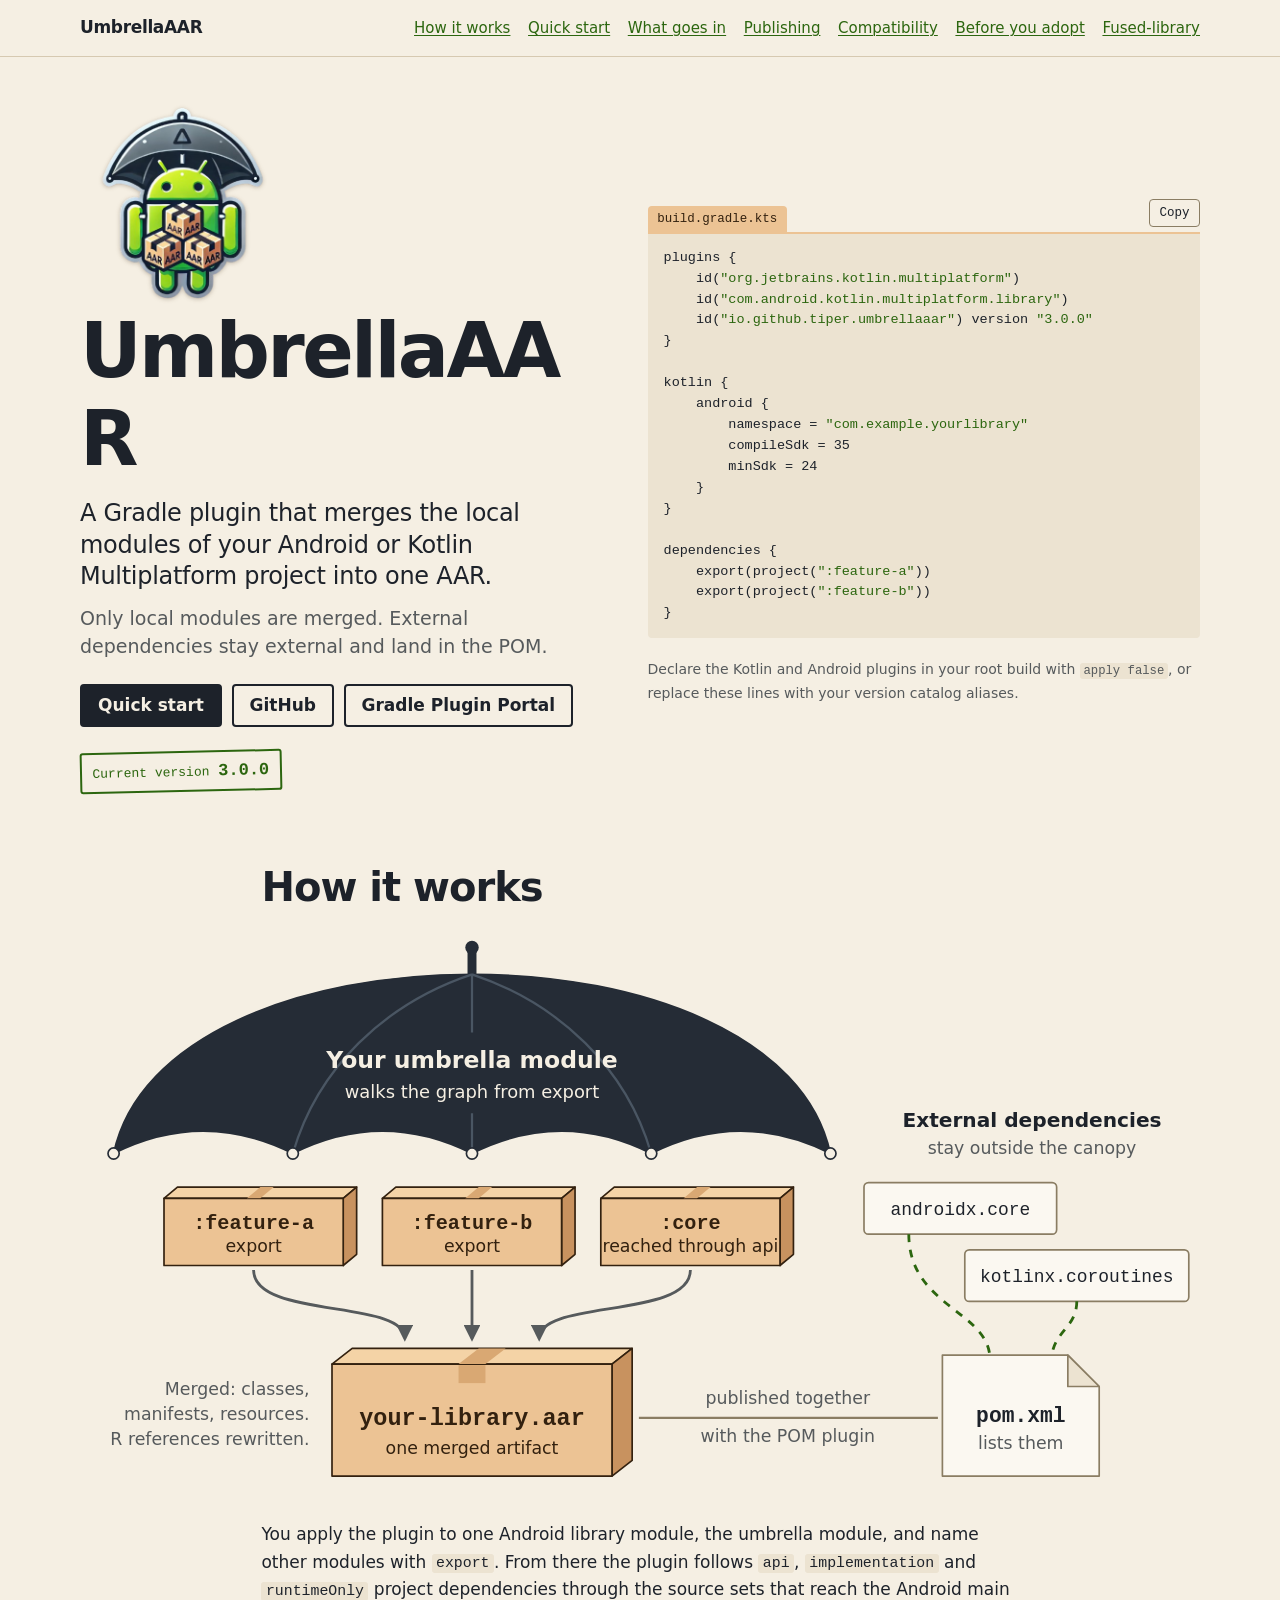
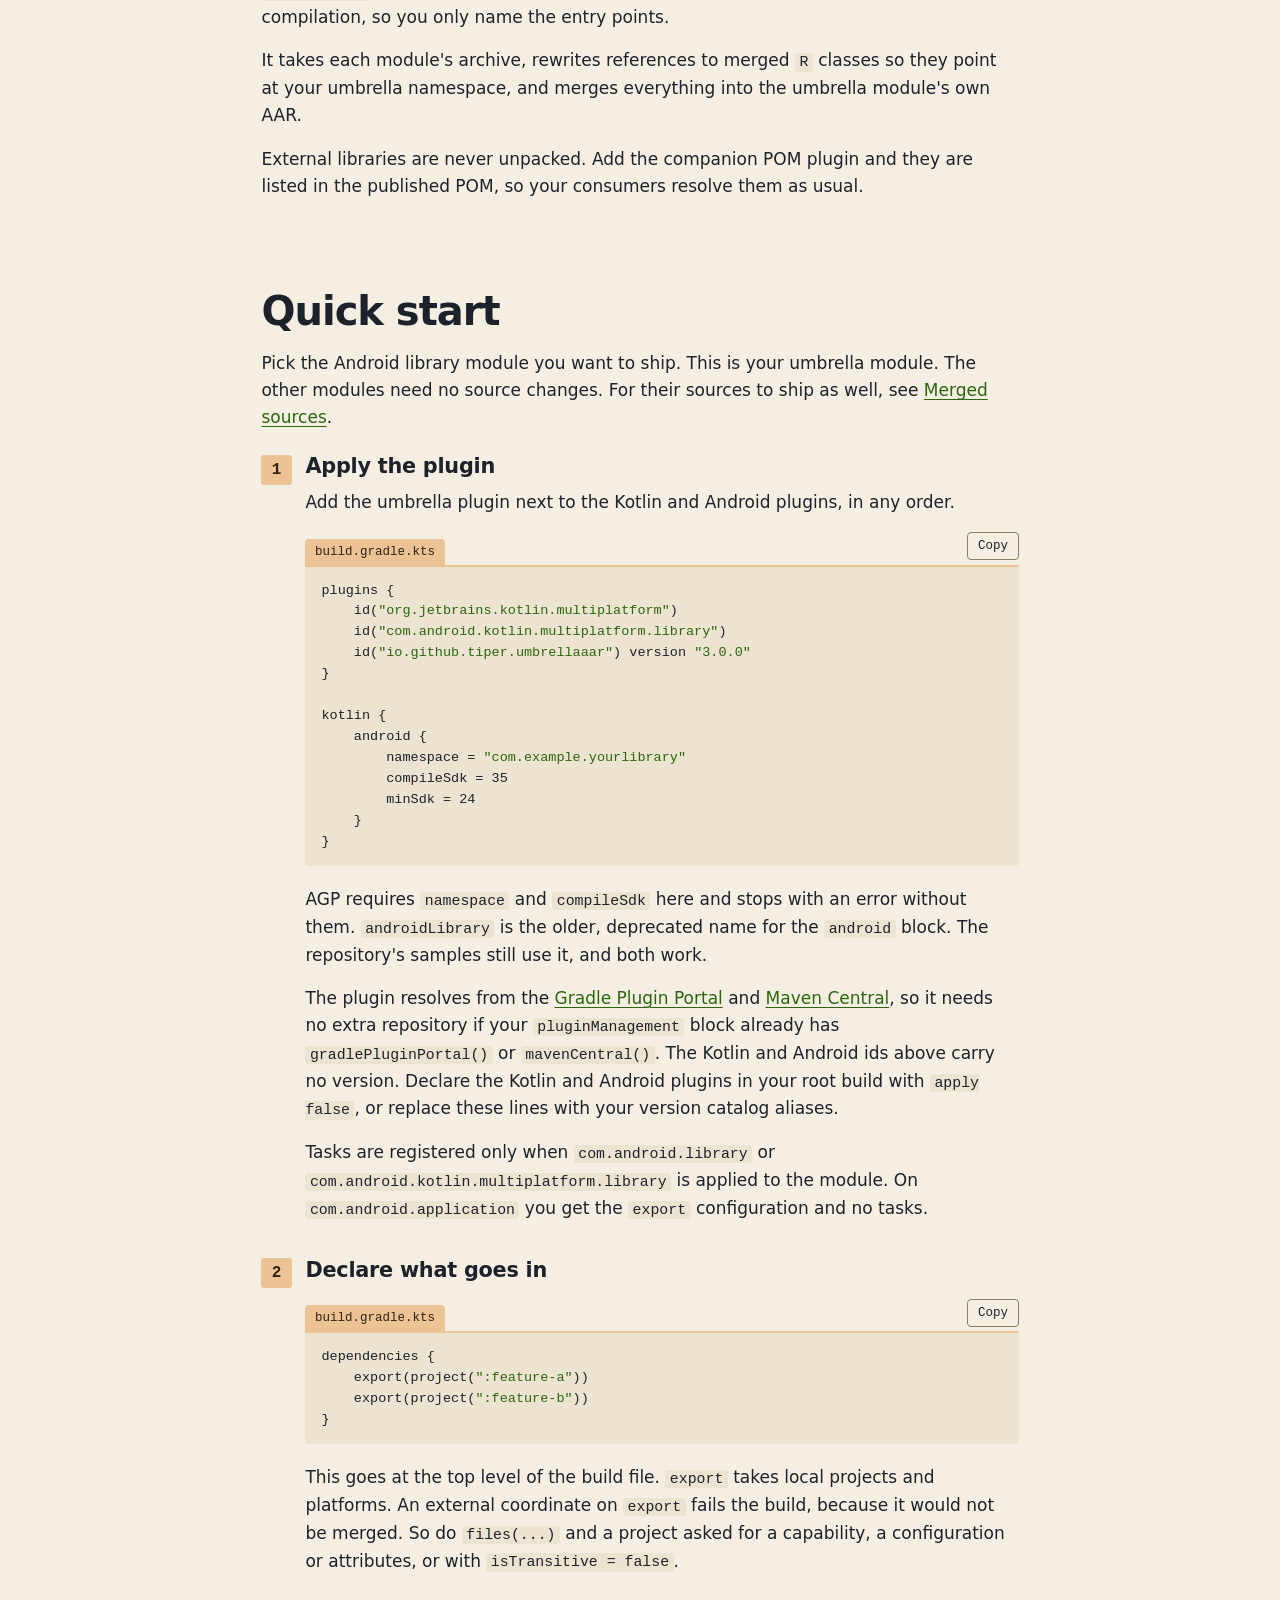
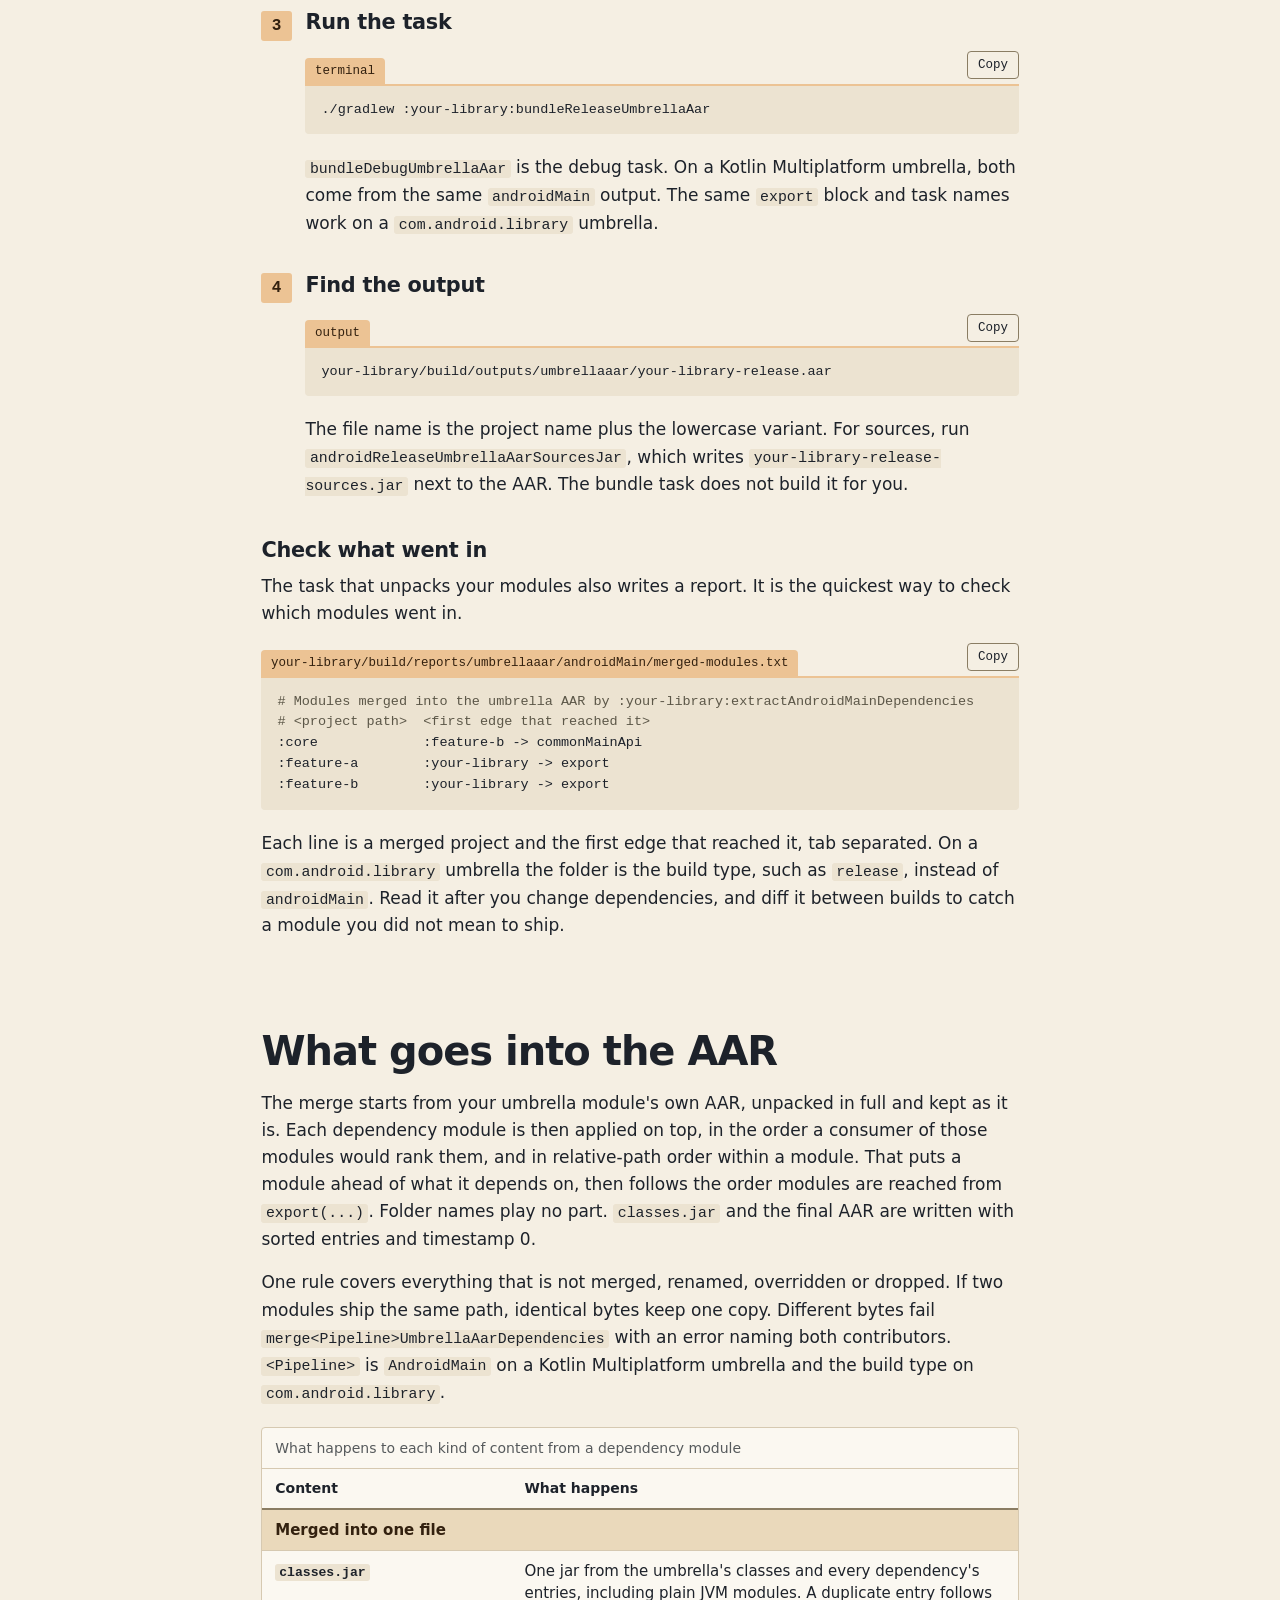
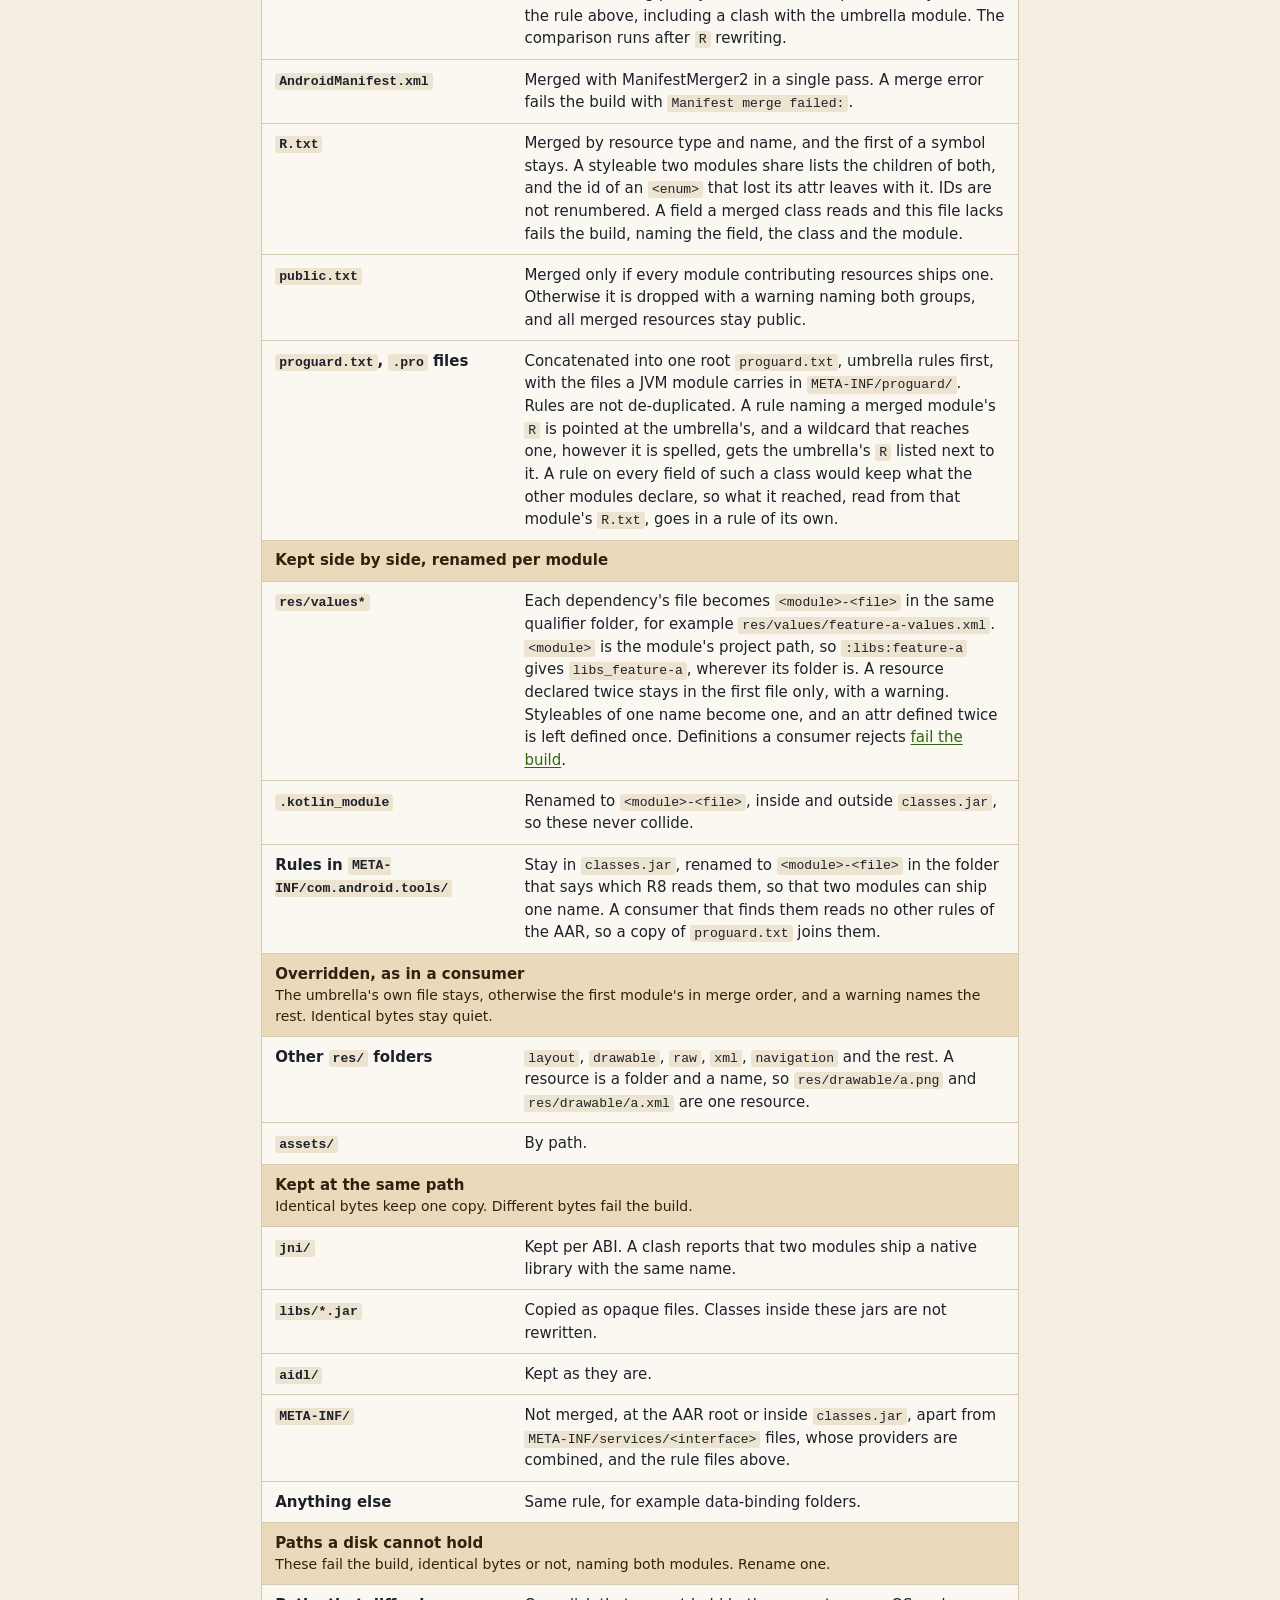
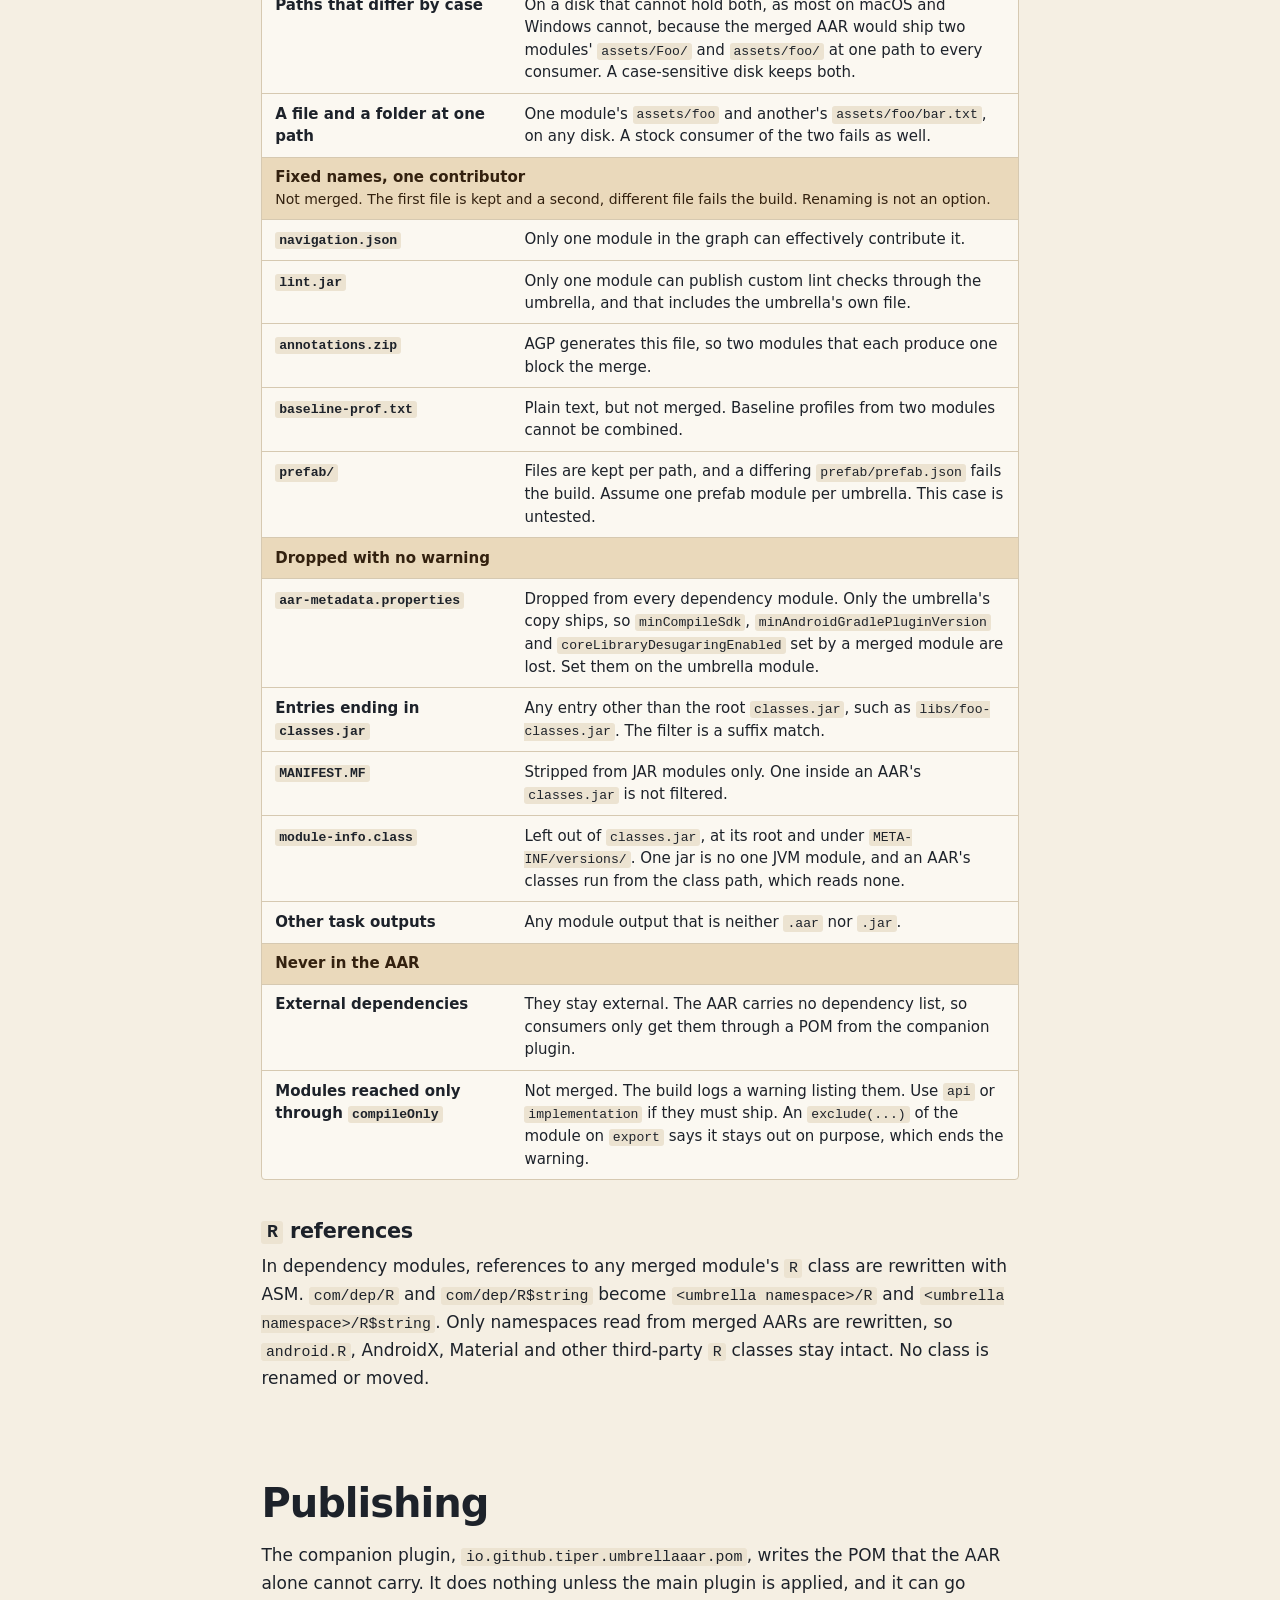
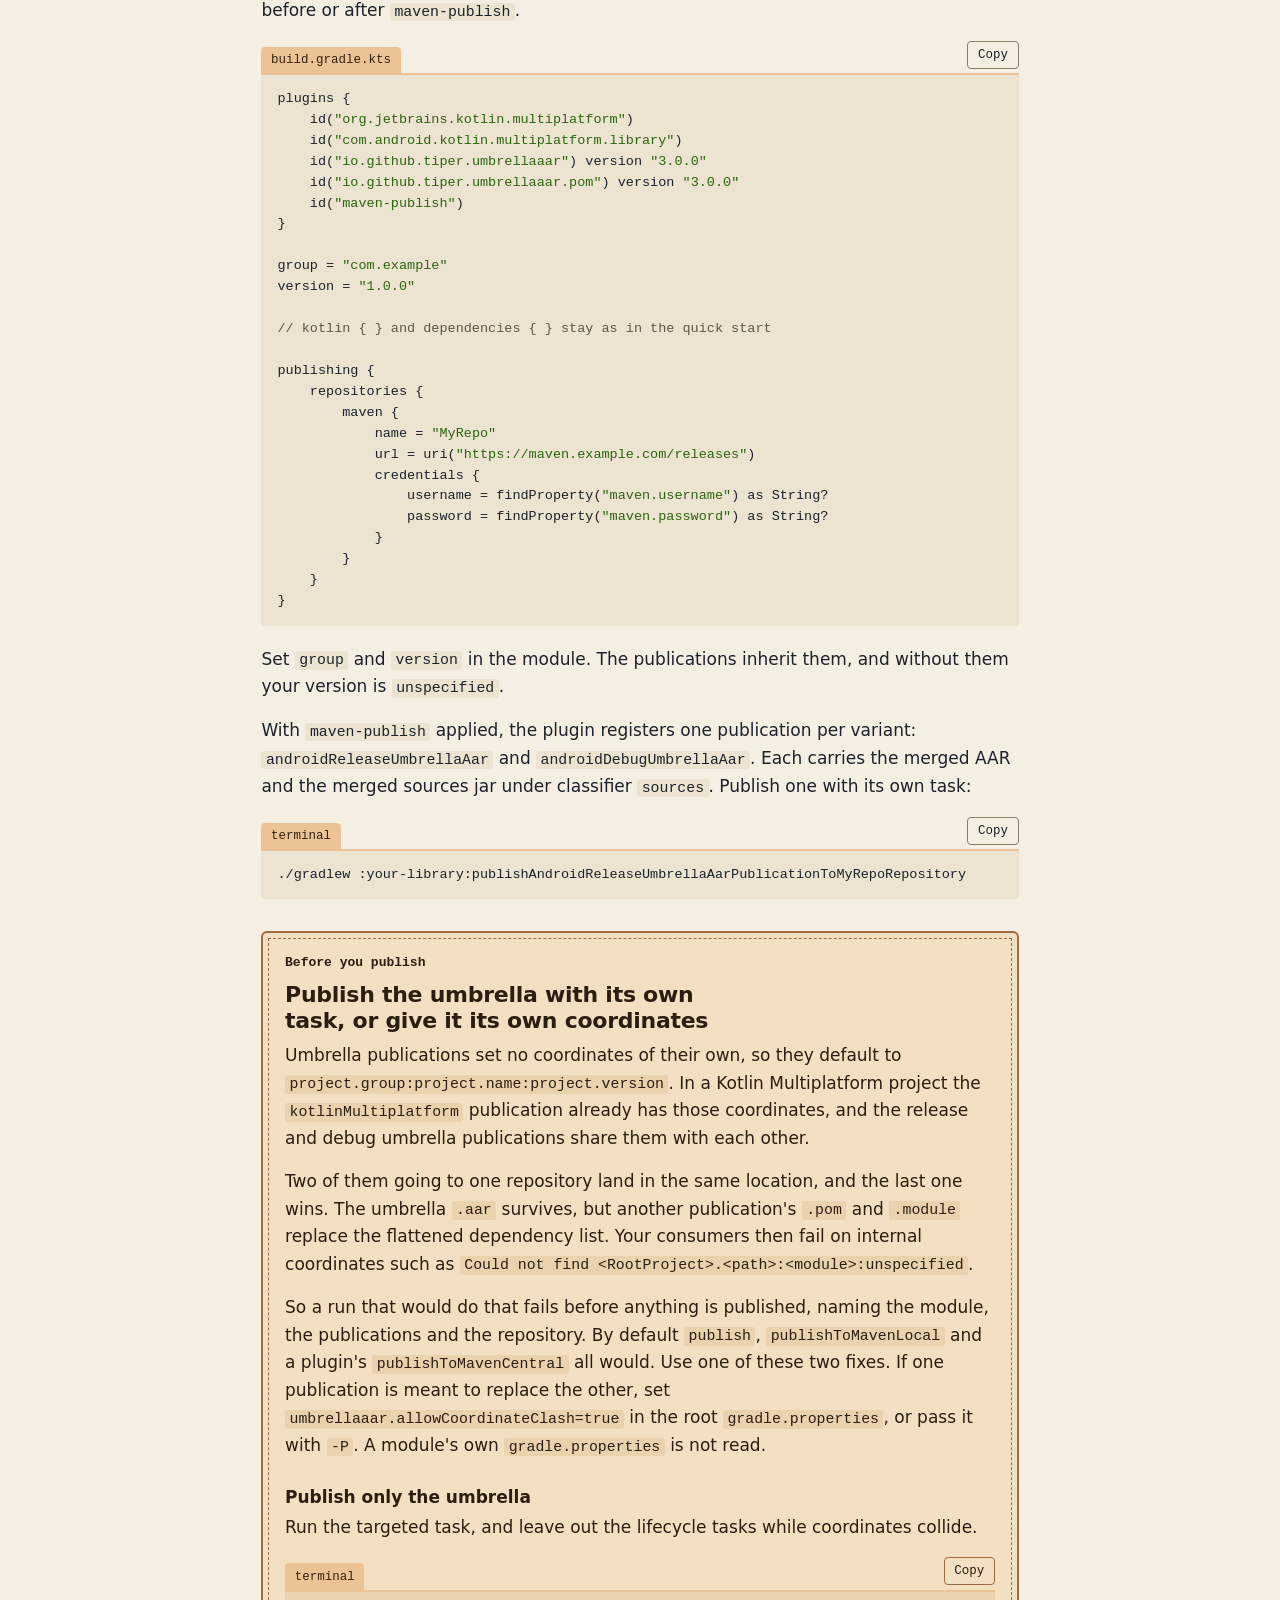
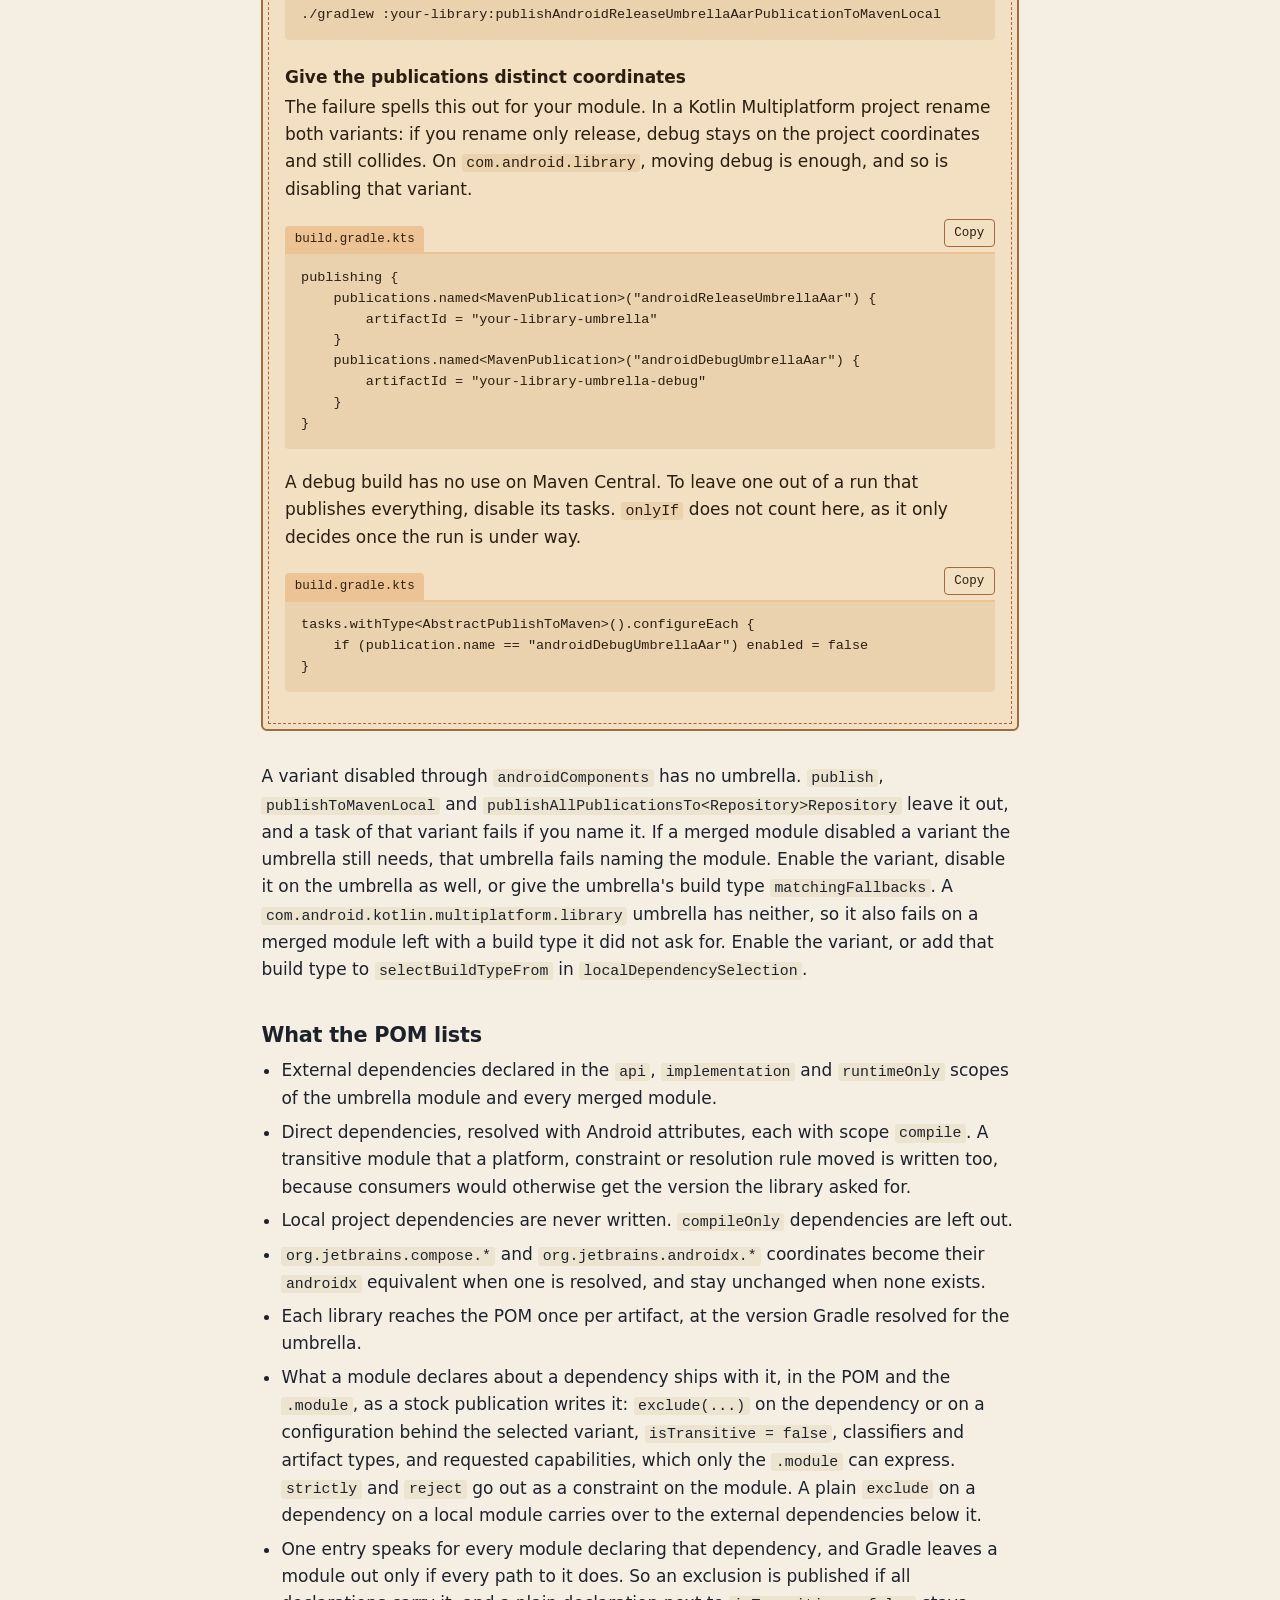
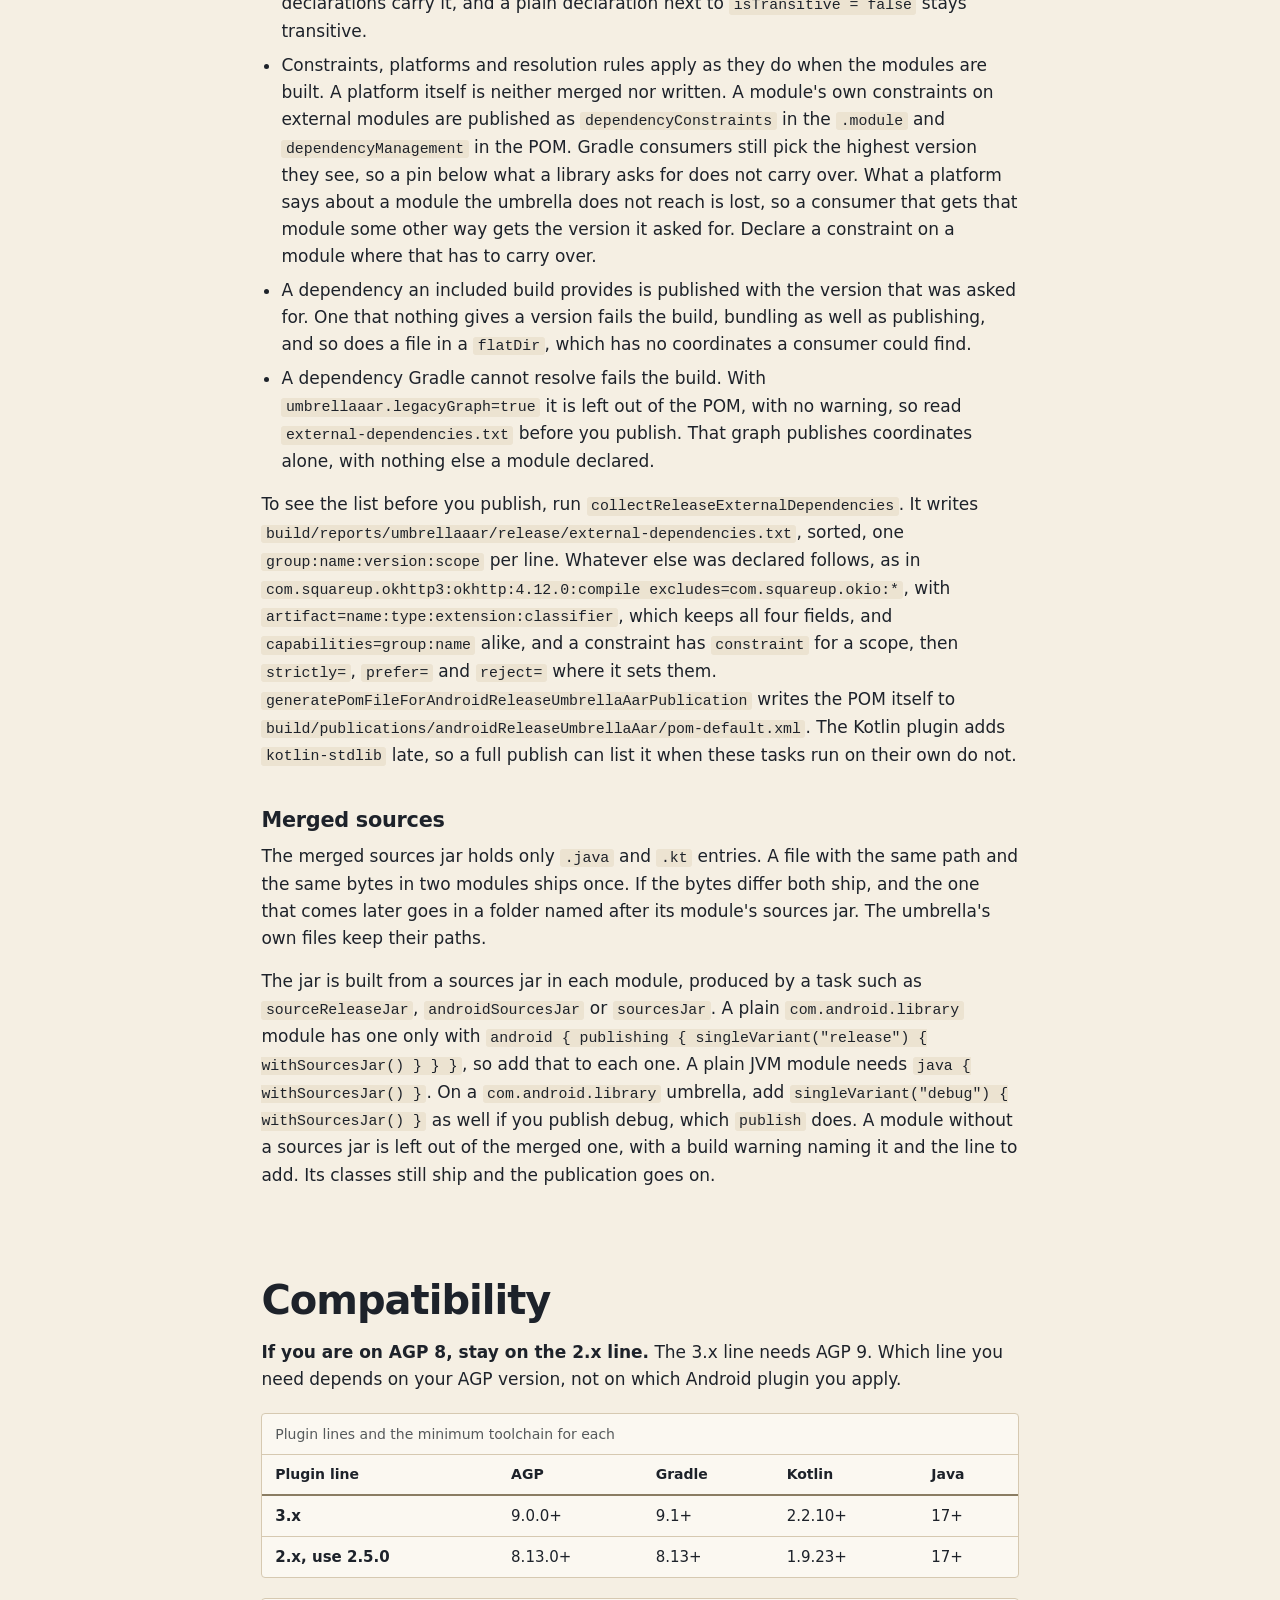
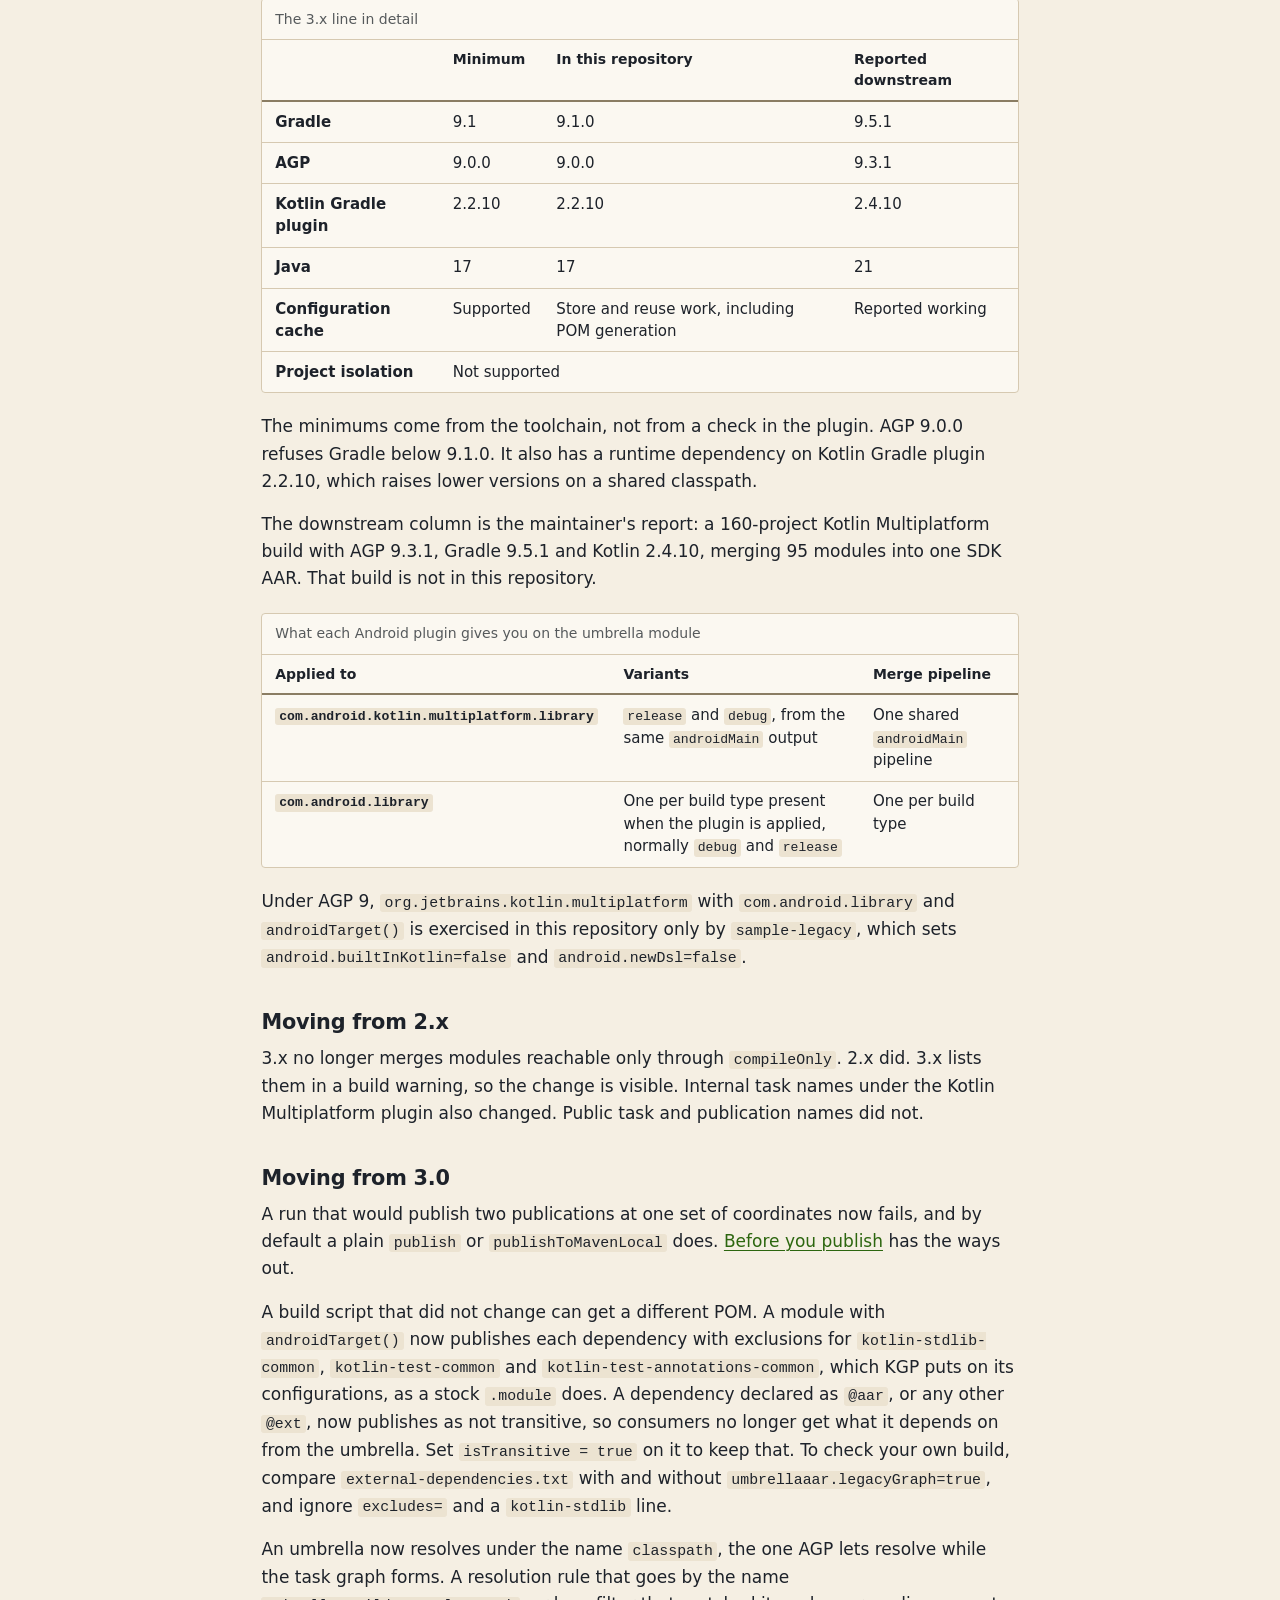
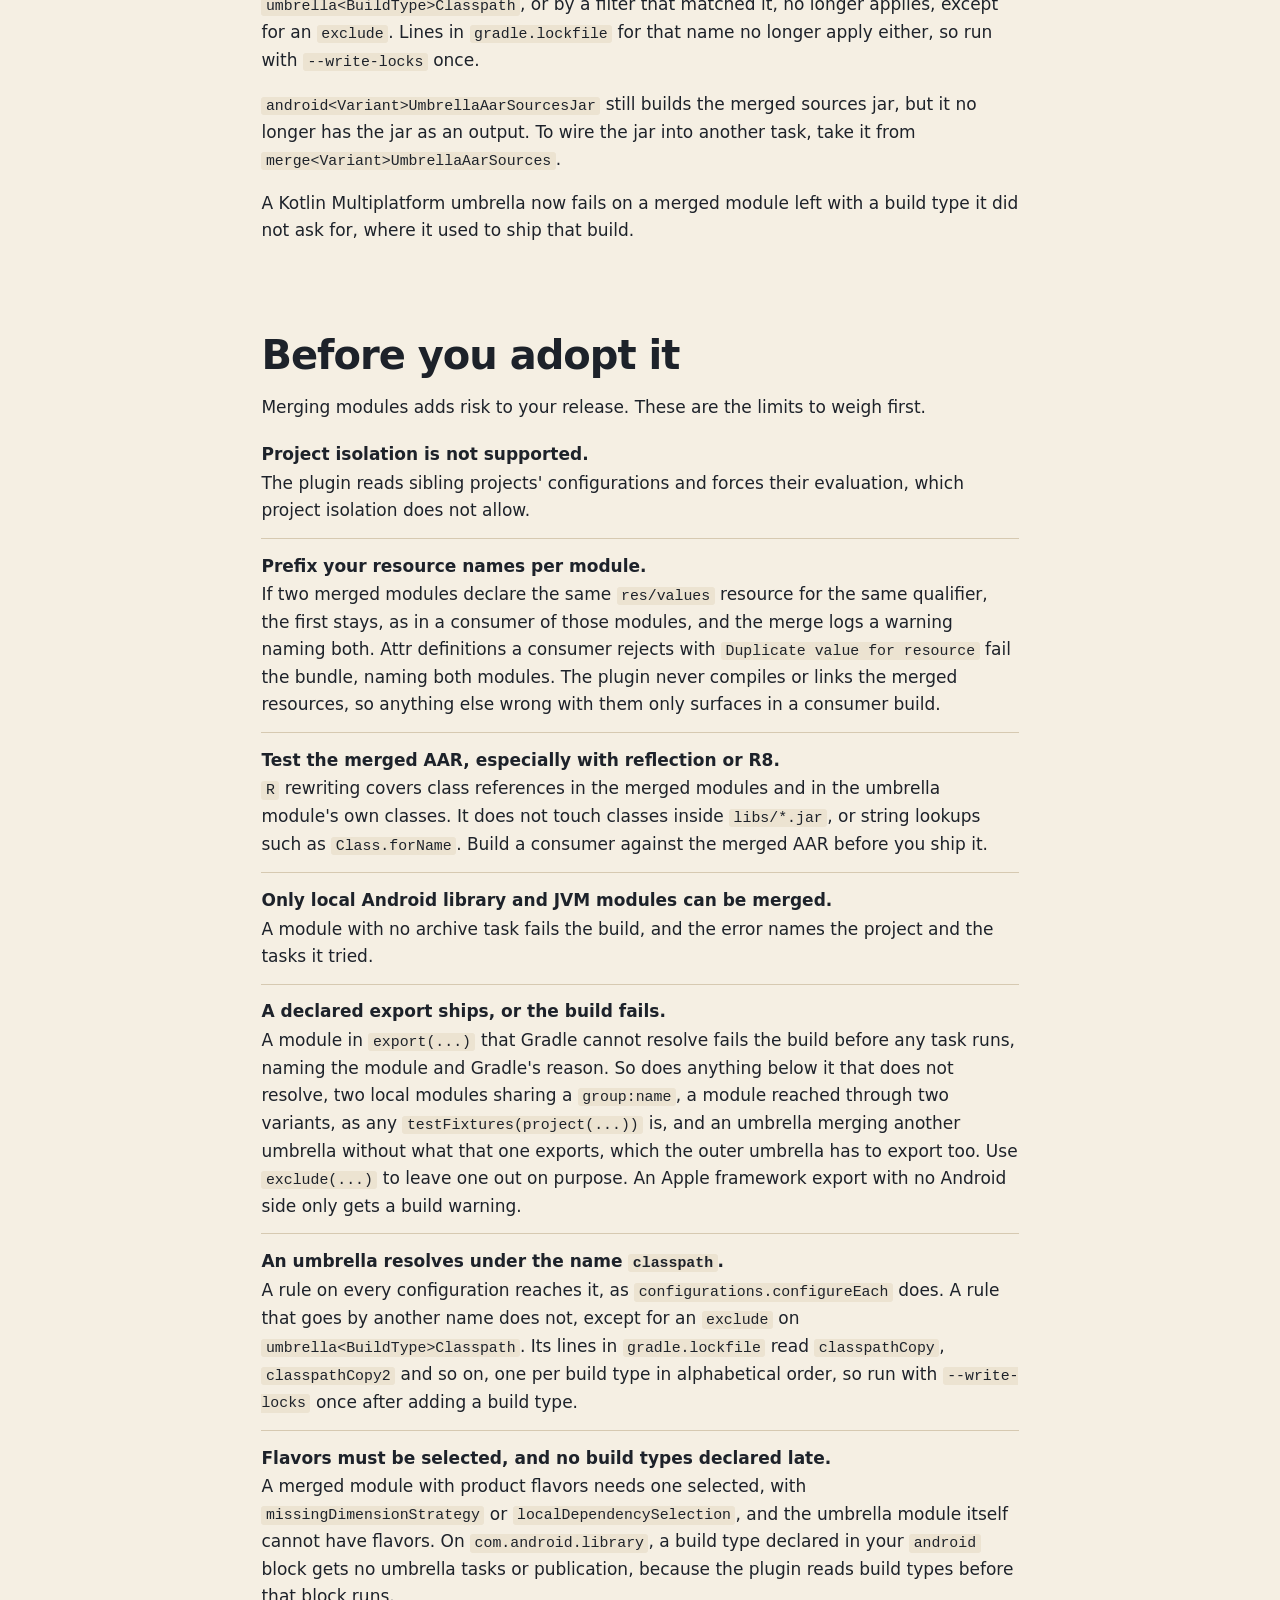
==== site/index.html @ c61326b8 "Keep an umbrella's resolution out of AGP's configuration time check An umbrella has to know its modu" ====
<!doctype html>
<html lang="en">
<head>
<meta charset="utf-8">
<meta name="viewport" content="width=device-width, initial-scale=1">
<title>UmbrellaAAR: merge local Gradle modules into one AAR</title>
<meta name="description" content="UmbrellaAAR is a Gradle plugin that merges the local modules of an Android or Kotlin Multiplatform project into one AAR. External dependencies stay external and land in the POM.">
<link rel="canonical" href="https://tiper.github.io/UmbrellaAAR/">
<meta name="color-scheme" content="light dark">
<meta name="theme-color" media="(prefers-color-scheme: light)" content="#f5efe3">
<meta name="theme-color" media="(prefers-color-scheme: dark)" content="#14181e">
<link rel="icon" type="image/png" sizes="64x64" href="favicon.png">
<link rel="apple-touch-icon" sizes="180x180" href="apple-touch-icon.png">
<meta property="og:type" content="website">
<meta property="og:site_name" content="UmbrellaAAR">
<meta property="og:title" content="UmbrellaAAR: merge local Gradle modules into one AAR">
<meta property="og:description" content="A Gradle plugin that merges the local modules of an Android or Kotlin Multiplatform project into one AAR. External dependencies stay external and land in the POM.">
<meta property="og:url" content="https://tiper.github.io/UmbrellaAAR/">
<meta property="og:image" content="https://tiper.github.io/UmbrellaAAR/logo.png">
<meta property="og:image:type" content="image/png">
<meta property="og:image:width" content="500">
<meta property="og:image:height" content="500">
<meta property="og:image:alt" content="UmbrellaAAR logo: the Android robot under a charcoal umbrella, holding three kraft boxes stamped AAR.">
<meta name="twitter:card" content="summary">
<meta name="twitter:title" content="UmbrellaAAR: merge local Gradle modules into one AAR">
<meta name="twitter:description" content="A Gradle plugin that merges the local modules of an Android or Kotlin Multiplatform project into one AAR. External dependencies stay external and land in the POM.">
<meta name="twitter:image" content="https://tiper.github.io/UmbrellaAAR/logo.png">
<meta name="twitter:image:alt" content="UmbrellaAAR logo: the Android robot under a charcoal umbrella, holding three kraft boxes stamped AAR.">
<link rel="stylesheet" href="styles.css">
<script src="site.js" defer></script>
</head>
<body>
<a class="skip" href="#main">Skip to content</a>

<header class="site-header">
  <div class="wide site-header-inner">
    <a class="wordmark" href="./">UmbrellaAAR</a>
    <nav class="site-nav" aria-label="On this page">
      <ul>
        <li><a href="#how-it-works">How it works</a></li>
        <li><a href="#quick-start">Quick start</a></li>
        <li><a href="#whats-in-the-aar">What goes in</a></li>
        <li><a href="#publishing">Publishing</a></li>
        <li><a href="#compatibility">Compatibility</a></li>
        <li><a href="#before-you-adopt">Before you adopt</a></li>
        <li><a href="#fused-library">Fused-library</a></li>
      </ul>
    </nav>
  </div>
</header>

<main id="main" tabindex="-1">

  <section class="wide hero" aria-labelledby="page-title">
    <div>
      <img class="hero-logo" src="logo.png" width="500" height="500" alt="UmbrellaAAR logo: the Android robot under a charcoal umbrella, holding three kraft boxes stamped AAR.">
      <h1 id="page-title">UmbrellaAAR</h1>
      <p class="lead">A Gradle plugin that merges the local modules of your Android or Kotlin Multiplatform project into one AAR.</p>
      <p class="distinction">Only local modules are merged. External dependencies stay external and land in the POM.</p>
      <ul class="hero-links">
        <li><a class="button button-primary" href="#quick-start">Quick start</a></li>
        <li><a class="button" href="https://github.com/tiper/UmbrellaAAR">GitHub</a></li>
        <li><a class="button" href="https://plugins.gradle.org/plugin/io.github.tiper.umbrellaaar">Gradle Plugin Portal</a></li>
      </ul>
      <p class="stamp"><span>Current version</span> <span class="plugin-version">3.0.0</span></p>
    </div>

    <div>
      <figure class="snippet">
        <figcaption><span class="file">build.gradle.kts</span></figcaption>
        <div class="scroll" tabindex="0" role="group" aria-label="Minimal build file for the umbrella module">
<pre><code>plugins {
    id(<span class="tok-string">"org.jetbrains.kotlin.multiplatform"</span>)
    id(<span class="tok-string">"com.android.kotlin.multiplatform.library"</span>)
    id(<span class="tok-string">"io.github.tiper.umbrellaaar"</span>) version <span class="tok-string">"<span class="plugin-version">3.0.0</span>"</span>
}

kotlin {
    android {
        namespace = <span class="tok-string">"com.example.yourlibrary"</span>
        compileSdk = 35
        minSdk = 24
    }
}

dependencies {
    export(project(<span class="tok-string">":feature-a"</span>))
    export(project(<span class="tok-string">":feature-b"</span>))
}
</code></pre>
        </div>
      </figure>
      <p class="hero-note">Declare the Kotlin and Android plugins in your root build with <code>apply false</code>, or replace these lines with your version catalog aliases.</p>
    </div>
  </section>

  <section id="how-it-works" aria-labelledby="how-it-works-title">
    <div class="col">
      <h2 id="how-it-works-title">How it works</h2>
    </div>

    <figure class="wide diagram">
      <svg class="diagram-wide" viewBox="0 0 1000 496" role="img" aria-labelledby="dw-title dw-desc" xmlns="http://www.w3.org/2000/svg">
        <title id="dw-title">Local modules merge into one AAR, external dependencies go to the POM</title>
        <desc id="dw-desc">An umbrella canopy labelled your umbrella module, which walks the graph from export, spans three local module boxes: :feature-a and :feature-b, declared with export, and :core, reached through api. All three flow into one kraft box labelled your-library.aar, one merged artifact. Classes, manifests and resources are merged, and R references are rewritten. Outside the canopy, androidx.core and kotlinx.coroutines stay separate, with dashed lines to a pom.xml document that lists them. The AAR and the POM are published together with the POM plugin.</desc>
        <defs>
          <marker id="dw-arrow" viewBox="0 0 10 10" refX="8" refY="5" markerWidth="6" markerHeight="6" orient="auto">
            <path class="dg-head" d="M0 0 10 5 0 10z"/>
          </marker>
        </defs>

        <!-- Canopy -->
        <path class="dg-ferrule" d="M346 14h8v24h-8z"/>
        <circle class="dg-ferrule" cx="350" cy="12" r="6"/>
        <path class="dg-canopy" d="M30 196C52 92 196 36 350 36s298 56 320 160q-80-40-160 0-80-40-160 0-80-40-160 0-80-40-160 0Z"/>
        <path class="dg-rib" d="M350 36C272 62 212 120 190 196M350 36C428 62 488 120 510 196M350 36V88M350 160V196"/>
        <circle class="dg-tip" cx="30" cy="196" r="5"/>
        <circle class="dg-tip" cx="190" cy="196" r="5"/>
        <circle class="dg-tip" cx="350" cy="196" r="5"/>
        <circle class="dg-tip" cx="510" cy="196" r="5"/>
        <circle class="dg-tip" cx="670" cy="196" r="5"/>
        <text class="dg-on-canopy dg-strong" x="350" y="120" text-anchor="middle" font-size="21">Your umbrella module</text>
        <text class="dg-on-canopy" x="350" y="146" text-anchor="middle" font-size="16">walks the graph from export</text>

        <!-- Local modules -->
        <g>
          <path class="dg-top" d="M75 236l12-10h160l-12 10z"/>
          <path class="dg-side" d="M235 236l12-10v60l-12 10z"/>
          <rect class="dg-front" x="75" y="236" width="160" height="60"/>
          <path class="dg-tape" d="M149 236l12-10h12l-12 10z"/>
          <text class="dg-on-kraft dg-mono dg-strong" x="155" y="263" text-anchor="middle" font-size="18">:feature-a</text>
          <text class="dg-on-kraft" x="155" y="284" text-anchor="middle" font-size="15.5">export</text>
        </g>
        <g>
          <path class="dg-top" d="M270 236l12-10h160l-12 10z"/>
          <path class="dg-side" d="M430 236l12-10v60l-12 10z"/>
          <rect class="dg-front" x="270" y="236" width="160" height="60"/>
          <path class="dg-tape" d="M344 236l12-10h12l-12 10z"/>
          <text class="dg-on-kraft dg-mono dg-strong" x="350" y="263" text-anchor="middle" font-size="18">:feature-b</text>
          <text class="dg-on-kraft" x="350" y="284" text-anchor="middle" font-size="15.5">export</text>
        </g>
        <g>
          <path class="dg-top" d="M465 236l12-10h160l-12 10z"/>
          <path class="dg-side" d="M625 236l12-10v60l-12 10z"/>
          <rect class="dg-front" x="465" y="236" width="160" height="60"/>
          <path class="dg-tape" d="M539 236l12-10h12l-12 10z"/>
          <text class="dg-on-kraft dg-mono dg-strong" x="545" y="263" text-anchor="middle" font-size="18">:core</text>
          <text class="dg-on-kraft" x="545" y="284" text-anchor="middle" font-size="15.5">reached through api</text>
        </g>

        <!-- Merge -->
        <path class="dg-flow" d="M155 300C155 344 290 326 290 361" marker-end="url(#dw-arrow)"/>
        <path class="dg-flow" d="M350 300V361" marker-end="url(#dw-arrow)"/>
        <path class="dg-flow" d="M545 300C545 344 410 326 410 361" marker-end="url(#dw-arrow)"/>
        <text class="dg-muted" x="205" y="412" text-anchor="end" font-size="15.5">Merged: classes,</text>
        <text class="dg-muted" x="205" y="434" text-anchor="end" font-size="15.5">manifests, resources.</text>
        <text class="dg-muted" x="205" y="456" text-anchor="end" font-size="15.5">R references rewritten.</text>

        <!-- The AAR -->
        <path class="dg-top" d="M225 384l18-14h250l-18 14z"/>
        <path class="dg-side" d="M475 384l18-14v100l-18 14z"/>
        <rect class="dg-front" x="225" y="384" width="250" height="100"/>
        <path class="dg-tape" d="M338 384l18-14h24l-18 14z"/>
        <rect class="dg-tape" x="338" y="385" width="24" height="16"/>
        <text class="dg-on-kraft dg-mono dg-strong" x="350" y="438" text-anchor="middle" font-size="21">your-library.aar</text>
        <text class="dg-on-kraft" x="350" y="464" text-anchor="middle" font-size="15.5">one merged artifact</text>

        <!-- External dependencies -->
        <text class="dg-strong" x="850" y="172" text-anchor="middle" font-size="18">External dependencies</text>
        <text class="dg-muted" x="850" y="196" text-anchor="middle" font-size="15.5">stay outside the canopy</text>
        <rect class="dg-chip" x="700" y="222" width="172" height="46" rx="4"/>
        <text class="dg-mono" x="786" y="251" text-anchor="middle" font-size="16">androidx.core</text>
        <rect class="dg-chip" x="790" y="282" width="200" height="46" rx="4"/>
        <text class="dg-mono" x="890" y="311" text-anchor="middle" font-size="16">kotlinx.coroutines</text>
        <path class="dg-dash" d="M740 268C740 330 806 336 812 374"/>
        <path class="dg-dash" d="M890 328C890 350 872 354 868 374"/>

        <!-- The POM -->
        <path class="dg-doc" d="M770 376h112l28 28v80H770z"/>
        <path class="dg-fold" d="M882 376v28h28z"/>
        <text class="dg-mono dg-strong" x="840" y="436" text-anchor="middle" font-size="19">pom.xml</text>
        <text class="dg-muted" x="840" y="460" text-anchor="middle" font-size="15.5">lists them</text>

        <path class="dg-link" d="M499 432H766"/>
        <text class="dg-muted" x="632" y="420" text-anchor="middle" font-size="15.5">published together</text>
        <text class="dg-muted" x="632" y="454" text-anchor="middle" font-size="15.5">with the POM plugin</text>
      </svg>

      <svg class="diagram-narrow" viewBox="0 0 300 572" role="img" aria-labelledby="dn-title dn-desc" xmlns="http://www.w3.org/2000/svg">
        <title id="dn-title">Local modules merge into one AAR, external dependencies go to the POM</title>
        <desc id="dn-desc">An umbrella canopy labelled umbrella module, which walks the graph from export, spans three local module boxes: :feature-a and :feature-b, declared with export, and :core, reached through api. All three flow down into one kraft box labelled your-library.aar, one merged artifact. Classes, manifests and resources are merged, and R references are rewritten. Below it, outside the canopy, androidx.core and kotlinx.coroutines stay separate, with dashed lines to a pom.xml document that lists them. The AAR and the POM are published together with the POM plugin.</desc>
        <defs>
          <marker id="dn-arrow" viewBox="0 0 10 10" refX="8" refY="5" markerWidth="5.5" markerHeight="5.5" orient="auto">
            <path class="dg-head" d="M0 0 10 5 0 10z"/>
          </marker>
        </defs>

        <path class="dg-ferrule" d="M148 12h4v20h-4z"/>
        <circle class="dg-ferrule" cx="150" cy="10" r="3.5"/>
        <path class="dg-canopy" d="M6 124C16 66 84 30 150 30s134 36 144 94q-36-20-72 0-36-20-72 0-36-20-72 0-36-20-72 0Z"/>
        <path class="dg-rib" d="M150 30C104 38 84 76 78 124M150 30C196 38 216 76 222 124M150 30V52M150 100V124"/>
        <circle class="dg-tip" cx="6" cy="124" r="3"/>
        <circle class="dg-tip" cx="78" cy="124" r="3"/>
        <circle class="dg-tip" cx="150" cy="124" r="3"/>
        <circle class="dg-tip" cx="222" cy="124" r="3"/>
        <circle class="dg-tip" cx="294" cy="124" r="3"/>
        <text class="dg-on-canopy dg-strong" x="150" y="72" text-anchor="middle" font-size="14.5">Umbrella module</text>
        <text class="dg-on-canopy" x="150" y="91" text-anchor="middle" font-size="12.5">walks from export</text>

        <g>
          <path class="dg-top" d="M6 146l6-5h88l-6 5z"/>
          <path class="dg-side" d="M94 146l6-5v50l-6 5z"/>
          <rect class="dg-front" x="6" y="146" width="88" height="50"/>
          <path class="dg-tape" d="M44 146l6-5h6l-6 5z"/>
          <text class="dg-on-kraft dg-mono dg-strong" x="50" y="167" text-anchor="middle" font-size="13">:feature-a</text>
          <text class="dg-on-kraft" x="50" y="185" text-anchor="middle" font-size="12.5">export</text>
        </g>
        <g>
          <path class="dg-top" d="M103 146l6-5h88l-6 5z"/>
          <path class="dg-side" d="M191 146l6-5v50l-6 5z"/>
          <rect class="dg-front" x="103" y="146" width="88" height="50"/>
          <path class="dg-tape" d="M141 146l6-5h6l-6 5z"/>
          <text class="dg-on-kraft dg-mono dg-strong" x="147" y="167" text-anchor="middle" font-size="13">:feature-b</text>
          <text class="dg-on-kraft" x="147" y="185" text-anchor="middle" font-size="12.5">export</text>
        </g>
        <g>
          <path class="dg-top" d="M200 146l6-5h88l-6 5z"/>
          <path class="dg-side" d="M288 146l6-5v50l-6 5z"/>
          <rect class="dg-front" x="200" y="146" width="88" height="50"/>
          <path class="dg-tape" d="M238 146l6-5h6l-6 5z"/>
          <text class="dg-on-kraft dg-mono dg-strong" x="244" y="167" text-anchor="middle" font-size="13">:core</text>
          <text class="dg-on-kraft" x="244" y="185" text-anchor="middle" font-size="12.5">through api</text>
        </g>

        <path class="dg-flow" d="M50 200C50 230 112 220 112 245" marker-end="url(#dn-arrow)"/>
        <path class="dg-flow" d="M147 200V245" marker-end="url(#dn-arrow)"/>
        <path class="dg-flow" d="M244 200C244 230 184 220 184 245" marker-end="url(#dn-arrow)"/>

        <path class="dg-top" d="M54 258l10-8h186l-10 8z"/>
        <path class="dg-side" d="M240 258l10-8v66l-10 8z"/>
        <rect class="dg-front" x="54" y="258" width="186" height="66"/>
        <path class="dg-tape" d="M138 258l10-8h14l-10 8z"/>
        <rect class="dg-tape" x="138" y="259" width="14" height="10"/>
        <text class="dg-on-kraft dg-mono dg-strong" x="147" y="291" text-anchor="middle" font-size="15">your-library.aar</text>
        <text class="dg-on-kraft" x="147" y="311" text-anchor="middle" font-size="12.5">one merged artifact</text>

        <text class="dg-strong" x="150" y="362" text-anchor="middle" font-size="14.5">External dependencies</text>
        <text class="dg-muted" x="150" y="380" text-anchor="middle" font-size="12.5">stay outside the canopy</text>
        <rect class="dg-chip" x="6" y="392" width="122" height="38" rx="3"/>
        <text class="dg-mono" x="67" y="416" text-anchor="middle" font-size="12.5">androidx.core</text>
        <rect class="dg-chip" x="136" y="392" width="158" height="38" rx="3"/>
        <text class="dg-mono" x="215" y="416" text-anchor="middle" font-size="12.5">kotlinx.coroutines</text>
        <path class="dg-dash" d="M67 430C67 456 126 448 130 470"/>
        <path class="dg-dash" d="M215 430C215 456 174 448 170 470"/>

        <path class="dg-doc" d="M95 472h88l22 18v52H95z"/>
        <path class="dg-fold" d="M183 472v18h22z"/>
        <text class="dg-mono dg-strong" x="150" y="510" text-anchor="middle" font-size="14.5">pom.xml</text>
        <text class="dg-muted" x="150" y="528" text-anchor="middle" font-size="12.5">lists them</text>
        <text class="dg-muted" x="150" y="562" text-anchor="middle" font-size="12.5">published together with the AAR</text>
      </svg>
    </figure>

    <div class="col">
      <p>You apply the plugin to one Android library module, the umbrella module, and name other modules with <code>export</code>. From there the plugin follows <code>api</code>, <code>implementation</code> and <code>runtimeOnly</code> project dependencies through the source sets that reach the Android main compilation, so you only name the entry points.</p>
      <p>It takes each module's archive, rewrites references to merged <code>R</code> classes so they point at your umbrella namespace, and merges everything into the umbrella module's own AAR.</p>
      <p>External libraries are never unpacked. Add the companion POM plugin and they are listed in the published POM, so your consumers resolve them as usual.</p>
    </div>
  </section>

  <section id="quick-start" class="col" aria-labelledby="quick-start-title">
    <h2 id="quick-start-title">Quick start</h2>
    <p>Pick the Android library module you want to ship. This is your umbrella module. The other modules need no source changes. For their sources to ship as well, see <a href="#merged-sources">Merged sources</a>.</p>

    <ol class="steps" role="list">
      <li>
        <h3>Apply the plugin</h3>
        <p>Add the umbrella plugin next to the Kotlin and Android plugins, in any order.</p>
        <figure class="snippet">
          <figcaption><span class="file">build.gradle.kts</span></figcaption>
          <div class="scroll" tabindex="0" role="group" aria-label="Plugins and Android target for the umbrella module">
<pre><code>plugins {
    id(<span class="tok-string">"org.jetbrains.kotlin.multiplatform"</span>)
    id(<span class="tok-string">"com.android.kotlin.multiplatform.library"</span>)
    id(<span class="tok-string">"io.github.tiper.umbrellaaar"</span>) version <span class="tok-string">"<span class="plugin-version">3.0.0</span>"</span>
}

kotlin {
    android {
        namespace = <span class="tok-string">"com.example.yourlibrary"</span>
        compileSdk = 35
        minSdk = 24
    }
}
</code></pre>
          </div>
        </figure>
        <p>AGP requires <code>namespace</code> and <code>compileSdk</code> here and stops with an error without them. <code>androidLibrary</code> is the older, deprecated name for the <code>android</code> block. The repository's samples still use it, and both work.</p>
        <p>The plugin resolves from the <a href="https://plugins.gradle.org/plugin/io.github.tiper.umbrellaaar">Gradle Plugin Portal</a> and <a href="https://central.sonatype.com/search?q=g%3Aio.github.tiper">Maven Central</a>, so it needs no extra repository if your <code>pluginManagement</code> block already has <code>gradlePluginPortal()</code> or <code>mavenCentral()</code>. The Kotlin and Android ids above carry no version. Declare the Kotlin and Android plugins in your root build with <code>apply false</code>, or replace these lines with your version catalog aliases.</p>
        <p>Tasks are registered only when <code>com.android.library</code> or <code>com.android.kotlin.multiplatform.library</code> is applied to the module. On <code>com.android.application</code> you get the <code>export</code> configuration and no tasks.</p>
      </li>
      <li>
        <h3>Declare what goes in</h3>
        <figure class="snippet">
          <figcaption><span class="file">build.gradle.kts</span></figcaption>
          <div class="scroll" tabindex="0" role="group" aria-label="Export declarations for the umbrella module">
<pre><code>dependencies {
    export(project(<span class="tok-string">":feature-a"</span>))
    export(project(<span class="tok-string">":feature-b"</span>))
}
</code></pre>
          </div>
        </figure>
        <p>This goes at the top level of the build file. <code>export</code> takes local projects and platforms. An external coordinate on <code>export</code> fails the build, because it would not be merged. So do <code>files(...)</code> and a project asked for a capability, a configuration or attributes, or with <code>isTransitive = false</code>.</p>
      </li>
      <li>
        <h3>Run the task</h3>
        <figure class="snippet">
          <figcaption><span class="file">terminal</span></figcaption>
          <div class="scroll" tabindex="0" role="group" aria-label="Command that builds the release AAR">
<pre><code>./gradlew :your-library:bundleReleaseUmbrellaAar
</code></pre>
          </div>
        </figure>
        <p><code>bundleDebugUmbrellaAar</code> is the debug task. On a Kotlin Multiplatform umbrella, both come from the same <code>androidMain</code> output. The same <code>export</code> block and task names work on a <code>com.android.library</code> umbrella.</p>
      </li>
      <li>
        <h3>Find the output</h3>
        <figure class="snippet">
          <figcaption><span class="file">output</span></figcaption>
          <div class="scroll" tabindex="0" role="group" aria-label="Path of the merged AAR">
<pre><code>your-library/build/outputs/umbrellaaar/your-library-release.aar
</code></pre>
          </div>
        </figure>
        <p>The file name is the project name plus the lowercase variant. For sources, run <code>androidReleaseUmbrellaAarSourcesJar</code>, which writes <code>your-library-release-sources.jar</code> next to the AAR. The bundle task does not build it for you.</p>
      </li>
    </ol>

    <h3>Check what went in</h3>
    <p>The task that unpacks your modules also writes a report. It is the quickest way to check which modules went in.</p>
    <figure class="snippet">
      <figcaption><span class="file">your-library/build/reports/umbrellaaar/androidMain/merged-modules.txt</span></figcaption>
      <div class="scroll" tabindex="0" role="group" aria-label="Example of the merged modules report">
<pre class="report"><code><span class="tok-comment"># Modules merged into the umbrella AAR by :your-library:extractAndroidMainDependencies</span>
<span class="tok-comment"># &lt;project path&gt;	&lt;first edge that reached it&gt;</span>
:core	:feature-b -&gt; commonMainApi
:feature-a	:your-library -&gt; export
:feature-b	:your-library -&gt; export
</code></pre>
      </div>
    </figure>
    <p>Each line is a merged project and the first edge that reached it, tab separated. On a <code>com.android.library</code> umbrella the folder is the build type, such as <code>release</code>, instead of <code>androidMain</code>. Read it after you change dependencies, and diff it between builds to catch a module you did not mean to ship.</p>
  </section>

  <section id="whats-in-the-aar" class="col" aria-labelledby="whats-in-the-aar-title">
    <h2 id="whats-in-the-aar-title">What goes into the AAR</h2>
    <p>The merge starts from your umbrella module's own AAR, unpacked in full and kept as it is. Each dependency module is then applied on top, in the order a consumer of those modules would rank them, and in relative-path order within a module. That puts a module ahead of what it depends on, then follows the order modules are reached from <code>export(...)</code>. Folder names play no part. <code>classes.jar</code> and the final AAR are written with sorted entries and timestamp 0.</p>
    <p>One rule covers everything that is not merged, renamed, overridden or dropped. If two modules ship the same path, identical bytes keep one copy. Different bytes fail <code>merge&lt;Pipeline&gt;UmbrellaAarDependencies</code> with an error naming both contributors. <code>&lt;Pipeline&gt;</code> is <code>AndroidMain</code> on a Kotlin Multiplatform umbrella and the build type on <code>com.android.library</code>.</p>

    <div class="scroll table-scroll" tabindex="0" role="group" aria-labelledby="content-caption">
      <table class="table-content">
        <caption id="content-caption">What happens to each kind of content from a dependency module</caption>
        <thead>
          <tr><th scope="col">Content</th><th scope="col">What happens</th></tr>
        </thead>
        <tbody>
          <tr class="group-row"><th colspan="2" scope="rowgroup">Merged into one file</th></tr>
          <tr><th scope="row"><code>classes.jar</code></th><td>One jar from the umbrella's classes and every dependency's entries, including plain JVM modules. A duplicate entry follows the rule above, including a clash with the umbrella module. The comparison runs after <code>R</code> rewriting.</td></tr>
          <tr><th scope="row"><code>AndroidManifest.xml</code></th><td>Merged with ManifestMerger2 in a single pass. A merge error fails the build with <code>Manifest merge failed:</code>.</td></tr>
          <tr><th scope="row"><code>R.txt</code></th><td>Merged by resource type and name, and the first of a symbol stays. A styleable two modules share lists the children of both, and the id of an <code>&lt;enum&gt;</code> that lost its attr leaves with it. IDs are not renumbered. A field a merged class reads and this file lacks fails the build, naming the field, the class and the module.</td></tr>
          <tr><th scope="row"><code>public.txt</code></th><td>Merged only if every module contributing resources ships one. Otherwise it is dropped with a warning naming both groups, and all merged resources stay public.</td></tr>
          <tr><th scope="row"><code>proguard.txt</code>, <code>.pro</code> files</th><td>Concatenated into one root <code>proguard.txt</code>, umbrella rules first, with the files a JVM module carries in <code>META-INF/proguard/</code>. Rules are not de-duplicated. A rule naming a merged module's <code>R</code> is pointed at the umbrella's, and a wildcard that reaches one, however it is spelled, gets the umbrella's <code>R</code> listed next to it. A rule on every field of such a class would keep what the other modules declare, so what it reached, read from that module's <code>R.txt</code>, goes in a rule of its own.</td></tr>
        </tbody>
        <tbody>
          <tr class="group-row"><th colspan="2" scope="rowgroup">Kept side by side, renamed per module</th></tr>
          <tr><th scope="row"><code>res/values*</code></th><td>Each dependency's file becomes <code>&lt;module&gt;-&lt;file&gt;</code> in the same qualifier folder, for example <code>res/values/feature-a-values.xml</code>. <code>&lt;module&gt;</code> is the module's project path, so <code>:libs:feature-a</code> gives <code>libs_feature-a</code>, wherever its folder is. A resource declared twice stays in the first file only, with a warning. Styleables of one name become one, and an attr defined twice is left defined once. Definitions a consumer rejects <a href="#before-you-adopt">fail the build</a>.</td></tr>
          <tr><th scope="row"><code>.kotlin_module</code></th><td>Renamed to <code>&lt;module&gt;-&lt;file&gt;</code>, inside and outside <code>classes.jar</code>, so these never collide.</td></tr>
          <tr><th scope="row">Rules in <code>META-INF/com.android.tools/</code></th><td>Stay in <code>classes.jar</code>, renamed to <code>&lt;module&gt;-&lt;file&gt;</code> in the folder that says which R8 reads them, so that two modules can ship one name. A consumer that finds them reads no other rules of the AAR, so a copy of <code>proguard.txt</code> joins them.</td></tr>
        </tbody>
        <tbody>
          <tr class="group-row"><th colspan="2" scope="rowgroup">Overridden, as in a consumer<span>The umbrella's own file stays, otherwise the first module's in merge order, and a warning names the rest. Identical bytes stay quiet.</span></th></tr>
          <tr><th scope="row">Other <code>res/</code> folders</th><td><code>layout</code>, <code>drawable</code>, <code>raw</code>, <code>xml</code>, <code>navigation</code> and the rest. A resource is a folder and a name, so <code>res/drawable/a.png</code> and <code>res/drawable/a.xml</code> are one resource.</td></tr>
          <tr><th scope="row"><code>assets/</code></th><td>By path.</td></tr>
        </tbody>
        <tbody>
          <tr class="group-row"><th colspan="2" scope="rowgroup">Kept at the same path<span>Identical bytes keep one copy. Different bytes fail the build.</span></th></tr>
          <tr><th scope="row"><code>jni/</code></th><td>Kept per ABI. A clash reports that two modules ship a native library with the same name.</td></tr>
          <tr><th scope="row"><code>libs/*.jar</code></th><td>Copied as opaque files. Classes inside these jars are not rewritten.</td></tr>
          <tr><th scope="row"><code>aidl/</code></th><td>Kept as they are.</td></tr>
          <tr><th scope="row"><code>META-INF/</code></th><td>Not merged, at the AAR root or inside <code>classes.jar</code>, apart from <code>META-INF/services/&lt;interface&gt;</code> files, whose providers are combined, and the rule files above.</td></tr>
          <tr><th scope="row">Anything else</th><td>Same rule, for example data-binding folders.</td></tr>
        </tbody>
        <tbody>
          <tr class="group-row"><th colspan="2" scope="rowgroup">Paths a disk cannot hold<span>These fail the build, identical bytes or not, naming both modules. Rename one.</span></th></tr>
          <tr><th scope="row">Paths that differ by case</th><td>On a disk that cannot hold both, as most on macOS and Windows cannot, because the merged AAR would ship two modules' <code>assets/Foo/</code> and <code>assets/foo/</code> at one path to every consumer. A case-sensitive disk keeps both.</td></tr>
          <tr><th scope="row">A file and a folder at one path</th><td>One module's <code>assets/foo</code> and another's <code>assets/foo/bar.txt</code>, on any disk. A stock consumer of the two fails as well.</td></tr>
        </tbody>
        <tbody>
          <tr class="group-row"><th colspan="2" scope="rowgroup">Fixed names, one contributor<span>Not merged. The first file is kept and a second, different file fails the build. Renaming is not an option.</span></th></tr>
          <tr><th scope="row"><code>navigation.json</code></th><td>Only one module in the graph can effectively contribute it.</td></tr>
          <tr><th scope="row"><code>lint.jar</code></th><td>Only one module can publish custom lint checks through the umbrella, and that includes the umbrella's own file.</td></tr>
          <tr><th scope="row"><code>annotations.zip</code></th><td>AGP generates this file, so two modules that each produce one block the merge.</td></tr>
          <tr><th scope="row"><code>baseline-prof.txt</code></th><td>Plain text, but not merged. Baseline profiles from two modules cannot be combined.</td></tr>
          <tr><th scope="row"><code>prefab/</code></th><td>Files are kept per path, and a differing <code>prefab/prefab.json</code> fails the build. Assume one prefab module per umbrella. This case is untested.</td></tr>
        </tbody>
        <tbody>
          <tr class="group-row"><th colspan="2" scope="rowgroup">Dropped with no warning</th></tr>
          <tr><th scope="row"><code>aar-metadata.properties</code></th><td>Dropped from every dependency module. Only the umbrella's copy ships, so <code>minCompileSdk</code>, <code>minAndroidGradlePluginVersion</code> and <code>coreLibraryDesugaringEnabled</code> set by a merged module are lost. Set them on the umbrella module.</td></tr>
          <tr><th scope="row">Entries ending in <code>classes.jar</code></th><td>Any entry other than the root <code>classes.jar</code>, such as <code>libs/foo-classes.jar</code>. The filter is a suffix match.</td></tr>
          <tr><th scope="row"><code>MANIFEST.MF</code></th><td>Stripped from JAR modules only. One inside an AAR's <code>classes.jar</code> is not filtered.</td></tr>
          <tr><th scope="row"><code>module-info.class</code></th><td>Left out of <code>classes.jar</code>, at its root and under <code>META-INF/versions/</code>. One jar is no one JVM module, and an AAR's classes run from the class path, which reads none.</td></tr>
          <tr><th scope="row">Other task outputs</th><td>Any module output that is neither <code>.aar</code> nor <code>.jar</code>.</td></tr>
        </tbody>
        <tbody>
          <tr class="group-row"><th colspan="2" scope="rowgroup">Never in the AAR</th></tr>
          <tr><th scope="row">External dependencies</th><td>They stay external. The AAR carries no dependency list, so consumers only get them through a POM from the companion plugin.</td></tr>
          <tr><th scope="row">Modules reached only through <code>compileOnly</code></th><td>Not merged. The build logs a warning listing them. Use <code>api</code> or <code>implementation</code> if they must ship. An <code>exclude(...)</code> of the module on <code>export</code> says it stays out on purpose, which ends the warning.</td></tr>
        </tbody>
      </table>
    </div>

    <h3><code>R</code> references</h3>
    <p>In dependency modules, references to any merged module's <code>R</code> class are rewritten with ASM. <code>com/dep/R</code> and <code>com/dep/R$string</code> become <code>&lt;umbrella namespace&gt;/R</code> and <code>&lt;umbrella namespace&gt;/R$string</code>. Only namespaces read from merged AARs are rewritten, so <code>android.R</code>, AndroidX, Material and other third-party <code>R</code> classes stay intact. No class is renamed or moved.</p>
  </section>

  <section id="publishing" class="col" aria-labelledby="publishing-title">
    <h2 id="publishing-title">Publishing</h2>
    <p>The companion plugin, <code>io.github.tiper.umbrellaaar.pom</code>, writes the POM that the AAR alone cannot carry. It does nothing unless the main plugin is applied, and it can go before or after <code>maven-publish</code>.</p>
    <figure class="snippet">
      <figcaption><span class="file">build.gradle.kts</span></figcaption>
      <div class="scroll" tabindex="0" role="group" aria-label="Build file with the POM plugin and a Maven repository">
<pre><code>plugins {
    id(<span class="tok-string">"org.jetbrains.kotlin.multiplatform"</span>)
    id(<span class="tok-string">"com.android.kotlin.multiplatform.library"</span>)
    id(<span class="tok-string">"io.github.tiper.umbrellaaar"</span>) version <span class="tok-string">"<span class="plugin-version">3.0.0</span>"</span>
    id(<span class="tok-string">"io.github.tiper.umbrellaaar.pom"</span>) version <span class="tok-string">"<span class="plugin-version">3.0.0</span>"</span>
    id(<span class="tok-string">"maven-publish"</span>)
}

group = <span class="tok-string">"com.example"</span>
version = <span class="tok-string">"1.0.0"</span>

<span class="tok-comment">// kotlin { } and dependencies { } stay as in the quick start</span>

publishing {
    repositories {
        maven {
            name = <span class="tok-string">"MyRepo"</span>
            url = uri(<span class="tok-string">"https://maven.example.com/releases"</span>)
            credentials {
                username = findProperty(<span class="tok-string">"maven.username"</span>) as String?
                password = findProperty(<span class="tok-string">"maven.password"</span>) as String?
            }
        }
    }
}
</code></pre>
      </div>
    </figure>
    <p>Set <code>group</code> and <code>version</code> in the module. The publications inherit them, and without them your version is <code>unspecified</code>.</p>
    <p>With <code>maven-publish</code> applied, the plugin registers one publication per variant: <code>androidReleaseUmbrellaAar</code> and <code>androidDebugUmbrellaAar</code>. Each carries the merged AAR and the merged sources jar under classifier <code>sources</code>. Publish one with its own task:</p>
    <figure class="snippet">
      <figcaption><span class="file">terminal</span></figcaption>
      <div class="scroll" tabindex="0" role="group" aria-label="Command that publishes the release umbrella to a repository">
<pre><code>./gradlew :your-library:publishAndroidReleaseUmbrellaAarPublicationToMyRepoRepository
</code></pre>
      </div>
    </figure>

    <div class="callout" role="note" aria-labelledby="collision-title">
      <p class="callout-tag">Before you publish</p>
      <h3 id="collision-title">Publish the umbrella with its own task, or give it its own coordinates</h3>
      <p>Umbrella publications set no coordinates of their own, so they default to <code>project.group:project.name:project.version</code>. In a Kotlin Multiplatform project the <code>kotlinMultiplatform</code> publication already has those coordinates, and the release and debug umbrella publications share them with each other.</p>
      <p>Two of them going to one repository land in the same location, and the last one wins. The umbrella <code>.aar</code> survives, but another publication's <code>.pom</code> and <code>.module</code> replace the flattened dependency list. Your consumers then fail on internal coordinates such as <code>Could not find &lt;RootProject&gt;.&lt;path&gt;:&lt;module&gt;:unspecified</code>.</p>
      <p>So a run that would do that fails before anything is published, naming the module, the publications and the repository. By default <code>publish</code>, <code>publishToMavenLocal</code> and a plugin's <code>publishToMavenCentral</code> all would. Use one of these two fixes. If one publication is meant to replace the other, set <code>umbrellaaar.allowCoordinateClash=true</code> in the root <code>gradle.properties</code>, or pass it with <code>-P</code>. A module's own <code>gradle.properties</code> is not read.</p>

      <h4>Publish only the umbrella</h4>
      <p>Run the targeted task, and leave out the lifecycle tasks while coordinates collide.</p>
      <figure class="snippet">
        <figcaption><span class="file">terminal</span></figcaption>
        <div class="scroll" tabindex="0" role="group" aria-label="Command that publishes only the release umbrella to Maven Local">
<pre><code>./gradlew :your-library:publishAndroidReleaseUmbrellaAarPublicationToMavenLocal
</code></pre>
        </div>
      </figure>

      <h4>Give the publications distinct coordinates</h4>
      <p>The failure spells this out for your module. In a Kotlin Multiplatform project rename both variants: if you rename only release, debug stays on the project coordinates and still collides. On <code>com.android.library</code>, moving debug is enough, and so is disabling that variant.</p>
      <figure class="snippet">
        <figcaption><span class="file">build.gradle.kts</span></figcaption>
        <div class="scroll" tabindex="0" role="group" aria-label="Distinct artifact ids for both umbrella publications">
<pre><code>publishing {
    publications.named&lt;MavenPublication&gt;(<span class="tok-string">"androidReleaseUmbrellaAar"</span>) {
        artifactId = <span class="tok-string">"your-library-umbrella"</span>
    }
    publications.named&lt;MavenPublication&gt;(<span class="tok-string">"androidDebugUmbrellaAar"</span>) {
        artifactId = <span class="tok-string">"your-library-umbrella-debug"</span>
    }
}
</code></pre>
        </div>
      </figure>
      <p>A debug build has no use on Maven Central. To leave one out of a run that publishes everything, disable its tasks. <code>onlyIf</code> does not count here, as it only decides once the run is under way.</p>
      <figure class="snippet">
        <figcaption><span class="file">build.gradle.kts</span></figcaption>
        <div class="scroll" tabindex="0" role="group" aria-label="Publish tasks disabled for the debug umbrella publication">
<pre><code>tasks.withType&lt;AbstractPublishToMaven&gt;().configureEach {
    if (publication.name == <span class="tok-string">"androidDebugUmbrellaAar"</span>) enabled = false
}
</code></pre>
        </div>
      </figure>
    </div>

    <p>A variant disabled through <code>androidComponents</code> has no umbrella. <code>publish</code>, <code>publishToMavenLocal</code> and <code>publishAllPublicationsTo&lt;Repository&gt;Repository</code> leave it out, and a task of that variant fails if you name it. If a merged module disabled a variant the umbrella still needs, that umbrella fails naming the module. Enable the variant, disable it on the umbrella as well, or give the umbrella's build type <code>matchingFallbacks</code>. A <code>com.android.kotlin.multiplatform.library</code> umbrella has neither, so it also fails on a merged module left with a build type it did not ask for. Enable the variant, or add that build type to <code>selectBuildTypeFrom</code> in <code>localDependencySelection</code>.</p>

    <h3>What the POM lists</h3>
    <ul>
      <li>External dependencies declared in the <code>api</code>, <code>implementation</code> and <code>runtimeOnly</code> scopes of the umbrella module and every merged module.</li>
      <li>Direct dependencies, resolved with Android attributes, each with scope <code>compile</code>. A transitive module that a platform, constraint or resolution rule moved is written too, because consumers would otherwise get the version the library asked for.</li>
      <li>Local project dependencies are never written. <code>compileOnly</code> dependencies are left out.</li>
      <li><code>org.jetbrains.compose.*</code> and <code>org.jetbrains.androidx.*</code> coordinates become their <code>androidx</code> equivalent when one is resolved, and stay unchanged when none exists.</li>
      <li>Each library reaches the POM once per artifact, at the version Gradle resolved for the umbrella.</li>
      <li>What a module declares about a dependency ships with it, in the POM and the <code>.module</code>, as a stock publication writes it: <code>exclude(...)</code> on the dependency or on a configuration behind the selected variant, <code>isTransitive = false</code>, classifiers and artifact types, and requested capabilities, which only the <code>.module</code> can express. <code>strictly</code> and <code>reject</code> go out as a constraint on the module. A plain <code>exclude</code> on a dependency on a local module carries over to the external dependencies below it.</li>
      <li>One entry speaks for every module declaring that dependency, and Gradle leaves a module out only if every path to it does. So an exclusion is published if all declarations carry it, and a plain declaration next to <code>isTransitive = false</code> stays transitive.</li>
      <li>Constraints, platforms and resolution rules apply as they do when the modules are built. A platform itself is neither merged nor written. A module's own constraints on external modules are published as <code>dependencyConstraints</code> in the <code>.module</code> and <code>dependencyManagement</code> in the POM. Gradle consumers still pick the highest version they see, so a pin below what a library asks for does not carry over. What a platform says about a module the umbrella does not reach is lost, so a consumer that gets that module some other way gets the version it asked for. Declare a constraint on a module where that has to carry over.</li>
      <li>A dependency an included build provides is published with the version that was asked for. One that nothing gives a version fails the build, bundling as well as publishing, and so does a file in a <code>flatDir</code>, which has no coordinates a consumer could find.</li>
      <li>A dependency Gradle cannot resolve fails the build. With <code>umbrellaaar.legacyGraph=true</code> it is left out of the POM, with no warning, so read <code>external-dependencies.txt</code> before you publish. That graph publishes coordinates alone, with nothing else a module declared.</li>
    </ul>
    <p>To see the list before you publish, run <code>collectReleaseExternalDependencies</code>. It writes <code>build/reports/umbrellaaar/release/external-dependencies.txt</code>, sorted, one <code>group:name:version:scope</code> per line. Whatever else was declared follows, as in <code>com.squareup.okhttp3:okhttp:4.12.0:compile excludes=com.squareup.okio:*</code>, with <code>artifact=name:type:extension:classifier</code>, which keeps all four fields, and <code>capabilities=group:name</code> alike, and a constraint has <code>constraint</code> for a scope, then <code>strictly=</code>, <code>prefer=</code> and <code>reject=</code> where it sets them. <code>generatePomFileForAndroidReleaseUmbrellaAarPublication</code> writes the POM itself to <code>build/publications/androidReleaseUmbrellaAar/pom-default.xml</code>. The Kotlin plugin adds <code>kotlin-stdlib</code> late, so a full publish can list it when these tasks run on their own do not.</p>

    <h3 id="merged-sources">Merged sources</h3>
    <p>The merged sources jar holds only <code>.java</code> and <code>.kt</code> entries. A file with the same path and the same bytes in two modules ships once. If the bytes differ both ship, and the one that comes later goes in a folder named after its module's sources jar. The umbrella's own files keep their paths.</p>
    <p>The jar is built from a sources jar in each module, produced by a task such as <code>sourceReleaseJar</code>, <code>androidSourcesJar</code> or <code>sourcesJar</code>. A plain <code>com.android.library</code> module has one only with <code>android { publishing { singleVariant("release") { withSourcesJar() } } }</code>, so add that to each one. A plain JVM module needs <code>java { withSourcesJar() }</code>. On a <code>com.android.library</code> umbrella, add <code>singleVariant("debug") { withSourcesJar() }</code> as well if you publish debug, which <code>publish</code> does. A module without a sources jar is left out of the merged one, with a build warning naming it and the line to add. Its classes still ship and the publication goes on.</p>
  </section>

  <section id="compatibility" class="col" aria-labelledby="compatibility-title">
    <h2 id="compatibility-title">Compatibility</h2>
    <p><strong>If you are on AGP 8, stay on the 2.x line.</strong> The 3.x line needs AGP 9. Which line you need depends on your AGP version, not on which Android plugin you apply.</p>

    <div class="scroll table-scroll" tabindex="0" role="group" aria-labelledby="lines-caption">
      <table class="table-wide">
        <caption id="lines-caption">Plugin lines and the minimum toolchain for each</caption>
        <thead>
          <tr>
            <th scope="col">Plugin line</th>
            <th scope="col">AGP</th>
            <th scope="col">Gradle</th>
            <th scope="col">Kotlin</th>
            <th scope="col">Java</th>
          </tr>
        </thead>
        <tbody>
          <tr><th scope="row">3.x</th><td>9.0.0+</td><td>9.1+</td><td>2.2.10+</td><td>17+</td></tr>
          <tr><th scope="row">2.x, use 2.5.0</th><td>8.13.0+</td><td>8.13+</td><td>1.9.23+</td><td>17+</td></tr>
        </tbody>
      </table>
    </div>

    <div class="scroll table-scroll" tabindex="0" role="group" aria-labelledby="matrix-caption">
      <table class="table-wide">
        <caption id="matrix-caption">The 3.x line in detail</caption>
        <thead>
          <tr>
            <th scope="col"><span class="visually-hidden">Tool or feature</span></th>
            <th scope="col">Minimum</th>
            <th scope="col">In this repository</th>
            <th scope="col">Reported downstream</th>
          </tr>
        </thead>
        <tbody>
          <tr><th scope="row">Gradle</th><td>9.1</td><td>9.1.0</td><td>9.5.1</td></tr>
          <tr><th scope="row">AGP</th><td>9.0.0</td><td>9.0.0</td><td>9.3.1</td></tr>
          <tr><th scope="row">Kotlin Gradle plugin</th><td>2.2.10</td><td>2.2.10</td><td>2.4.10</td></tr>
          <tr><th scope="row">Java</th><td>17</td><td>17</td><td>21</td></tr>
          <tr><th scope="row">Configuration cache</th><td>Supported</td><td>Store and reuse work, including POM generation</td><td>Reported working</td></tr>
          <tr><th scope="row">Project isolation</th><td colspan="3">Not supported</td></tr>
        </tbody>
      </table>
    </div>

    <p>The minimums come from the toolchain, not from a check in the plugin. AGP 9.0.0 refuses Gradle below 9.1.0. It also has a runtime dependency on Kotlin Gradle plugin 2.2.10, which raises lower versions on a shared classpath.</p>
    <p>The downstream column is the maintainer's report: a 160-project Kotlin Multiplatform build with AGP 9.3.1, Gradle 9.5.1 and Kotlin 2.4.10, merging 95 modules into one SDK AAR. That build is not in this repository.</p>

    <div class="scroll table-scroll" tabindex="0" role="group" aria-labelledby="umbrella-caption">
      <table class="table-wide">
        <caption id="umbrella-caption">What each Android plugin gives you on the umbrella module</caption>
        <thead>
          <tr>
            <th scope="col">Applied to</th>
            <th scope="col">Variants</th>
            <th scope="col">Merge pipeline</th>
          </tr>
        </thead>
        <tbody>
          <tr><th scope="row"><code>com.android.kotlin.multiplatform.library</code></th><td><code>release</code> and <code>debug</code>, from the same <code>androidMain</code> output</td><td>One shared <code>androidMain</code> pipeline</td></tr>
          <tr><th scope="row"><code>com.android.library</code></th><td>One per build type present when the plugin is applied, normally <code>debug</code> and <code>release</code></td><td>One per build type</td></tr>
        </tbody>
      </table>
    </div>

    <p>Under AGP 9, <code>org.jetbrains.kotlin.multiplatform</code> with <code>com.android.library</code> and <code>androidTarget()</code> is exercised in this repository only by <code>sample-legacy</code>, which sets <code>android.builtInKotlin=false</code> and <code>android.newDsl=false</code>.</p>

    <h3>Moving from 2.x</h3>
    <p>3.x no longer merges modules reachable only through <code>compileOnly</code>. 2.x did. 3.x lists them in a build warning, so the change is visible. Internal task names under the Kotlin Multiplatform plugin also changed. Public task and publication names did not.</p>

    <h3>Moving from 3.0</h3>
    <p>A run that would publish two publications at one set of coordinates now fails, and by default a plain <code>publish</code> or <code>publishToMavenLocal</code> does. <a href="#collision-title">Before you publish</a> has the ways out.</p>
    <p>A build script that did not change can get a different POM. A module with <code>androidTarget()</code> now publishes each dependency with exclusions for <code>kotlin-stdlib-common</code>, <code>kotlin-test-common</code> and <code>kotlin-test-annotations-common</code>, which KGP puts on its configurations, as a stock <code>.module</code> does. A dependency declared as <code>@aar</code>, or any other <code>@ext</code>, now publishes as not transitive, so consumers no longer get what it depends on from the umbrella. Set <code>isTransitive = true</code> on it to keep that. To check your own build, compare <code>external-dependencies.txt</code> with and without <code>umbrellaaar.legacyGraph=true</code>, and ignore <code> excludes=</code> and a <code>kotlin-stdlib</code> line.</p>
    <p>An umbrella now resolves under the name <code>classpath</code>, the one AGP lets resolve while the task graph forms. A resolution rule that goes by the name <code>umbrella&lt;BuildType&gt;Classpath</code>, or by a filter that matched it, no longer applies, except for an <code>exclude</code>. Lines in <code>gradle.lockfile</code> for that name no longer apply either, so run with <code>--write-locks</code> once.</p>
    <p><code>android&lt;Variant&gt;UmbrellaAarSourcesJar</code> still builds the merged sources jar, but it no longer has the jar as an output. To wire the jar into another task, take it from <code>merge&lt;Variant&gt;UmbrellaAarSources</code>.</p>
    <p>A Kotlin Multiplatform umbrella now fails on a merged module left with a build type it did not ask for, where it used to ship that build.</p>
  </section>

  <section id="before-you-adopt" class="col" aria-labelledby="before-you-adopt-title">
    <h2 id="before-you-adopt-title">Before you adopt it</h2>
    <p>Merging modules adds risk to your release. These are the limits to weigh first.</p>
    <ul class="limits" role="list">
      <li><strong>Project isolation is not supported.</strong> The plugin reads sibling projects' configurations and forces their evaluation, which project isolation does not allow.</li>
      <li><strong>Prefix your resource names per module.</strong> If two merged modules declare the same <code>res/values</code> resource for the same qualifier, the first stays, as in a consumer of those modules, and the merge logs a warning naming both. Attr definitions a consumer rejects with <code>Duplicate value for resource</code> fail the bundle, naming both modules. The plugin never compiles or links the merged resources, so anything else wrong with them only surfaces in a consumer build.</li>
      <li><strong>Test the merged AAR, especially with reflection or R8.</strong> <code>R</code> rewriting covers class references in the merged modules and in the umbrella module's own classes. It does not touch classes inside <code>libs/*.jar</code>, or string lookups such as <code>Class.forName</code>. Build a consumer against the merged AAR before you ship it.</li>
      <li><strong>Only local Android library and JVM modules can be merged.</strong> A module with no archive task fails the build, and the error names the project and the tasks it tried.</li>
      <li><strong>A declared export ships, or the build fails.</strong> A module in <code>export(...)</code> that Gradle cannot resolve fails the build before any task runs, naming the module and Gradle's reason. So does anything below it that does not resolve, two local modules sharing a <code>group:name</code>, a module reached through two variants, as any <code>testFixtures(project(...))</code> is, and an umbrella merging another umbrella without what that one exports, which the outer umbrella has to export too. Use <code>exclude(...)</code> to leave one out on purpose. An Apple framework export with no Android side only gets a build warning.</li>
      <li><strong>An umbrella resolves under the name <code>classpath</code>.</strong> A rule on every configuration reaches it, as <code>configurations.configureEach</code> does. A rule that goes by another name does not, except for an <code>exclude</code> on <code>umbrella&lt;BuildType&gt;Classpath</code>. Its lines in <code>gradle.lockfile</code> read <code>classpathCopy</code>, <code>classpathCopy2</code> and so on, one per build type in alphabetical order, so run with <code>--write-locks</code> once after adding a build type.</li>
      <li><strong>Flavors must be selected, and no build types declared late.</strong> A merged module with product flavors needs one selected, with <code>missingDimensionStrategy</code> or <code>localDependencySelection</code>, and the umbrella module itself cannot have flavors. On <code>com.android.library</code>, a build type declared in your <code>android</code> block gets no umbrella tasks or publication, because the plugin reads build types before that block runs.</li>
      <li><strong>Debug on a Kotlin Multiplatform umbrella is not a separate build.</strong> Release and debug share one <code>androidMain</code> pipeline, and exported <code>com.android.library</code> modules contribute one AAR to both, release unless <code>localDependencySelection</code> selects another build type.</li>
      <li><strong><code>exclude</code> on <code>export</code> is global.</strong> <code>exclude(group = ..., module = ...)</code> on any <code>export</code> line applies to the whole umbrella. It removes matching local modules from the merge and matching external dependencies from the POM. A module reached only through an excluded module is still merged. A rule that leaves nothing out gets a build warning, showing the real group of a local module with that name.</li>
    </ul>
  </section>

  <section id="fused-library" class="col" aria-labelledby="fused-library-title">
    <h2 id="fused-library-title">Compared with fused-library</h2>
    <p>AGP also has a <a href="https://developer.android.com/build/publish-library/fused-library">fused library plugin</a> for publishing several libraries as one.</p>
    <div class="scroll table-scroll" tabindex="0" role="group" aria-labelledby="fused-caption">
      <table class="table-compact">
        <caption id="fused-caption">Design differences between fused-library and UmbrellaAAR</caption>
        <thead>
          <tr>
            <th scope="col"><span class="visually-hidden">Design choice</span></th>
            <th scope="col">Fused library</th>
            <th scope="col">UmbrellaAAR</th>
          </tr>
        </thead>
        <tbody>
          <tr><th scope="row">Choosing what goes in</th><td>You list each library with <code>include</code>.</td><td>You declare exports, and the plugin walks the graph from them.</td></tr>
          <tr><th scope="row">Code in the module</th><td>A fused library has no sources of its own.</td><td>An umbrella module can have its own code. Its AAR is the base of the merge.</td></tr>
        </tbody>
      </table>
    </div>
  </section>

</main>

<footer class="site-footer">
  <div class="col">
    <nav aria-label="Project links">
      <ul>
        <li><a href="https://github.com/tiper/UmbrellaAAR">GitHub</a></li>
        <li><a href="https://github.com/tiper/UmbrellaAAR/releases">Releases</a></li>
        <li><a href="https://github.com/tiper/UmbrellaAAR/issues">Issues</a></li>
      </ul>
    </nav>
    <p>Licensed under <a href="https://github.com/tiper/UmbrellaAAR/blob/main/LICENSE">Apache-2.0</a>. Copyright 2024 Tiago Pereira.</p>
    <p>Android is a trademark of Google LLC.</p>
  </div>
</footer>
</body>
</html>
---- site/styles.css ----
/* Colours come from the logo: Android green, charcoal umbrella, kraft boxes. */
:root {
  color-scheme: light dark;

  --sans: system-ui, -apple-system, BlinkMacSystemFont, "Segoe UI", Roboto, "Helvetica Neue", Arial, sans-serif;
  --mono: ui-monospace, SFMono-Regular, "SF Mono", Menlo, Consolas, "Liberation Mono", monospace;

  /* Warm paper */
  --bg: #f5efe3;
  --bg-sunk: #ece3d1;
  --bg-raised: #fbf8f1;
  --ink: #1d222a;
  --ink-muted: #565a5c;
  --rule: #d6c9b1;
  --rule-strong: #8a7d63;
  --link: #2c660f;
  --link-hover: #1e4a08;
  --focus: #2c660f;
  --button-bg: #1d222a;
  --button-ink: #f5efe3;
  --button-hover: #36404c;
  --stamp: #2c660f;
  --code-string: #2c660f;
  --code-comment: #5c5748;

  --kraft: #ecc394;
  --kraft-top: #f4d3a6;
  --kraft-side: #c8925f;
  --kraft-tape: #d9a873;
  --kraft-ink: #33210f;
  --label-bg: #f3e0c2;
  --label-rule: #a06a3e;
  --label-ink: #2b1e10;
  --label-sunk: #e9d2ad;
  --group-bg: #ead9bb;
  --group-ink: #33210f;

  --canopy: #252c36;
  --canopy-rib: #4a5663;
  --canopy-ink: #f5efe3;
  --canopy-edge: #252c36;
  --flow: #565a5c;
  --dash: #2c660f;
  --logo-lift: drop-shadow(0 1px 2px rgb(60 40 15 / .28));
}

@media (prefers-color-scheme: dark) {
  :root {
    /* Deep charcoal, cut from the umbrella rather than from the paper */
    --bg: #14181e;
    --bg-sunk: #0d1014;
    --bg-raised: #1c2229;
    --ink: #efe9dd;
    --ink-muted: #b5b2a8;
    --rule: #333c47;
    --rule-strong: #7b8794;
    --link: #b6e84e;
    --link-hover: #d4f58a;
    --focus: #b6e84e;
    --button-bg: #b6e84e;
    --button-ink: #14181e;
    --button-hover: #d4f58a;
    --stamp: #e8c596;
    --code-string: #e8c596;
    --code-comment: #a3a39a;

    --kraft: #d9ae7a;
    --kraft-top: #e8c596;
    --kraft-side: #a8774b;
    --kraft-tape: #bd8d5c;
    --kraft-ink: #2a1a0b;
    --label-bg: #2b241a;
    --label-rule: #a67c4e;
    --label-ink: #f2e6d2;
    --label-sunk: #1c1711;
    --group-bg: #2b241a;
    --group-ink: #e8c596;

    --canopy: #36404c;
    --canopy-rib: #5b6977;
    --canopy-ink: #efe9dd;
    --canopy-edge: #8c9aa8;
    --flow: #b5b2a8;
    --dash: #b6e84e;
    --logo-lift: none;
  }
}

*, *::before, *::after { box-sizing: border-box; }

html {
  -webkit-text-size-adjust: 100%;
  text-size-adjust: 100%;
}

@media (prefers-reduced-motion: no-preference) {
  html { scroll-behavior: smooth; }
}

body {
  margin: 0;
  background: var(--bg);
  color: var(--ink);
  font-family: var(--sans);
  font-size: clamp(1rem, .96rem + .2vw, 1.0625rem);
  line-height: 1.6;
}

/* Layout: one reading column, with the hero and the diagram allowed to run wider. */
.col { width: min(100% - 2rem, 70ch); margin-inline: auto; }
.wide { width: min(100% - 2rem, 70rem); margin-inline: auto; }

main > section { padding-block: clamp(2.75rem, 6vw, 4.5rem) 0; scroll-margin-top: .5rem; }
main > section:last-of-type { padding-bottom: clamp(3rem, 7vw, 5rem); }

/* Type */
h1, h2, h3, h4 { line-height: 1.15; text-wrap: balance; }

h1 {
  margin: 0;
  /* One long word: the lower bound follows the viewport so a larger default font cannot overflow. */
  font-size: clamp(min(2.875rem, 13vw), 7vw + .5rem, 4.75rem);
  font-weight: 800;
  letter-spacing: -.035em;
  overflow-wrap: anywhere;
}

h2 {
  margin: 0 0 1rem;
  font-size: clamp(1.75rem, 2.5vw + 1rem, 2.5rem);
  font-weight: 750;
  letter-spacing: -.025em;
}

h3 {
  margin: 2.5rem 0 .6rem;
  font-size: 1.3rem;
  font-weight: 700;
  letter-spacing: -.012em;
}

h4 {
  margin: 1.75rem 0 .4rem;
  font-size: 1.0625rem;
  font-weight: 700;
}

p { margin: 0 0 1rem; }
ul, ol { margin: 0 0 1rem; padding-left: 1.25rem; }
li { margin-bottom: .4rem; }
strong { font-weight: 700; }

a {
  color: var(--link);
  text-decoration-thickness: .08em;
  text-underline-offset: .16em;
}
a:hover { color: var(--link-hover); text-decoration-thickness: .14em; }

/* The skip link moves focus here; a ring around the whole page would only confuse. */
main:focus { outline: none; }

:focus-visible {
  outline: 3px solid var(--focus);
  outline-offset: 2px;
  border-radius: 2px;
}

code {
  font-family: var(--mono);
  font-size: .875em;
  padding: .08em .3em;
  border-radius: 3px;
  background: var(--bg-sunk);
  overflow-wrap: anywhere;
}

.visually-hidden {
  position: absolute;
  width: 1px;
  height: 1px;
  padding: 0;
  overflow: hidden;
  clip-path: inset(50%);
  white-space: nowrap;
  border: 0;
}

.skip {
  position: absolute;
  left: 1rem;
  top: -4rem;
  z-index: 10;
  padding: .5rem .85rem;
  background: var(--button-bg);
  color: var(--button-ink);
  border-radius: 4px;
}
.skip:focus { top: .5rem; color: var(--button-ink); }

/* Header */
.site-header { border-bottom: 1px solid var(--rule); }

.site-header-inner {
  display: flex;
  flex-wrap: wrap;
  align-items: baseline;
  justify-content: space-between;
  gap: .15rem 2rem;
  padding-block: .8rem;
}

.wordmark {
  color: var(--ink);
  font-weight: 800;
  letter-spacing: -.02em;
  text-decoration: none;
}
.wordmark:hover { color: var(--ink); }

.site-nav ul {
  display: flex;
  flex-wrap: wrap;
  gap: 0 1.1rem;
  margin: 0;
  padding: 0;
  list-style: none;
  font-size: .9375rem;
}
.site-nav li { margin: 0; }
.site-nav a { display: inline-block; padding-block: .2rem; }

/* Hero */
.hero {
  display: grid;
  /* minmax(0, ...) stops a long code line from setting the width of the whole page. */
  grid-template-columns: minmax(0, 1fr);
  gap: 2rem 3.5rem;
  padding-top: clamp(1.25rem, 3vw, 2.5rem);
}

.hero-logo {
  --logo-size: clamp(11rem, 26vw, 15rem);
  display: block;
  width: var(--logo-size);
  height: auto;
  /* The file has about 15% transparent padding, so pull it back into line with the text. */
  margin: -.75rem 0 -1rem max(calc(var(--logo-size) * -.13), -1rem);
  filter: var(--logo-lift);
}

.lead {
  margin: 1rem 0 .75rem;
  font-size: clamp(1.25rem, 1.05rem + .6vw, 1.5rem);
  font-weight: 500;
  line-height: 1.32;
  letter-spacing: -.012em;
}

.distinction {
  margin-bottom: 1.5rem;
  color: var(--ink-muted);
  font-size: clamp(1.0625rem, 1rem + .25vw, 1.1875rem);
  line-height: 1.45;
}

.hero-links {
  display: flex;
  flex-wrap: wrap;
  gap: .6rem;
  margin: 0 0 1.5rem;
  padding: 0;
  list-style: none;
}
.hero-links li { margin: 0; }

.button {
  display: inline-block;
  padding: .55rem 1rem;
  border: 2px solid var(--ink);
  border-radius: 4px;
  color: var(--ink);
  font-weight: 650;
  line-height: 1.25;
  text-decoration: none;
}
.button:hover { color: var(--ink); background: var(--bg-sunk); }

.button-primary {
  border-color: var(--button-bg);
  background: var(--button-bg);
  color: var(--button-ink);
}
.button-primary:hover {
  border-color: var(--button-hover);
  background: var(--button-hover);
  color: var(--button-ink);
}

/* The current version, set like the stamp on the logo's boxes. */
.stamp {
  display: inline-flex;
  flex-wrap: wrap;
  align-items: baseline;
  gap: 0 .55rem;
  margin: 0;
  padding: .3rem .65rem;
  border: 2px solid var(--stamp);
  border-radius: 3px;
  color: var(--stamp);
  font-family: var(--mono);
  font-size: .8125rem;
  transform: rotate(-1.25deg);
}
.stamp .plugin-version { font-size: 1.0625rem; font-weight: 700; }

.hero-note {
  margin: .6rem 0 0;
  color: var(--ink-muted);
  font-size: .875rem;
}

@media (min-width: 62rem) {
  .hero {
    grid-template-columns: minmax(0, 1fr) minmax(0, 1.08fr);
    align-items: center;
  }
}

/* Code blocks */
.snippet { margin: 1rem 0 1.25rem; min-width: 0; }

.snippet figcaption {
  display: flex;
  align-items: flex-end;
  justify-content: space-between;
  gap: .75rem;
}

.file {
  display: inline-block;
  max-width: 100%;
  padding: .2rem .6rem;
  border-radius: 4px 4px 0 0;
  background: var(--kraft);
  color: var(--kraft-ink);
  font-family: var(--mono);
  font-size: .78125rem;
  overflow-wrap: anywhere;
}

.copy {
  flex: none;
  min-height: 1.75rem;
  margin-bottom: .3rem;
  padding: .1rem .6rem;
  border: 1px solid var(--rule-strong);
  border-radius: 4px;
  background: transparent;
  color: var(--ink);
  font-family: var(--mono);
  font-size: .78125rem;
  cursor: pointer;
}
.copy:hover { background: var(--bg-sunk); }

.scroll {
  overflow-x: auto;
  -webkit-overflow-scrolling: touch;
}

.snippet .scroll {
  border-top: 2px solid var(--kraft);
  border-radius: 0 0 4px 4px;
  background: var(--bg-sunk);
}

pre {
  margin: 0;
  padding: .85rem 1rem;
  font-family: var(--mono);
  font-size: .84375rem;
  line-height: 1.55;
  tab-size: 4;
}

pre code {
  padding: 0;
  background: none;
  font-size: inherit;
  overflow-wrap: normal;
}

.tok-string { color: var(--code-string); }
.tok-comment { color: var(--code-comment); }

pre.report { tab-size: 18; }

/* Diagram */
.diagram { margin: 1.5rem auto 2rem; }

.diagram svg { width: 100%; height: auto; }

/* Two drawings rather than one scaled down: labels stay readable at 320px. */
.diagram .diagram-wide { display: block; }
.diagram .diagram-narrow { display: none; margin-inline: auto; max-width: 23rem; }

@media (max-width: 55.99rem) {
  .diagram .diagram-wide { display: none; }
  .diagram .diagram-narrow { display: block; }
}

.dg-canopy { fill: var(--canopy); stroke: var(--canopy-edge); stroke-width: 1.5; }
.dg-rib { fill: none; stroke: var(--canopy-rib); stroke-width: 2; }
.dg-tip { fill: var(--canopy-ink); stroke: var(--canopy-edge); stroke-width: 1.5; }
.dg-ferrule { fill: var(--canopy-edge); }

.dg-front { fill: var(--kraft); stroke: var(--kraft-ink); stroke-width: 1.5; stroke-linejoin: round; }
.dg-top { fill: var(--kraft-top); stroke: var(--kraft-ink); stroke-width: 1.5; stroke-linejoin: round; }
.dg-side { fill: var(--kraft-side); stroke: var(--kraft-ink); stroke-width: 1.5; stroke-linejoin: round; }
.dg-tape { fill: var(--kraft-tape); }

.dg-chip, .dg-doc { fill: var(--bg-raised); stroke: var(--rule-strong); stroke-width: 1.5; stroke-linejoin: round; }
.dg-fold { fill: var(--bg-sunk); stroke: var(--rule-strong); stroke-width: 1.5; stroke-linejoin: round; }

.dg-flow { fill: none; stroke: var(--flow); stroke-width: 2.5; }
.dg-head { fill: var(--flow); }
.dg-dash { fill: none; stroke: var(--dash); stroke-width: 2.5; stroke-dasharray: 7 7; }
.dg-link { fill: none; stroke: var(--rule-strong); stroke-width: 2; }

.diagram text { font-family: var(--sans); fill: var(--ink); }
.diagram .dg-mono { font-family: var(--mono); }
.diagram .dg-strong { font-weight: 700; }
.diagram .dg-muted { fill: var(--ink-muted); }
.diagram .dg-on-canopy { fill: var(--canopy-ink); }
.diagram .dg-on-kraft { fill: var(--kraft-ink); }

/* Quick start steps */
.steps {
  counter-reset: step;
  margin: 1.5rem 0 0;
  padding: 0;
  list-style: none;
}

.steps > li {
  counter-increment: step;
  position: relative;
  margin: 0 0 2.25rem;
  padding-left: 2.75rem;
}

.steps > li::before {
  content: counter(step);
  position: absolute;
  left: 0;
  top: -.05rem;
  width: 1.9rem;
  height: 1.9rem;
  border-radius: 3px;
  background: var(--kraft);
  color: var(--kraft-ink);
  font-family: var(--mono);
  font-size: 1rem;
  font-weight: 700;
  line-height: 1.9rem;
  text-align: center;
}

.steps h3 { margin-top: 0; }

@media (max-width: 30rem) {
  .steps > li { padding-left: 0; }
  .steps > li::before { position: static; display: block; margin-bottom: .4rem; }
}

/* Tables */
.table-scroll {
  margin: 1.25rem 0;
  border: 1px solid var(--rule);
  border-radius: 4px;
  background: var(--bg-raised);
}

table {
  width: 100%;
  border-collapse: collapse;
  font-size: .9375rem;
  line-height: 1.5;
}

caption {
  padding: .6rem .8rem;
  border-bottom: 1px solid var(--rule);
  caption-side: top;
  color: var(--ink-muted);
  font-size: .875rem;
  text-align: left;
}

th, td {
  padding: .55rem .8rem;
  border-bottom: 1px solid var(--rule);
  text-align: left;
  vertical-align: top;
}

thead th {
  border-bottom-width: 2px;
  border-bottom-color: var(--rule-strong);
  font-size: .875rem;
  font-weight: 700;
}

tbody th { font-weight: 600; }
tbody tr:last-child > * { border-bottom: 0; }
tbody:not(:last-child) tr:last-child > * { border-bottom: 1px solid var(--rule); }

.group-row th {
  background: var(--group-bg);
  color: var(--group-ink);
  font-weight: 700;
}
.group-row span {
  display: block;
  font-size: .875rem;
  font-weight: 500;
}

.table-wide { min-width: 36rem; }
.table-compact { min-width: 30rem; }
.table-content { min-width: 32rem; }
.table-content th[scope="row"] { width: 33%; }

/* Tables scroll in their own container, so code in them never needs to break mid-word. */
table code { overflow-wrap: normal; }

/* At phone width the two prose tables fit the screen instead, because a row of prose that needs
   sideways panning cannot be read. Cells stay in table layout, which keeps table semantics. */
@media (max-width: 35rem) {
  .table-content, .table-compact { min-width: 0; }
  .table-content th, .table-content td,
  .table-compact th, .table-compact td { padding-inline: .5rem; }
  .table-content th[scope="row"] { width: 36%; }
  .table-content th[scope="row"], .table-compact th, .table-compact td {
    -webkit-hyphens: auto;
    hyphens: auto;
  }
  /* File names get read and searched for, so they must never gain a hyphen. */
  .table-content code, .table-compact code {
    -webkit-hyphens: none;
    hyphens: none;
  }
  .table-content code { overflow-wrap: anywhere; }
}

/* Callout, set like a packing label: calm, but impossible to miss. */
.callout {
  margin: 2rem 0;
  padding: 1.25rem 1.35rem 1.1rem;
  border: 2px solid var(--label-rule);
  border-radius: 6px;
  outline: 1px dashed var(--label-rule);
  outline-offset: -8px;
  background: var(--label-bg);
  color: var(--label-ink);
}

.callout-tag {
  margin: 0 0 .5rem;
  font-family: var(--mono);
  font-size: .8125rem;
  font-weight: 700;
}

.callout h3 { margin-top: 0; font-size: 1.375rem; }
.callout code { background: var(--label-sunk); }
.callout pre code { background: none; }
.callout .snippet .scroll { background: var(--label-sunk); }
.callout .copy { color: var(--label-ink); border-color: var(--label-rule); }
.callout .copy:hover { background: var(--label-sunk); }
.callout .tok-string { color: inherit; }
.callout p:last-child { margin-bottom: 0; }

/* Limits */
.limits { margin: 1.25rem 0 0; padding: 0; list-style: none; }
.limits li {
  margin: 0;
  padding: .85rem 0;
  border-top: 1px solid var(--rule);
}
.limits li:first-child { border-top: 0; padding-top: 0; }
.limits strong { display: block; margin-bottom: .1rem; }

/* Footer */
.site-footer {
  border-top: 1px solid var(--rule);
  padding-block: 1.75rem 2.5rem;
  color: var(--ink-muted);
}

/* Set the size here, not on .col, so that 70ch stays the same measure as the main column. */
.site-footer .col > * { font-size: .9375rem; }

.site-footer p { margin-bottom: .35rem; }

.site-footer ul {
  display: flex;
  flex-wrap: wrap;
  gap: 0 1.25rem;
  margin: 0 0 .85rem;
  padding: 0;
  list-style: none;
}
.site-footer li { margin: 0; }
.site-footer nav a { display: inline-block; padding-block: .15rem; }
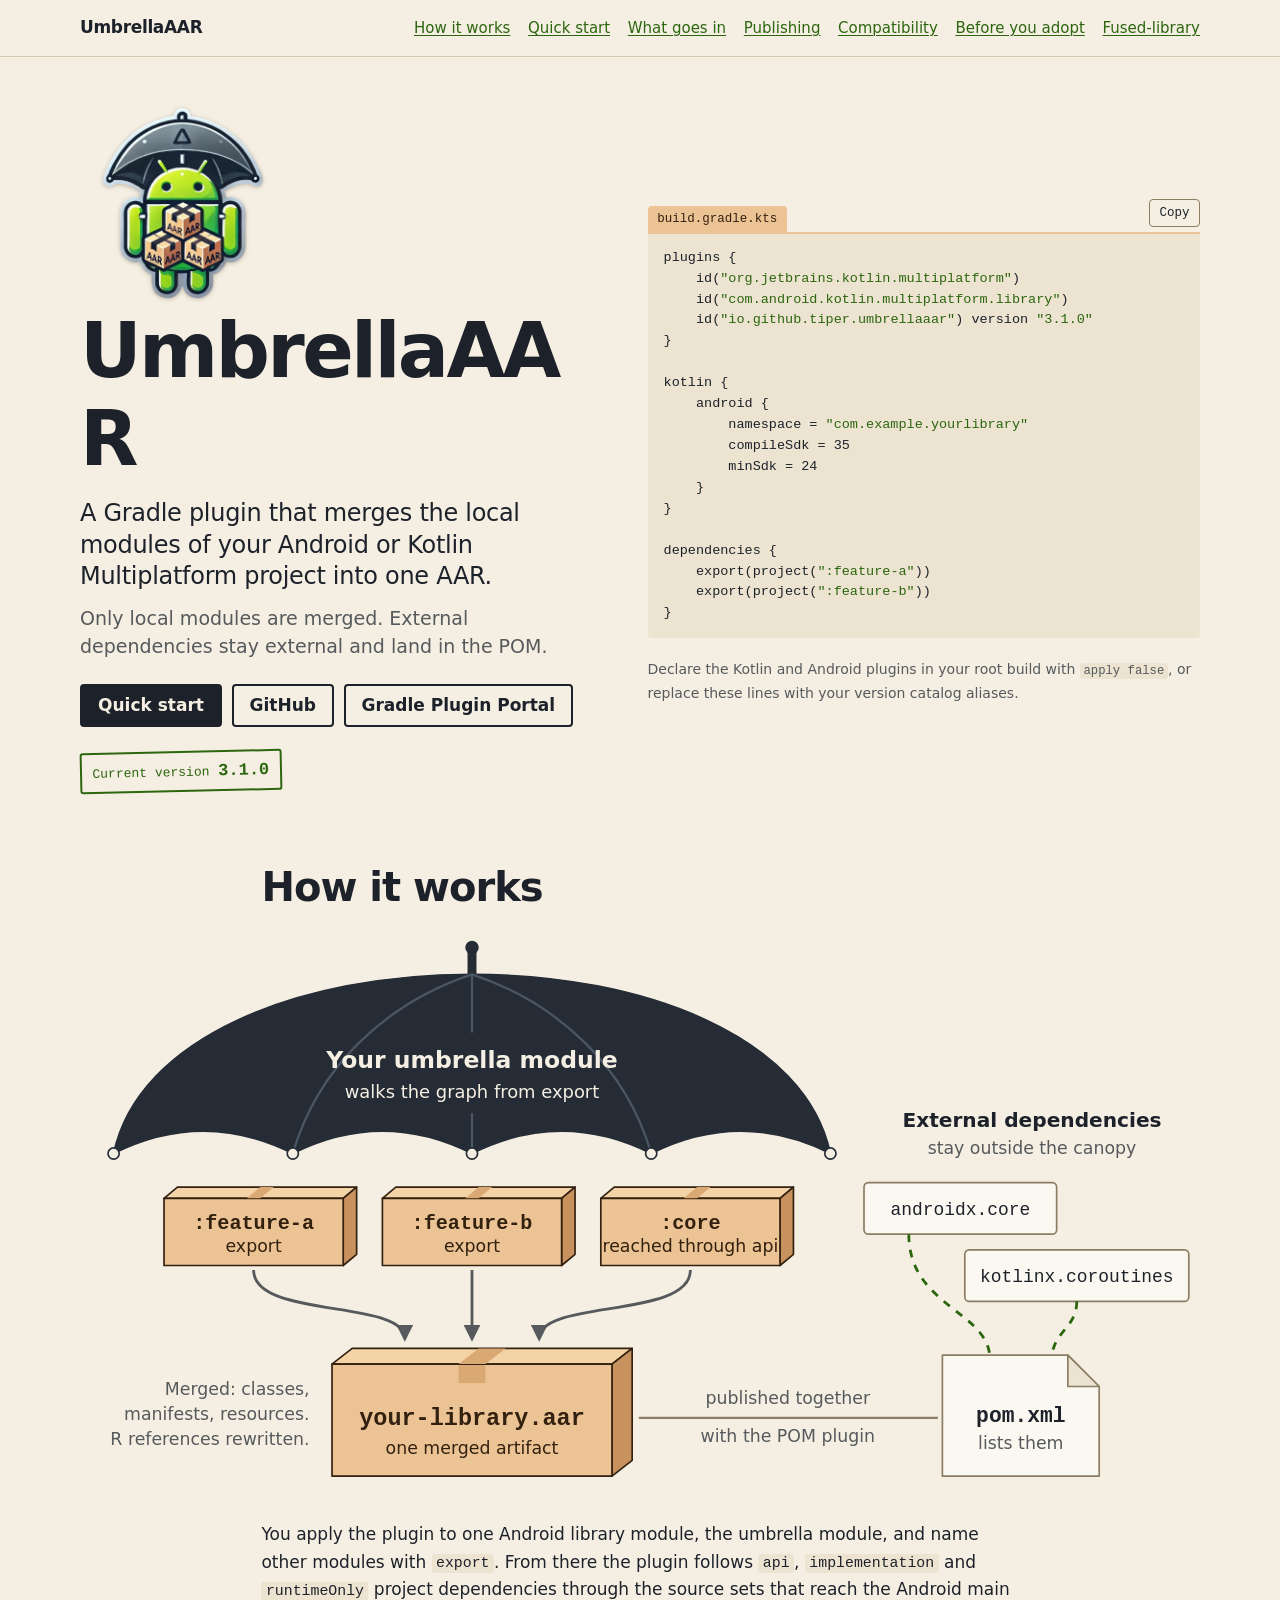
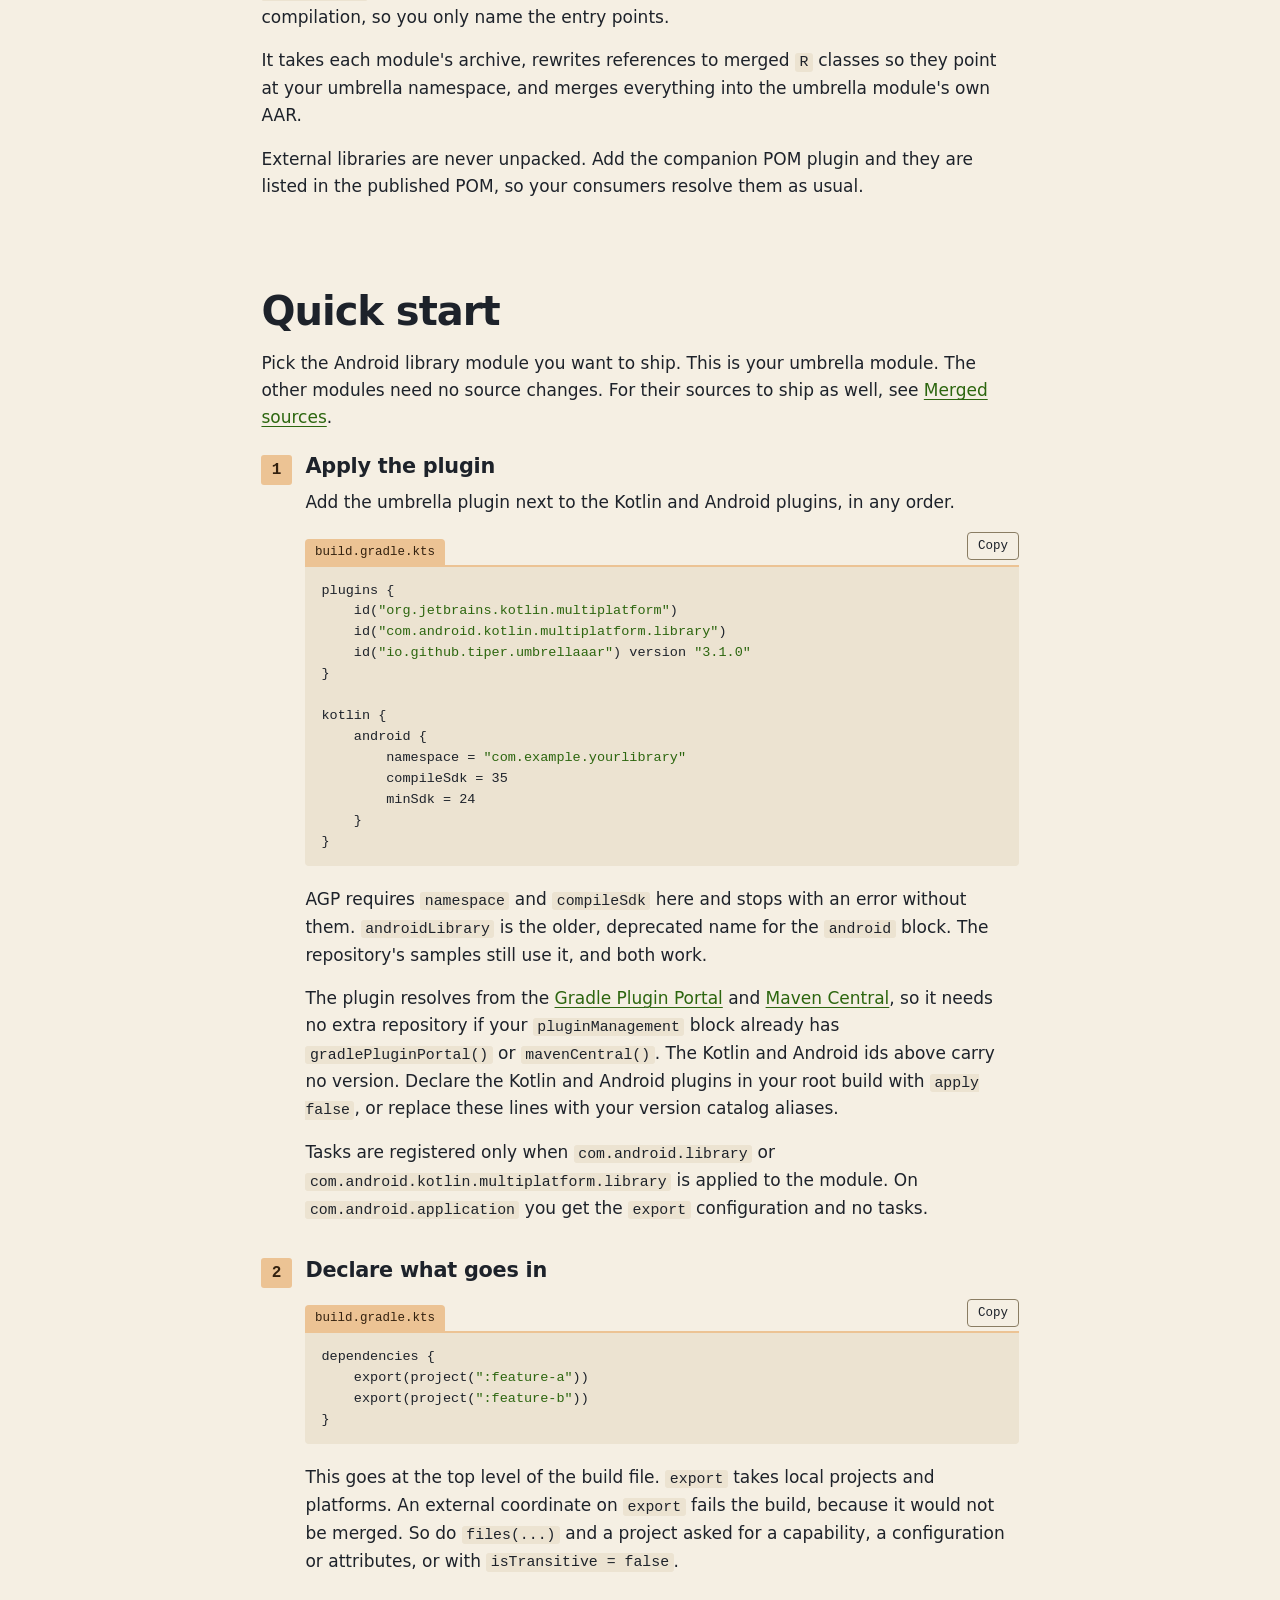
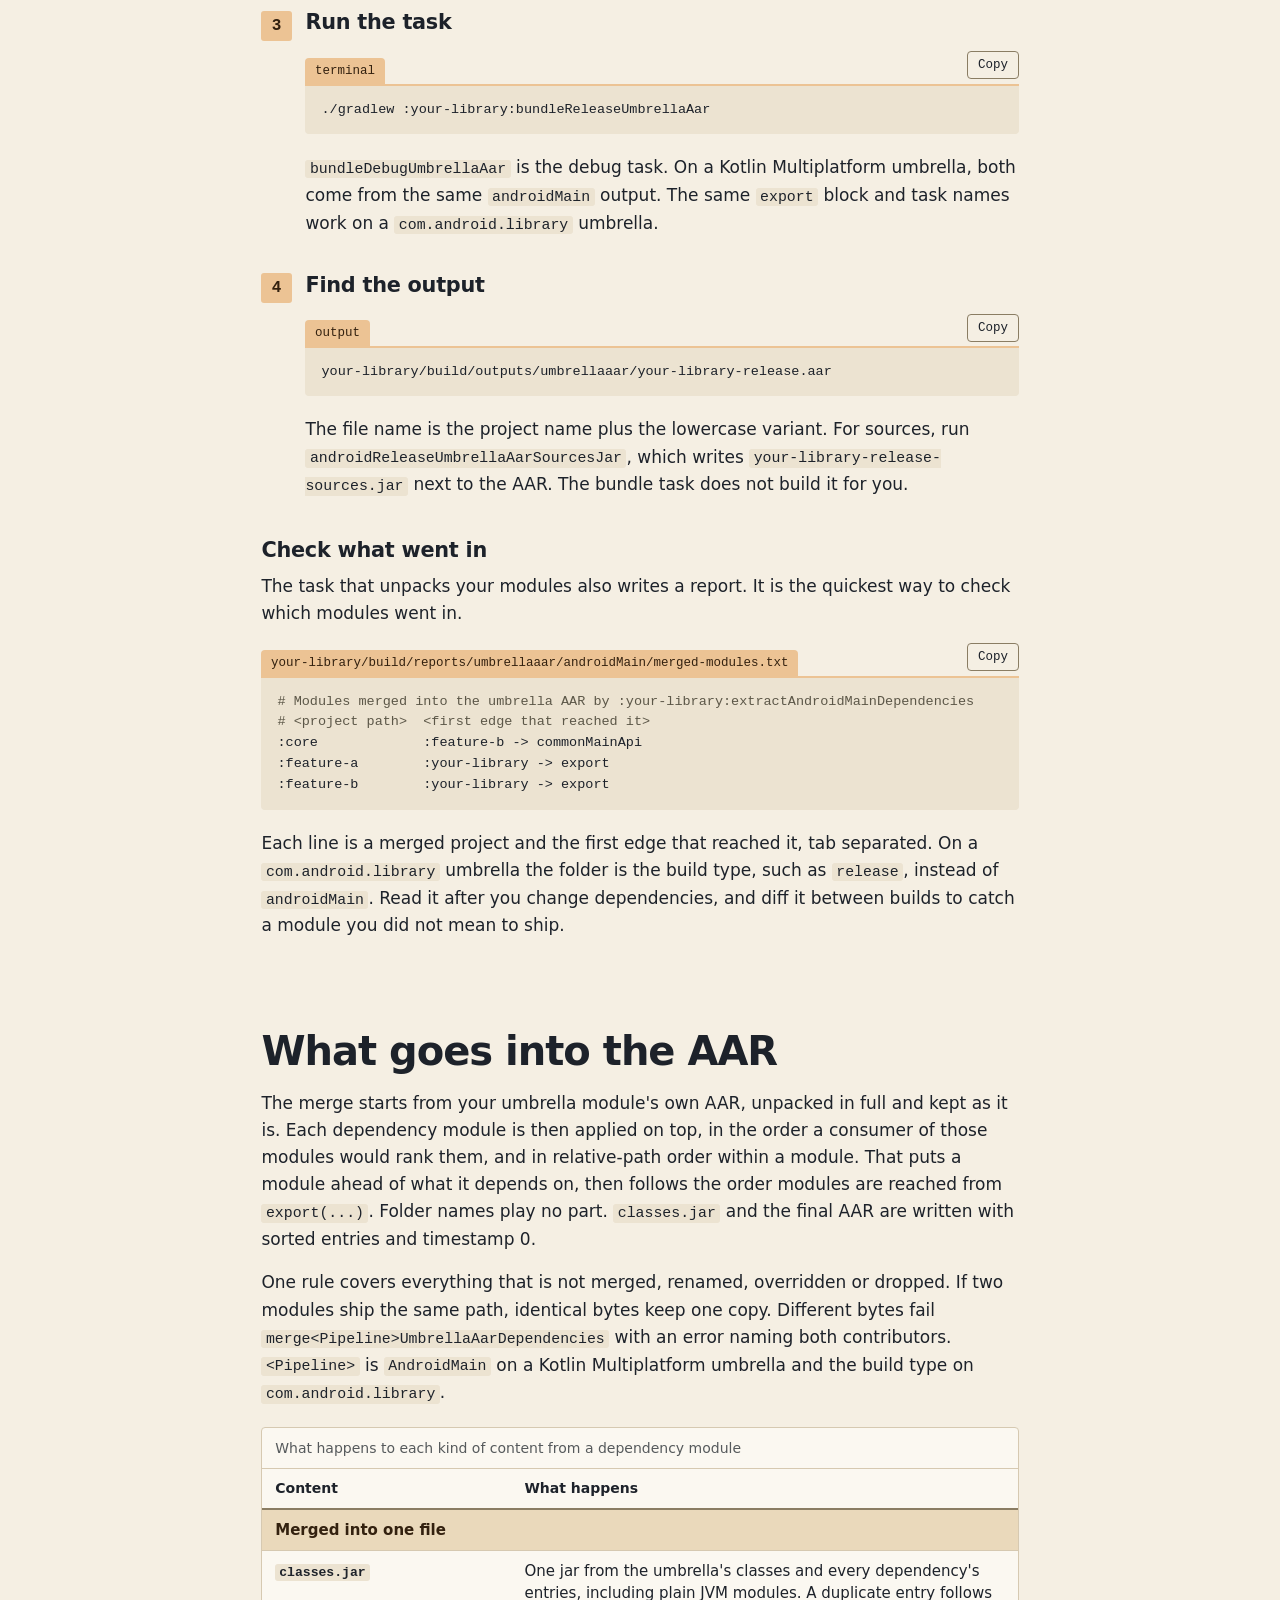
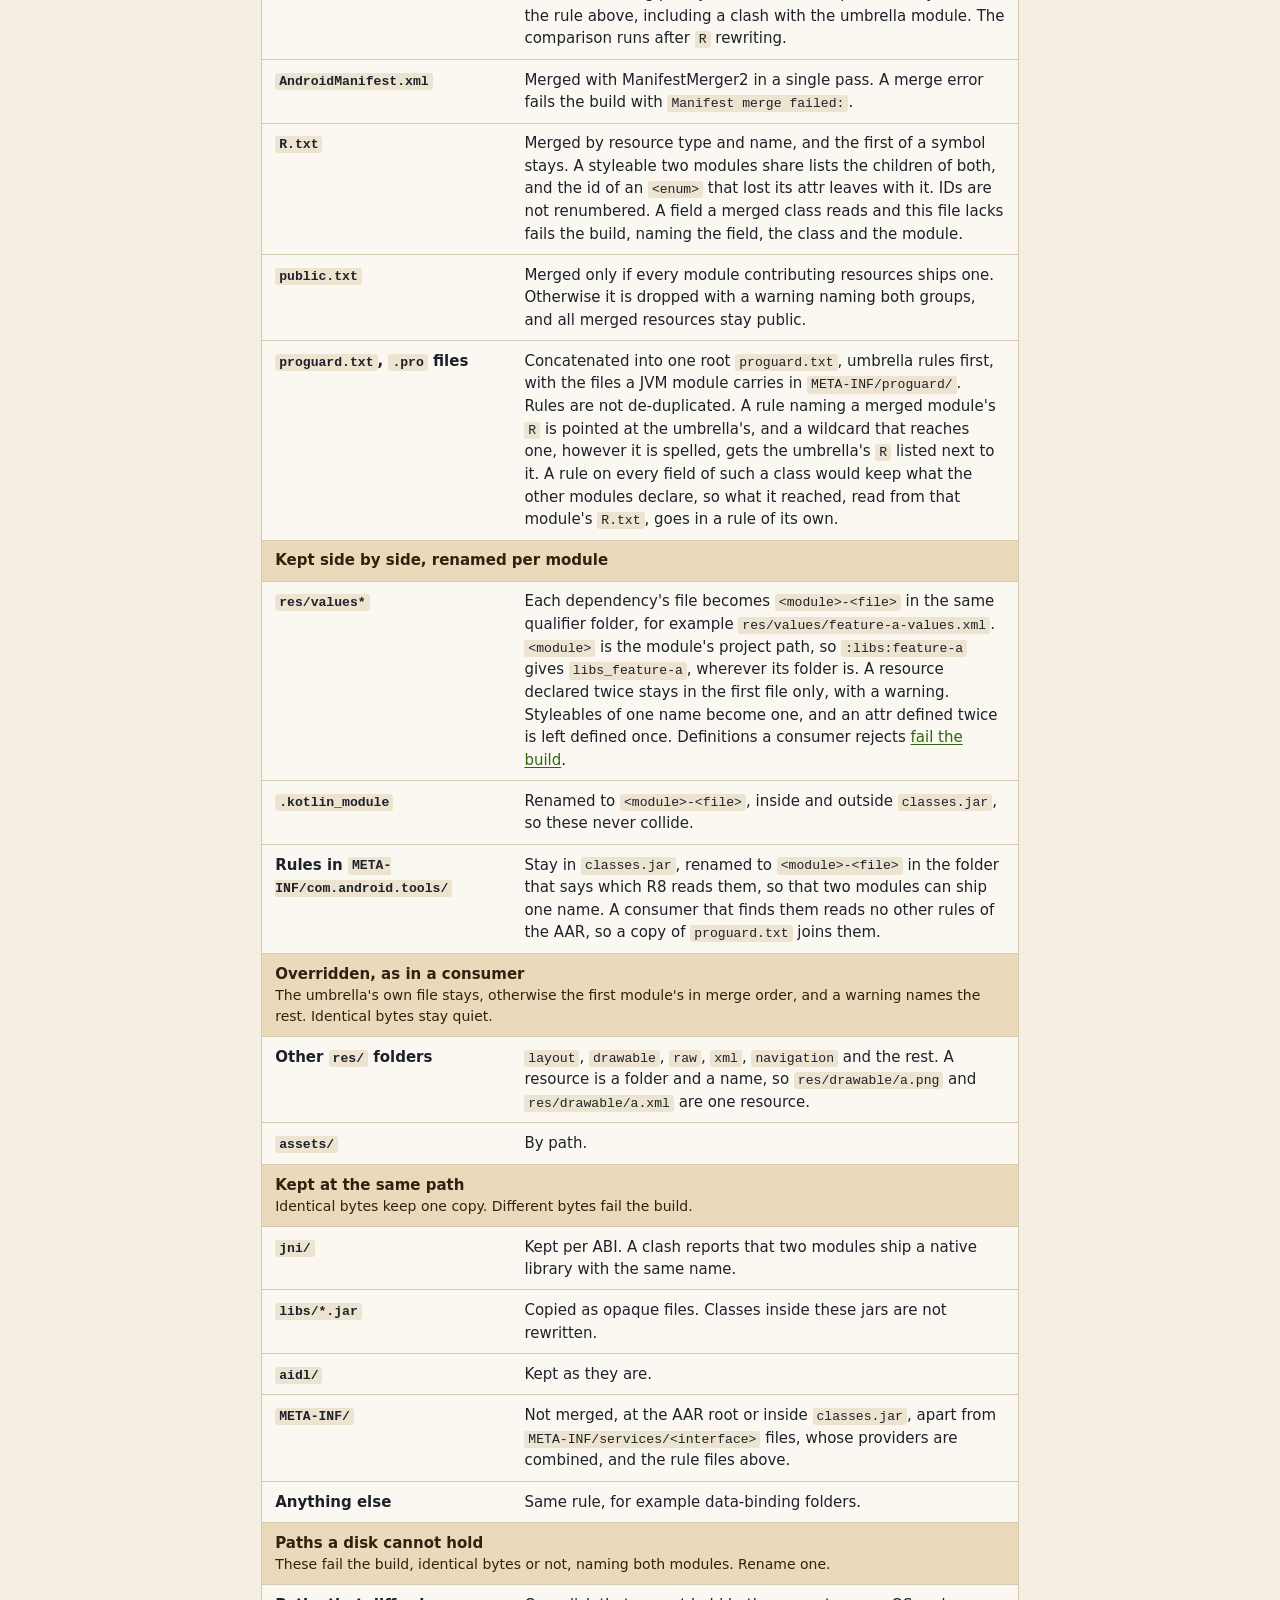
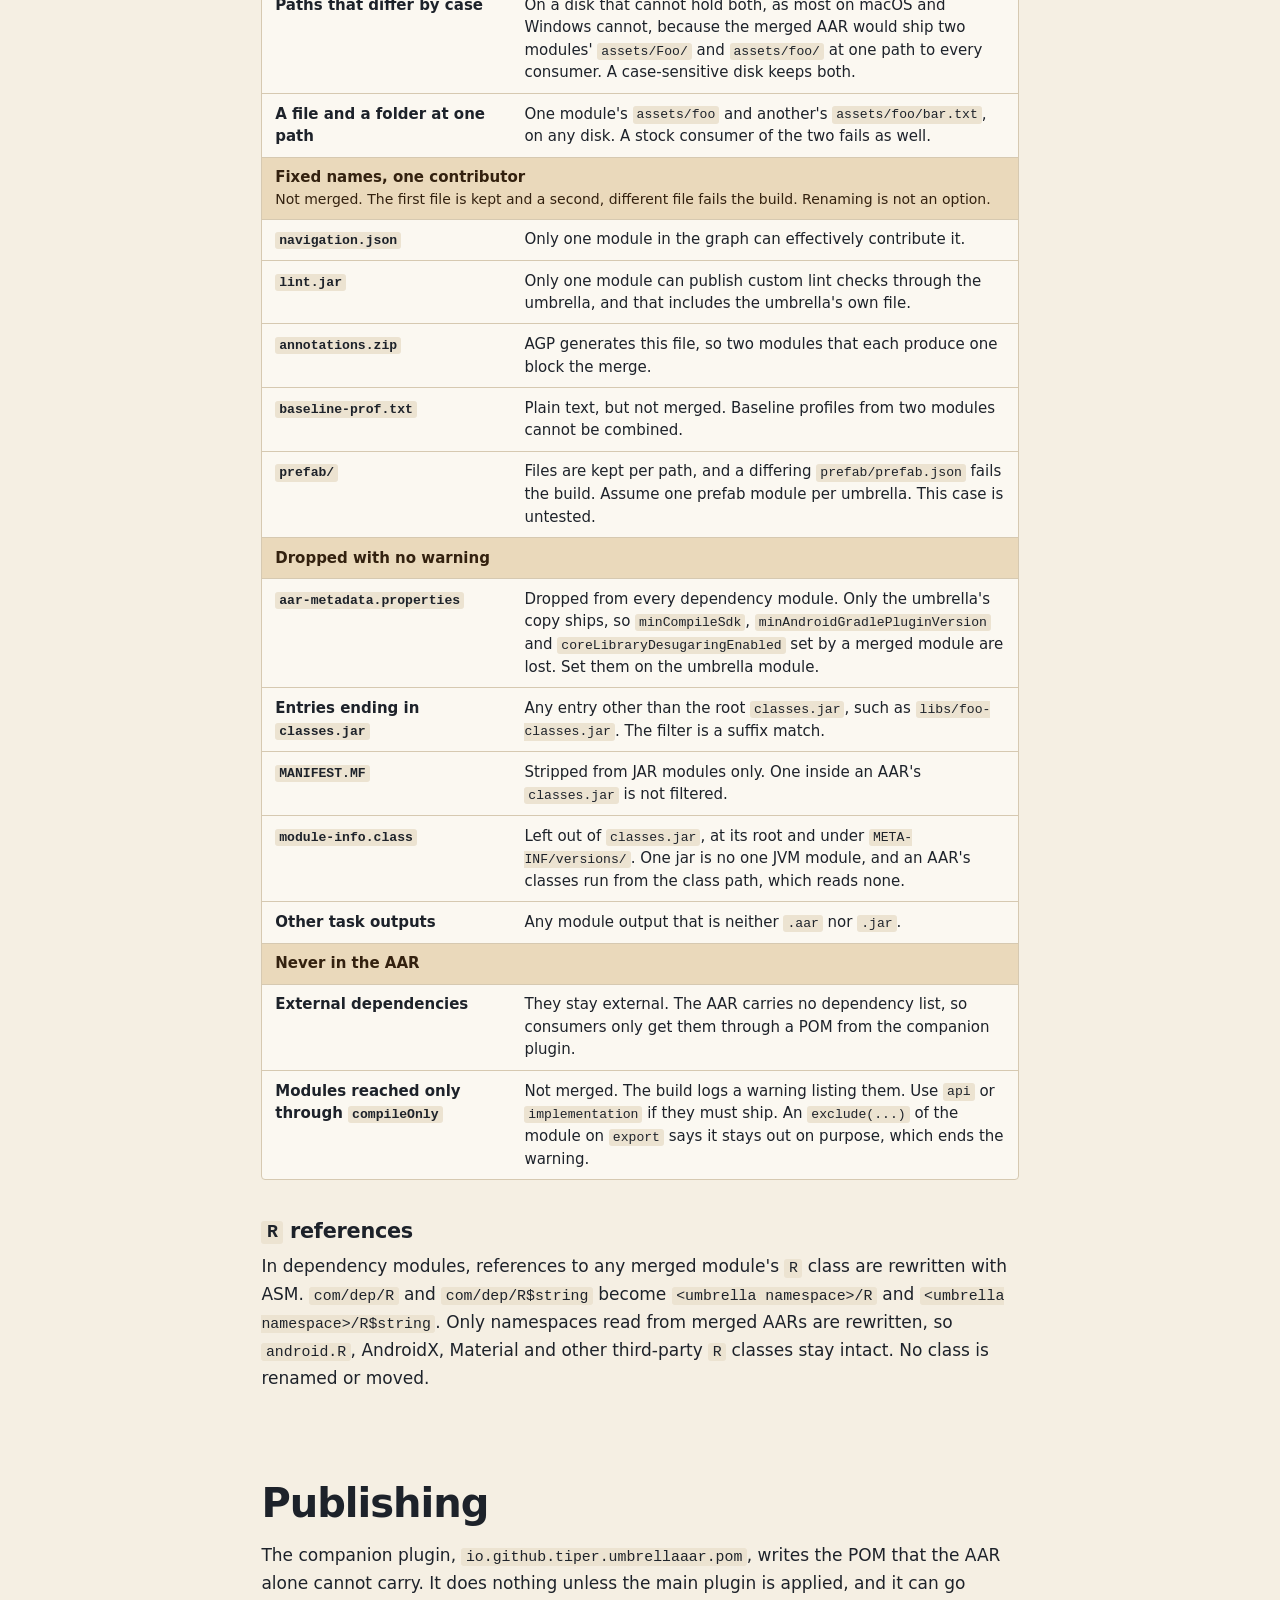
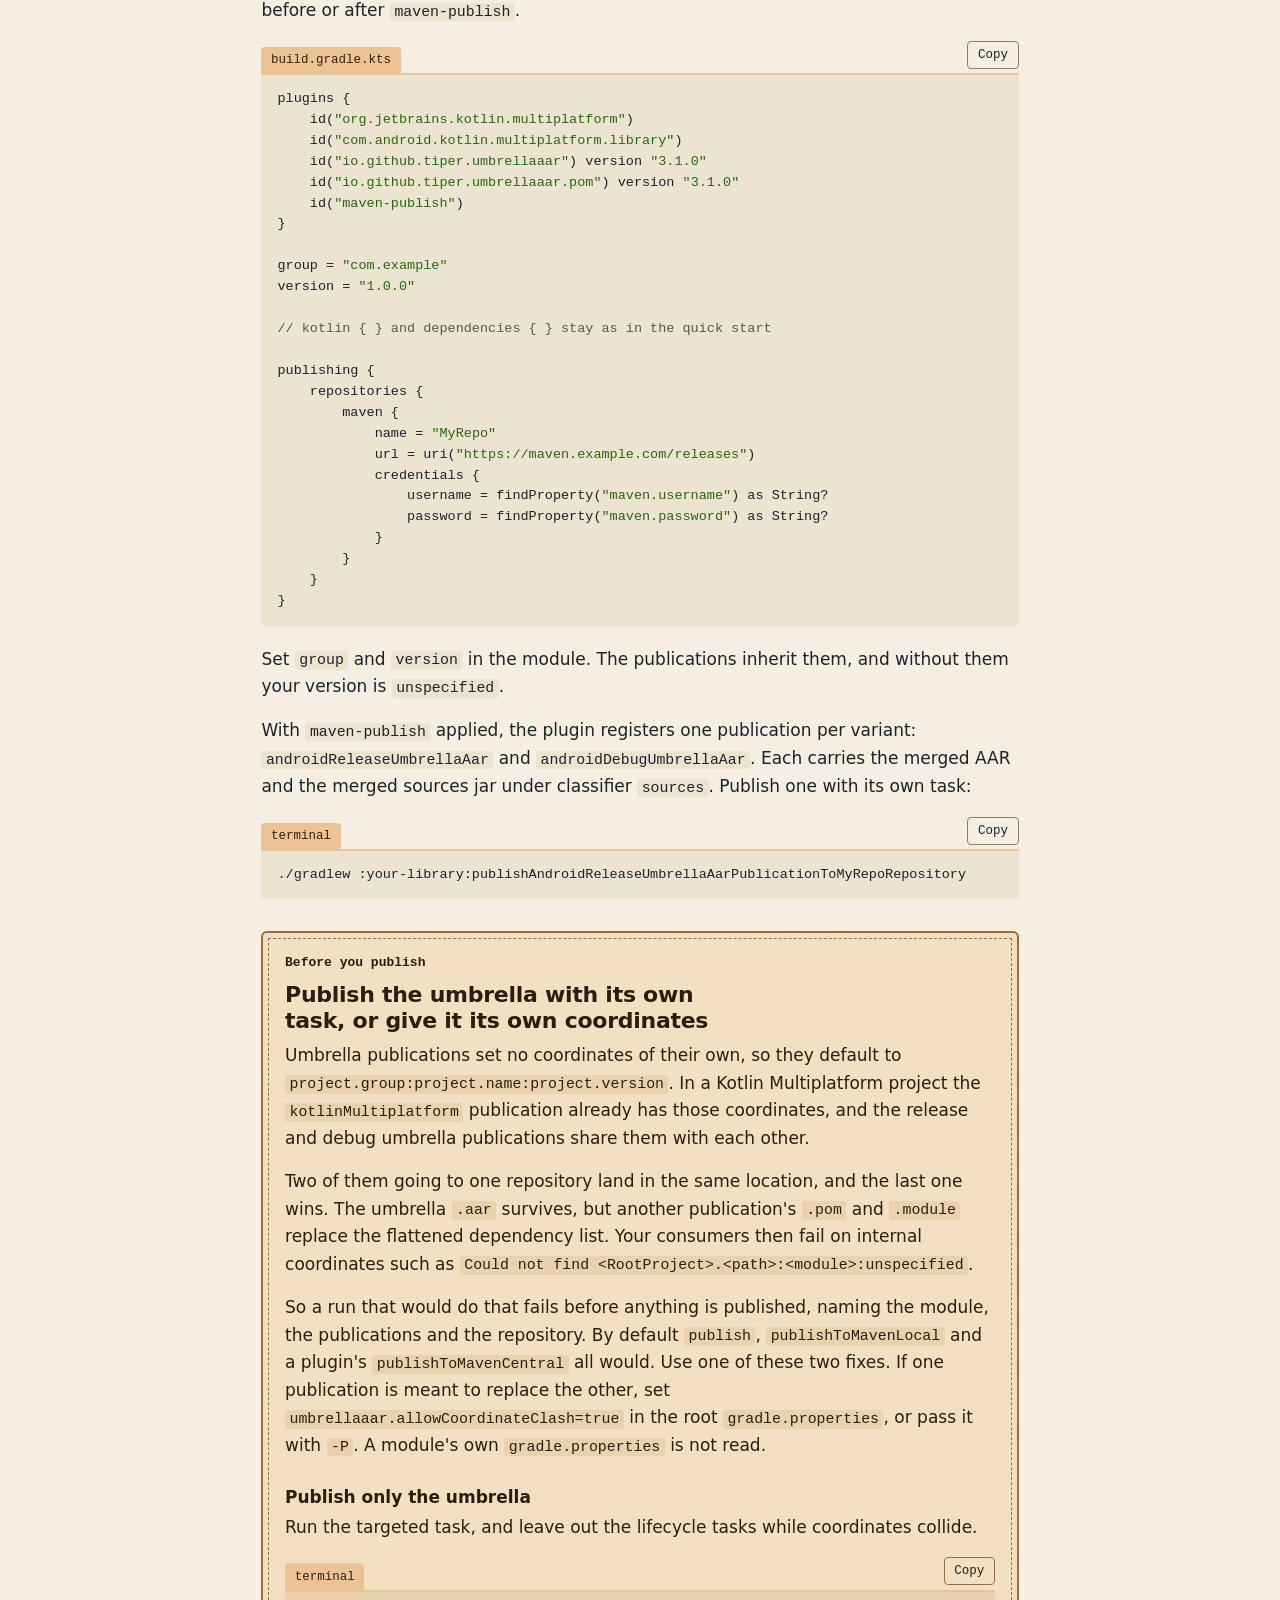
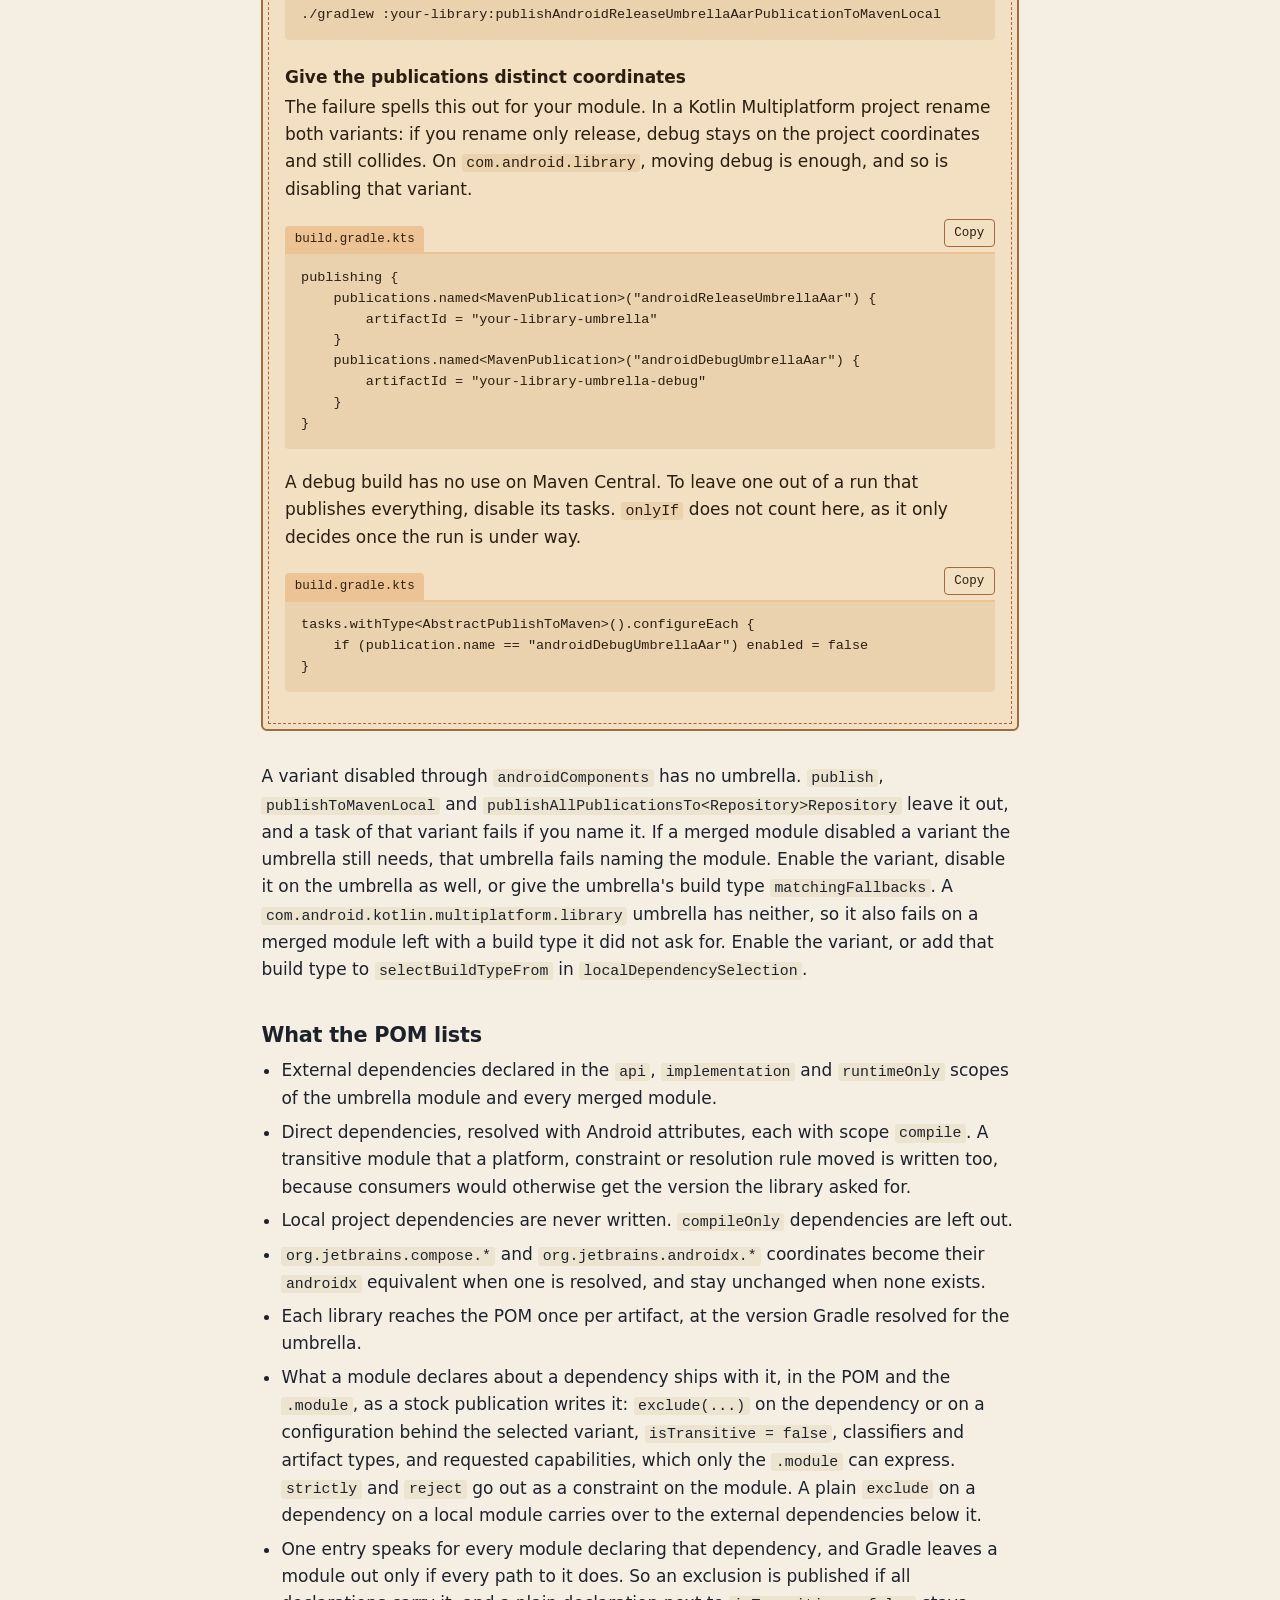
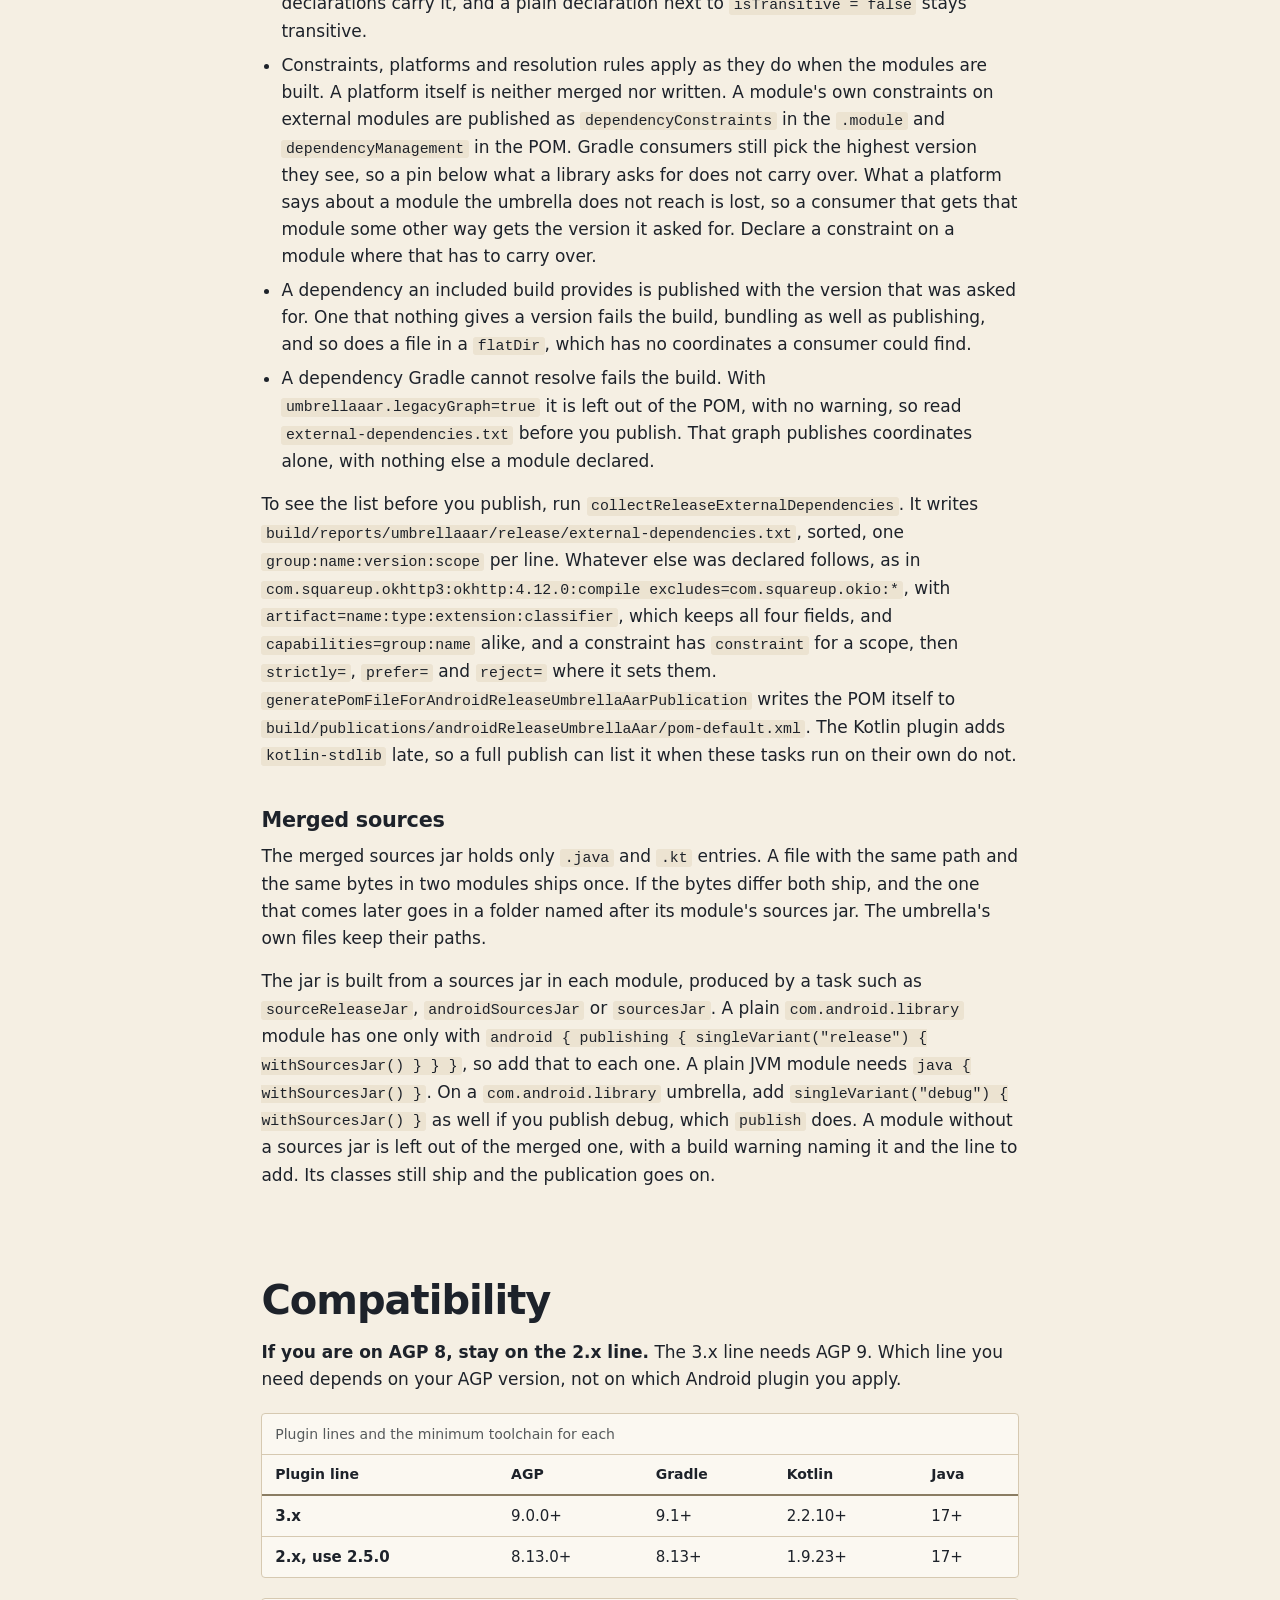
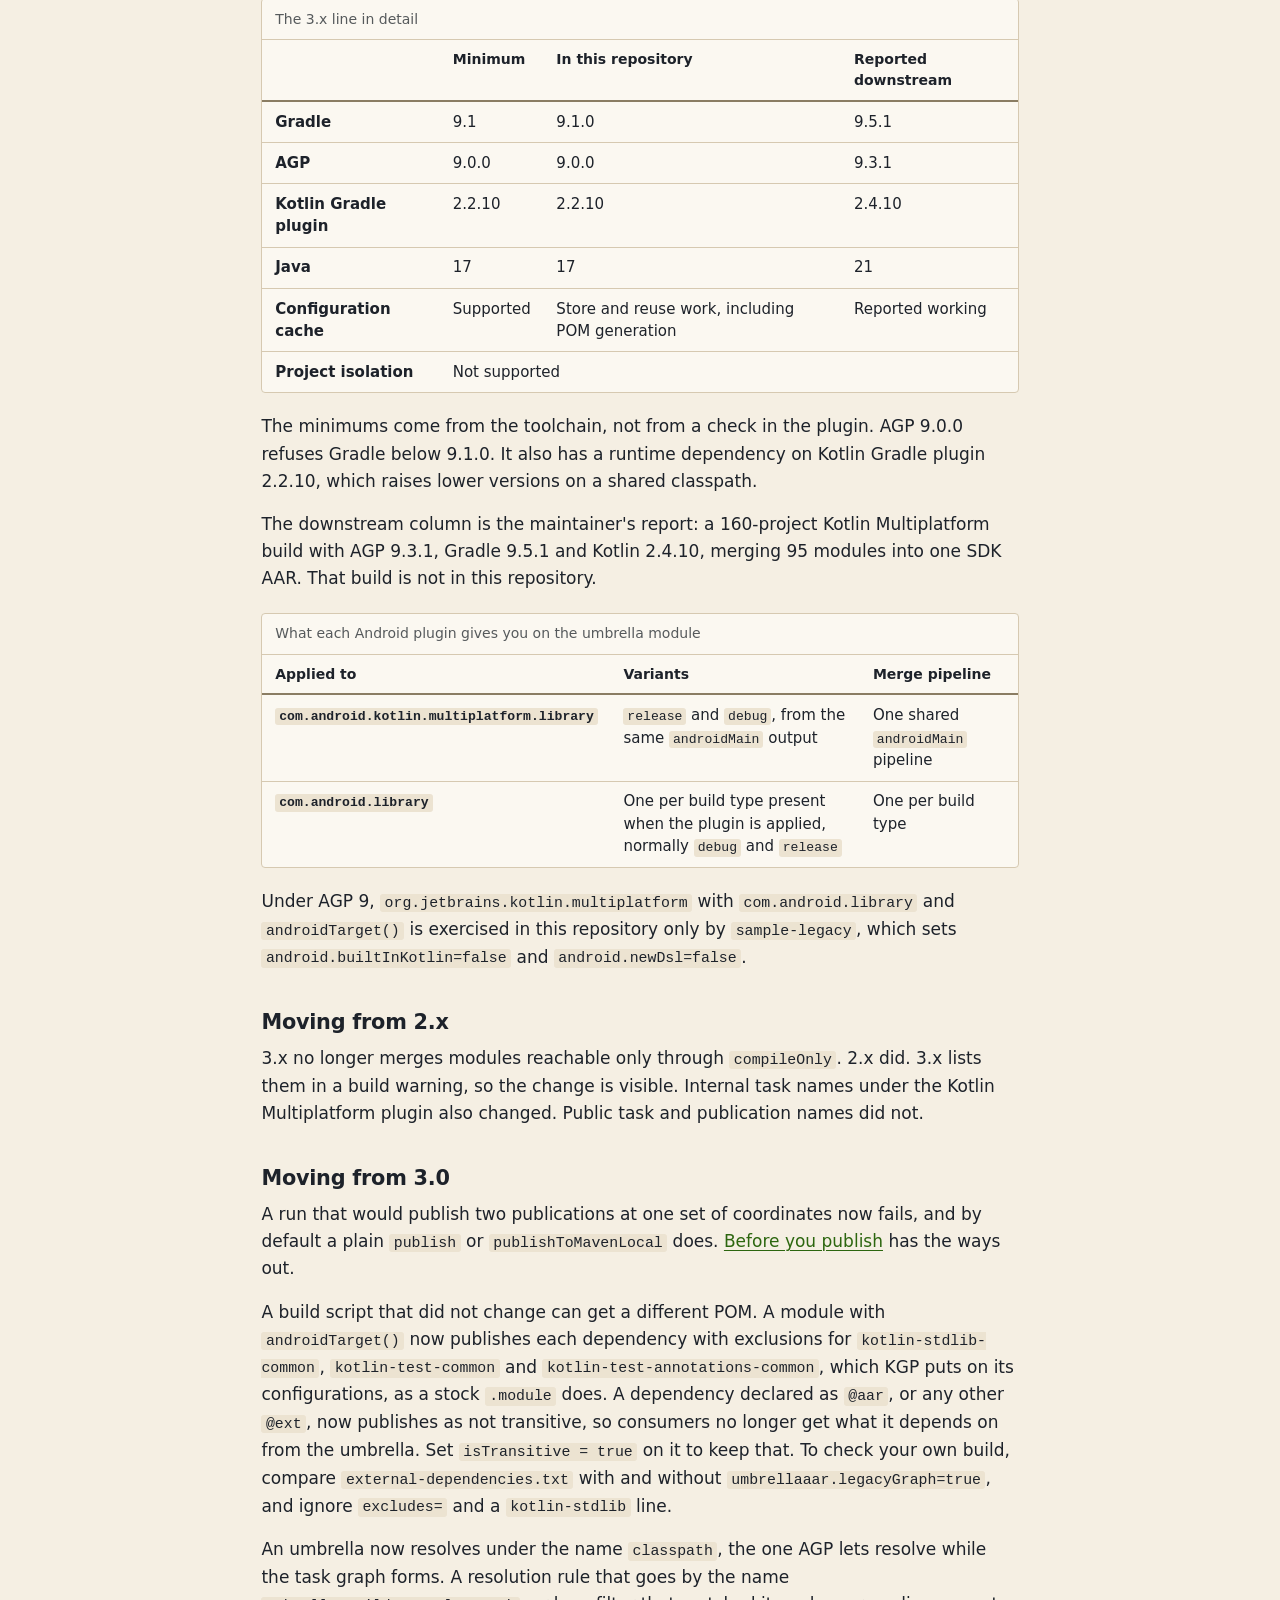
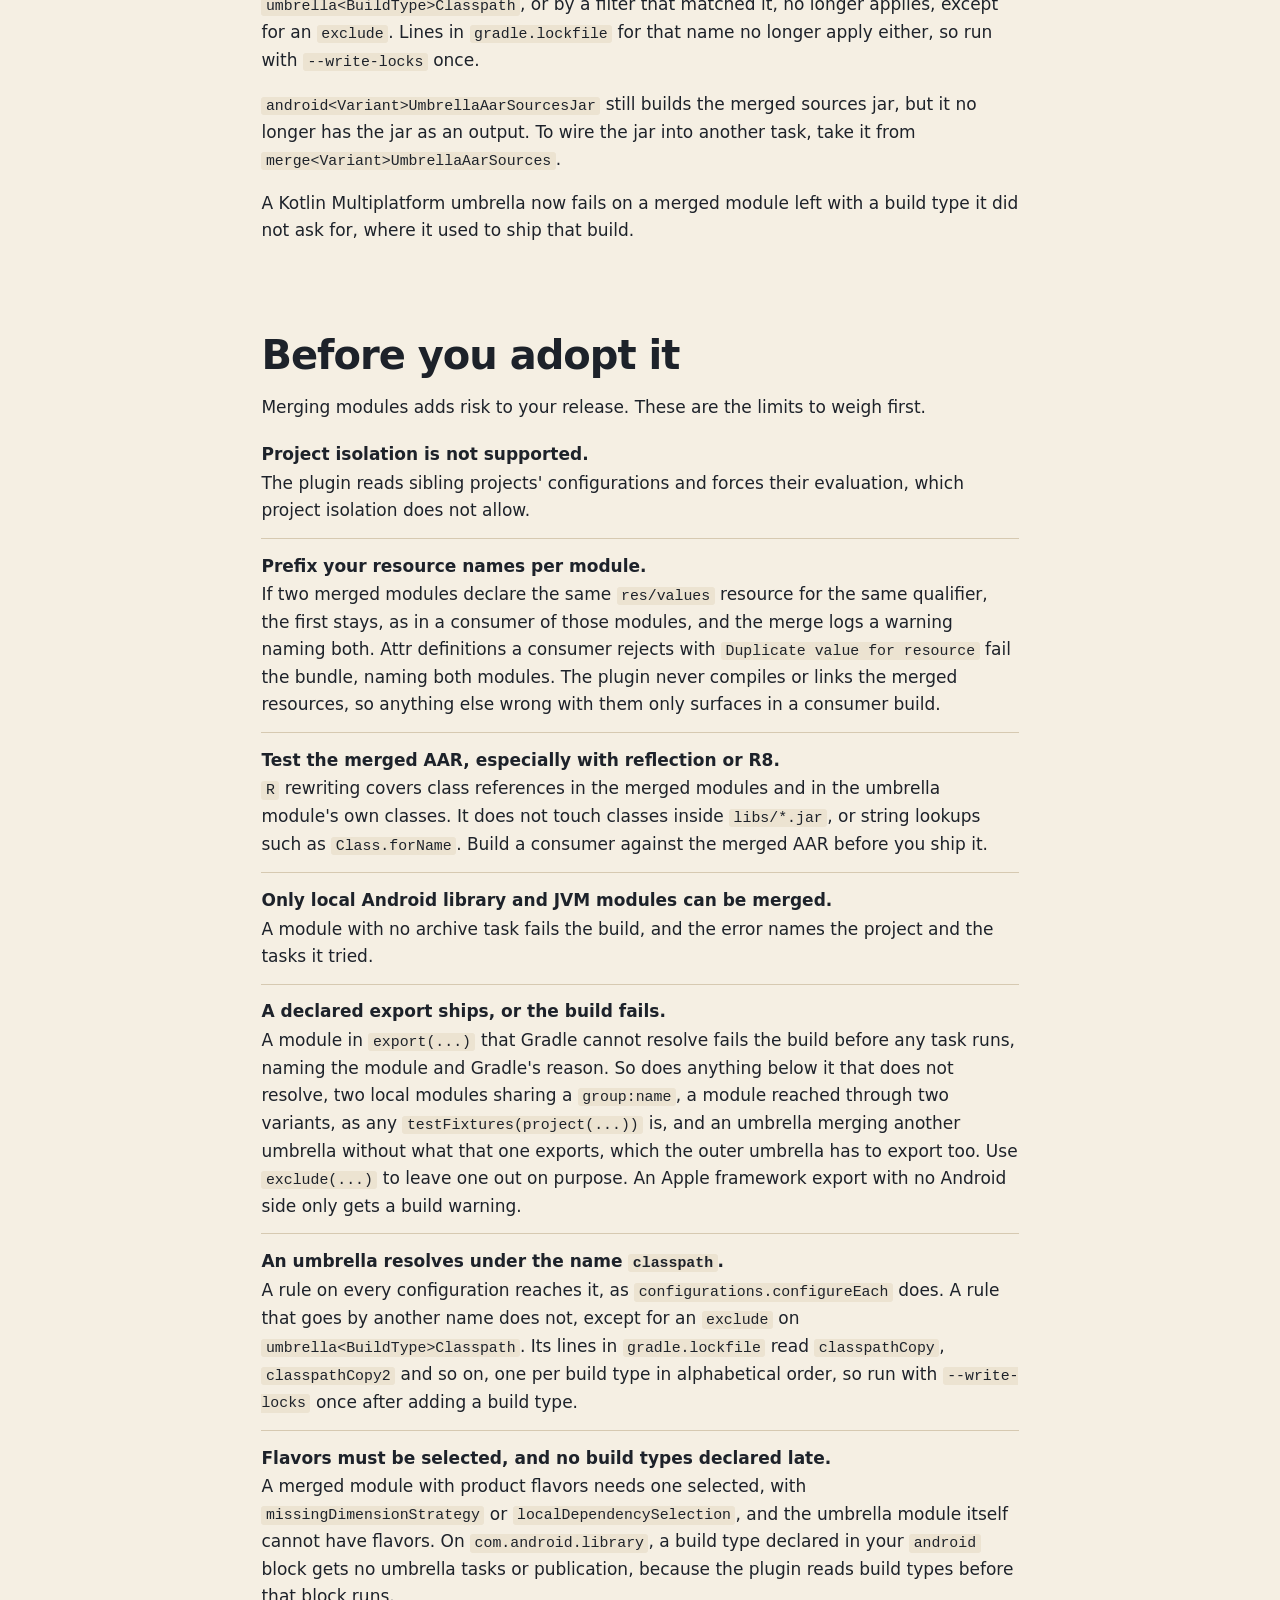
==== commit 0278aa2a: "Bump the plugin to 3.1.0 The site's version markers move with it. Deploying stamps them with the lat" ====
--- a/site/index.html
+++ b/site/index.html
@@ -62,7 +62,7 @@
         <li><a class="button" href="https://github.com/tiper/UmbrellaAAR">GitHub</a></li>
         <li><a class="button" href="https://plugins.gradle.org/plugin/io.github.tiper.umbrellaaar">Gradle Plugin Portal</a></li>
       </ul>
-      <p class="stamp"><span>Current version</span> <span class="plugin-version">3.0.0</span></p>
+      <p class="stamp"><span>Current version</span> <span class="plugin-version">3.1.0</span></p>
     </div>
 
     <div>
@@ -72,7 +72,7 @@
 <pre><code>plugins {
     id(<span class="tok-string">"org.jetbrains.kotlin.multiplatform"</span>)
     id(<span class="tok-string">"com.android.kotlin.multiplatform.library"</span>)
-    id(<span class="tok-string">"io.github.tiper.umbrellaaar"</span>) version <span class="tok-string">"<span class="plugin-version">3.0.0</span>"</span>
+    id(<span class="tok-string">"io.github.tiper.umbrellaaar"</span>) version <span class="tok-string">"<span class="plugin-version">3.1.0</span>"</span>
 }
 
 kotlin {
@@ -282,7 +282,7 @@
 <pre><code>plugins {
     id(<span class="tok-string">"org.jetbrains.kotlin.multiplatform"</span>)
     id(<span class="tok-string">"com.android.kotlin.multiplatform.library"</span>)
-    id(<span class="tok-string">"io.github.tiper.umbrellaaar"</span>) version <span class="tok-string">"<span class="plugin-version">3.0.0</span>"</span>
+    id(<span class="tok-string">"io.github.tiper.umbrellaaar"</span>) version <span class="tok-string">"<span class="plugin-version">3.1.0</span>"</span>
 }
 
 kotlin {
@@ -433,8 +433,8 @@
 <pre><code>plugins {
     id(<span class="tok-string">"org.jetbrains.kotlin.multiplatform"</span>)
     id(<span class="tok-string">"com.android.kotlin.multiplatform.library"</span>)
-    id(<span class="tok-string">"io.github.tiper.umbrellaaar"</span>) version <span class="tok-string">"<span class="plugin-version">3.0.0</span>"</span>
-    id(<span class="tok-string">"io.github.tiper.umbrellaaar.pom"</span>) version <span class="tok-string">"<span class="plugin-version">3.0.0</span>"</span>
+    id(<span class="tok-string">"io.github.tiper.umbrellaaar"</span>) version <span class="tok-string">"<span class="plugin-version">3.1.0</span>"</span>
+    id(<span class="tok-string">"io.github.tiper.umbrellaaar.pom"</span>) version <span class="tok-string">"<span class="plugin-version">3.1.0</span>"</span>
     id(<span class="tok-string">"maven-publish"</span>)
 }
 
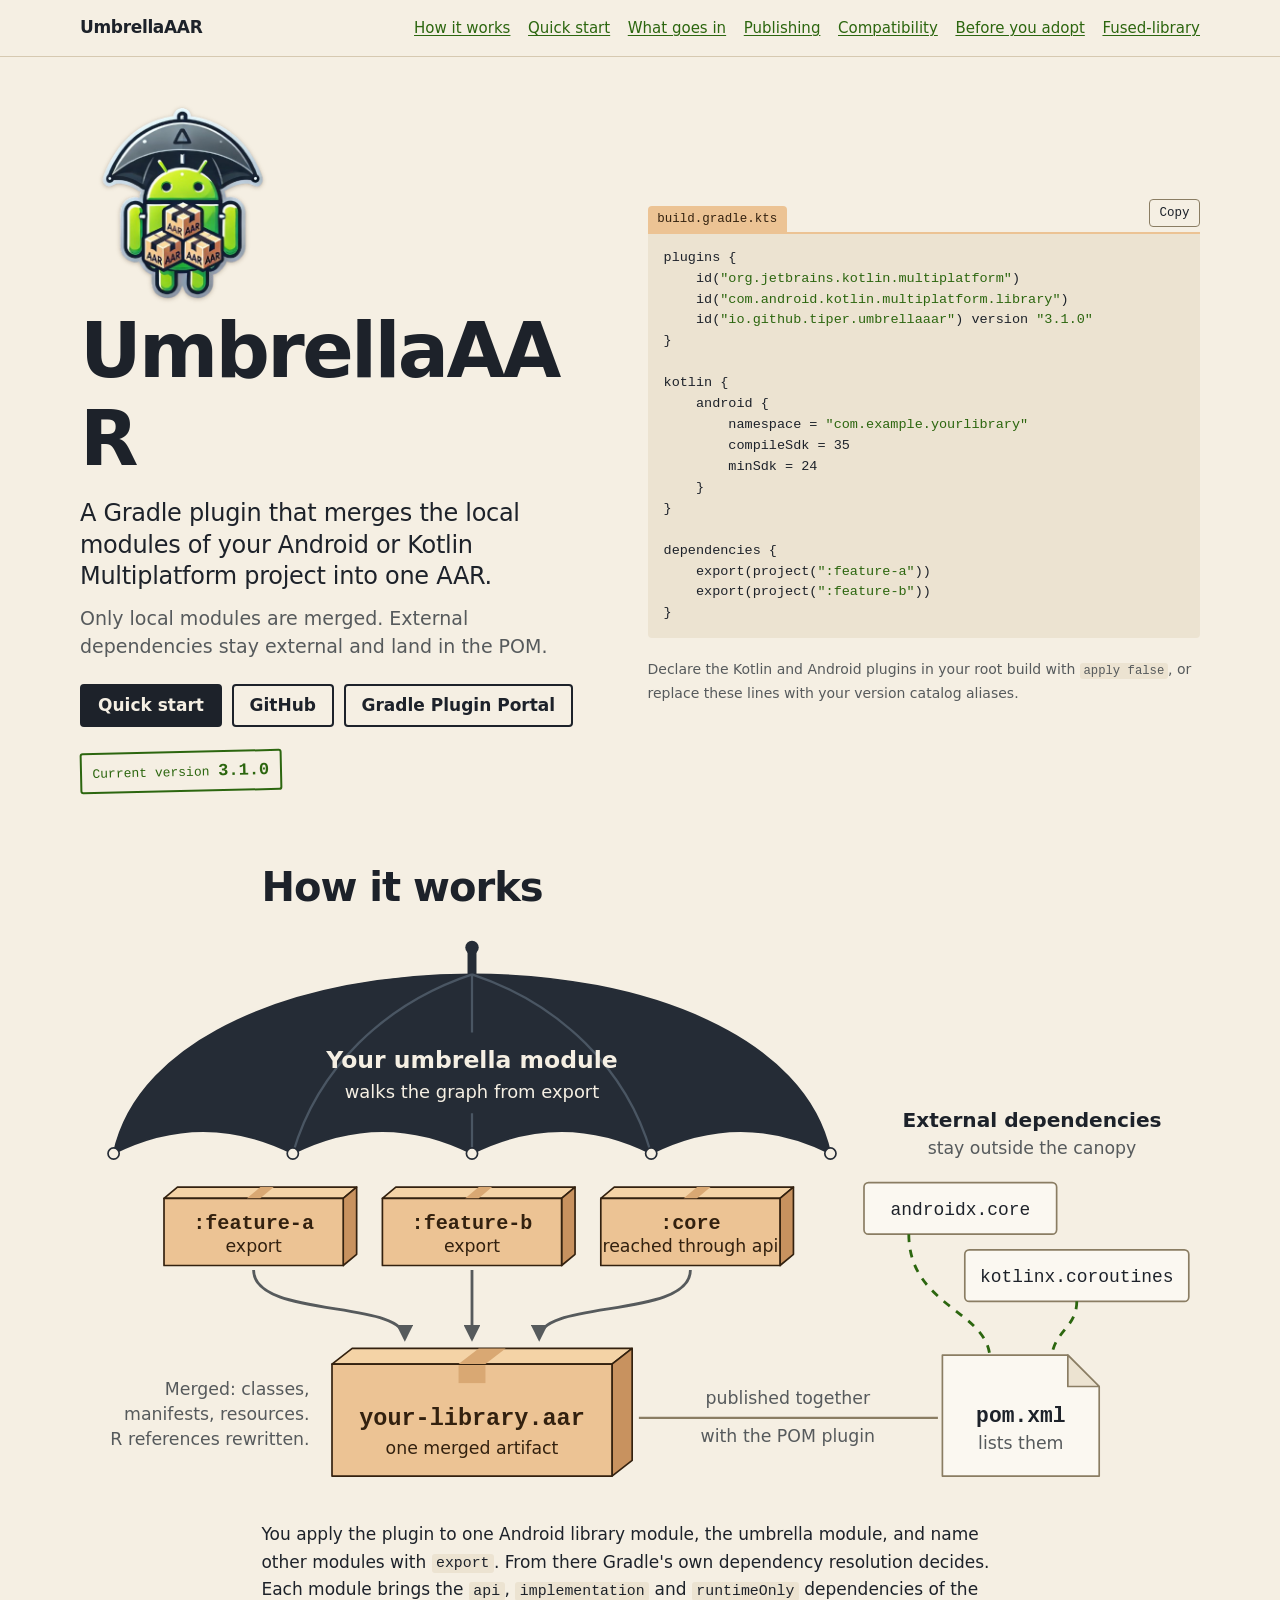
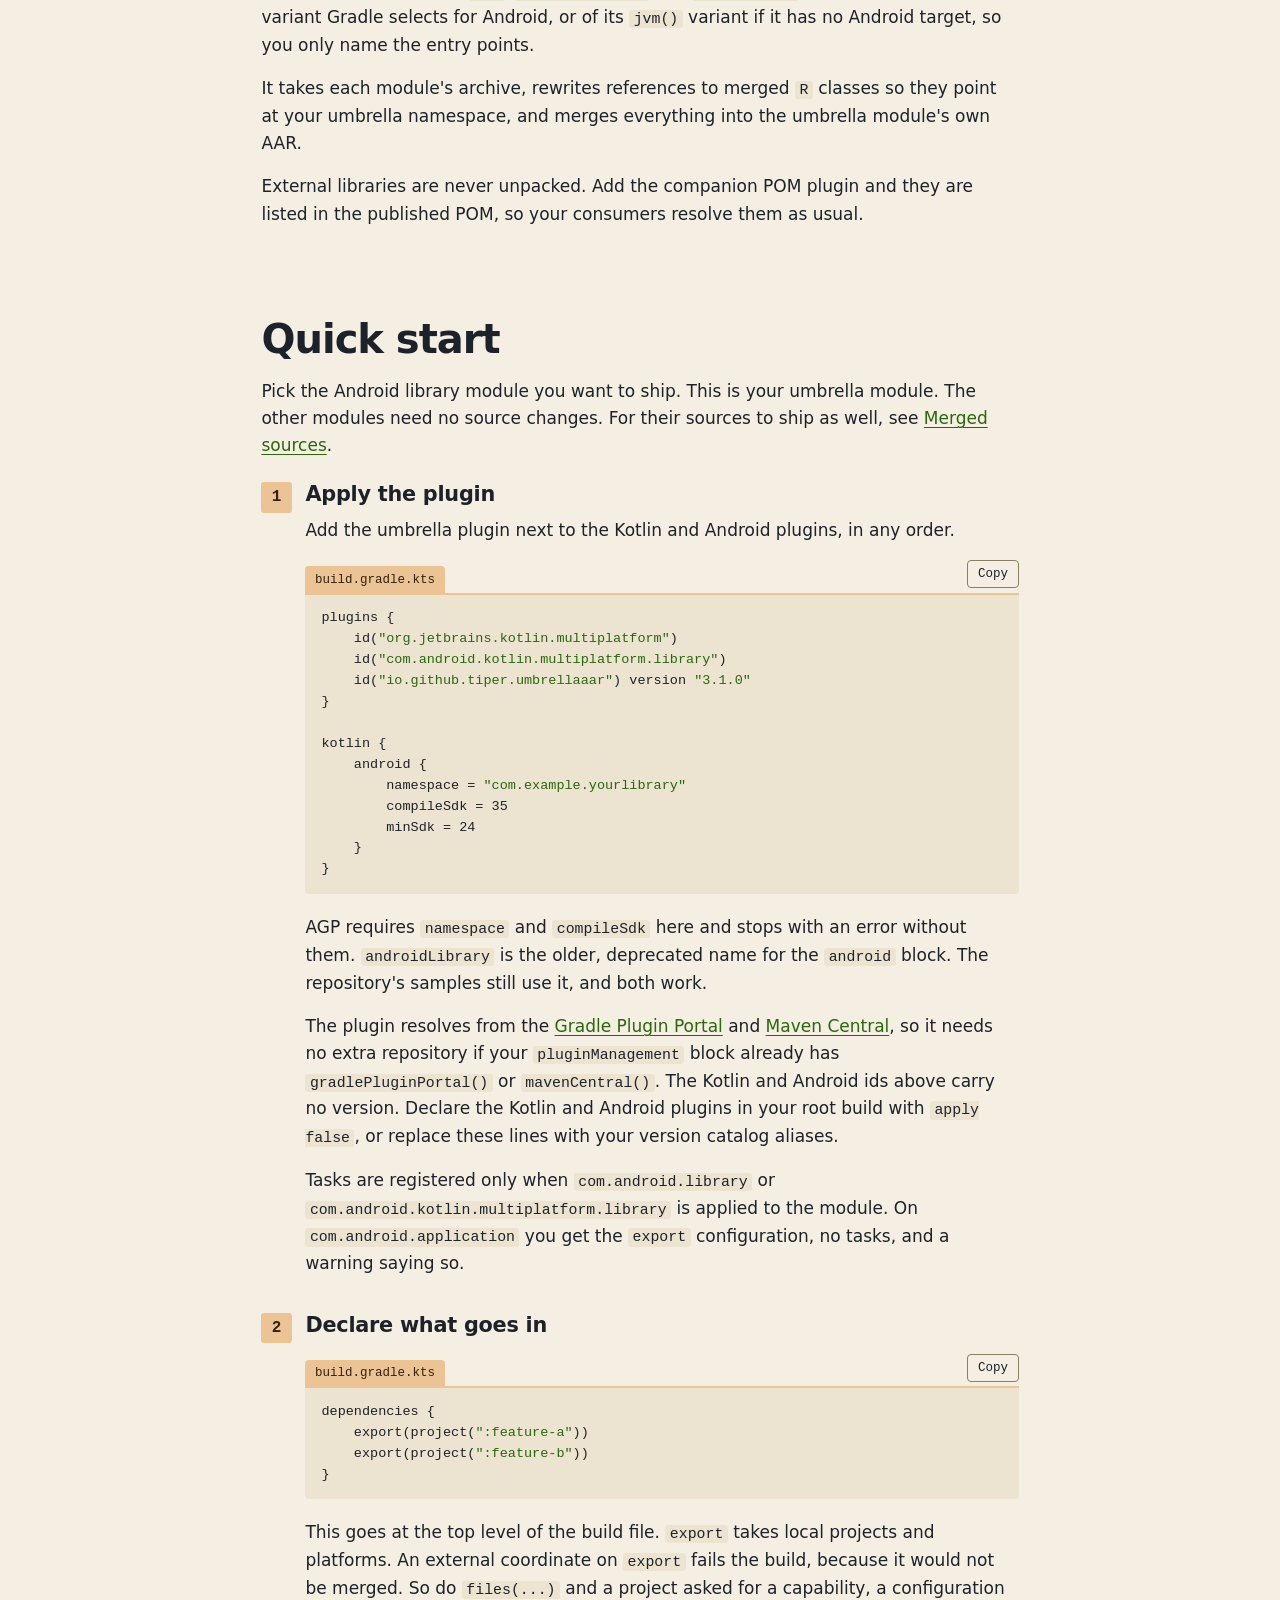
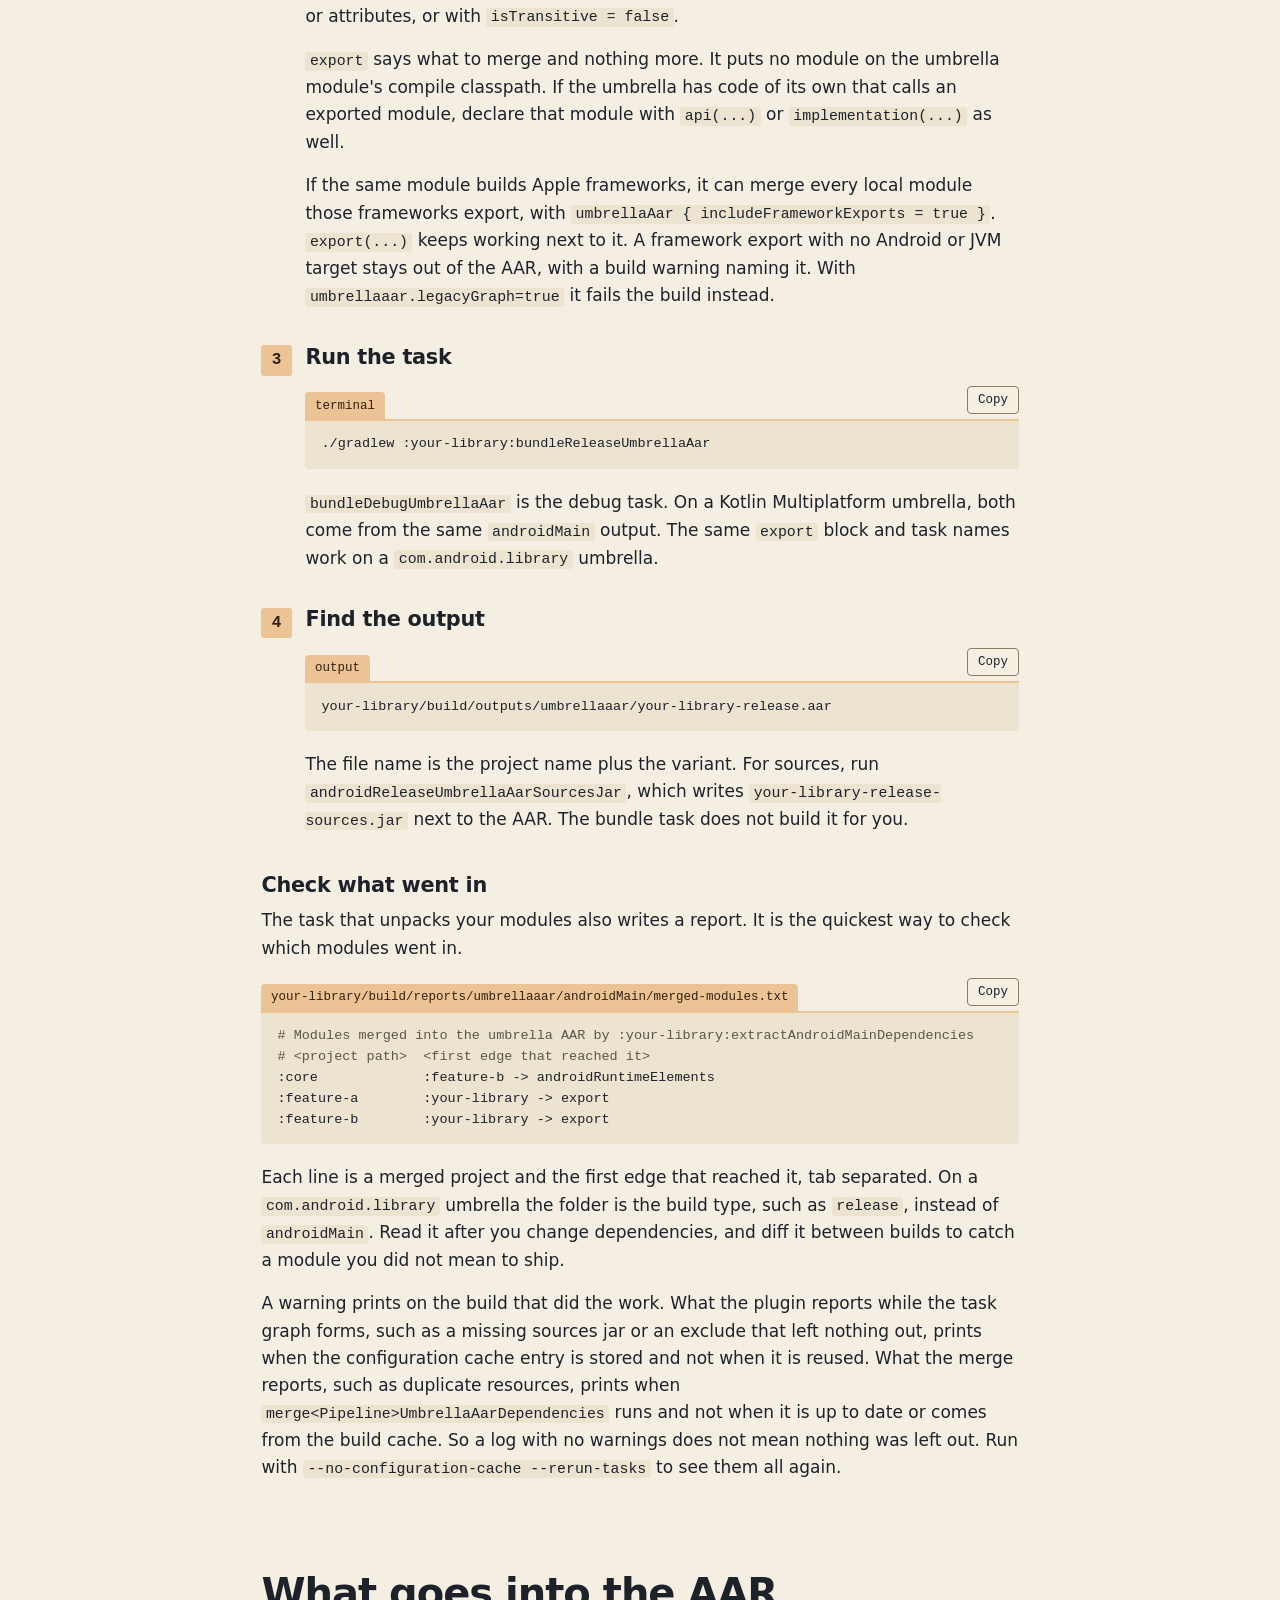
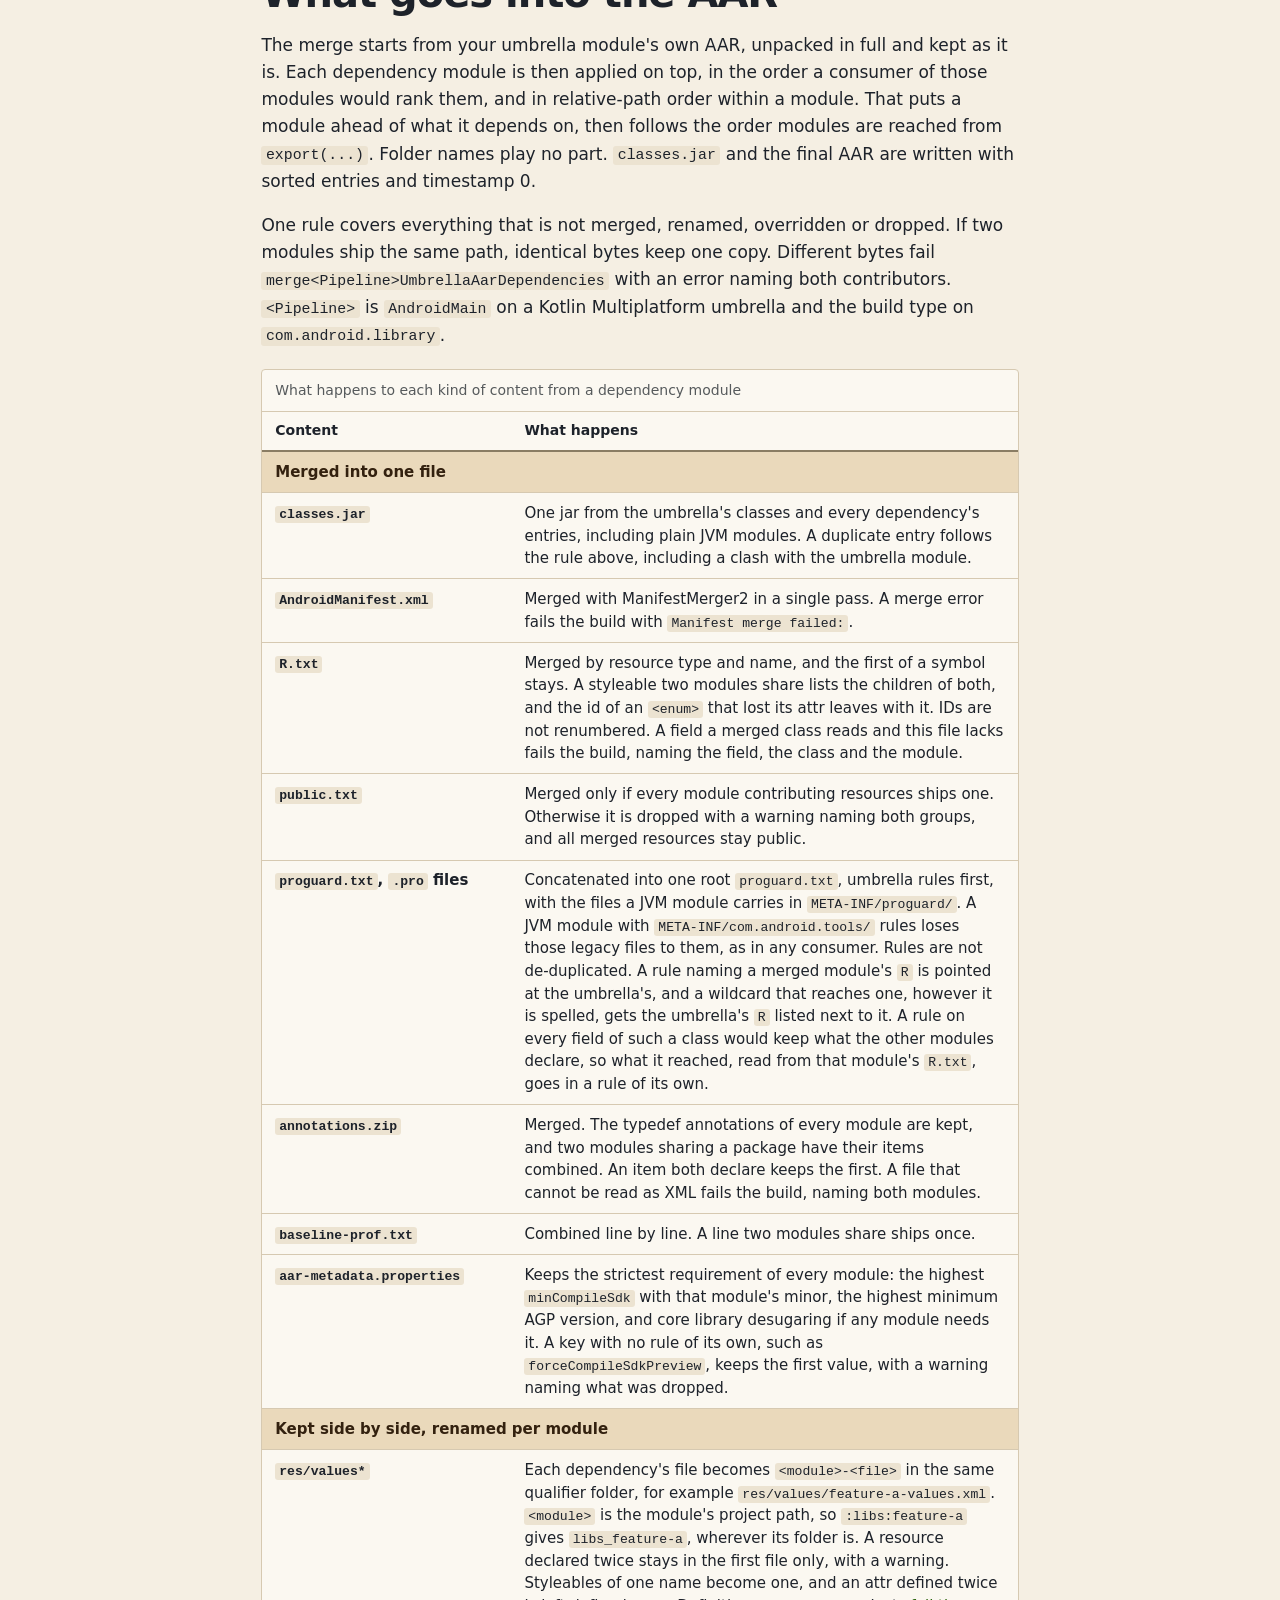
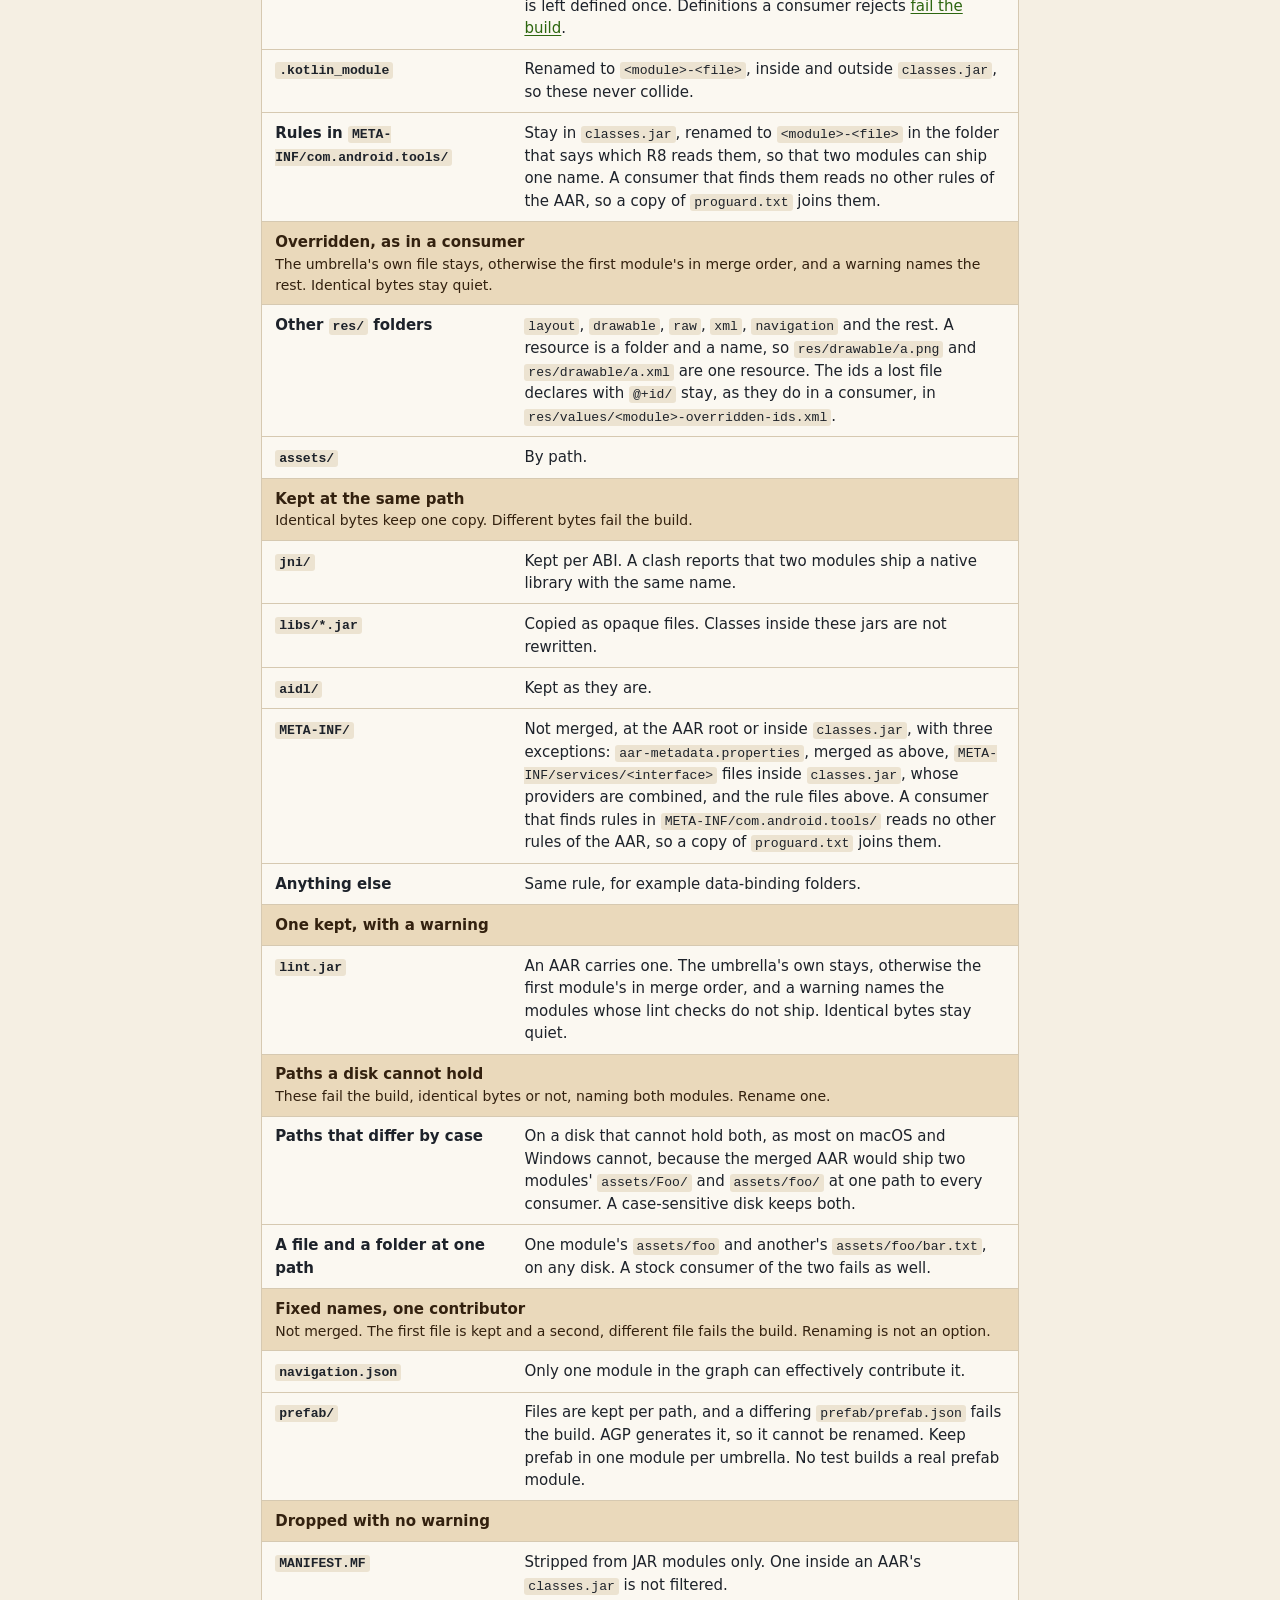
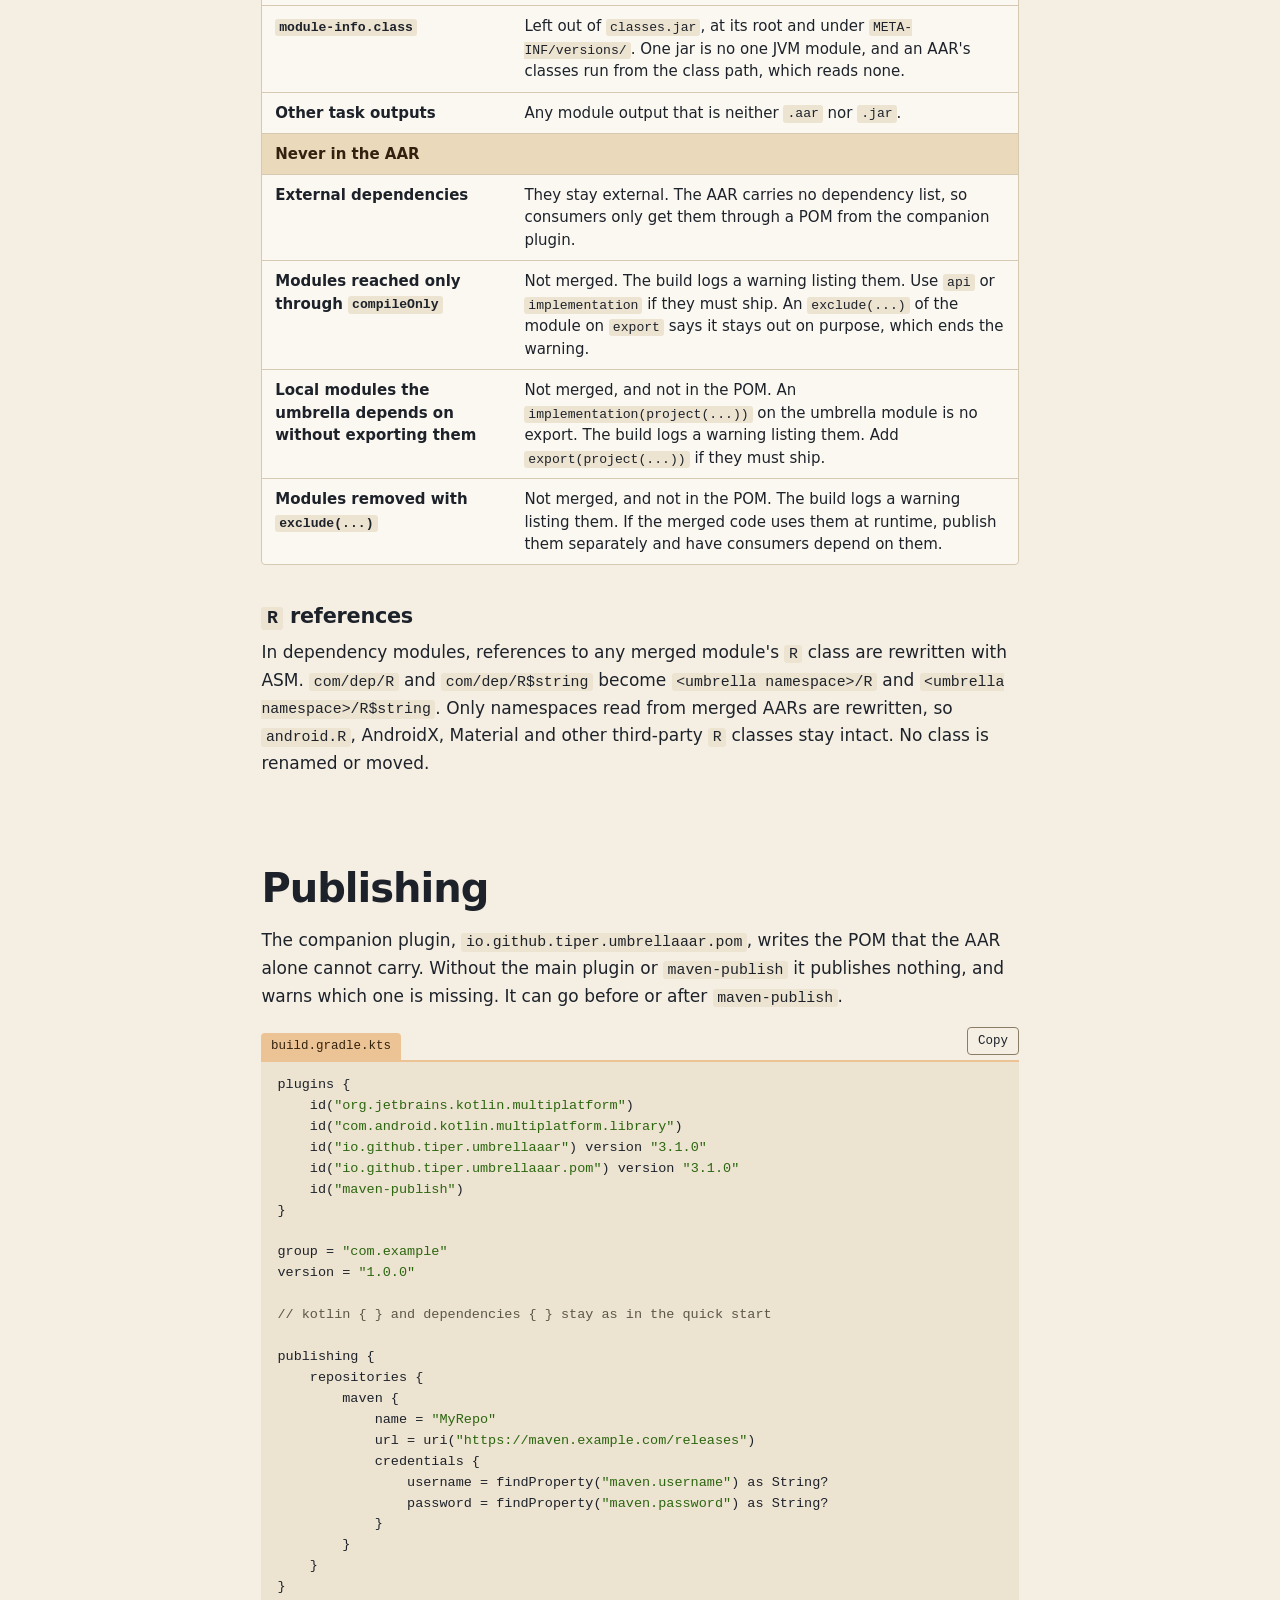
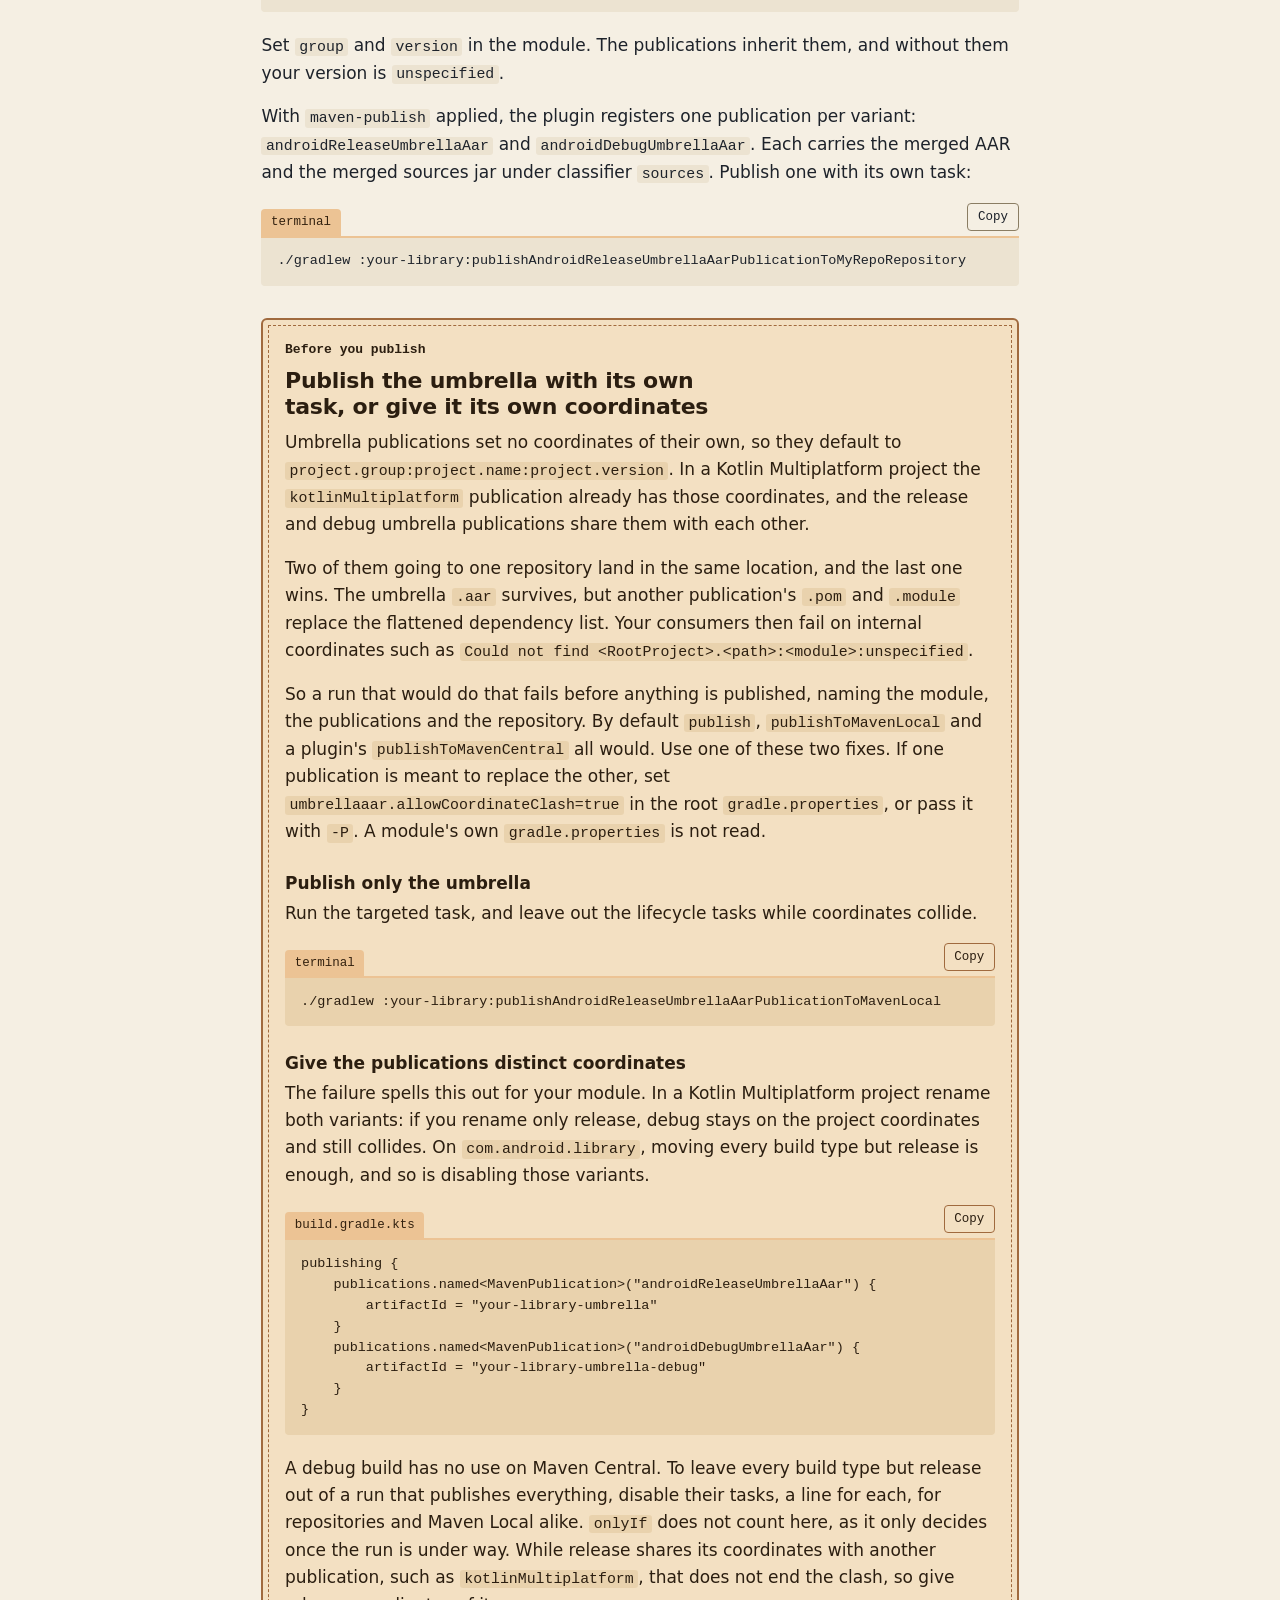
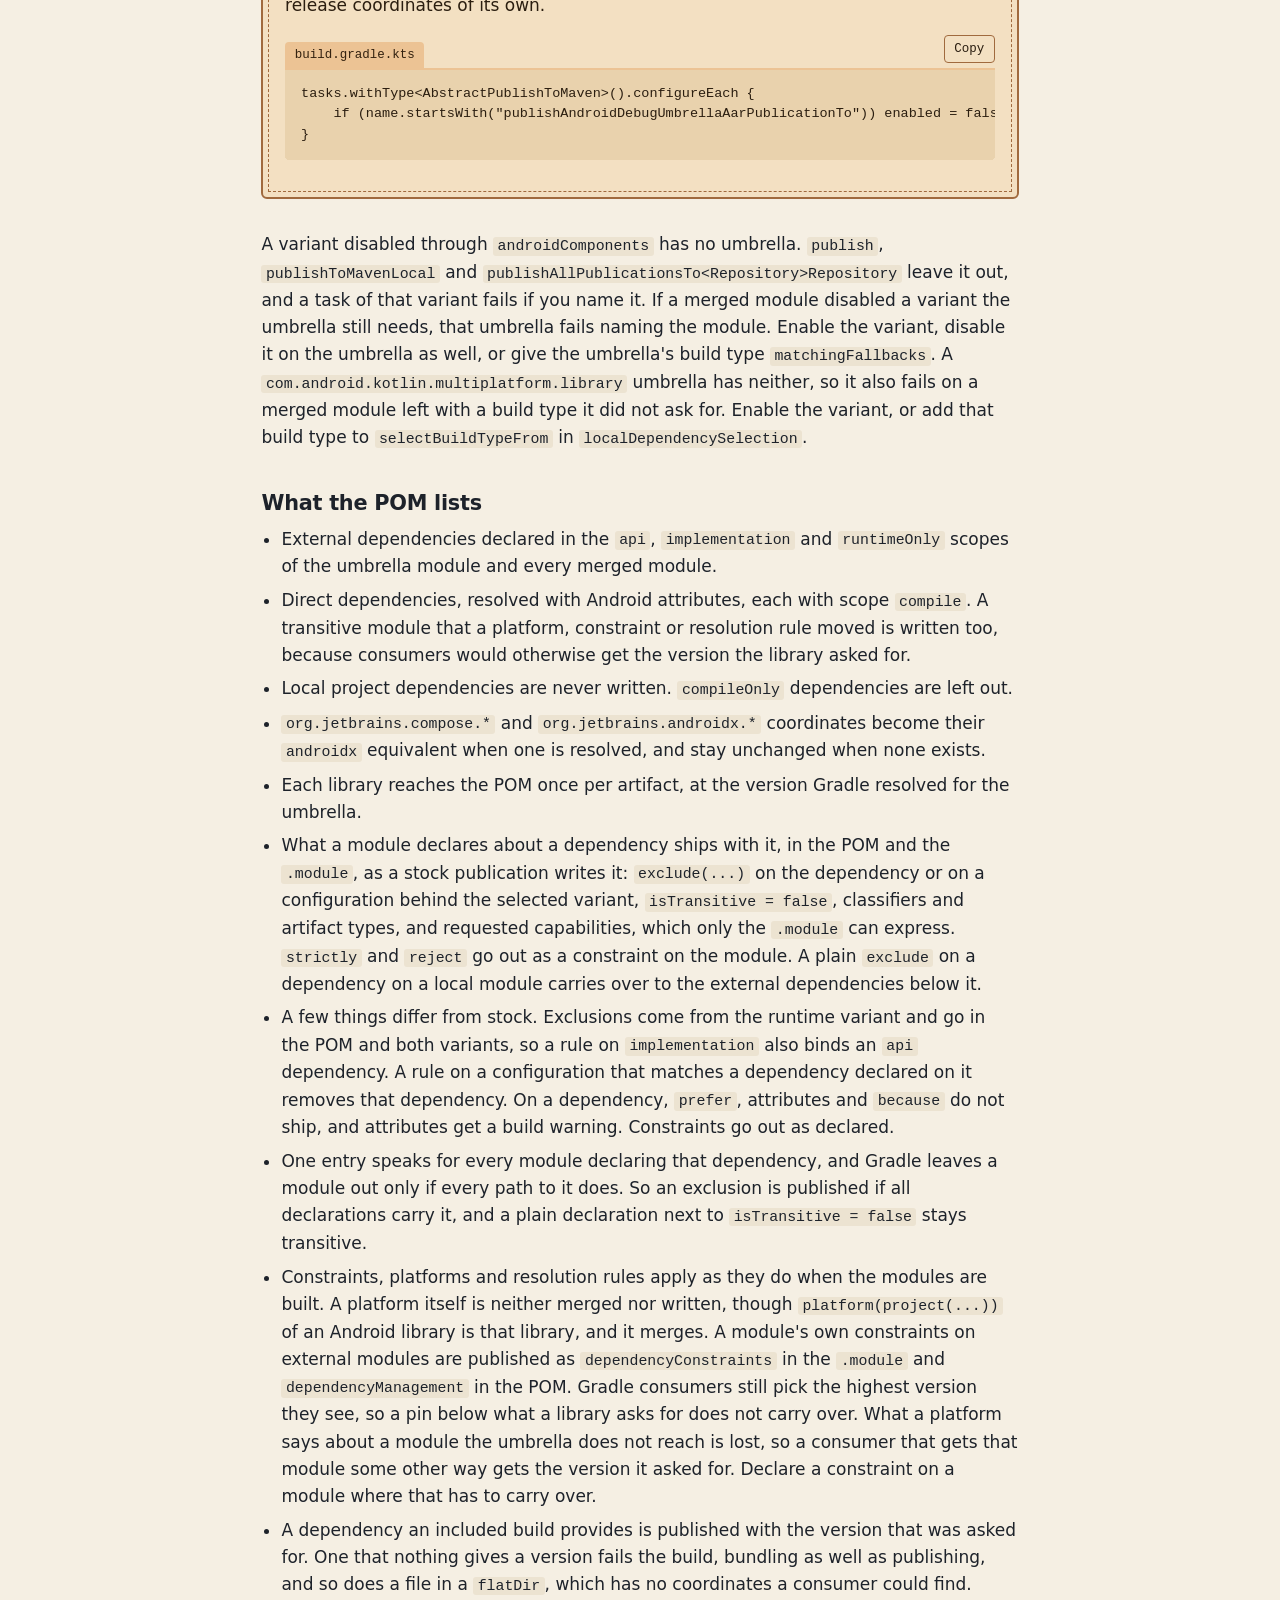
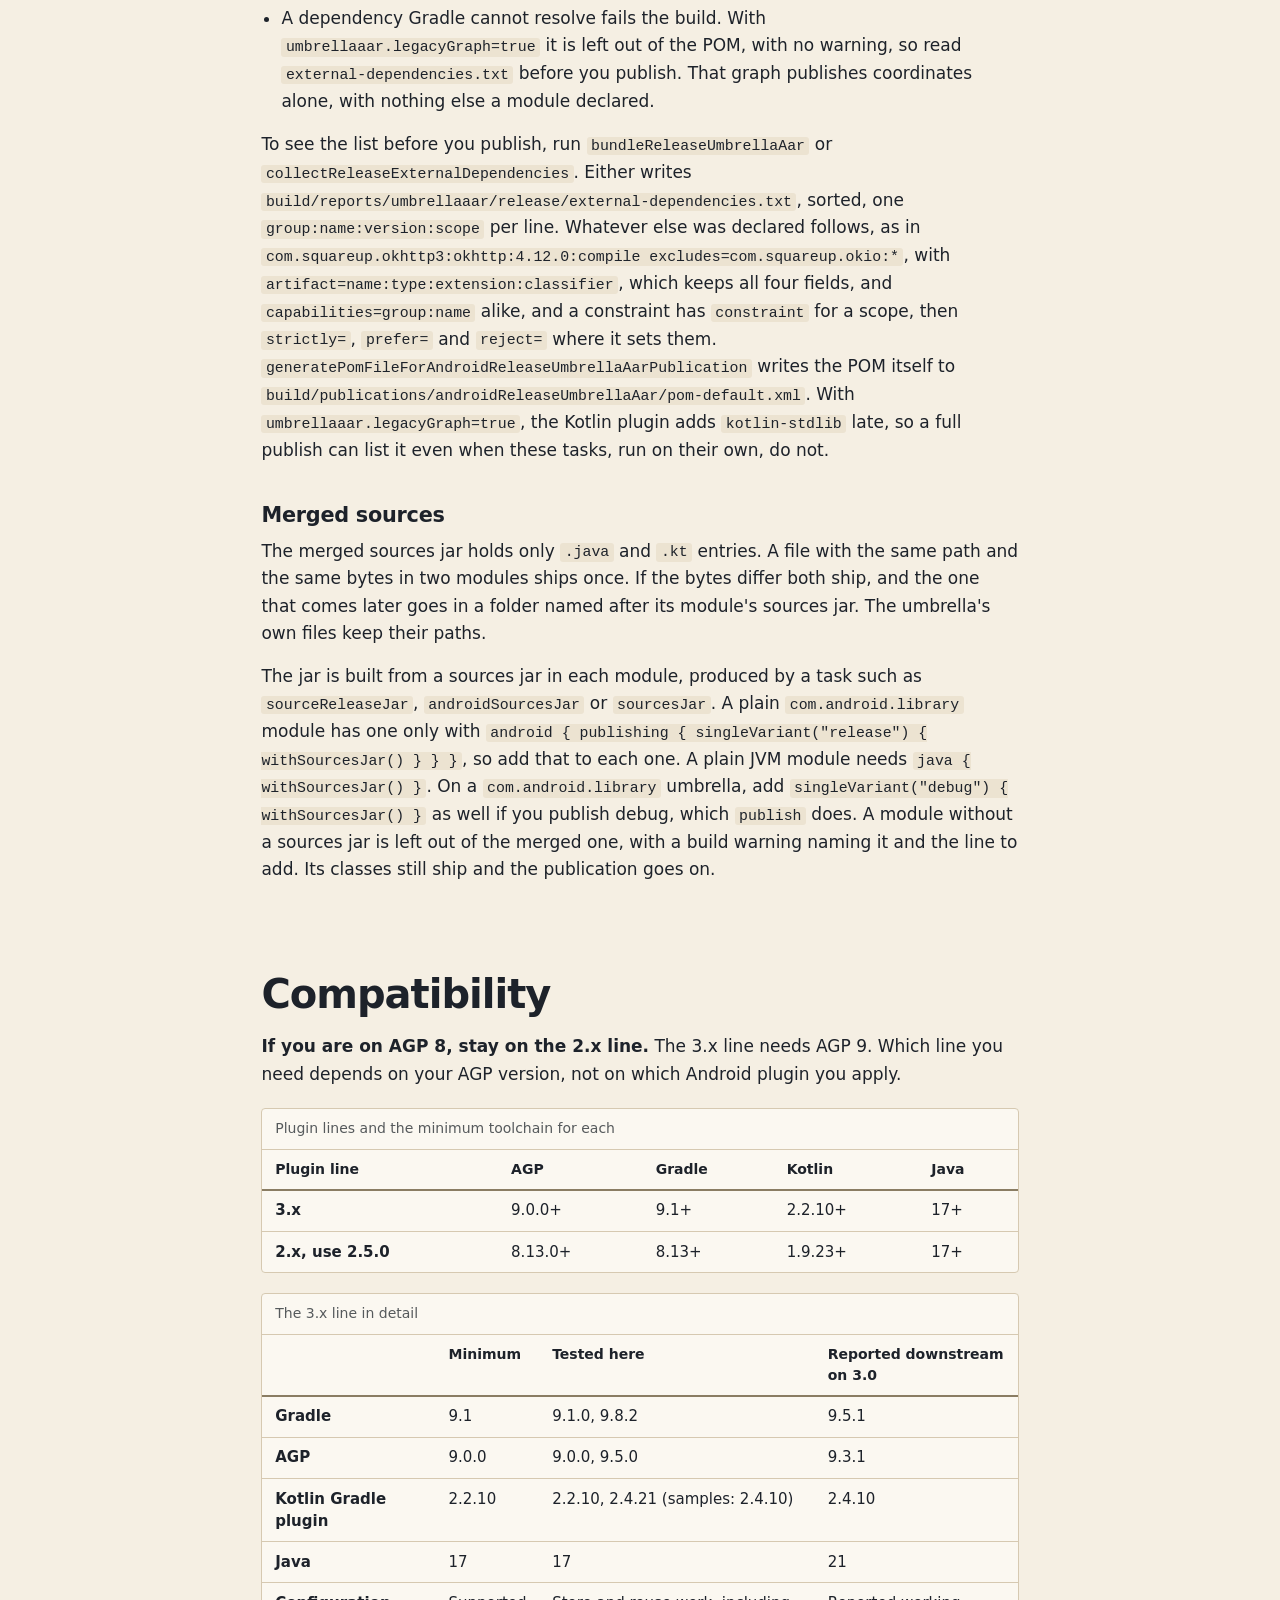
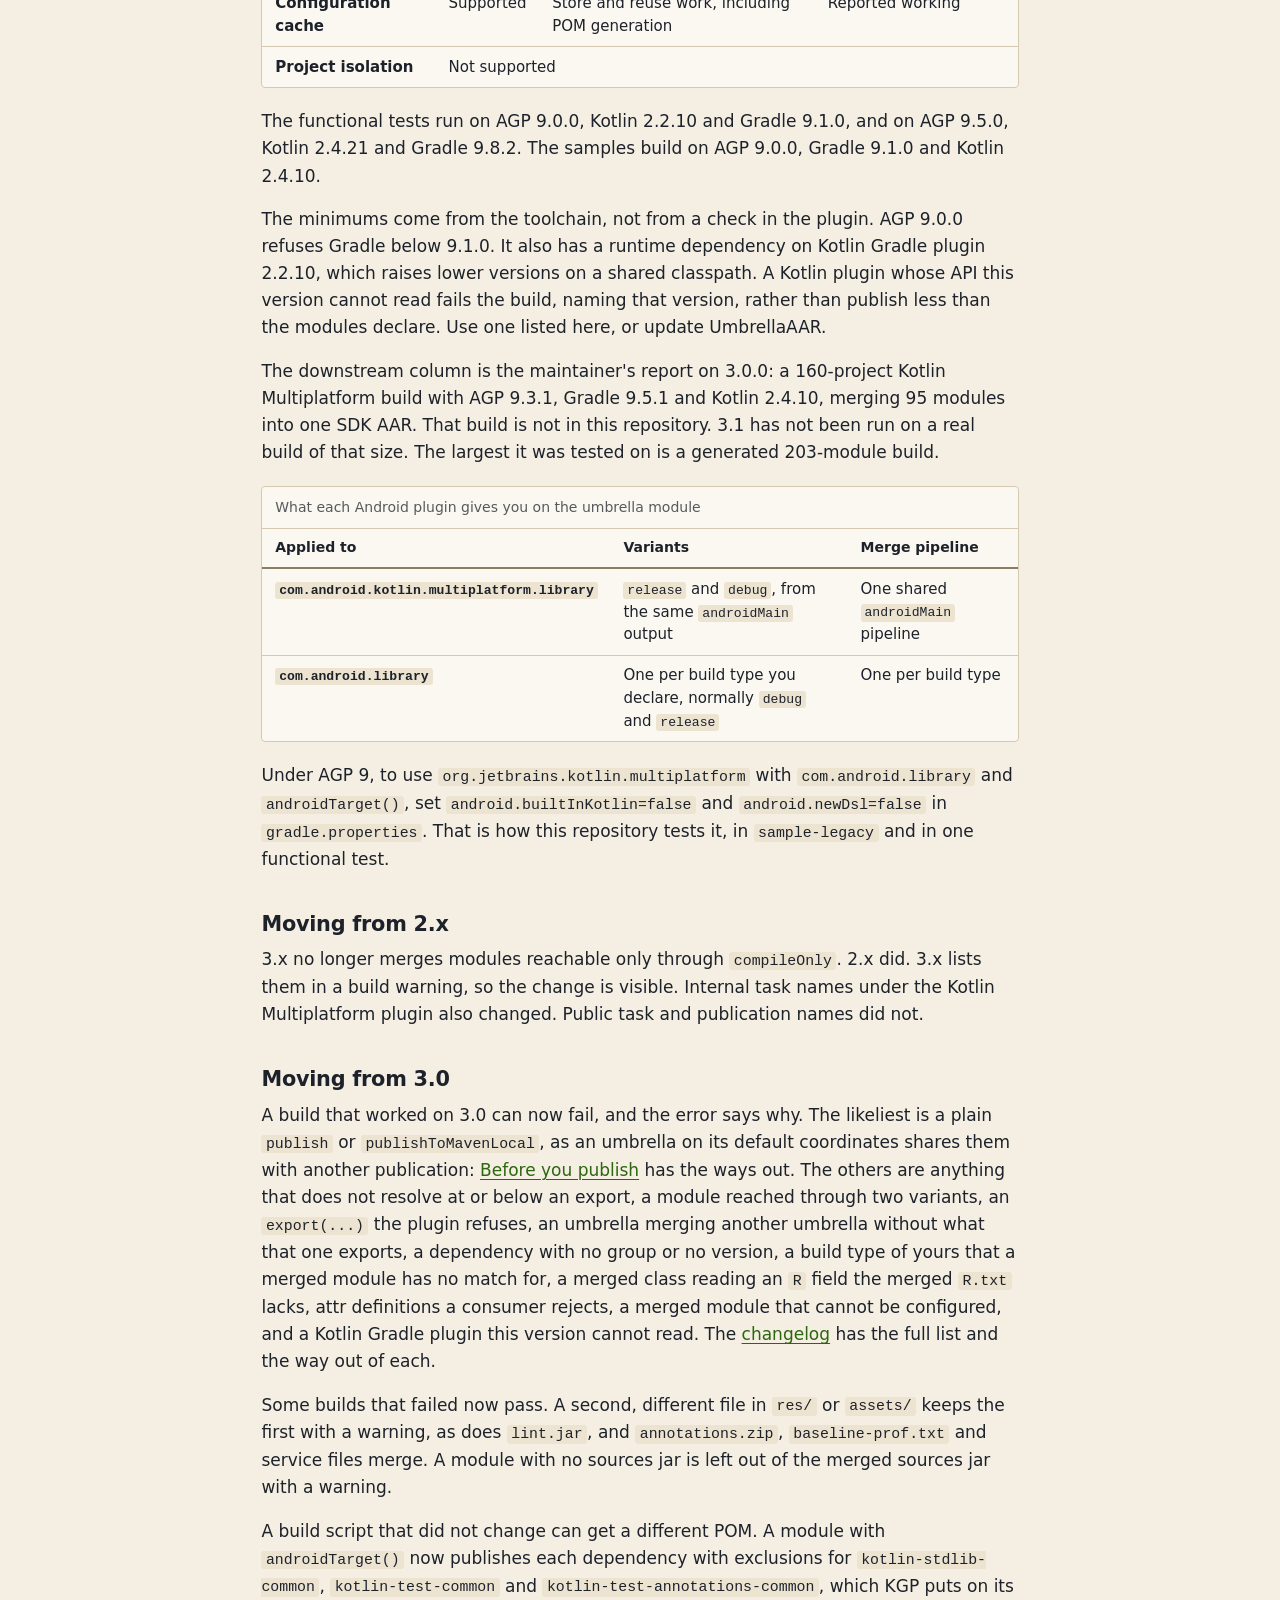
==== commit 2629b762: "Bring the site up to 3.1.0" ====
--- a/site/index.html
+++ b/site/index.html
@@ -262,7 +262,7 @@
     </figure>
 
     <div class="col">
-      <p>You apply the plugin to one Android library module, the umbrella module, and name other modules with <code>export</code>. From there the plugin follows <code>api</code>, <code>implementation</code> and <code>runtimeOnly</code> project dependencies through the source sets that reach the Android main compilation, so you only name the entry points.</p>
+      <p>You apply the plugin to one Android library module, the umbrella module, and name other modules with <code>export</code>. From there Gradle's own dependency resolution decides. Each module brings the <code>api</code>, <code>implementation</code> and <code>runtimeOnly</code> dependencies of the variant Gradle selects for Android, or of its <code>jvm()</code> variant if it has no Android target, so you only name the entry points.</p>
       <p>It takes each module's archive, rewrites references to merged <code>R</code> classes so they point at your umbrella namespace, and merges everything into the umbrella module's own AAR.</p>
       <p>External libraries are never unpacked. Add the companion POM plugin and they are listed in the published POM, so your consumers resolve them as usual.</p>
     </div>
@@ -297,7 +297,7 @@
         </figure>
         <p>AGP requires <code>namespace</code> and <code>compileSdk</code> here and stops with an error without them. <code>androidLibrary</code> is the older, deprecated name for the <code>android</code> block. The repository's samples still use it, and both work.</p>
         <p>The plugin resolves from the <a href="https://plugins.gradle.org/plugin/io.github.tiper.umbrellaaar">Gradle Plugin Portal</a> and <a href="https://central.sonatype.com/search?q=g%3Aio.github.tiper">Maven Central</a>, so it needs no extra repository if your <code>pluginManagement</code> block already has <code>gradlePluginPortal()</code> or <code>mavenCentral()</code>. The Kotlin and Android ids above carry no version. Declare the Kotlin and Android plugins in your root build with <code>apply false</code>, or replace these lines with your version catalog aliases.</p>
-        <p>Tasks are registered only when <code>com.android.library</code> or <code>com.android.kotlin.multiplatform.library</code> is applied to the module. On <code>com.android.application</code> you get the <code>export</code> configuration and no tasks.</p>
+        <p>Tasks are registered only when <code>com.android.library</code> or <code>com.android.kotlin.multiplatform.library</code> is applied to the module. On <code>com.android.application</code> you get the <code>export</code> configuration, no tasks, and a warning saying so.</p>
       </li>
       <li>
         <h3>Declare what goes in</h3>
@@ -312,6 +312,8 @@
           </div>
         </figure>
         <p>This goes at the top level of the build file. <code>export</code> takes local projects and platforms. An external coordinate on <code>export</code> fails the build, because it would not be merged. So do <code>files(...)</code> and a project asked for a capability, a configuration or attributes, or with <code>isTransitive = false</code>.</p>
+        <p><code>export</code> says what to merge and nothing more. It puts no module on the umbrella module's compile classpath. If the umbrella has code of its own that calls an exported module, declare that module with <code>api(...)</code> or <code>implementation(...)</code> as well.</p>
+        <p>If the same module builds Apple frameworks, it can merge every local module those frameworks export, with <code>umbrellaAar { includeFrameworkExports = true }</code>. <code>export(...)</code> keeps working next to it. A framework export with no Android or JVM target stays out of the AAR, with a build warning naming it. With <code>umbrellaaar.legacyGraph=true</code> it fails the build instead.</p>
       </li>
       <li>
         <h3>Run the task</h3>
@@ -333,7 +335,7 @@
 </code></pre>
           </div>
         </figure>
-        <p>The file name is the project name plus the lowercase variant. For sources, run <code>androidReleaseUmbrellaAarSourcesJar</code>, which writes <code>your-library-release-sources.jar</code> next to the AAR. The bundle task does not build it for you.</p>
+        <p>The file name is the project name plus the variant. For sources, run <code>androidReleaseUmbrellaAarSourcesJar</code>, which writes <code>your-library-release-sources.jar</code> next to the AAR. The bundle task does not build it for you.</p>
       </li>
     </ol>
 
@@ -344,13 +346,14 @@
       <div class="scroll" tabindex="0" role="group" aria-label="Example of the merged modules report">
 <pre class="report"><code><span class="tok-comment"># Modules merged into the umbrella AAR by :your-library:extractAndroidMainDependencies</span>
 <span class="tok-comment"># &lt;project path&gt;	&lt;first edge that reached it&gt;</span>
-:core	:feature-b -&gt; commonMainApi
+:core	:feature-b -&gt; androidRuntimeElements
 :feature-a	:your-library -&gt; export
 :feature-b	:your-library -&gt; export
 </code></pre>
       </div>
     </figure>
     <p>Each line is a merged project and the first edge that reached it, tab separated. On a <code>com.android.library</code> umbrella the folder is the build type, such as <code>release</code>, instead of <code>androidMain</code>. Read it after you change dependencies, and diff it between builds to catch a module you did not mean to ship.</p>
+    <p>A warning prints on the build that did the work. What the plugin reports while the task graph forms, such as a missing sources jar or an exclude that left nothing out, prints when the configuration cache entry is stored and not when it is reused. What the merge reports, such as duplicate resources, prints when <code>merge&lt;Pipeline&gt;UmbrellaAarDependencies</code> runs and not when it is up to date or comes from the build cache. So a log with no warnings does not mean nothing was left out. Run with <code>--no-configuration-cache --rerun-tasks</code> to see them all again.</p>
   </section>
 
   <section id="whats-in-the-aar" class="col" aria-labelledby="whats-in-the-aar-title">
@@ -366,11 +369,14 @@
         </thead>
         <tbody>
           <tr class="group-row"><th colspan="2" scope="rowgroup">Merged into one file</th></tr>
-          <tr><th scope="row"><code>classes.jar</code></th><td>One jar from the umbrella's classes and every dependency's entries, including plain JVM modules. A duplicate entry follows the rule above, including a clash with the umbrella module. The comparison runs after <code>R</code> rewriting.</td></tr>
+          <tr><th scope="row"><code>classes.jar</code></th><td>One jar from the umbrella's classes and every dependency's entries, including plain JVM modules. A duplicate entry follows the rule above, including a clash with the umbrella module.</td></tr>
           <tr><th scope="row"><code>AndroidManifest.xml</code></th><td>Merged with ManifestMerger2 in a single pass. A merge error fails the build with <code>Manifest merge failed:</code>.</td></tr>
           <tr><th scope="row"><code>R.txt</code></th><td>Merged by resource type and name, and the first of a symbol stays. A styleable two modules share lists the children of both, and the id of an <code>&lt;enum&gt;</code> that lost its attr leaves with it. IDs are not renumbered. A field a merged class reads and this file lacks fails the build, naming the field, the class and the module.</td></tr>
           <tr><th scope="row"><code>public.txt</code></th><td>Merged only if every module contributing resources ships one. Otherwise it is dropped with a warning naming both groups, and all merged resources stay public.</td></tr>
-          <tr><th scope="row"><code>proguard.txt</code>, <code>.pro</code> files</th><td>Concatenated into one root <code>proguard.txt</code>, umbrella rules first, with the files a JVM module carries in <code>META-INF/proguard/</code>. Rules are not de-duplicated. A rule naming a merged module's <code>R</code> is pointed at the umbrella's, and a wildcard that reaches one, however it is spelled, gets the umbrella's <code>R</code> listed next to it. A rule on every field of such a class would keep what the other modules declare, so what it reached, read from that module's <code>R.txt</code>, goes in a rule of its own.</td></tr>
+          <tr><th scope="row"><code>proguard.txt</code>, <code>.pro</code> files</th><td>Concatenated into one root <code>proguard.txt</code>, umbrella rules first, with the files a JVM module carries in <code>META-INF/proguard/</code>. A JVM module with <code>META-INF/com.android.tools/</code> rules loses those legacy files to them, as in any consumer. Rules are not de-duplicated. A rule naming a merged module's <code>R</code> is pointed at the umbrella's, and a wildcard that reaches one, however it is spelled, gets the umbrella's <code>R</code> listed next to it. A rule on every field of such a class would keep what the other modules declare, so what it reached, read from that module's <code>R.txt</code>, goes in a rule of its own.</td></tr>
+          <tr><th scope="row"><code>annotations.zip</code></th><td>Merged. The typedef annotations of every module are kept, and two modules sharing a package have their items combined. An item both declare keeps the first. A file that cannot be read as XML fails the build, naming both modules.</td></tr>
+          <tr><th scope="row"><code>baseline-prof.txt</code></th><td>Combined line by line. A line two modules share ships once.</td></tr>
+          <tr><th scope="row"><code>aar-metadata.properties</code></th><td>Keeps the strictest requirement of every module: the highest <code>minCompileSdk</code> with that module's minor, the highest minimum AGP version, and core library desugaring if any module needs it. A key with no rule of its own, such as <code>forceCompileSdkPreview</code>, keeps the first value, with a warning naming what was dropped.</td></tr>
         </tbody>
         <tbody>
           <tr class="group-row"><th colspan="2" scope="rowgroup">Kept side by side, renamed per module</th></tr>
@@ -380,7 +386,7 @@
         </tbody>
         <tbody>
           <tr class="group-row"><th colspan="2" scope="rowgroup">Overridden, as in a consumer<span>The umbrella's own file stays, otherwise the first module's in merge order, and a warning names the rest. Identical bytes stay quiet.</span></th></tr>
-          <tr><th scope="row">Other <code>res/</code> folders</th><td><code>layout</code>, <code>drawable</code>, <code>raw</code>, <code>xml</code>, <code>navigation</code> and the rest. A resource is a folder and a name, so <code>res/drawable/a.png</code> and <code>res/drawable/a.xml</code> are one resource.</td></tr>
+          <tr><th scope="row">Other <code>res/</code> folders</th><td><code>layout</code>, <code>drawable</code>, <code>raw</code>, <code>xml</code>, <code>navigation</code> and the rest. A resource is a folder and a name, so <code>res/drawable/a.png</code> and <code>res/drawable/a.xml</code> are one resource. The ids a lost file declares with <code>@+id/</code> stay, as they do in a consumer, in <code>res/values/&lt;module&gt;-overridden-ids.xml</code>.</td></tr>
           <tr><th scope="row"><code>assets/</code></th><td>By path.</td></tr>
         </tbody>
         <tbody>
@@ -388,8 +394,12 @@
           <tr><th scope="row"><code>jni/</code></th><td>Kept per ABI. A clash reports that two modules ship a native library with the same name.</td></tr>
           <tr><th scope="row"><code>libs/*.jar</code></th><td>Copied as opaque files. Classes inside these jars are not rewritten.</td></tr>
           <tr><th scope="row"><code>aidl/</code></th><td>Kept as they are.</td></tr>
-          <tr><th scope="row"><code>META-INF/</code></th><td>Not merged, at the AAR root or inside <code>classes.jar</code>, apart from <code>META-INF/services/&lt;interface&gt;</code> files, whose providers are combined, and the rule files above.</td></tr>
+          <tr><th scope="row"><code>META-INF/</code></th><td>Not merged, at the AAR root or inside <code>classes.jar</code>, with three exceptions: <code>aar-metadata.properties</code>, merged as above, <code>META-INF/services/&lt;interface&gt;</code> files inside <code>classes.jar</code>, whose providers are combined, and the rule files above. A consumer that finds rules in <code>META-INF/com.android.tools/</code> reads no other rules of the AAR, so a copy of <code>proguard.txt</code> joins them.</td></tr>
           <tr><th scope="row">Anything else</th><td>Same rule, for example data-binding folders.</td></tr>
+        </tbody>
+        <tbody>
+          <tr class="group-row"><th colspan="2" scope="rowgroup">One kept, with a warning</th></tr>
+          <tr><th scope="row"><code>lint.jar</code></th><td>An AAR carries one. The umbrella's own stays, otherwise the first module's in merge order, and a warning names the modules whose lint checks do not ship. Identical bytes stay quiet.</td></tr>
         </tbody>
         <tbody>
           <tr class="group-row"><th colspan="2" scope="rowgroup">Paths a disk cannot hold<span>These fail the build, identical bytes or not, naming both modules. Rename one.</span></th></tr>
@@ -399,15 +409,10 @@
         <tbody>
           <tr class="group-row"><th colspan="2" scope="rowgroup">Fixed names, one contributor<span>Not merged. The first file is kept and a second, different file fails the build. Renaming is not an option.</span></th></tr>
           <tr><th scope="row"><code>navigation.json</code></th><td>Only one module in the graph can effectively contribute it.</td></tr>
-          <tr><th scope="row"><code>lint.jar</code></th><td>Only one module can publish custom lint checks through the umbrella, and that includes the umbrella's own file.</td></tr>
-          <tr><th scope="row"><code>annotations.zip</code></th><td>AGP generates this file, so two modules that each produce one block the merge.</td></tr>
-          <tr><th scope="row"><code>baseline-prof.txt</code></th><td>Plain text, but not merged. Baseline profiles from two modules cannot be combined.</td></tr>
-          <tr><th scope="row"><code>prefab/</code></th><td>Files are kept per path, and a differing <code>prefab/prefab.json</code> fails the build. Assume one prefab module per umbrella. This case is untested.</td></tr>
+          <tr><th scope="row"><code>prefab/</code></th><td>Files are kept per path, and a differing <code>prefab/prefab.json</code> fails the build. AGP generates it, so it cannot be renamed. Keep prefab in one module per umbrella. No test builds a real prefab module.</td></tr>
         </tbody>
         <tbody>
           <tr class="group-row"><th colspan="2" scope="rowgroup">Dropped with no warning</th></tr>
-          <tr><th scope="row"><code>aar-metadata.properties</code></th><td>Dropped from every dependency module. Only the umbrella's copy ships, so <code>minCompileSdk</code>, <code>minAndroidGradlePluginVersion</code> and <code>coreLibraryDesugaringEnabled</code> set by a merged module are lost. Set them on the umbrella module.</td></tr>
-          <tr><th scope="row">Entries ending in <code>classes.jar</code></th><td>Any entry other than the root <code>classes.jar</code>, such as <code>libs/foo-classes.jar</code>. The filter is a suffix match.</td></tr>
           <tr><th scope="row"><code>MANIFEST.MF</code></th><td>Stripped from JAR modules only. One inside an AAR's <code>classes.jar</code> is not filtered.</td></tr>
           <tr><th scope="row"><code>module-info.class</code></th><td>Left out of <code>classes.jar</code>, at its root and under <code>META-INF/versions/</code>. One jar is no one JVM module, and an AAR's classes run from the class path, which reads none.</td></tr>
           <tr><th scope="row">Other task outputs</th><td>Any module output that is neither <code>.aar</code> nor <code>.jar</code>.</td></tr>
@@ -416,6 +421,8 @@
           <tr class="group-row"><th colspan="2" scope="rowgroup">Never in the AAR</th></tr>
           <tr><th scope="row">External dependencies</th><td>They stay external. The AAR carries no dependency list, so consumers only get them through a POM from the companion plugin.</td></tr>
           <tr><th scope="row">Modules reached only through <code>compileOnly</code></th><td>Not merged. The build logs a warning listing them. Use <code>api</code> or <code>implementation</code> if they must ship. An <code>exclude(...)</code> of the module on <code>export</code> says it stays out on purpose, which ends the warning.</td></tr>
+          <tr><th scope="row">Local modules the umbrella depends on without exporting them</th><td>Not merged, and not in the POM. An <code>implementation(project(...))</code> on the umbrella module is no export. The build logs a warning listing them. Add <code>export(project(...))</code> if they must ship.</td></tr>
+          <tr><th scope="row">Modules removed with <code>exclude(...)</code></th><td>Not merged, and not in the POM. The build logs a warning listing them. If the merged code uses them at runtime, publish them separately and have consumers depend on them.</td></tr>
         </tbody>
       </table>
     </div>
@@ -426,7 +433,7 @@
 
   <section id="publishing" class="col" aria-labelledby="publishing-title">
     <h2 id="publishing-title">Publishing</h2>
-    <p>The companion plugin, <code>io.github.tiper.umbrellaaar.pom</code>, writes the POM that the AAR alone cannot carry. It does nothing unless the main plugin is applied, and it can go before or after <code>maven-publish</code>.</p>
+    <p>The companion plugin, <code>io.github.tiper.umbrellaaar.pom</code>, writes the POM that the AAR alone cannot carry. Without the main plugin or <code>maven-publish</code> it publishes nothing, and warns which one is missing. It can go before or after <code>maven-publish</code>.</p>
     <figure class="snippet">
       <figcaption><span class="file">build.gradle.kts</span></figcaption>
       <div class="scroll" tabindex="0" role="group" aria-label="Build file with the POM plugin and a Maven repository">
@@ -486,7 +493,7 @@
       </figure>
 
       <h4>Give the publications distinct coordinates</h4>
-      <p>The failure spells this out for your module. In a Kotlin Multiplatform project rename both variants: if you rename only release, debug stays on the project coordinates and still collides. On <code>com.android.library</code>, moving debug is enough, and so is disabling that variant.</p>
+      <p>The failure spells this out for your module. In a Kotlin Multiplatform project rename both variants: if you rename only release, debug stays on the project coordinates and still collides. On <code>com.android.library</code>, moving every build type but release is enough, and so is disabling those variants.</p>
       <figure class="snippet">
         <figcaption><span class="file">build.gradle.kts</span></figcaption>
         <div class="scroll" tabindex="0" role="group" aria-label="Distinct artifact ids for both umbrella publications">
@@ -501,12 +508,12 @@
 </code></pre>
         </div>
       </figure>
-      <p>A debug build has no use on Maven Central. To leave one out of a run that publishes everything, disable its tasks. <code>onlyIf</code> does not count here, as it only decides once the run is under way.</p>
+      <p>A debug build has no use on Maven Central. To leave every build type but release out of a run that publishes everything, disable their tasks, a line for each, for repositories and Maven Local alike. <code>onlyIf</code> does not count here, as it only decides once the run is under way. While release shares its coordinates with another publication, such as <code>kotlinMultiplatform</code>, that does not end the clash, so give release coordinates of its own.</p>
       <figure class="snippet">
         <figcaption><span class="file">build.gradle.kts</span></figcaption>
         <div class="scroll" tabindex="0" role="group" aria-label="Publish tasks disabled for the debug umbrella publication">
 <pre><code>tasks.withType&lt;AbstractPublishToMaven&gt;().configureEach {
-    if (publication.name == <span class="tok-string">"androidDebugUmbrellaAar"</span>) enabled = false
+    if (name.startsWith(<span class="tok-string">"publishAndroidDebugUmbrellaAarPublicationTo"</span>)) enabled = false
 }
 </code></pre>
         </div>
@@ -523,12 +530,13 @@
       <li><code>org.jetbrains.compose.*</code> and <code>org.jetbrains.androidx.*</code> coordinates become their <code>androidx</code> equivalent when one is resolved, and stay unchanged when none exists.</li>
       <li>Each library reaches the POM once per artifact, at the version Gradle resolved for the umbrella.</li>
       <li>What a module declares about a dependency ships with it, in the POM and the <code>.module</code>, as a stock publication writes it: <code>exclude(...)</code> on the dependency or on a configuration behind the selected variant, <code>isTransitive = false</code>, classifiers and artifact types, and requested capabilities, which only the <code>.module</code> can express. <code>strictly</code> and <code>reject</code> go out as a constraint on the module. A plain <code>exclude</code> on a dependency on a local module carries over to the external dependencies below it.</li>
+      <li>A few things differ from stock. Exclusions come from the runtime variant and go in the POM and both variants, so a rule on <code>implementation</code> also binds an <code>api</code> dependency. A rule on a configuration that matches a dependency declared on it removes that dependency. On a dependency, <code>prefer</code>, attributes and <code>because</code> do not ship, and attributes get a build warning. Constraints go out as declared.</li>
       <li>One entry speaks for every module declaring that dependency, and Gradle leaves a module out only if every path to it does. So an exclusion is published if all declarations carry it, and a plain declaration next to <code>isTransitive = false</code> stays transitive.</li>
-      <li>Constraints, platforms and resolution rules apply as they do when the modules are built. A platform itself is neither merged nor written. A module's own constraints on external modules are published as <code>dependencyConstraints</code> in the <code>.module</code> and <code>dependencyManagement</code> in the POM. Gradle consumers still pick the highest version they see, so a pin below what a library asks for does not carry over. What a platform says about a module the umbrella does not reach is lost, so a consumer that gets that module some other way gets the version it asked for. Declare a constraint on a module where that has to carry over.</li>
+      <li>Constraints, platforms and resolution rules apply as they do when the modules are built. A platform itself is neither merged nor written, though <code>platform(project(...))</code> of an Android library is that library, and it merges. A module's own constraints on external modules are published as <code>dependencyConstraints</code> in the <code>.module</code> and <code>dependencyManagement</code> in the POM. Gradle consumers still pick the highest version they see, so a pin below what a library asks for does not carry over. What a platform says about a module the umbrella does not reach is lost, so a consumer that gets that module some other way gets the version it asked for. Declare a constraint on a module where that has to carry over.</li>
       <li>A dependency an included build provides is published with the version that was asked for. One that nothing gives a version fails the build, bundling as well as publishing, and so does a file in a <code>flatDir</code>, which has no coordinates a consumer could find.</li>
       <li>A dependency Gradle cannot resolve fails the build. With <code>umbrellaaar.legacyGraph=true</code> it is left out of the POM, with no warning, so read <code>external-dependencies.txt</code> before you publish. That graph publishes coordinates alone, with nothing else a module declared.</li>
     </ul>
-    <p>To see the list before you publish, run <code>collectReleaseExternalDependencies</code>. It writes <code>build/reports/umbrellaaar/release/external-dependencies.txt</code>, sorted, one <code>group:name:version:scope</code> per line. Whatever else was declared follows, as in <code>com.squareup.okhttp3:okhttp:4.12.0:compile excludes=com.squareup.okio:*</code>, with <code>artifact=name:type:extension:classifier</code>, which keeps all four fields, and <code>capabilities=group:name</code> alike, and a constraint has <code>constraint</code> for a scope, then <code>strictly=</code>, <code>prefer=</code> and <code>reject=</code> where it sets them. <code>generatePomFileForAndroidReleaseUmbrellaAarPublication</code> writes the POM itself to <code>build/publications/androidReleaseUmbrellaAar/pom-default.xml</code>. The Kotlin plugin adds <code>kotlin-stdlib</code> late, so a full publish can list it when these tasks run on their own do not.</p>
+    <p>To see the list before you publish, run <code>bundleReleaseUmbrellaAar</code> or <code>collectReleaseExternalDependencies</code>. Either writes <code>build/reports/umbrellaaar/release/external-dependencies.txt</code>, sorted, one <code>group:name:version:scope</code> per line. Whatever else was declared follows, as in <code>com.squareup.okhttp3:okhttp:4.12.0:compile excludes=com.squareup.okio:*</code>, with <code>artifact=name:type:extension:classifier</code>, which keeps all four fields, and <code>capabilities=group:name</code> alike, and a constraint has <code>constraint</code> for a scope, then <code>strictly=</code>, <code>prefer=</code> and <code>reject=</code> where it sets them. <code>generatePomFileForAndroidReleaseUmbrellaAarPublication</code> writes the POM itself to <code>build/publications/androidReleaseUmbrellaAar/pom-default.xml</code>. With <code>umbrellaaar.legacyGraph=true</code>, the Kotlin plugin adds <code>kotlin-stdlib</code> late, so a full publish can list it even when these tasks, run on their own, do not.</p>
 
     <h3 id="merged-sources">Merged sources</h3>
     <p>The merged sources jar holds only <code>.java</code> and <code>.kt</code> entries. A file with the same path and the same bytes in two modules ships once. If the bytes differ both ship, and the one that comes later goes in a folder named after its module's sources jar. The umbrella's own files keep their paths.</p>
@@ -565,14 +573,14 @@
           <tr>
             <th scope="col"><span class="visually-hidden">Tool or feature</span></th>
             <th scope="col">Minimum</th>
-            <th scope="col">In this repository</th>
-            <th scope="col">Reported downstream</th>
+            <th scope="col">Tested here</th>
+            <th scope="col">Reported downstream on 3.0</th>
           </tr>
         </thead>
         <tbody>
-          <tr><th scope="row">Gradle</th><td>9.1</td><td>9.1.0</td><td>9.5.1</td></tr>
-          <tr><th scope="row">AGP</th><td>9.0.0</td><td>9.0.0</td><td>9.3.1</td></tr>
-          <tr><th scope="row">Kotlin Gradle plugin</th><td>2.2.10</td><td>2.2.10</td><td>2.4.10</td></tr>
+          <tr><th scope="row">Gradle</th><td>9.1</td><td>9.1.0, 9.8.2</td><td>9.5.1</td></tr>
+          <tr><th scope="row">AGP</th><td>9.0.0</td><td>9.0.0, 9.5.0</td><td>9.3.1</td></tr>
+          <tr><th scope="row">Kotlin Gradle plugin</th><td>2.2.10</td><td>2.2.10, 2.4.21 (samples: 2.4.10)</td><td>2.4.10</td></tr>
           <tr><th scope="row">Java</th><td>17</td><td>17</td><td>21</td></tr>
           <tr><th scope="row">Configuration cache</th><td>Supported</td><td>Store and reuse work, including POM generation</td><td>Reported working</td></tr>
           <tr><th scope="row">Project isolation</th><td colspan="3">Not supported</td></tr>
@@ -580,8 +588,9 @@
       </table>
     </div>
 
-    <p>The minimums come from the toolchain, not from a check in the plugin. AGP 9.0.0 refuses Gradle below 9.1.0. It also has a runtime dependency on Kotlin Gradle plugin 2.2.10, which raises lower versions on a shared classpath.</p>
-    <p>The downstream column is the maintainer's report: a 160-project Kotlin Multiplatform build with AGP 9.3.1, Gradle 9.5.1 and Kotlin 2.4.10, merging 95 modules into one SDK AAR. That build is not in this repository.</p>
+    <p>The functional tests run on AGP 9.0.0, Kotlin 2.2.10 and Gradle 9.1.0, and on AGP 9.5.0, Kotlin 2.4.21 and Gradle 9.8.2. The samples build on AGP 9.0.0, Gradle 9.1.0 and Kotlin 2.4.10.</p>
+    <p>The minimums come from the toolchain, not from a check in the plugin. AGP 9.0.0 refuses Gradle below 9.1.0. It also has a runtime dependency on Kotlin Gradle plugin 2.2.10, which raises lower versions on a shared classpath. A Kotlin plugin whose API this version cannot read fails the build, naming that version, rather than publish less than the modules declare. Use one listed here, or update UmbrellaAAR.</p>
+    <p>The downstream column is the maintainer's report on 3.0.0: a 160-project Kotlin Multiplatform build with AGP 9.3.1, Gradle 9.5.1 and Kotlin 2.4.10, merging 95 modules into one SDK AAR. That build is not in this repository. 3.1 has not been run on a real build of that size. The largest it was tested on is a generated 203-module build.</p>
 
     <div class="scroll table-scroll" tabindex="0" role="group" aria-labelledby="umbrella-caption">
       <table class="table-wide">
@@ -595,20 +604,23 @@
         </thead>
         <tbody>
           <tr><th scope="row"><code>com.android.kotlin.multiplatform.library</code></th><td><code>release</code> and <code>debug</code>, from the same <code>androidMain</code> output</td><td>One shared <code>androidMain</code> pipeline</td></tr>
-          <tr><th scope="row"><code>com.android.library</code></th><td>One per build type present when the plugin is applied, normally <code>debug</code> and <code>release</code></td><td>One per build type</td></tr>
+          <tr><th scope="row"><code>com.android.library</code></th><td>One per build type you declare, normally <code>debug</code> and <code>release</code></td><td>One per build type</td></tr>
         </tbody>
       </table>
     </div>
 
-    <p>Under AGP 9, <code>org.jetbrains.kotlin.multiplatform</code> with <code>com.android.library</code> and <code>androidTarget()</code> is exercised in this repository only by <code>sample-legacy</code>, which sets <code>android.builtInKotlin=false</code> and <code>android.newDsl=false</code>.</p>
+    <p>Under AGP 9, to use <code>org.jetbrains.kotlin.multiplatform</code> with <code>com.android.library</code> and <code>androidTarget()</code>, set <code>android.builtInKotlin=false</code> and <code>android.newDsl=false</code> in <code>gradle.properties</code>. That is how this repository tests it, in <code>sample-legacy</code> and in one functional test.</p>
 
     <h3>Moving from 2.x</h3>
     <p>3.x no longer merges modules reachable only through <code>compileOnly</code>. 2.x did. 3.x lists them in a build warning, so the change is visible. Internal task names under the Kotlin Multiplatform plugin also changed. Public task and publication names did not.</p>
 
     <h3>Moving from 3.0</h3>
-    <p>A run that would publish two publications at one set of coordinates now fails, and by default a plain <code>publish</code> or <code>publishToMavenLocal</code> does. <a href="#collision-title">Before you publish</a> has the ways out.</p>
-    <p>A build script that did not change can get a different POM. A module with <code>androidTarget()</code> now publishes each dependency with exclusions for <code>kotlin-stdlib-common</code>, <code>kotlin-test-common</code> and <code>kotlin-test-annotations-common</code>, which KGP puts on its configurations, as a stock <code>.module</code> does. A dependency declared as <code>@aar</code>, or any other <code>@ext</code>, now publishes as not transitive, so consumers no longer get what it depends on from the umbrella. Set <code>isTransitive = true</code> on it to keep that. To check your own build, compare <code>external-dependencies.txt</code> with and without <code>umbrellaaar.legacyGraph=true</code>, and ignore <code> excludes=</code> and a <code>kotlin-stdlib</code> line.</p>
-    <p>An umbrella now resolves under the name <code>classpath</code>, the one AGP lets resolve while the task graph forms. A resolution rule that goes by the name <code>umbrella&lt;BuildType&gt;Classpath</code>, or by a filter that matched it, no longer applies, except for an <code>exclude</code>. Lines in <code>gradle.lockfile</code> for that name no longer apply either, so run with <code>--write-locks</code> once.</p>
+    <p>A build that worked on 3.0 can now fail, and the error says why. The likeliest is a plain <code>publish</code> or <code>publishToMavenLocal</code>, as an umbrella on its default coordinates shares them with another publication: <a href="#collision-title">Before you publish</a> has the ways out. The others are anything that does not resolve at or below an export, a module reached through two variants, an <code>export(...)</code> the plugin refuses, an umbrella merging another umbrella without what that one exports, a dependency with no group or no version, a build type of yours that a merged module has no match for, a merged class reading an <code>R</code> field the merged <code>R.txt</code> lacks, attr definitions a consumer rejects, a merged module that cannot be configured, and a Kotlin Gradle plugin this version cannot read. The <a href="https://github.com/tiper/UmbrellaAAR/blob/main/CHANGELOG.md">changelog</a> has the full list and the way out of each.</p>
+    <p>Some builds that failed now pass. A second, different file in <code>res/</code> or <code>assets/</code> keeps the first with a warning, as does <code>lint.jar</code>, and <code>annotations.zip</code>, <code>baseline-prof.txt</code> and service files merge. A module with no sources jar is left out of the merged sources jar with a warning.</p>
+    <p>A build script that did not change can get a different POM. A module with <code>androidTarget()</code> now publishes each dependency with exclusions for <code>kotlin-stdlib-common</code>, <code>kotlin-test-common</code> and <code>kotlin-test-annotations-common</code>, which KGP puts on its configurations, as a stock <code>.module</code> does. A dependency declared as <code>@aar</code>, or any other <code>@ext</code>, now publishes as not transitive, so consumers no longer get what it depends on from the umbrella. Set <code>isTransitive = true</code> on it to keep that. A rule on a merged module's configuration that matches a dependency declared on it now takes that dependency out of the POM, where 3.0 listed it. To check your own build, compare <code>external-dependencies.txt</code> with and without <code>umbrellaaar.legacyGraph=true</code>. Ignore <code> excludes=</code>, <code>artifact=</code> and <code>capabilities=</code> and constraint lines, which only the default graph writes, and a <code>kotlin-stdlib</code> line, which KGP adds too late for the legacy graph to always see.</p>
+    <p>What a consumer gets can change too. A merged module's <code>minCompileSdk</code>, minimum AGP version and desugaring requirement now ship in the merged AAR, so a consumer has to meet them. A resource two modules declare in <code>res/values</code> now ships once, the first in merge order, where 3.0 shipped both. Modules merge in the order a consumer ranks them, not by folder name. Read the duplicates warning after you upgrade. <code>module-info.class</code> is left out of <code>classes.jar</code>.</p>
+    <p>An umbrella now resolves under the name <code>classpath</code>, the one AGP lets resolve while the task graph forms, so a rule on every configuration now reaches it, and a build script or a plugin creating a configuration of that name after this plugin fails. It is locked like any other configuration, so with dependency locking run with <code>--write-locks</code> once.</p>
+    <p>With <code>maven-publish</code>, the <code>dependencies</code> report now stops on an umbrella that cannot be built, with the message a bundle would stop with. 3.0 marked that node <code>FAILED</code> and went on.</p>
     <p><code>android&lt;Variant&gt;UmbrellaAarSourcesJar</code> still builds the merged sources jar, but it no longer has the jar as an output. To wire the jar into another task, take it from <code>merge&lt;Variant&gt;UmbrellaAarSources</code>.</p>
     <p>A Kotlin Multiplatform umbrella now fails on a merged module left with a build type it did not ask for, where it used to ship that build.</p>
   </section>
@@ -619,14 +631,16 @@
     <ul class="limits" role="list">
       <li><strong>Project isolation is not supported.</strong> The plugin reads sibling projects' configurations and forces their evaluation, which project isolation does not allow.</li>
       <li><strong>Prefix your resource names per module.</strong> If two merged modules declare the same <code>res/values</code> resource for the same qualifier, the first stays, as in a consumer of those modules, and the merge logs a warning naming both. Attr definitions a consumer rejects with <code>Duplicate value for resource</code> fail the bundle, naming both modules. The plugin never compiles or links the merged resources, so anything else wrong with them only surfaces in a consumer build.</li>
-      <li><strong>Test the merged AAR, especially with reflection or R8.</strong> <code>R</code> rewriting covers class references in the merged modules and in the umbrella module's own classes. It does not touch classes inside <code>libs/*.jar</code>, or string lookups such as <code>Class.forName</code>. Build a consumer against the merged AAR before you ship it.</li>
+      <li><strong>Test the merged AAR, especially with reflection or R8.</strong> <code>R</code> rewriting covers class references in the merged modules and in the umbrella module's own classes. It does not touch classes inside <code>libs/*.jar</code>, or string lookups such as <code>Class.forName</code>. Keep rules follow the umbrella's <code>R</code>, with a limit. A <code>-keepclassmembers</code> rule on every field of a module's <code>R</code> only applies while a class reads that <code>R</code>, and goes if none does. If another rule keeps that <code>R</code> alive, give that rule the members as well. Build a consumer against the merged AAR before you ship it.</li>
+      <li><strong>A project dependency does not get the merged AAR.</strong> A <code>project(":your-library")</code> dependency gets the umbrella module as an ordinary library: its own code, not the merged AAR. To try the merged AAR from an app, publish it and depend on its coordinates, as the repository's <code>sample/app</code> does.</li>
       <li><strong>Only local Android library and JVM modules can be merged.</strong> A module with no archive task fails the build, and the error names the project and the tasks it tried.</li>
-      <li><strong>A declared export ships, or the build fails.</strong> A module in <code>export(...)</code> that Gradle cannot resolve fails the build before any task runs, naming the module and Gradle's reason. So does anything below it that does not resolve, two local modules sharing a <code>group:name</code>, a module reached through two variants, as any <code>testFixtures(project(...))</code> is, and an umbrella merging another umbrella without what that one exports, which the outer umbrella has to export too. Use <code>exclude(...)</code> to leave one out on purpose. An Apple framework export with no Android side only gets a build warning.</li>
-      <li><strong>An umbrella resolves under the name <code>classpath</code>.</strong> A rule on every configuration reaches it, as <code>configurations.configureEach</code> does. A rule that goes by another name does not, except for an <code>exclude</code> on <code>umbrella&lt;BuildType&gt;Classpath</code>. Its lines in <code>gradle.lockfile</code> read <code>classpathCopy</code>, <code>classpathCopy2</code> and so on, one per build type in alphabetical order, so run with <code>--write-locks</code> once after adding a build type.</li>
-      <li><strong>Flavors must be selected, and no build types declared late.</strong> A merged module with product flavors needs one selected, with <code>missingDimensionStrategy</code> or <code>localDependencySelection</code>, and the umbrella module itself cannot have flavors. On <code>com.android.library</code>, a build type declared in your <code>android</code> block gets no umbrella tasks or publication, because the plugin reads build types before that block runs.</li>
+      <li><strong>A declared export ships, or the build fails.</strong> A module in <code>export(...)</code> that Gradle cannot resolve fails the build before any task runs, naming the module and Gradle's reason. So does anything below it that does not resolve, two local modules sharing a <code>group:name</code>, a module reached through two variants, as any <code>testFixtures(project(...))</code> is, and an umbrella merging another umbrella without what that one exports, which the outer umbrella has to export too. Use <code>exclude(...)</code> to leave one out on purpose. A module that only <code>includeFrameworkExports</code> brought in and that has no Android or JVM target gets a build warning instead.</li>
+      <li><strong>An umbrella resolves under the name <code>classpath</code>.</strong> A rule on every configuration reaches it, as <code>configurations.configureEach</code> does. A rule that goes by another name does not, except for an <code>exclude</code> on <code>umbrella&lt;BuildType&gt;Classpath</code>. Its lines in <code>gradle.lockfile</code> read <code>classpathCopy</code>, <code>classpathCopy2</code> and so on, one per build type in alphabetical order, so run with <code>--write-locks</code> once after upgrading, and again after adding a build type. The name is taken in an umbrella module, so a build script or a plugin creating a configuration of that name after this plugin fails.</li>
+      <li><strong>Flavors must be selected.</strong> A merged module with product flavors needs one selected, with <code>missingDimensionStrategy</code> or <code>localDependencySelection</code>, and the umbrella module itself cannot have flavors. On <code>com.android.library</code>, a build type of your own gets umbrella tasks and a publication. Give it <code>matchingFallbacks</code> if a merged module does not have it.</li>
       <li><strong>Debug on a Kotlin Multiplatform umbrella is not a separate build.</strong> Release and debug share one <code>androidMain</code> pipeline, and exported <code>com.android.library</code> modules contribute one AAR to both, release unless <code>localDependencySelection</code> selects another build type.</li>
       <li><strong><code>exclude</code> on <code>export</code> is global.</strong> <code>exclude(group = ..., module = ...)</code> on any <code>export</code> line applies to the whole umbrella. It removes matching local modules from the merge and matching external dependencies from the POM. A module reached only through an excluded module is still merged. A rule that leaves nothing out gets a build warning, showing the real group of a local module with that name.</li>
     </ul>
+    <p>The README lists the other <a href="https://github.com/tiper/UmbrellaAAR#build-messages">build messages</a> and what to do about each.</p>
   </section>
 
   <section id="fused-library" class="col" aria-labelledby="fused-library-title">
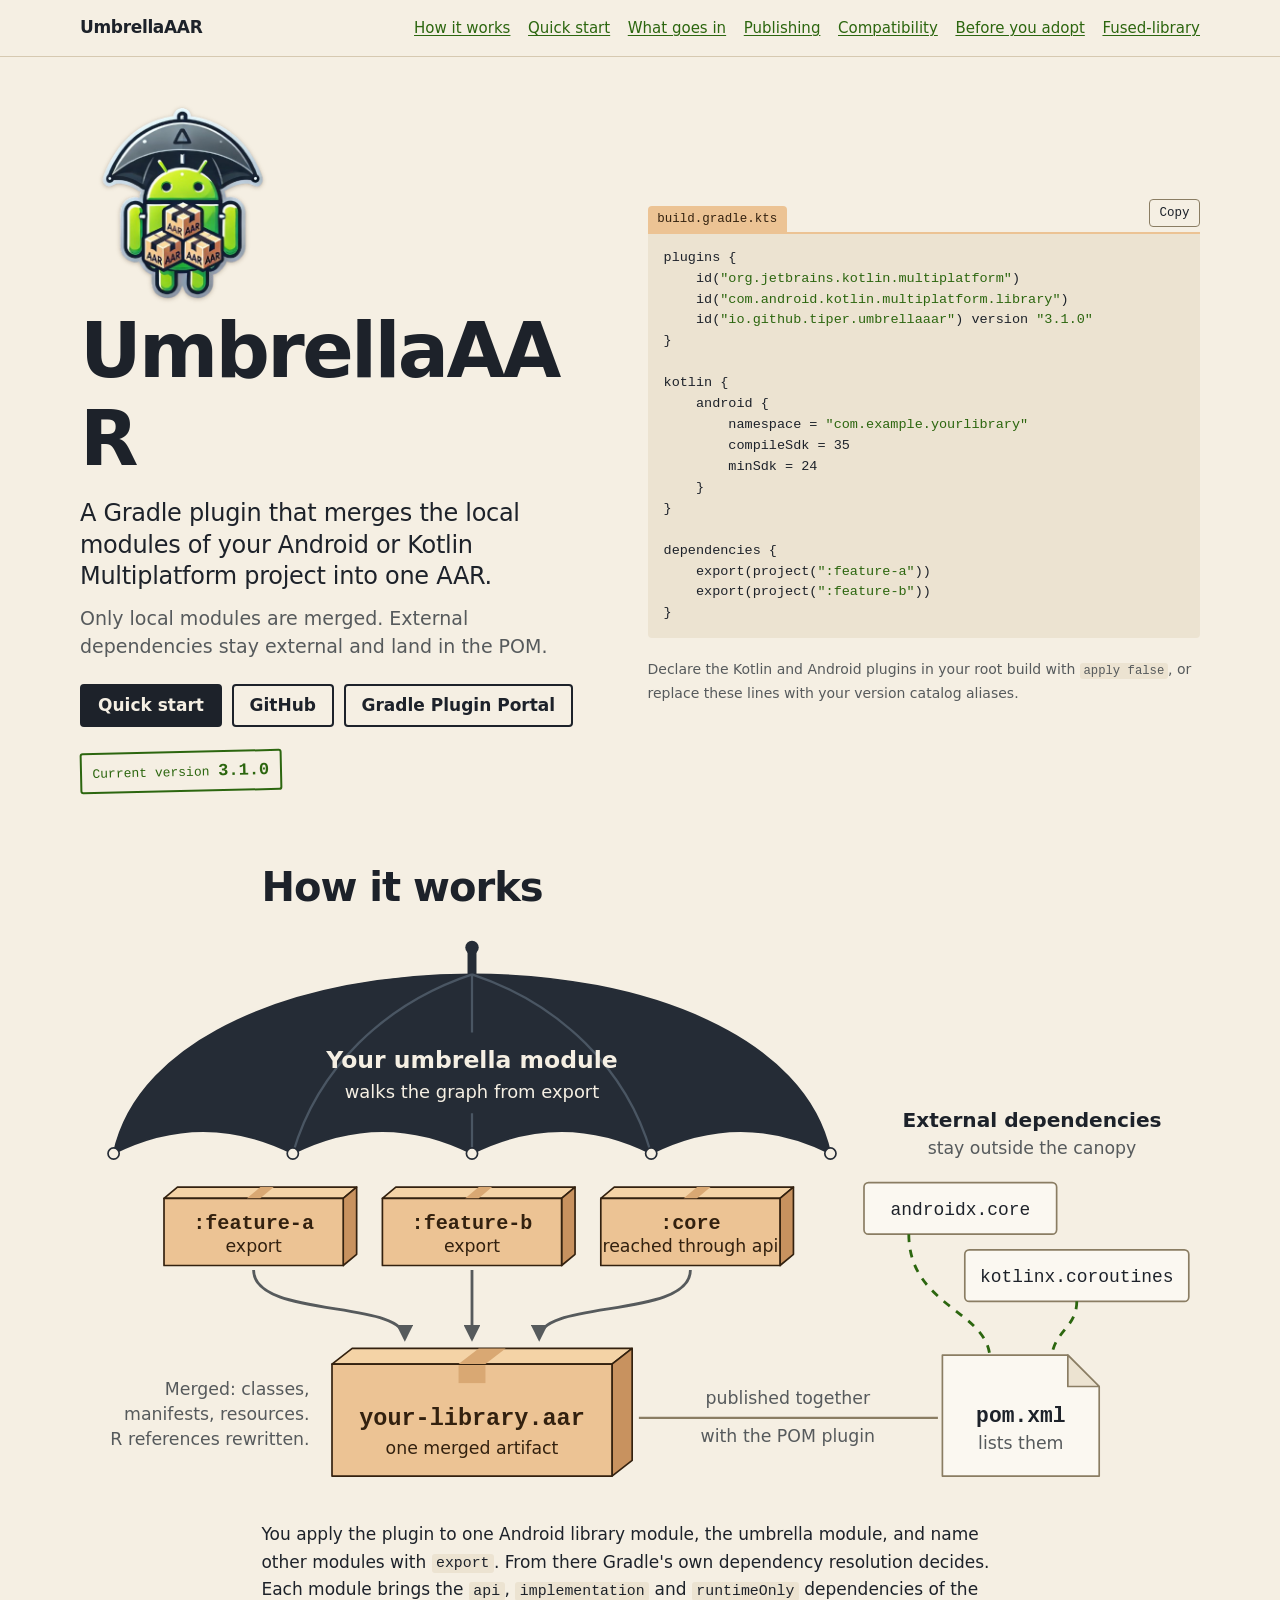
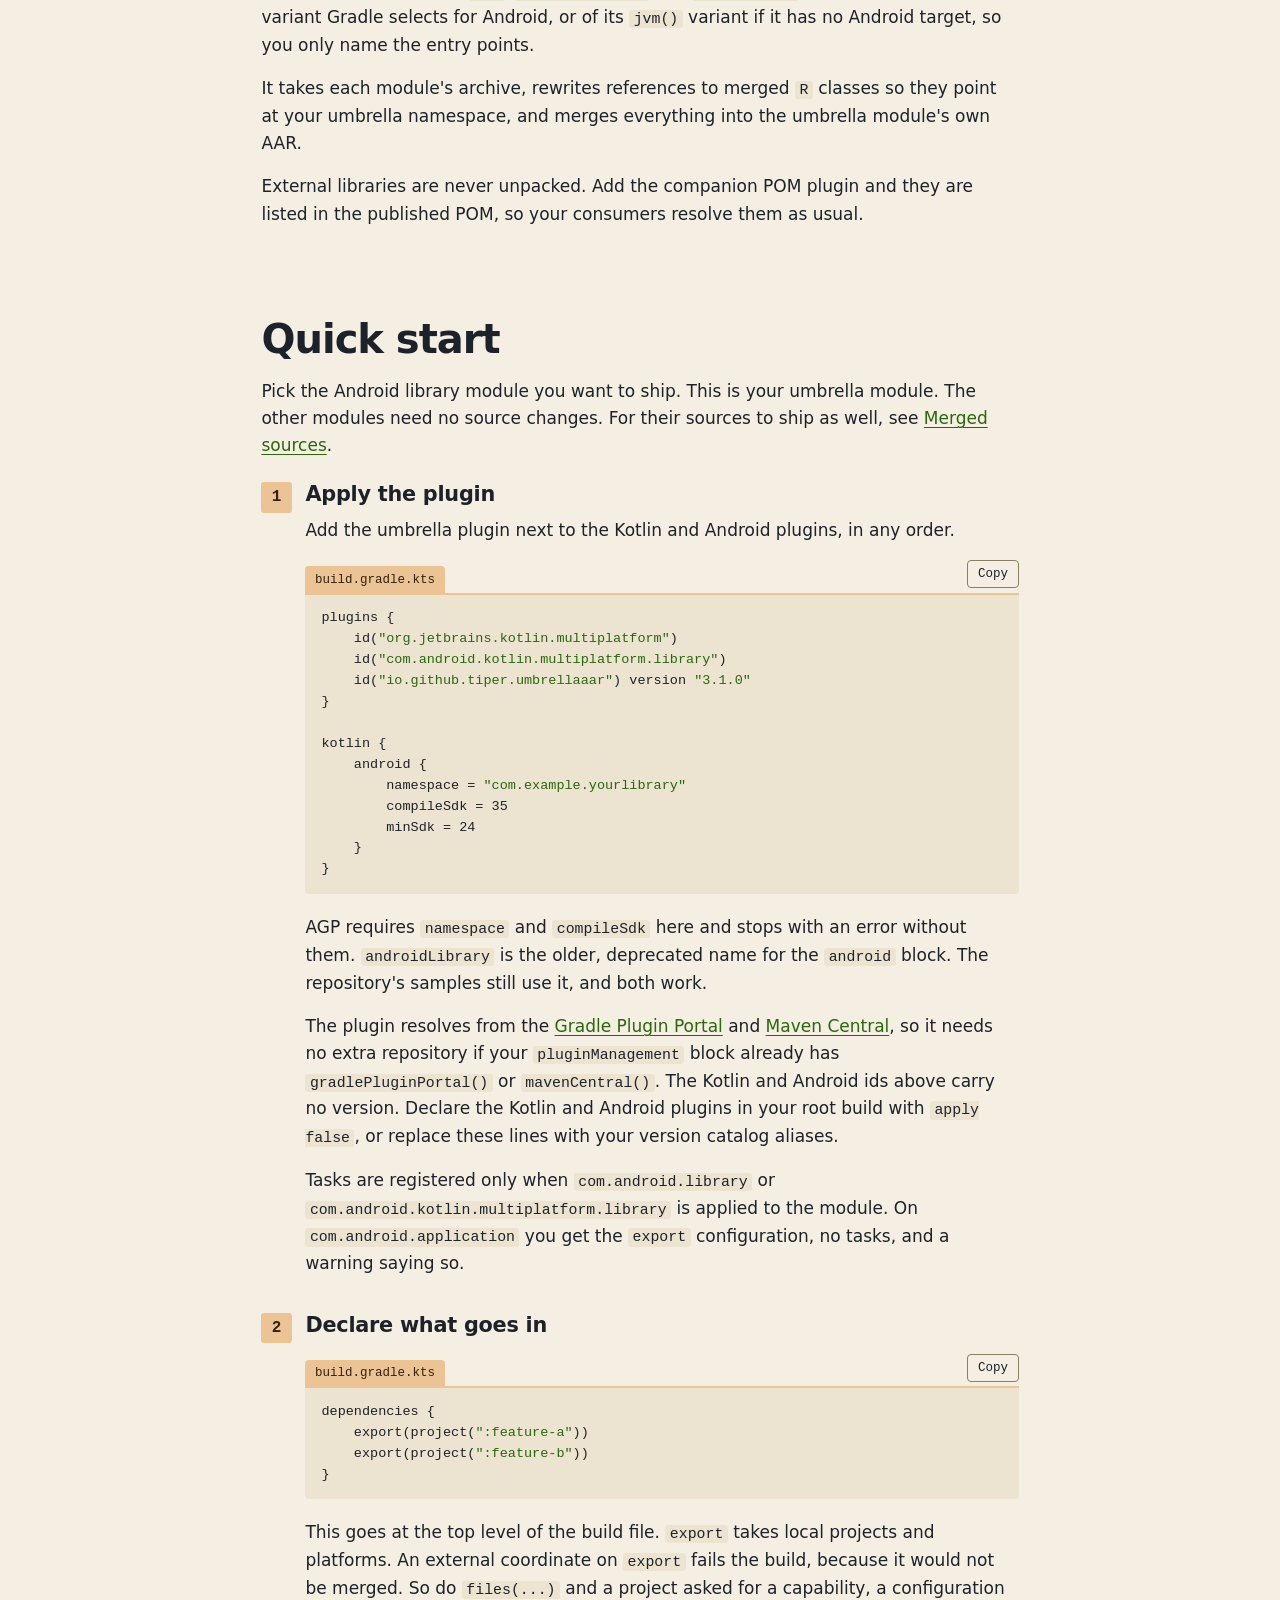
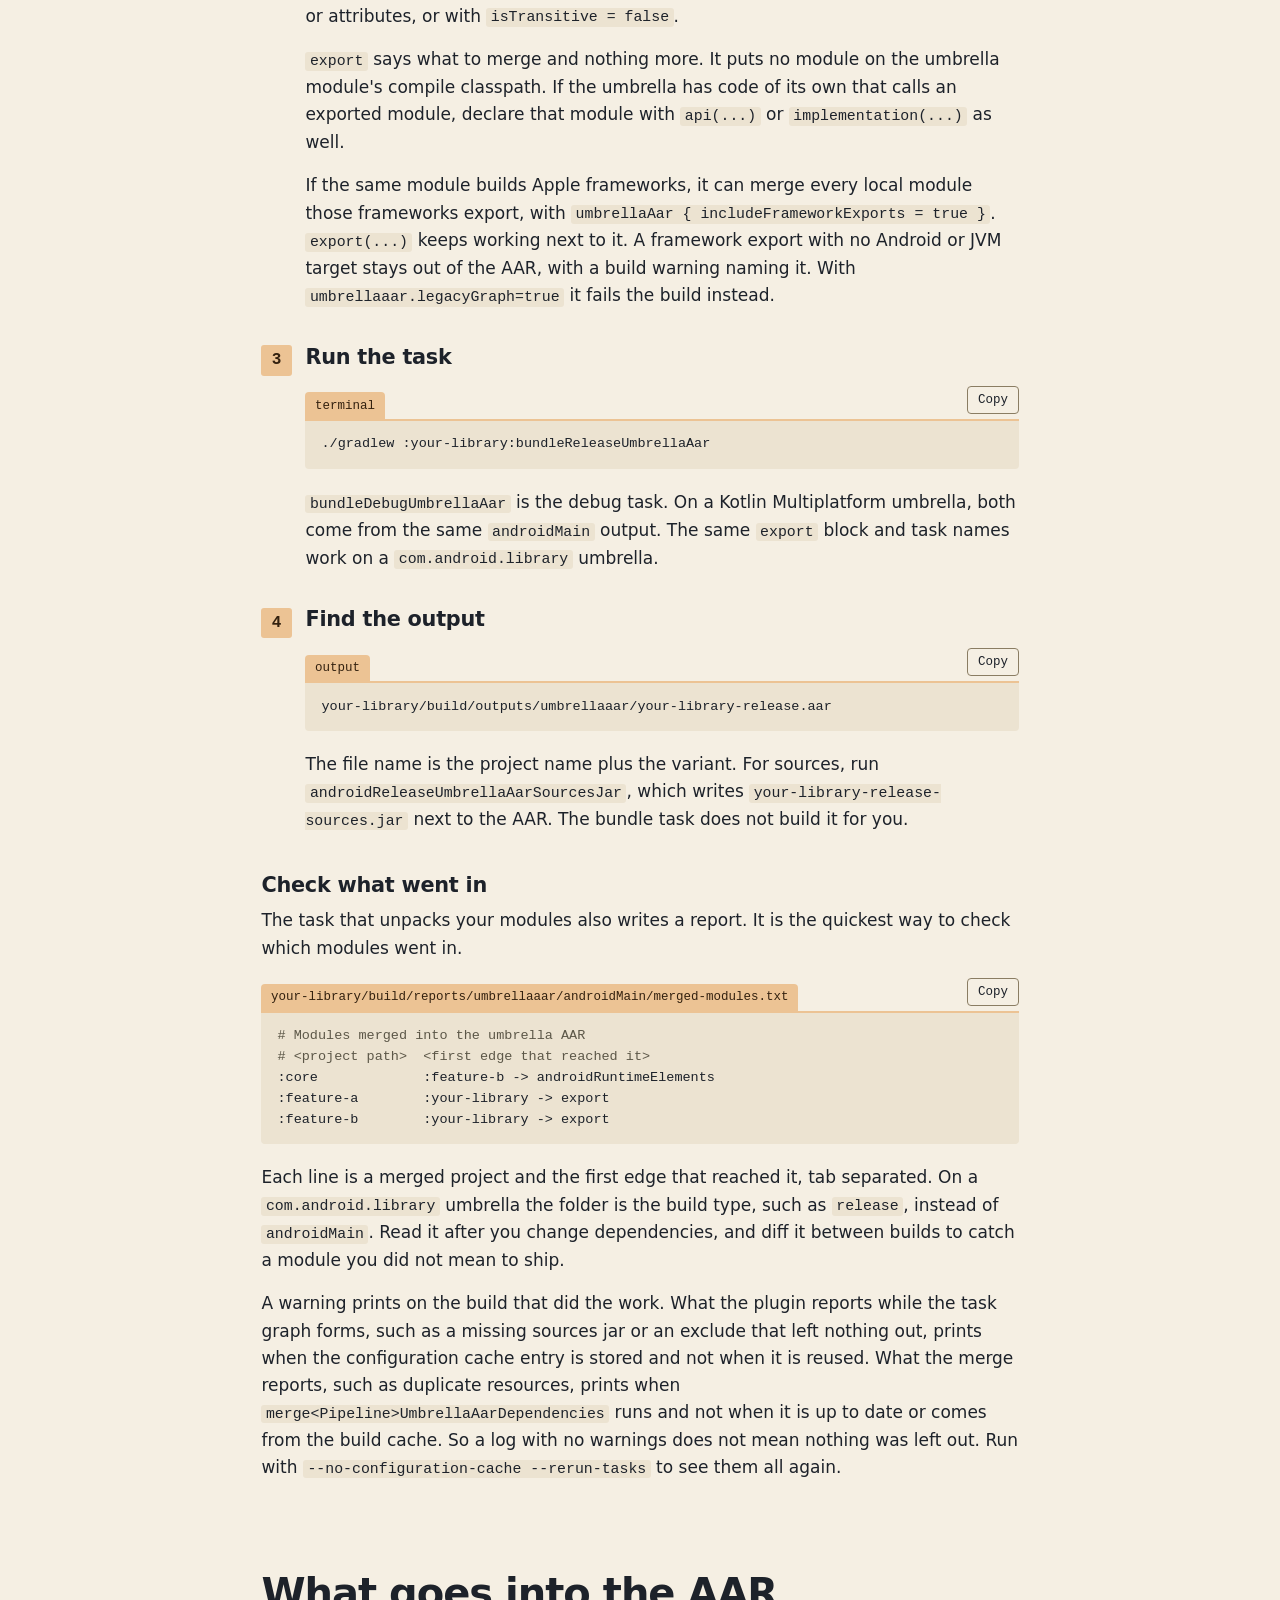
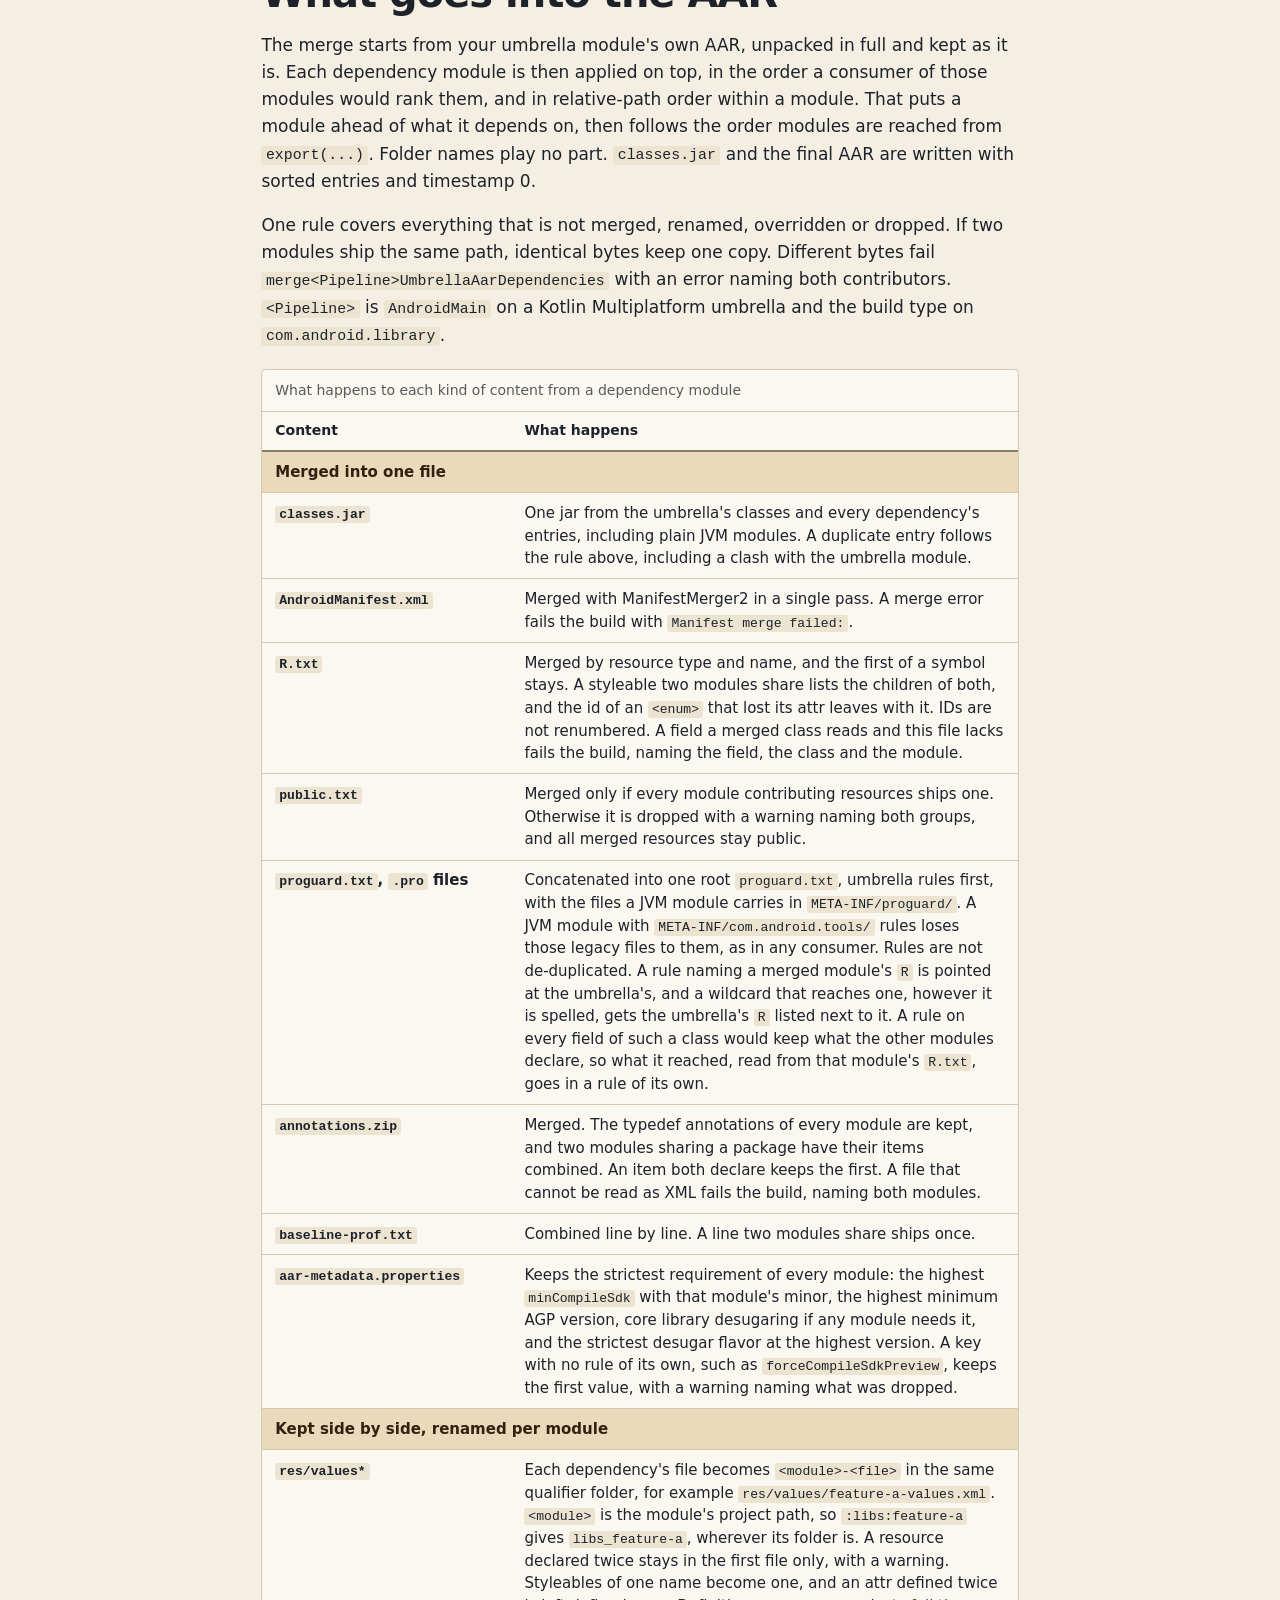
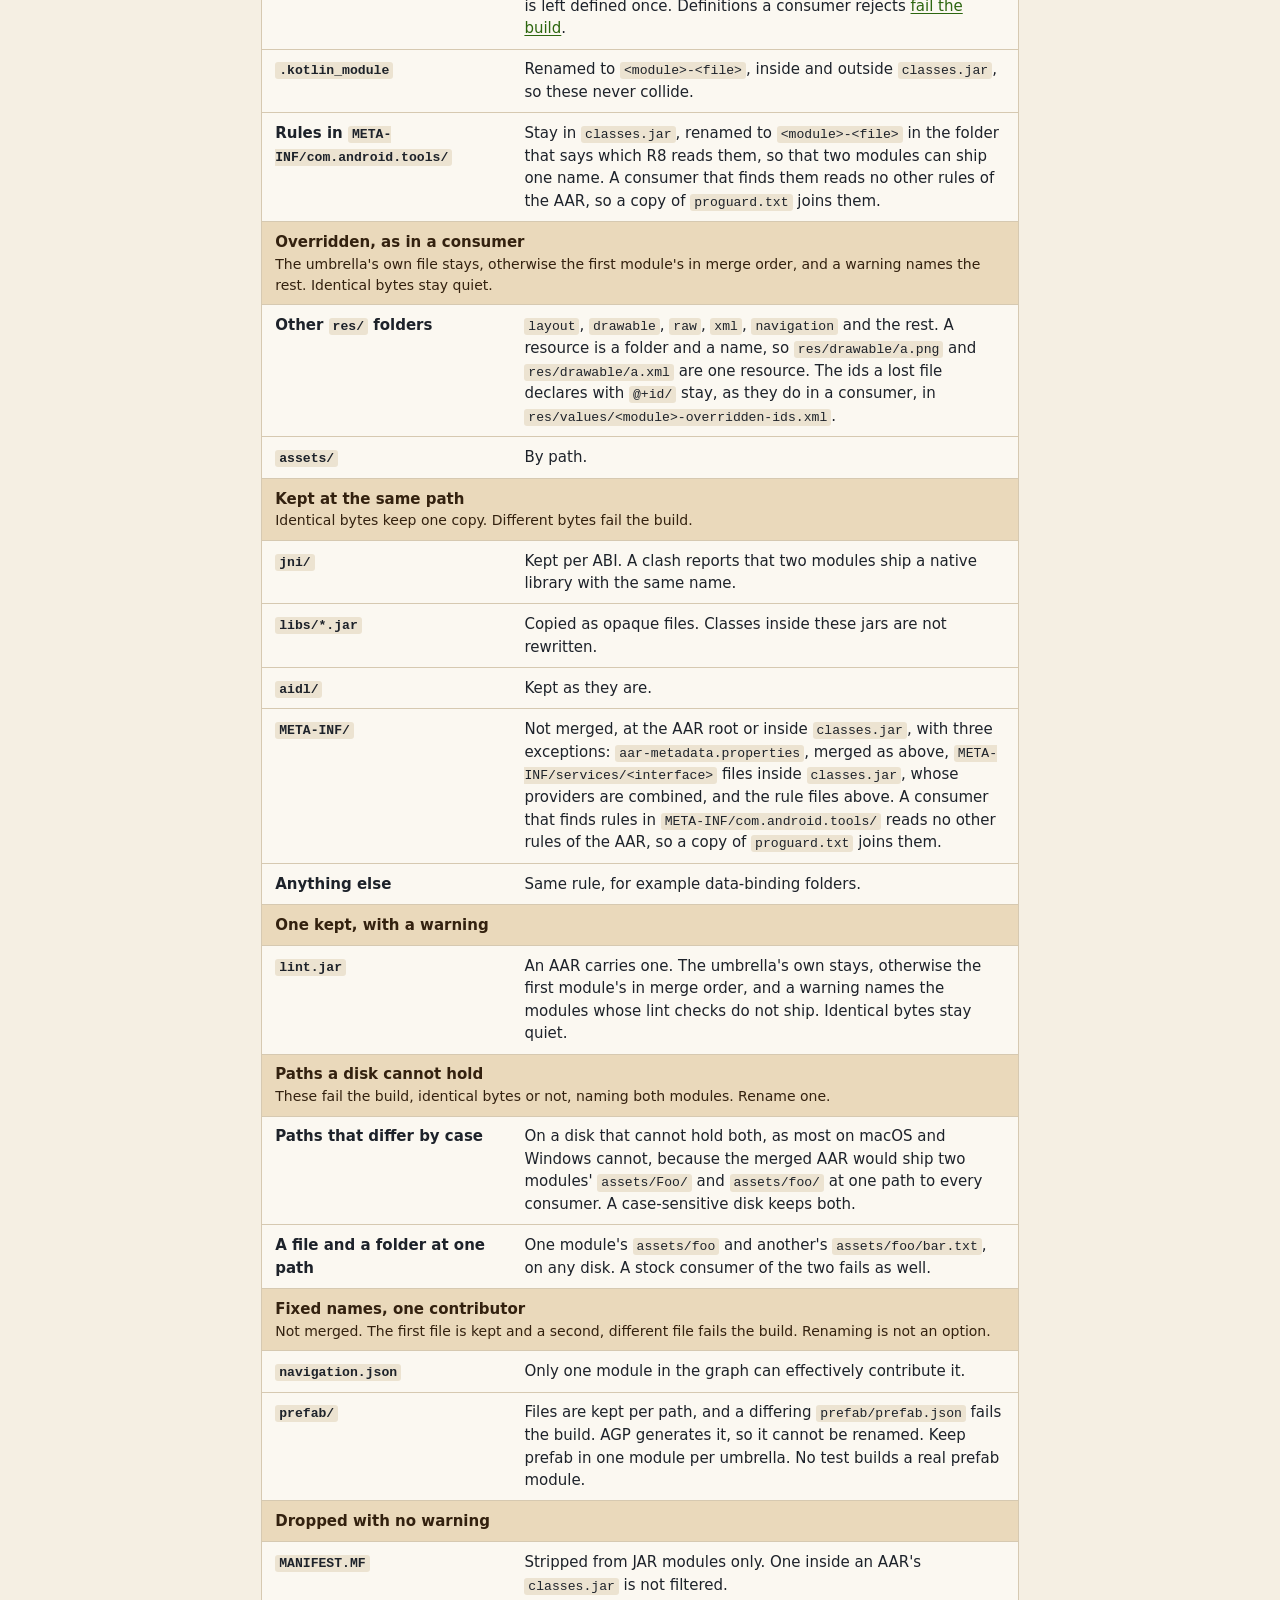
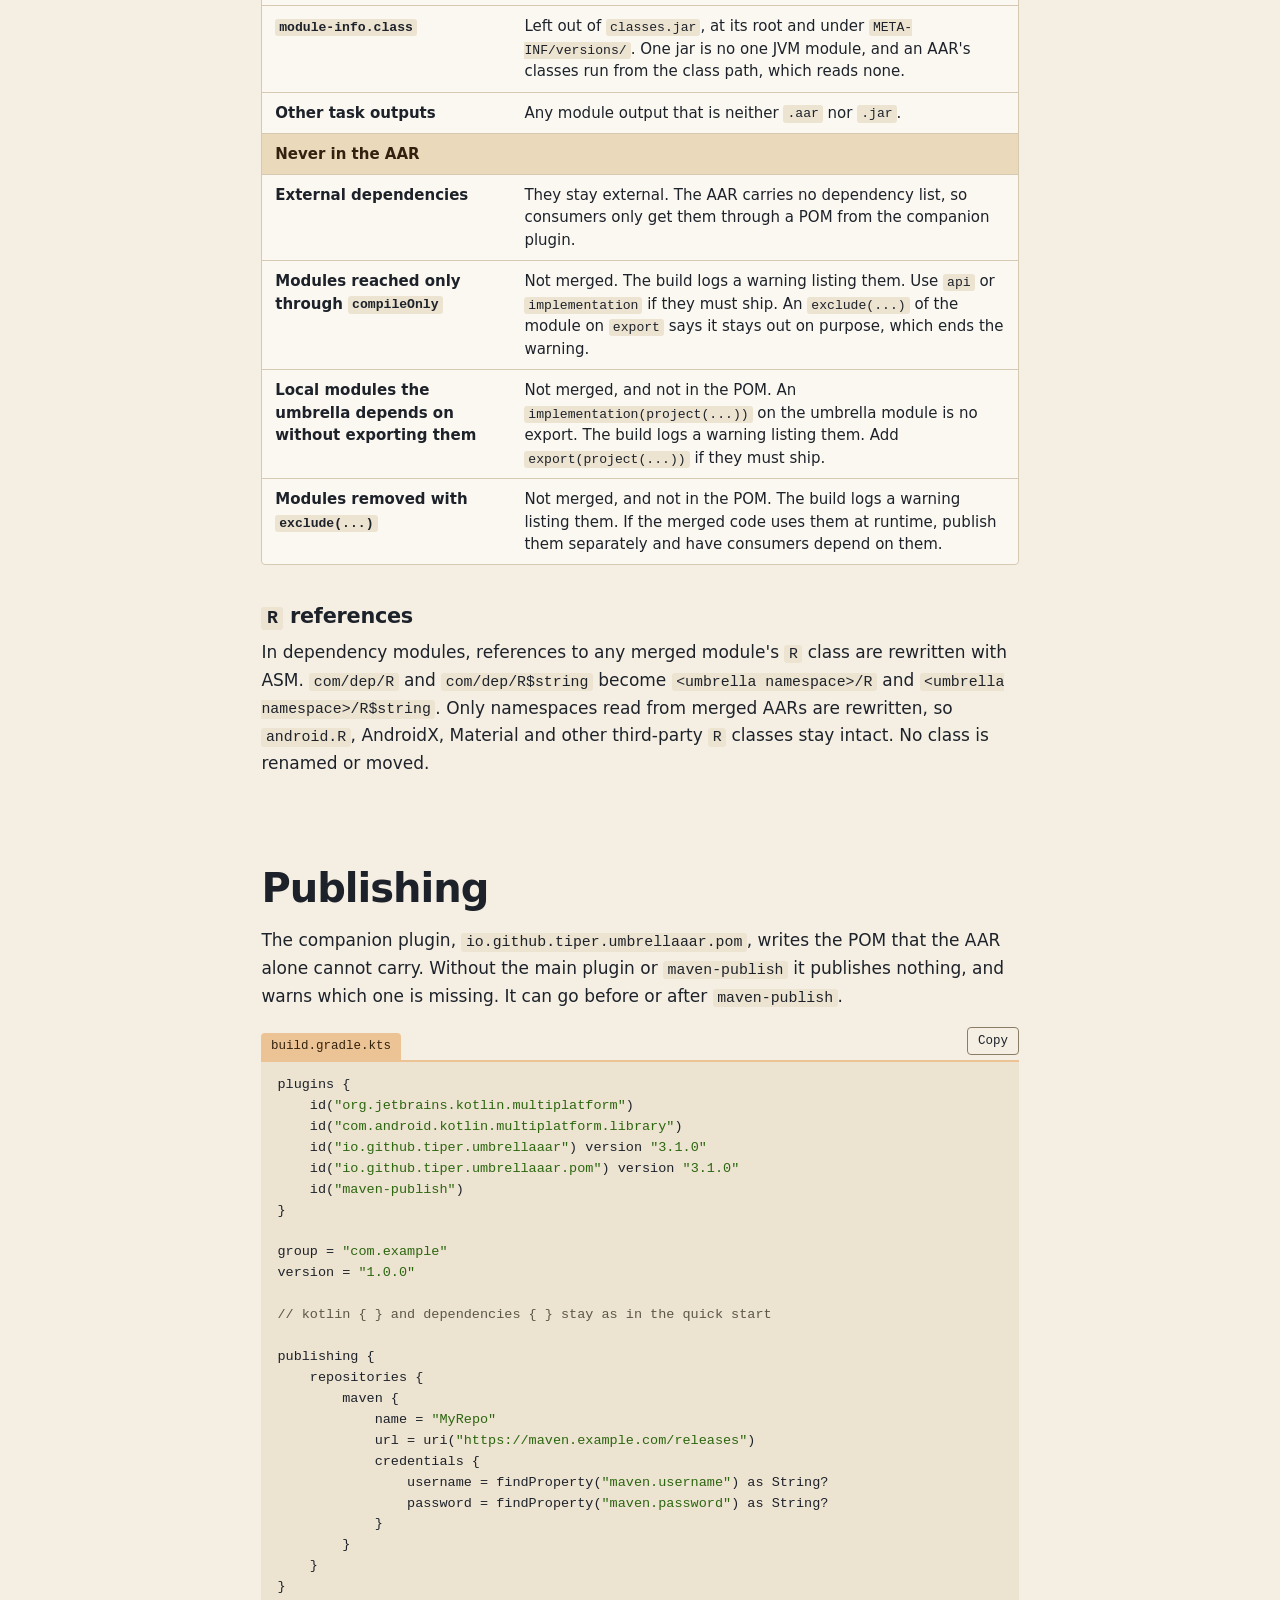
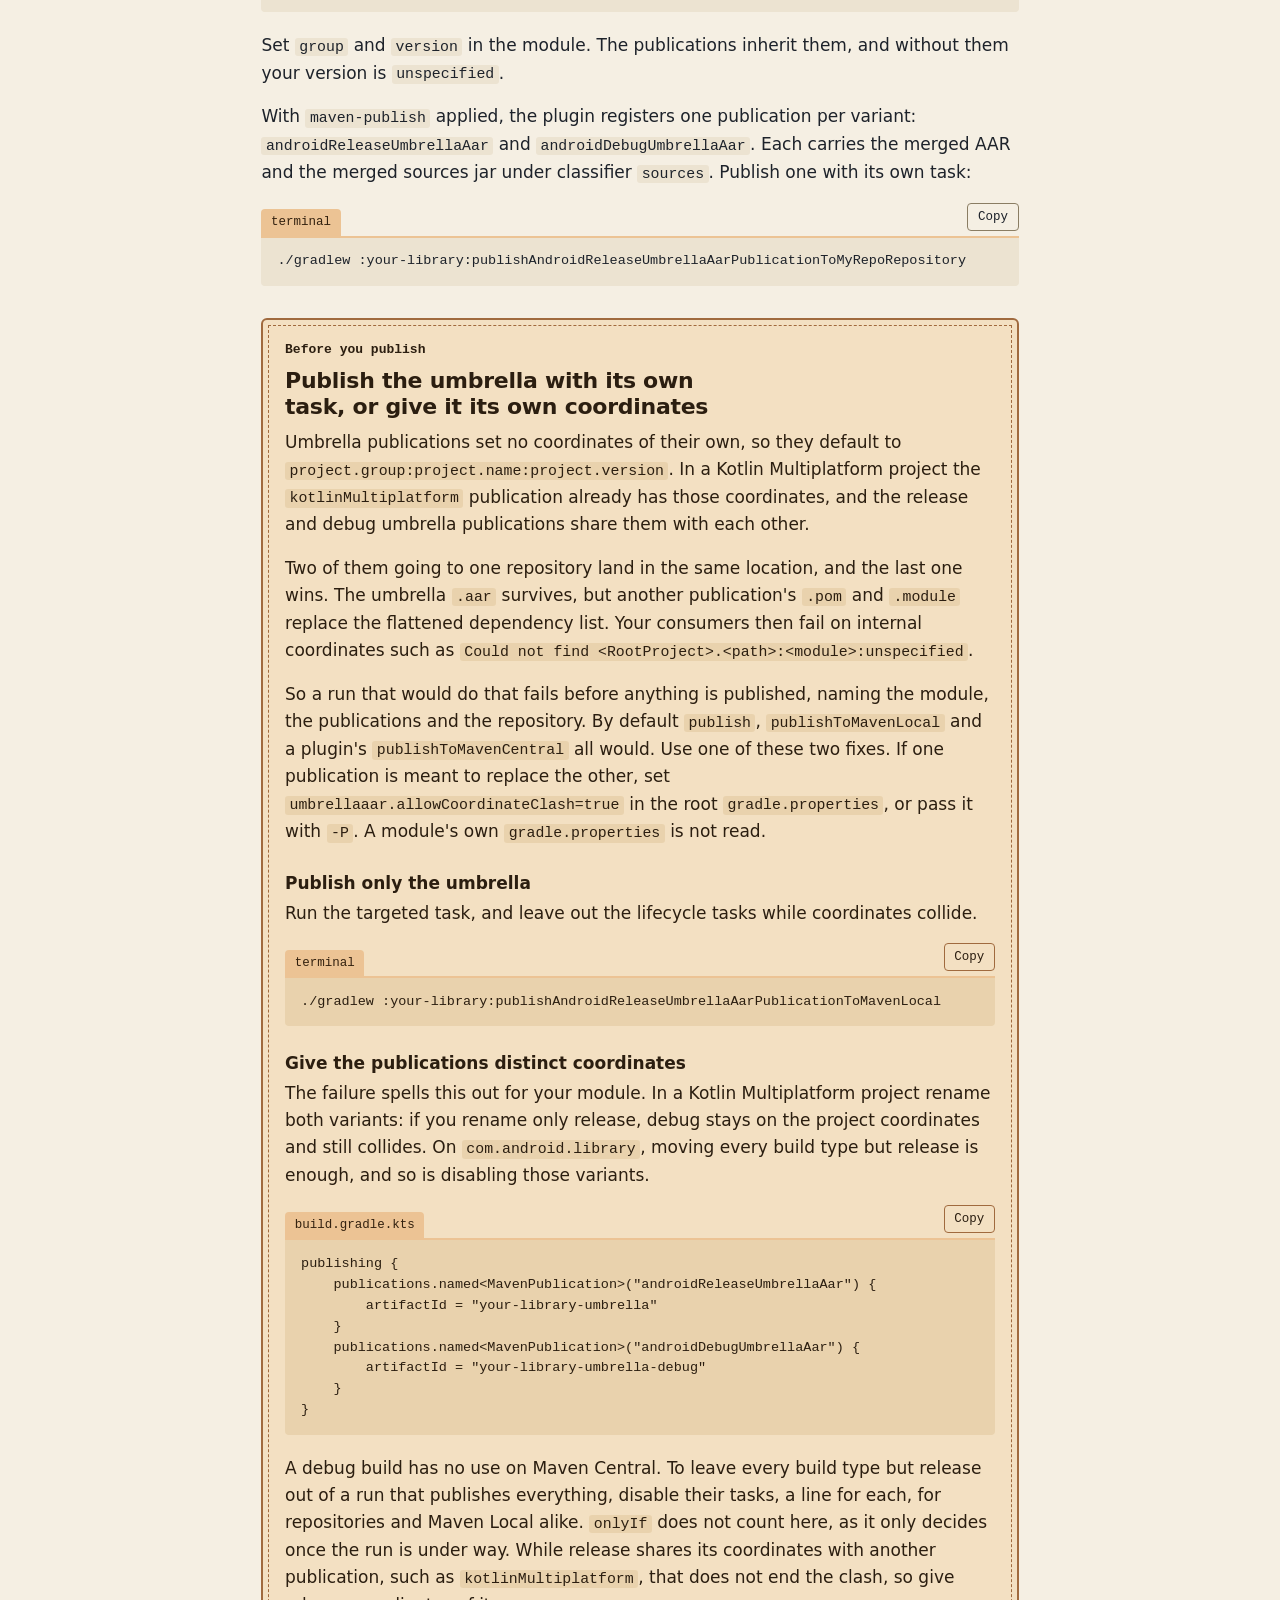
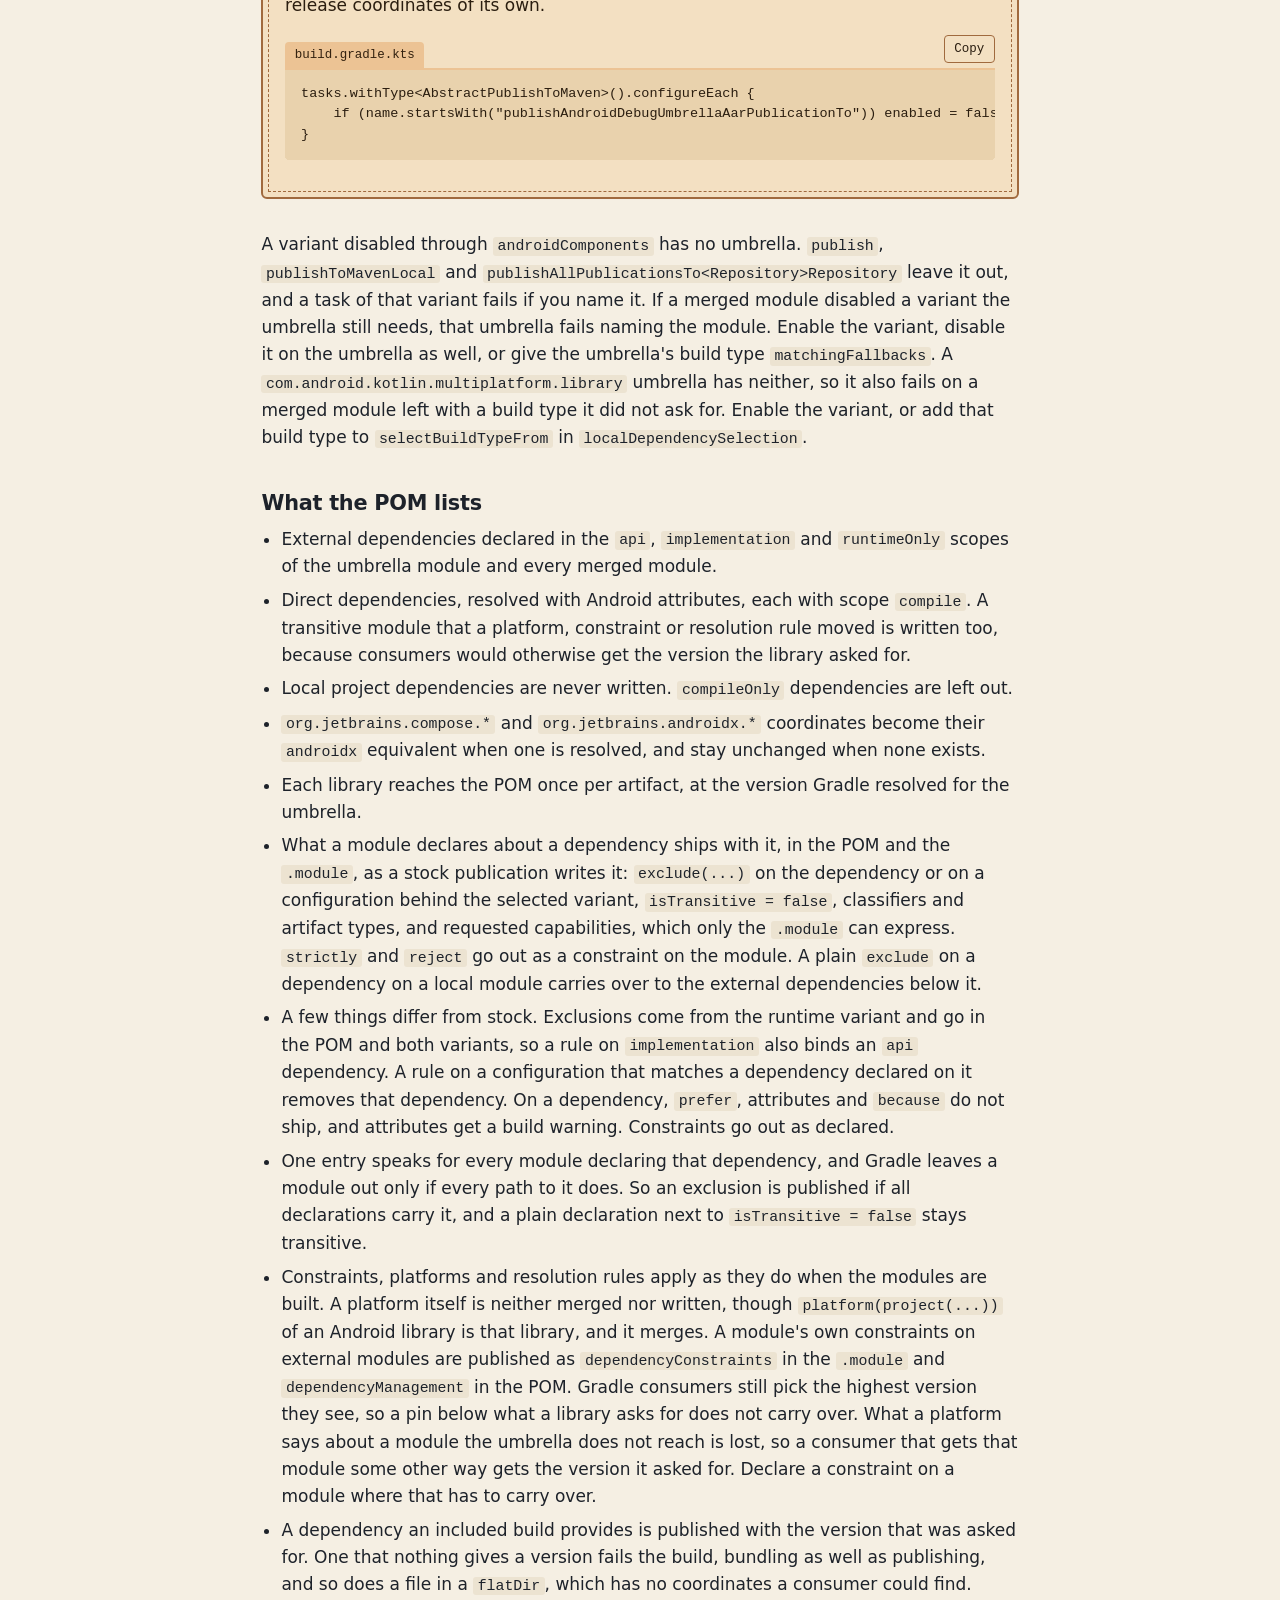
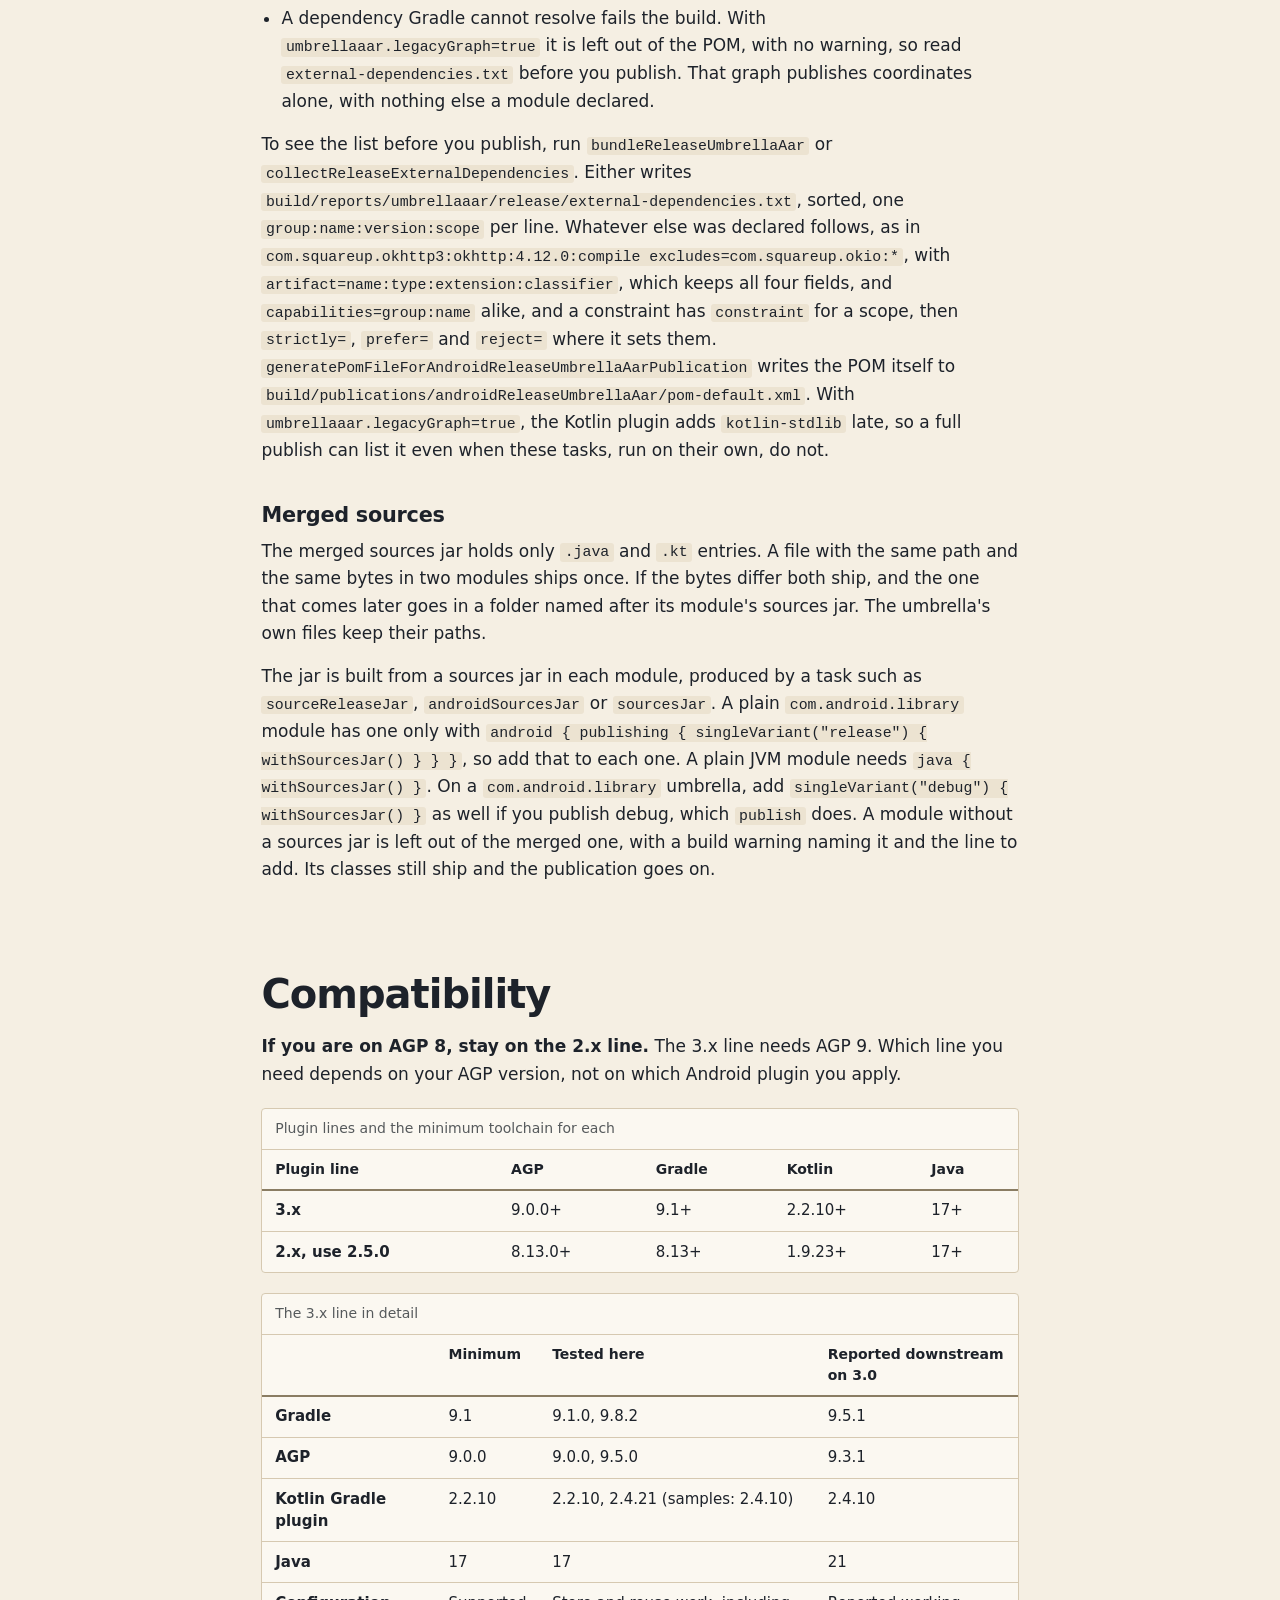
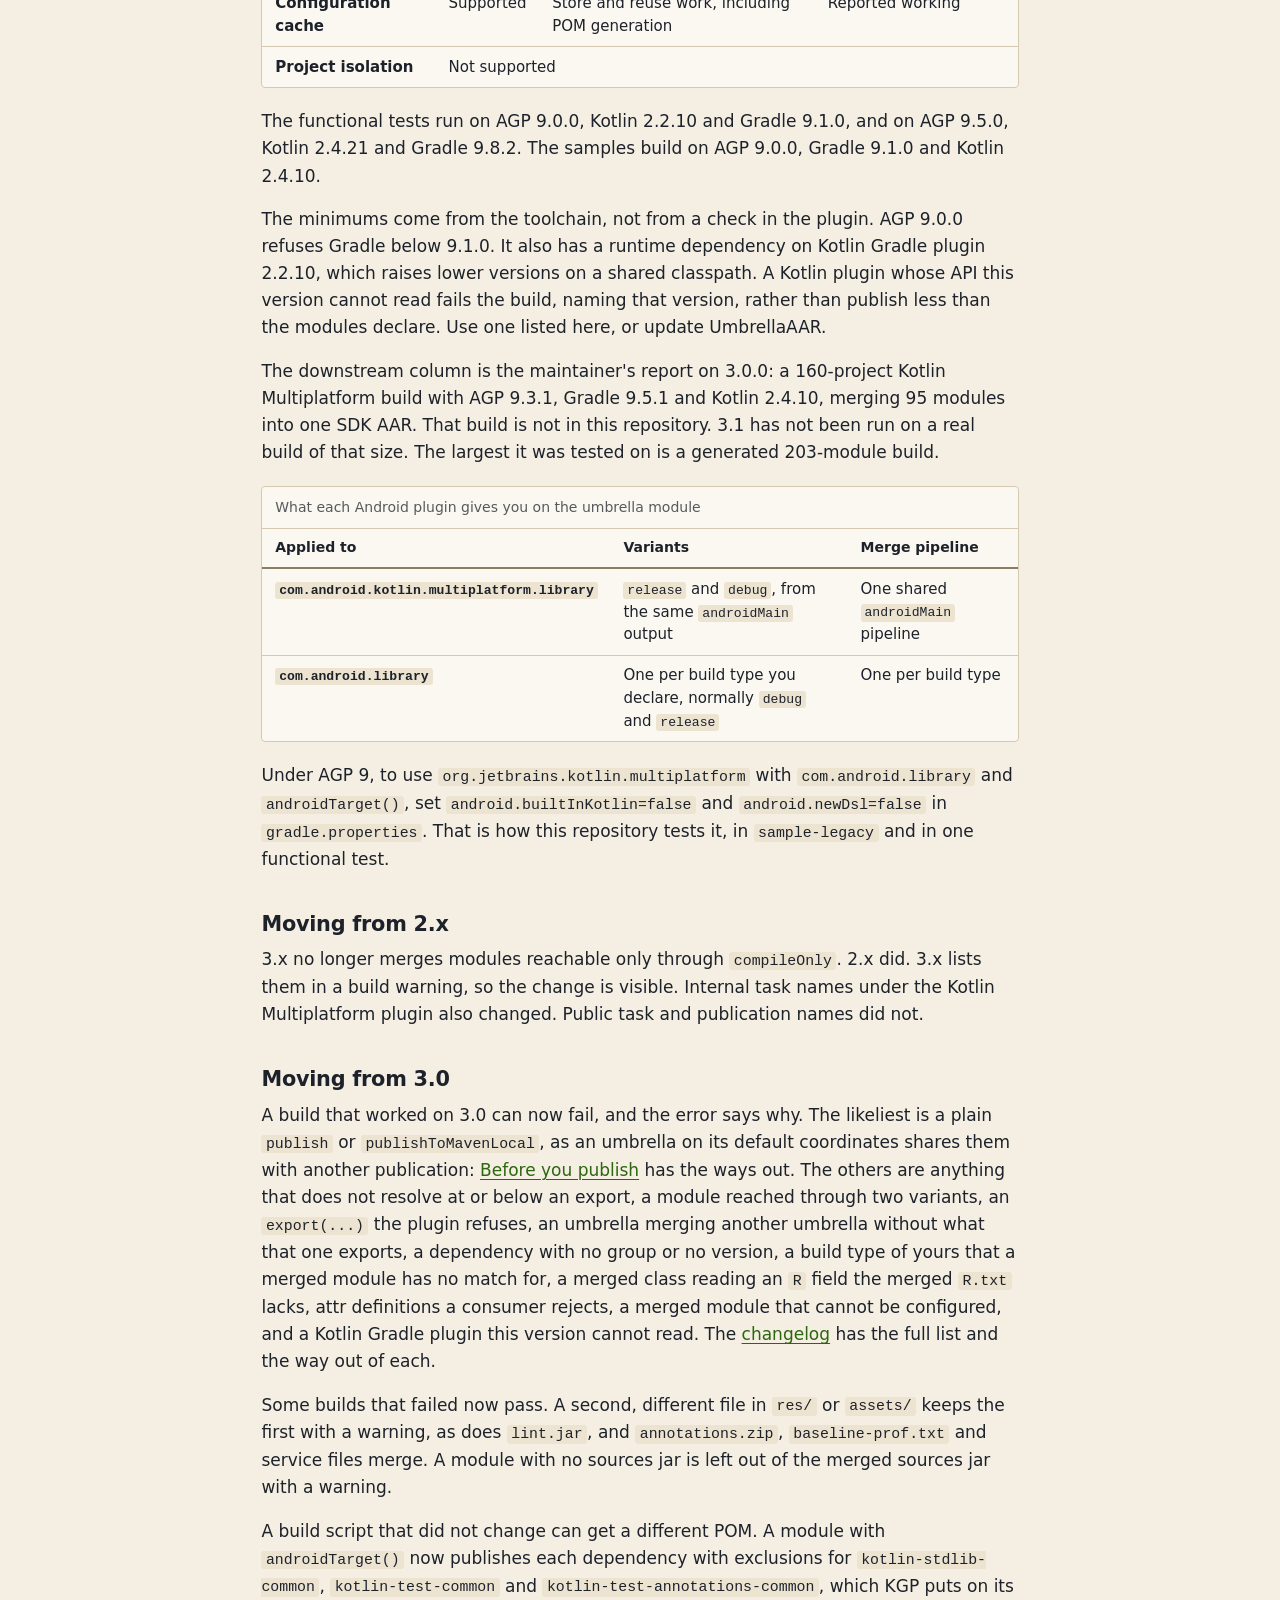
==== commit 8f5ce67d: "Keep the task path out of the merged modules report The report is cached and the path is no input, s" ====
--- a/site/index.html
+++ b/site/index.html
@@ -344,7 +344,7 @@
     <figure class="snippet">
       <figcaption><span class="file">your-library/build/reports/umbrellaaar/androidMain/merged-modules.txt</span></figcaption>
       <div class="scroll" tabindex="0" role="group" aria-label="Example of the merged modules report">
-<pre class="report"><code><span class="tok-comment"># Modules merged into the umbrella AAR by :your-library:extractAndroidMainDependencies</span>
+<pre class="report"><code><span class="tok-comment"># Modules merged into the umbrella AAR</span>
 <span class="tok-comment"># &lt;project path&gt;	&lt;first edge that reached it&gt;</span>
 :core	:feature-b -&gt; androidRuntimeElements
 :feature-a	:your-library -&gt; export
@@ -376,7 +376,7 @@
           <tr><th scope="row"><code>proguard.txt</code>, <code>.pro</code> files</th><td>Concatenated into one root <code>proguard.txt</code>, umbrella rules first, with the files a JVM module carries in <code>META-INF/proguard/</code>. A JVM module with <code>META-INF/com.android.tools/</code> rules loses those legacy files to them, as in any consumer. Rules are not de-duplicated. A rule naming a merged module's <code>R</code> is pointed at the umbrella's, and a wildcard that reaches one, however it is spelled, gets the umbrella's <code>R</code> listed next to it. A rule on every field of such a class would keep what the other modules declare, so what it reached, read from that module's <code>R.txt</code>, goes in a rule of its own.</td></tr>
           <tr><th scope="row"><code>annotations.zip</code></th><td>Merged. The typedef annotations of every module are kept, and two modules sharing a package have their items combined. An item both declare keeps the first. A file that cannot be read as XML fails the build, naming both modules.</td></tr>
           <tr><th scope="row"><code>baseline-prof.txt</code></th><td>Combined line by line. A line two modules share ships once.</td></tr>
-          <tr><th scope="row"><code>aar-metadata.properties</code></th><td>Keeps the strictest requirement of every module: the highest <code>minCompileSdk</code> with that module's minor, the highest minimum AGP version, and core library desugaring if any module needs it. A key with no rule of its own, such as <code>forceCompileSdkPreview</code>, keeps the first value, with a warning naming what was dropped.</td></tr>
+          <tr><th scope="row"><code>aar-metadata.properties</code></th><td>Keeps the strictest requirement of every module: the highest <code>minCompileSdk</code> with that module's minor, the highest minimum AGP version, core library desugaring if any module needs it, and the strictest desugar flavor at the highest version. A key with no rule of its own, such as <code>forceCompileSdkPreview</code>, keeps the first value, with a warning naming what was dropped.</td></tr>
         </tbody>
         <tbody>
           <tr class="group-row"><th colspan="2" scope="rowgroup">Kept side by side, renamed per module</th></tr>
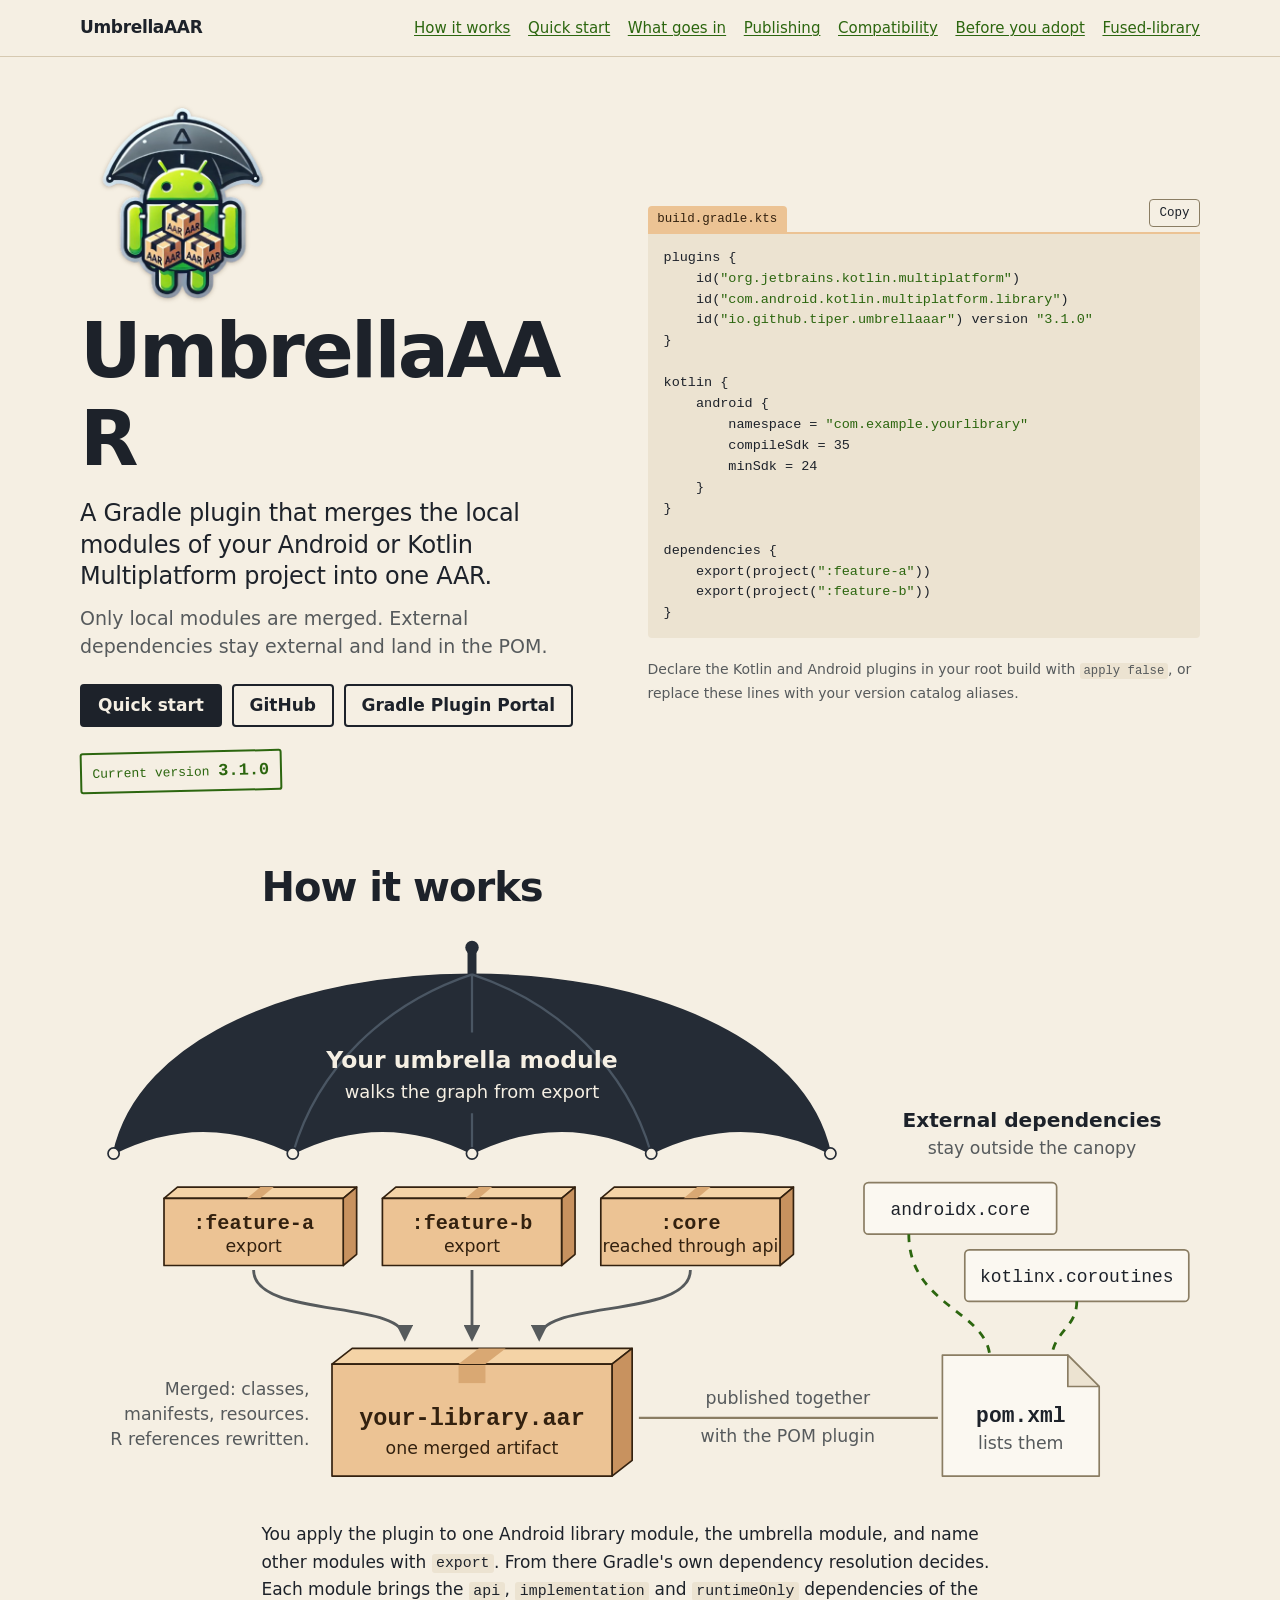
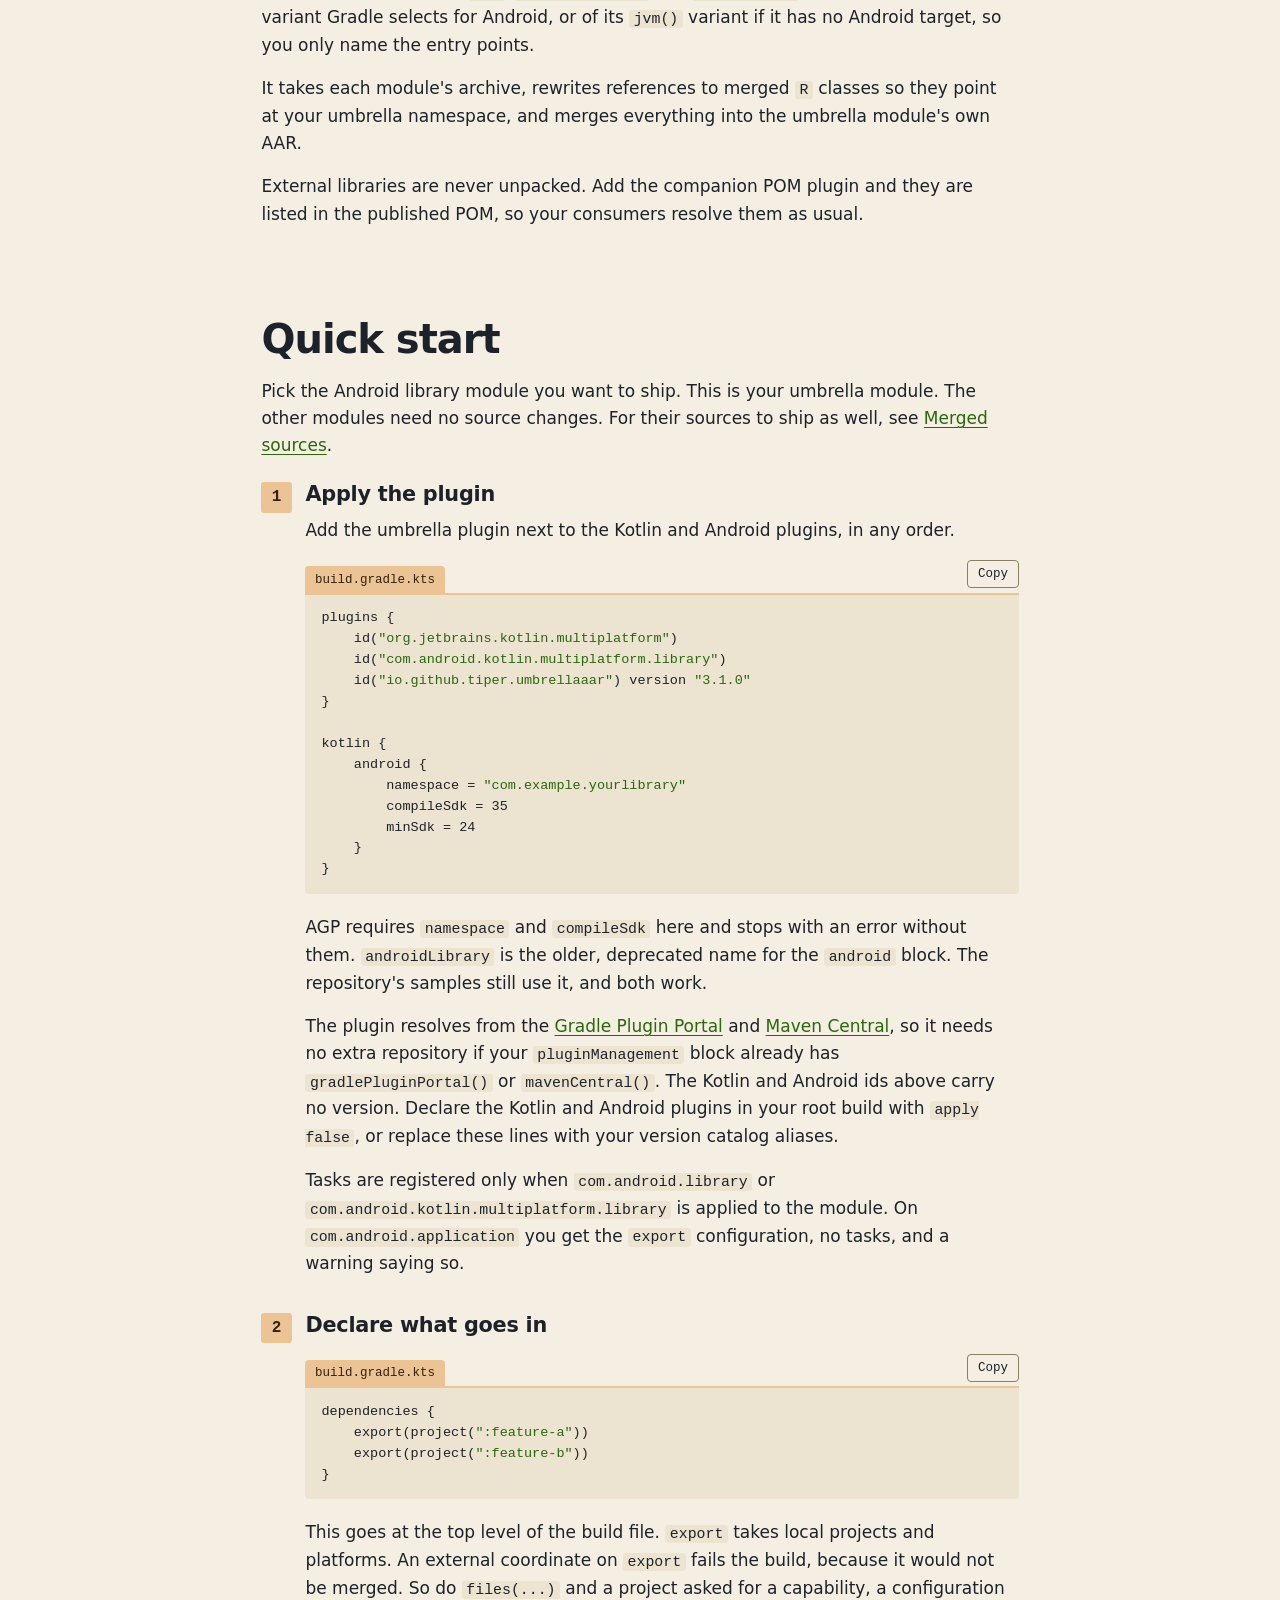
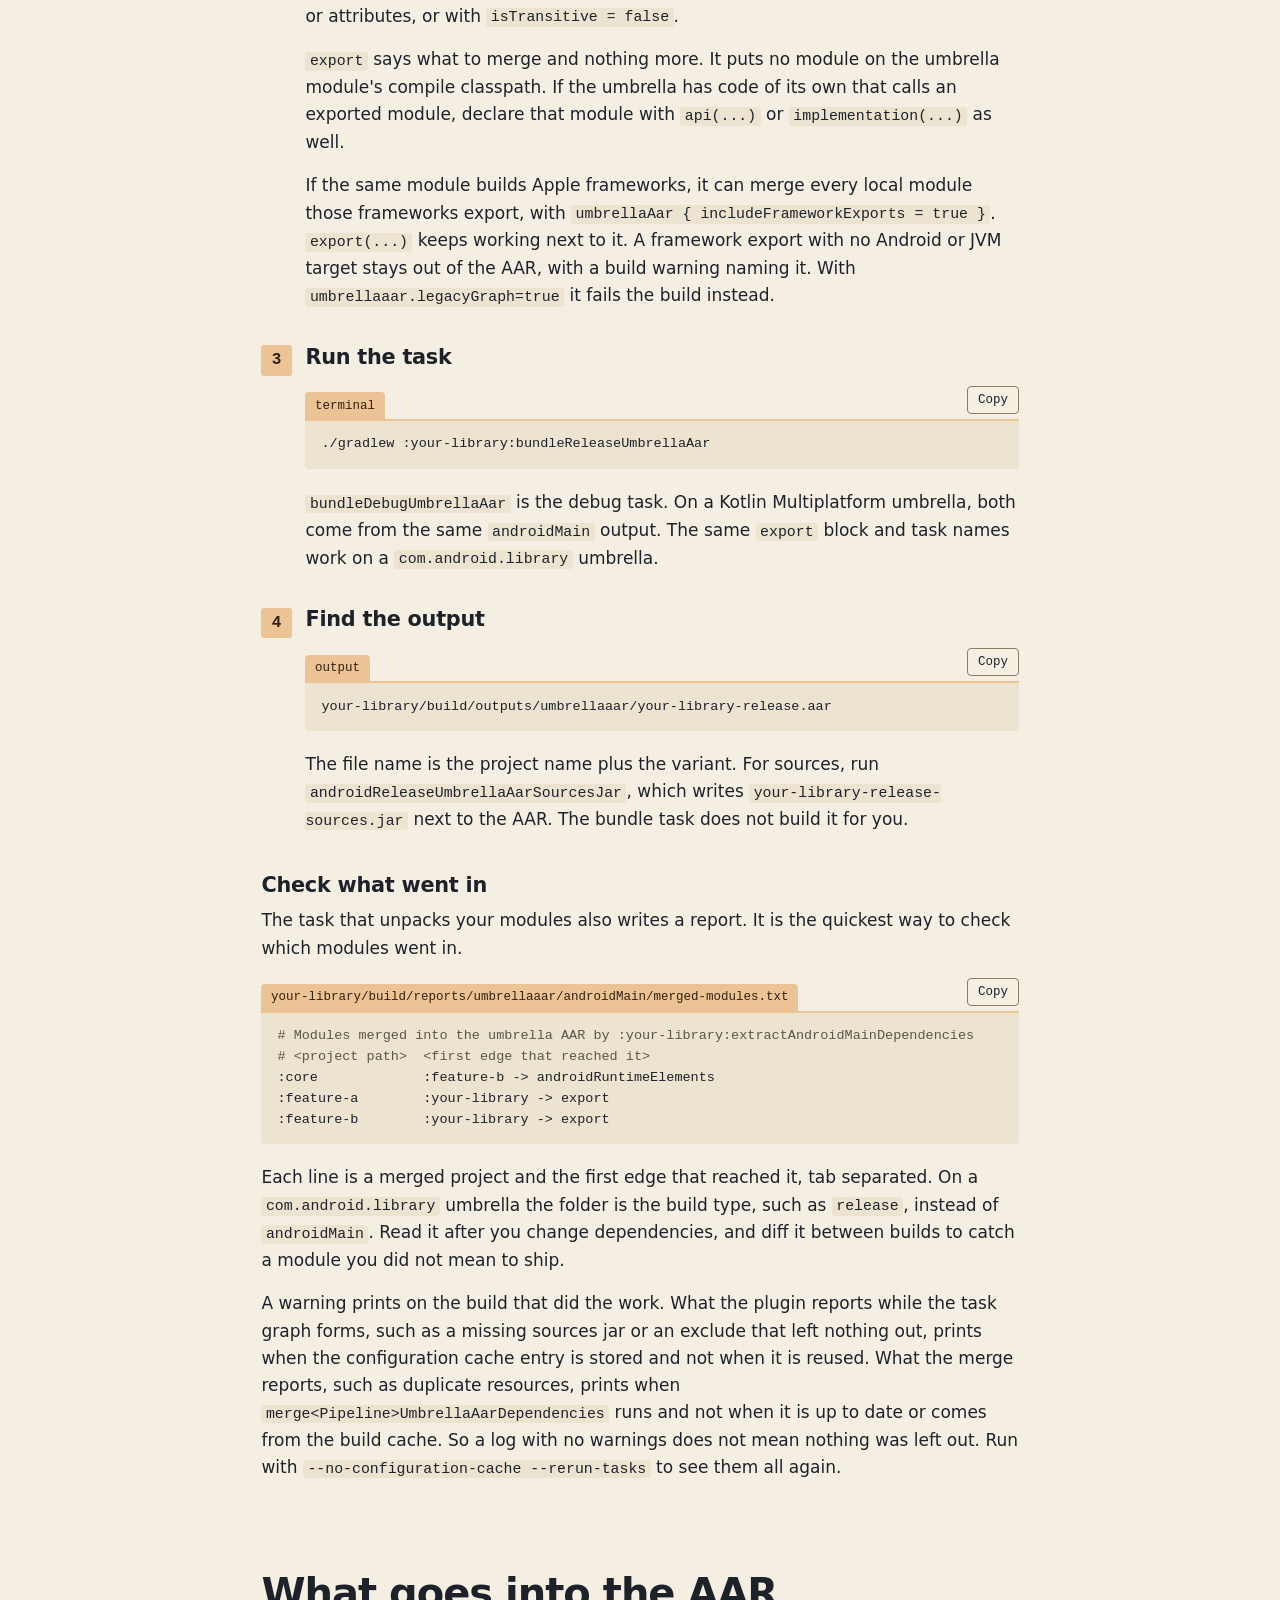
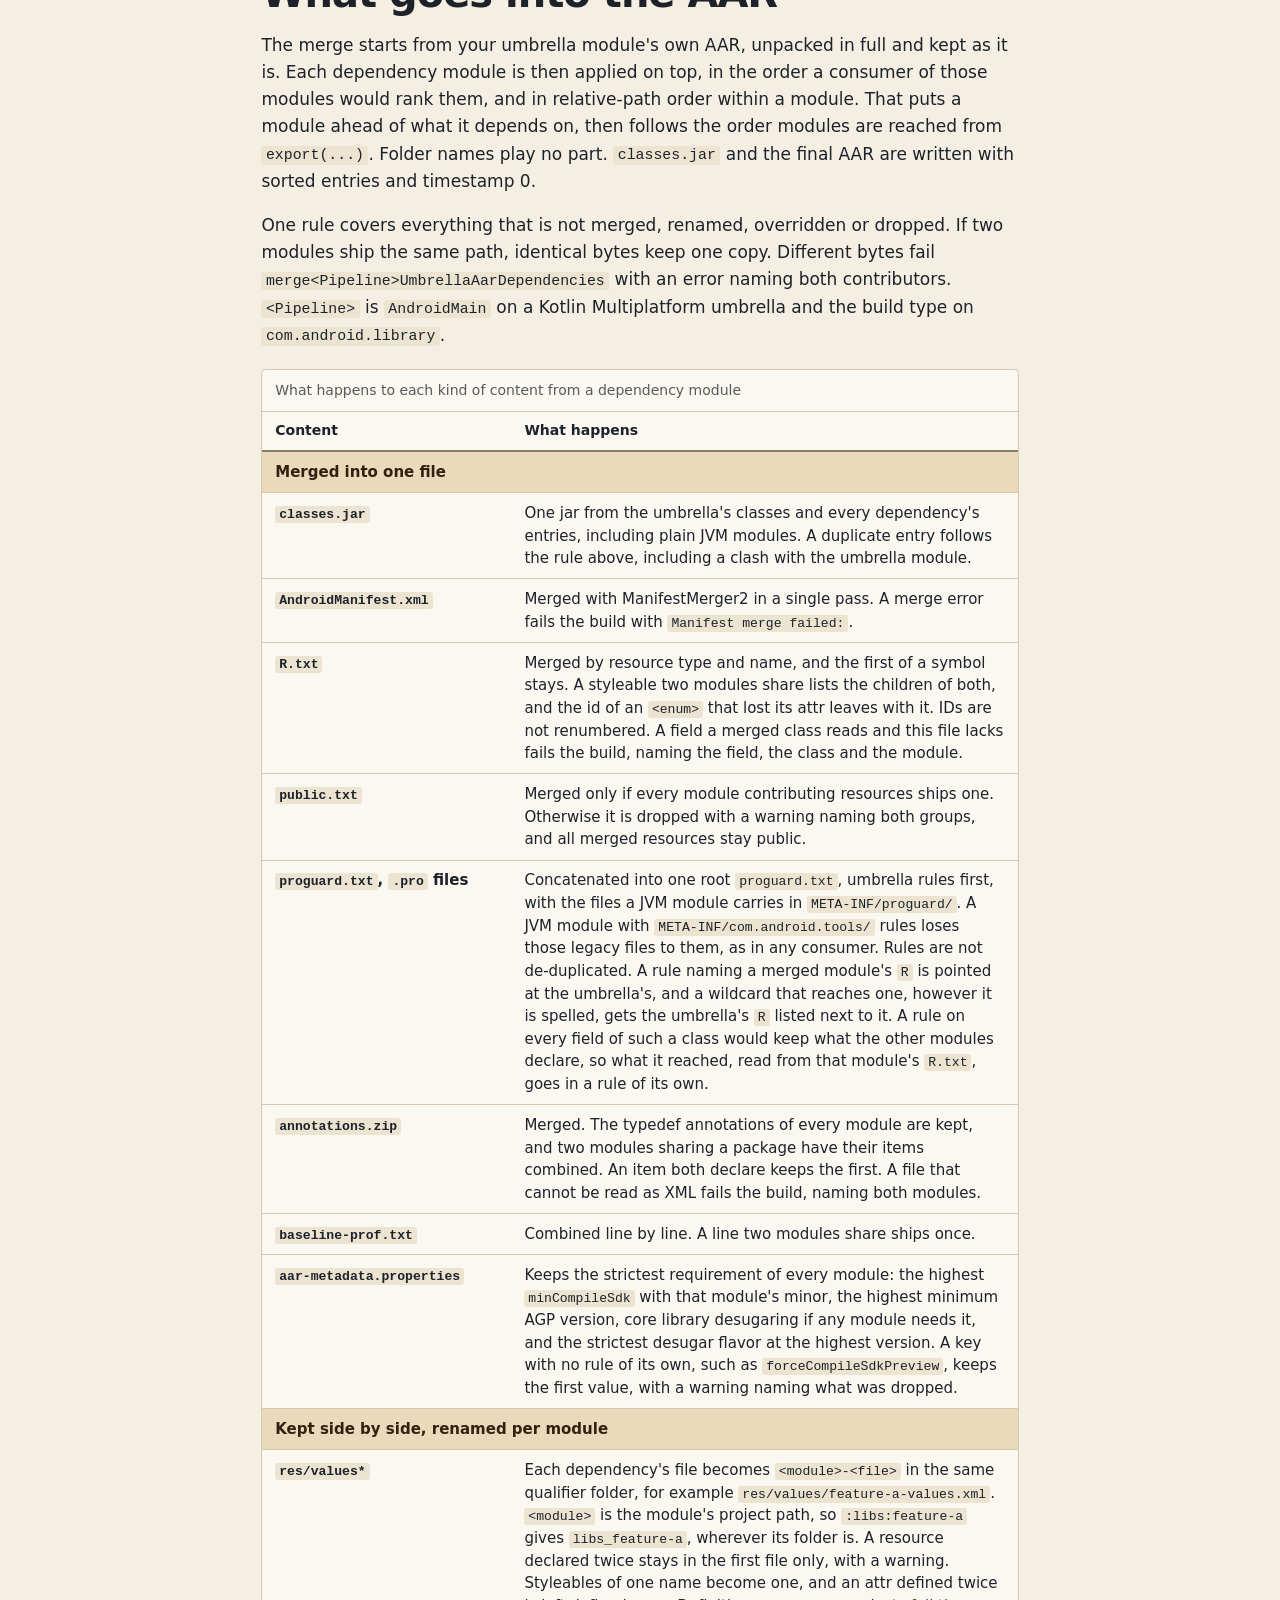
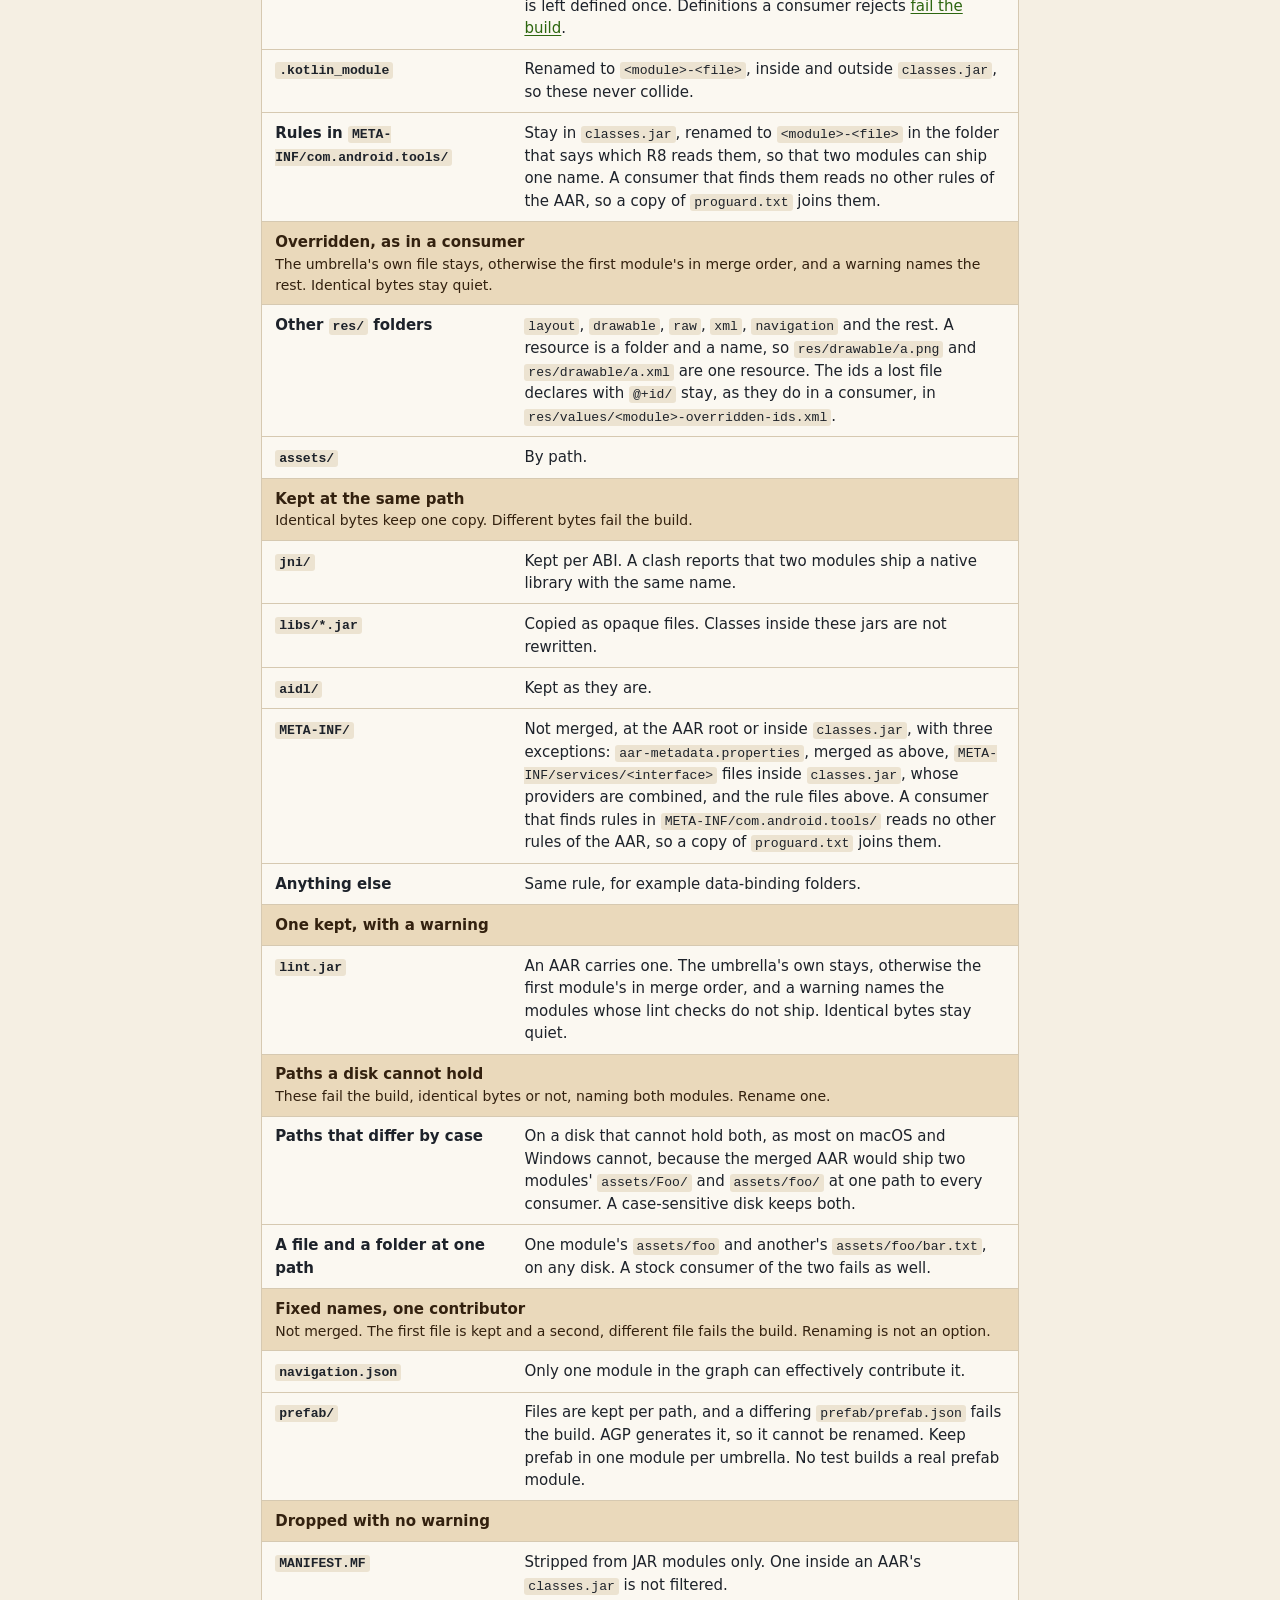
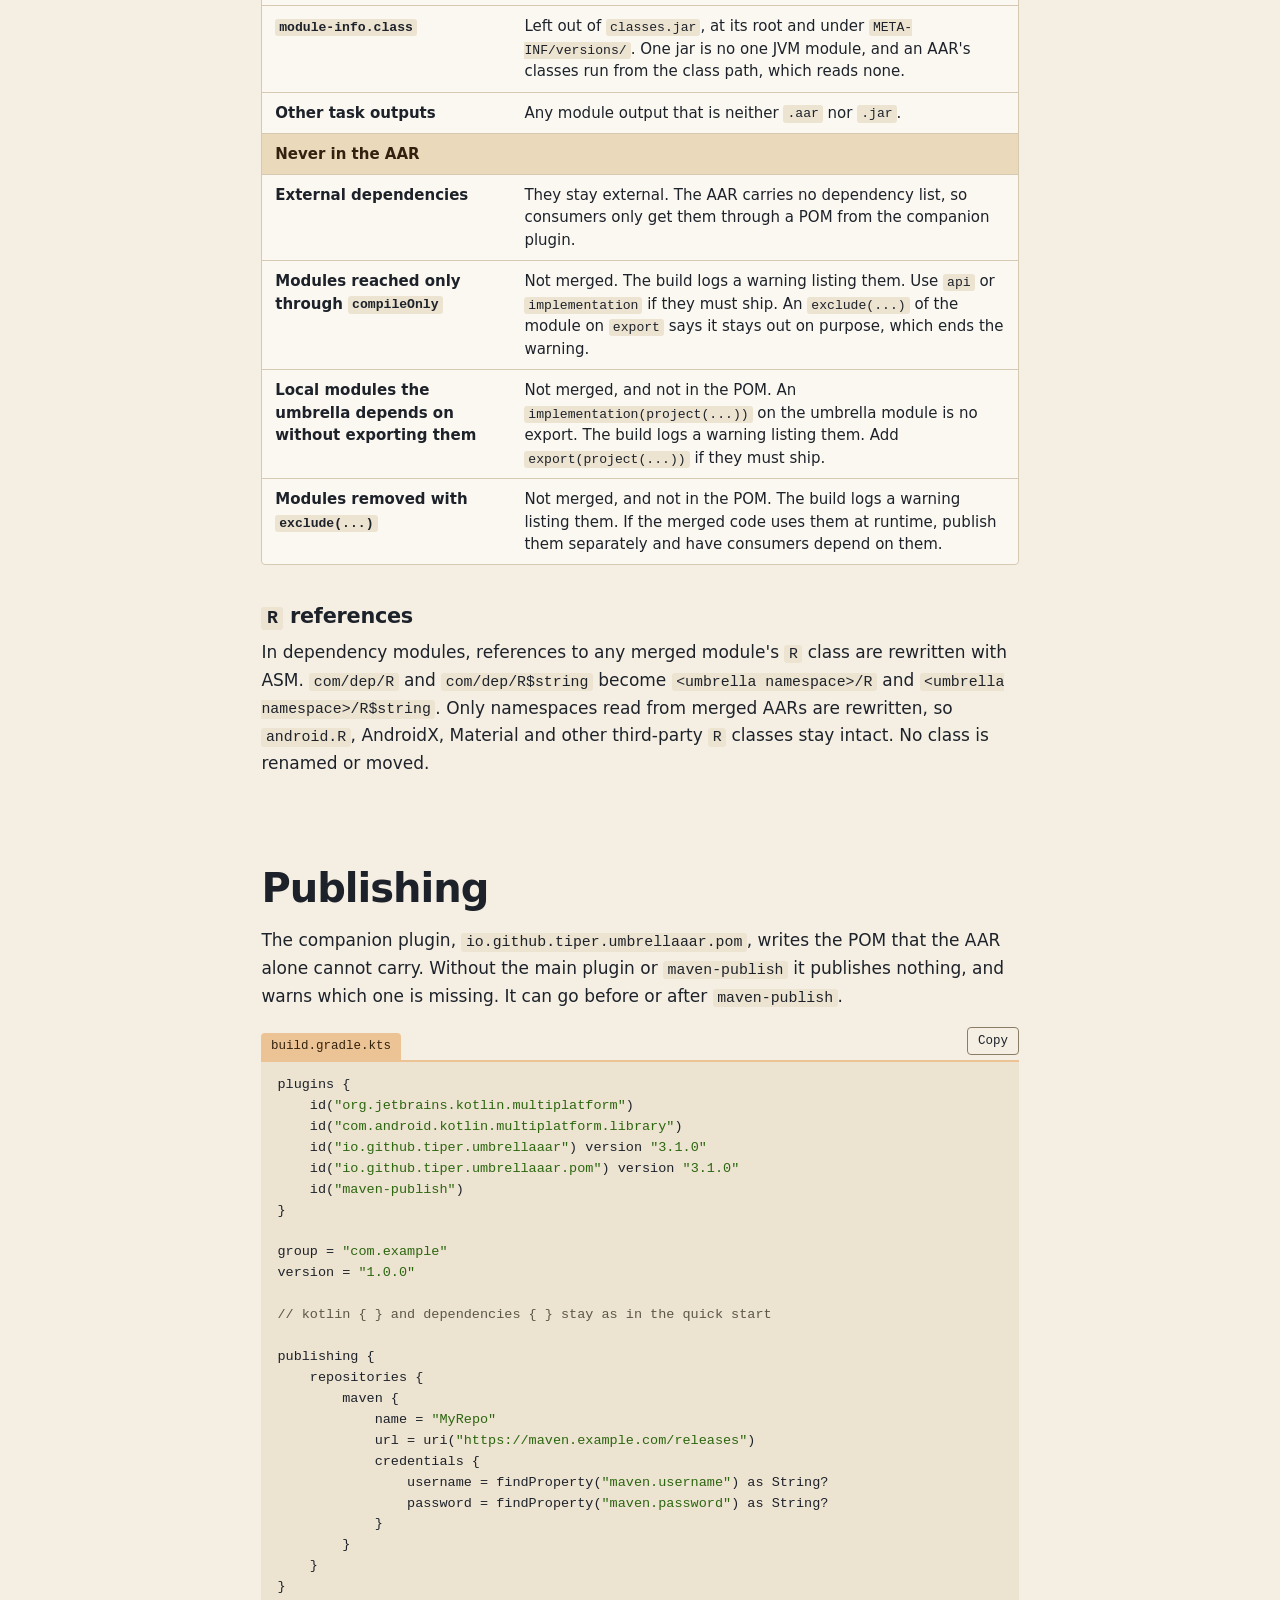
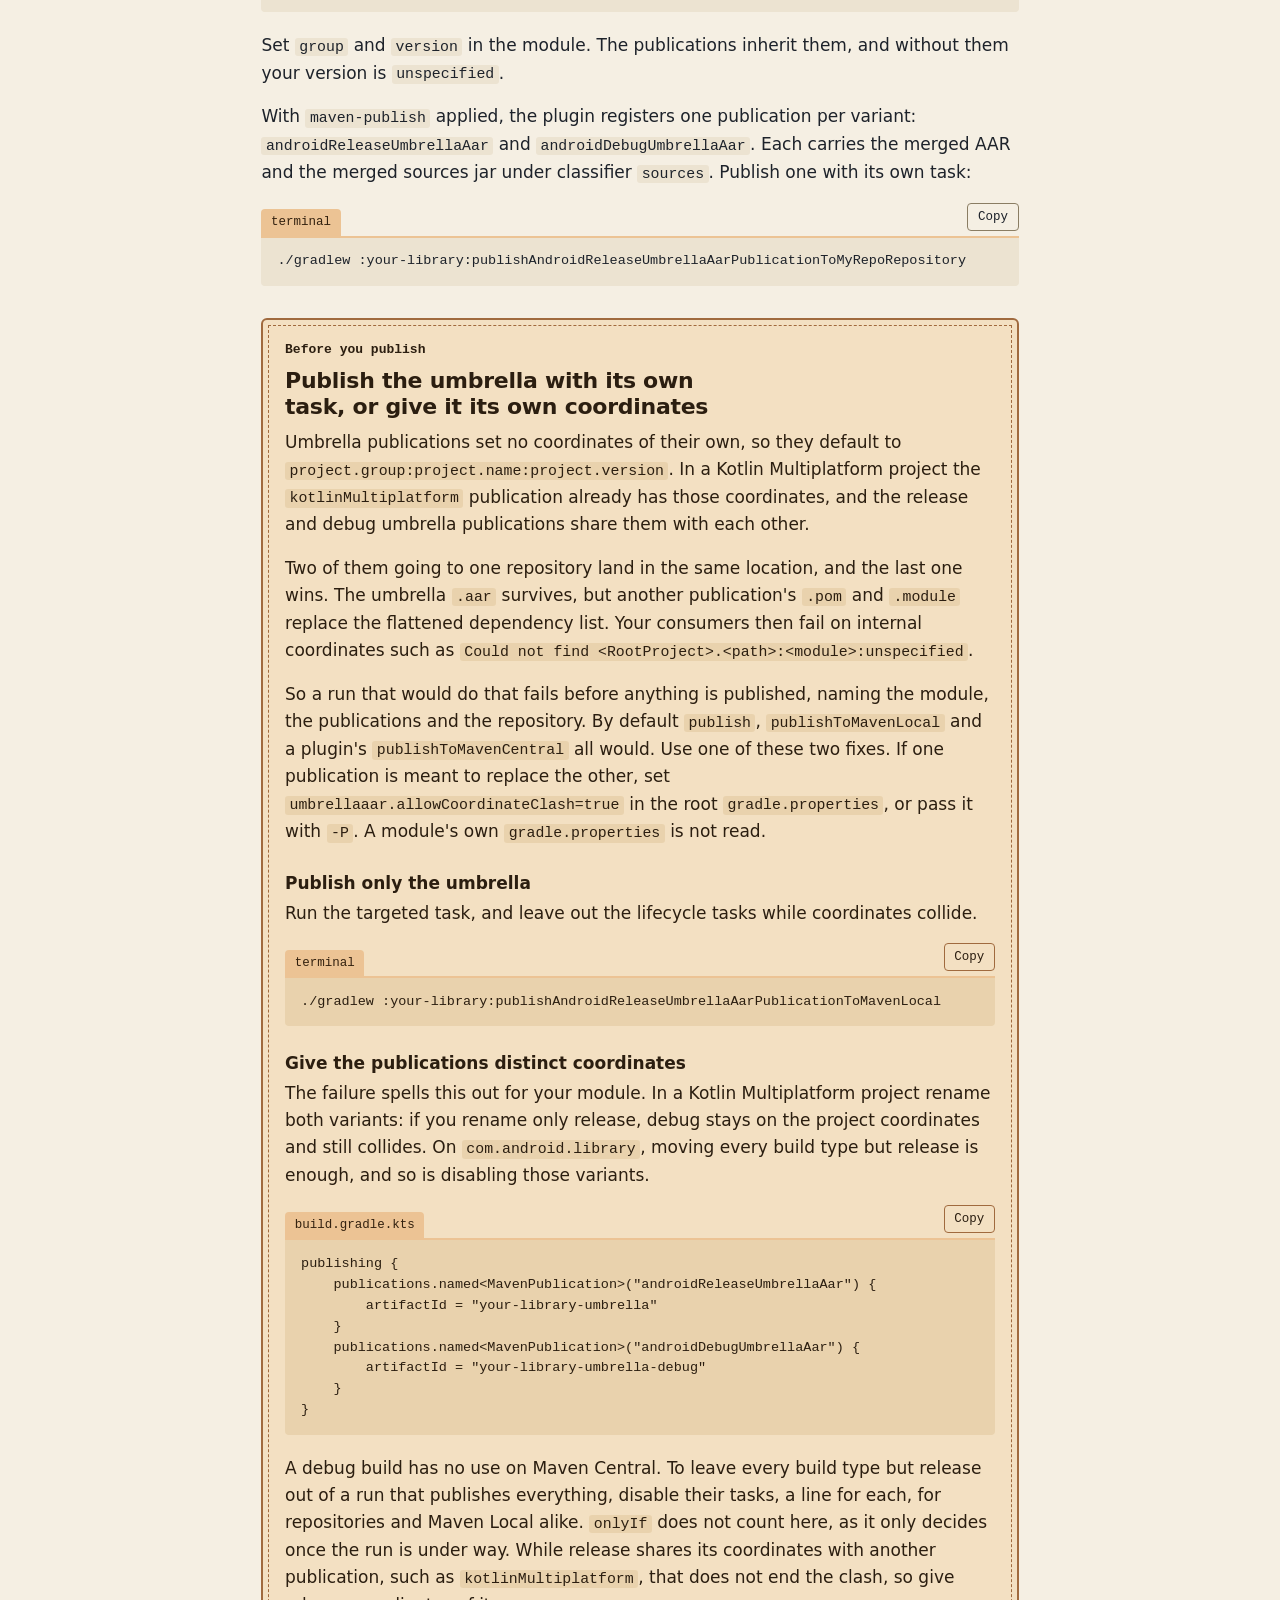
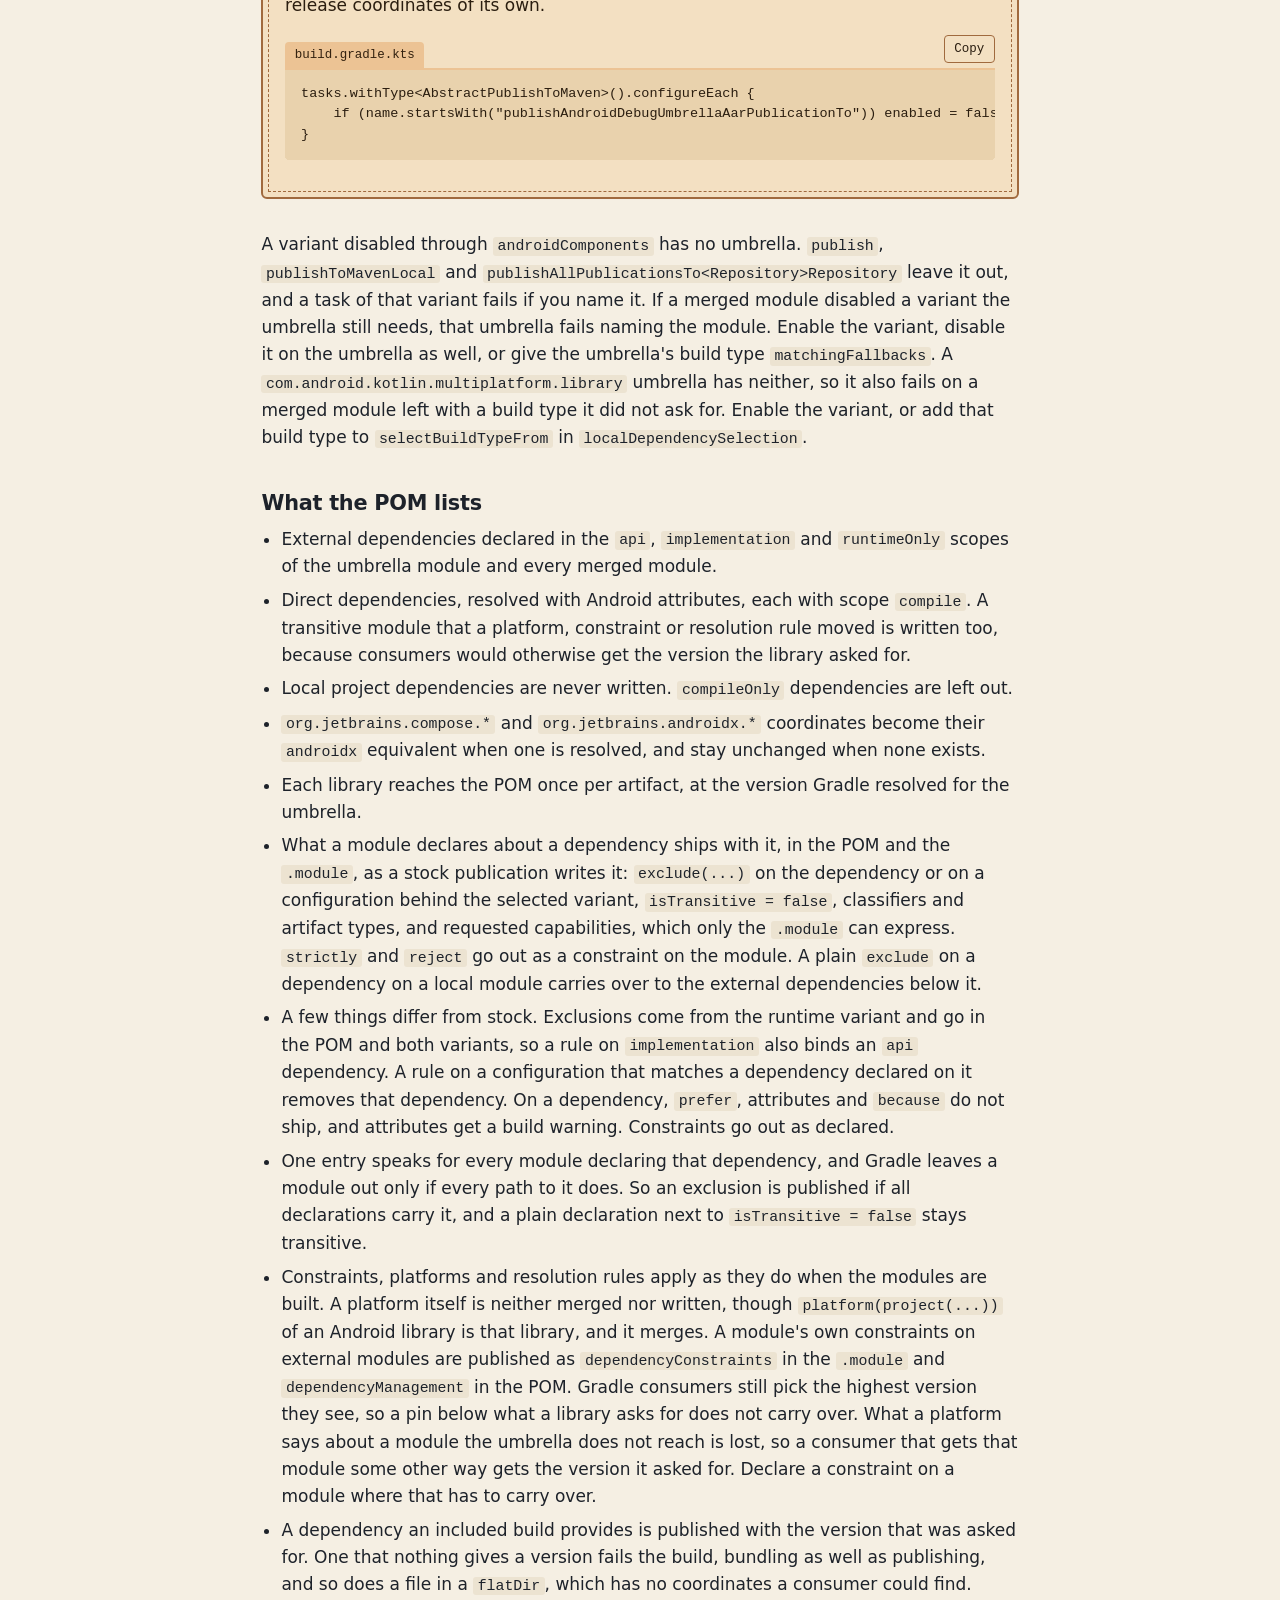
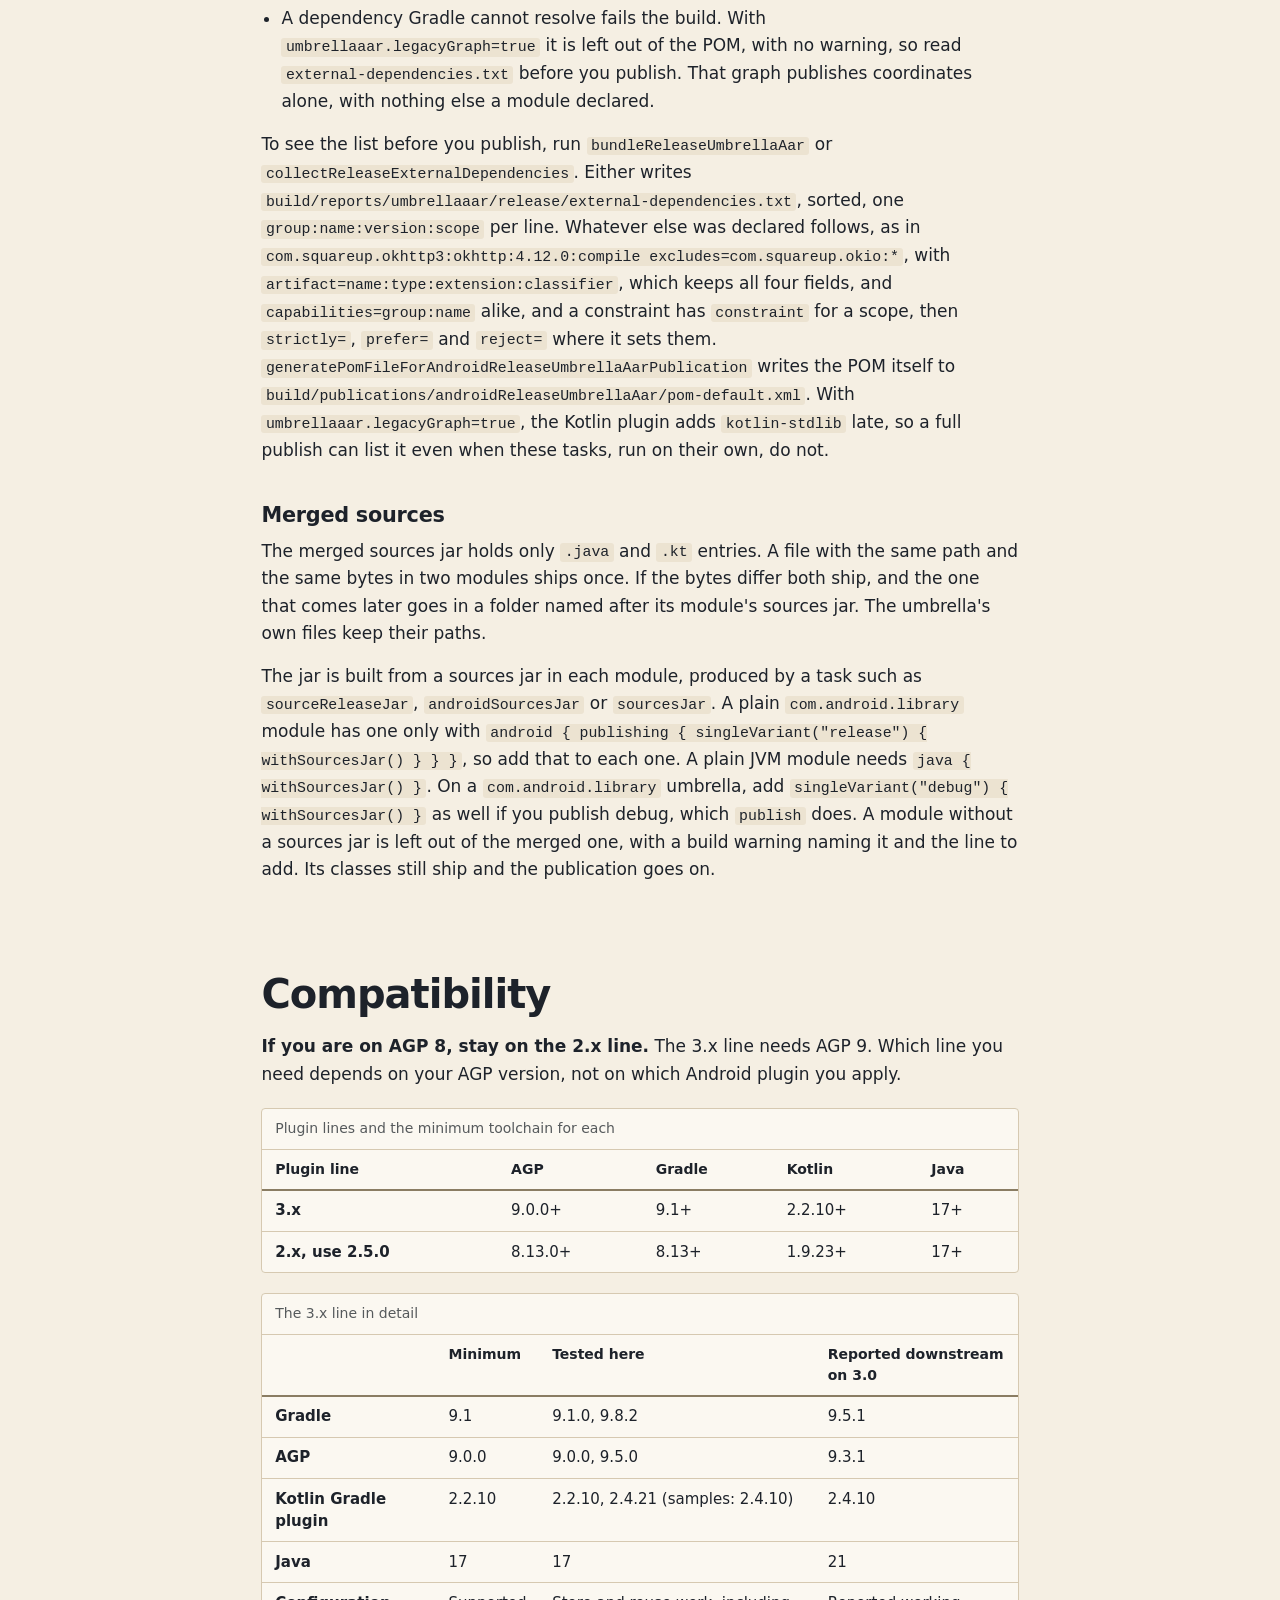
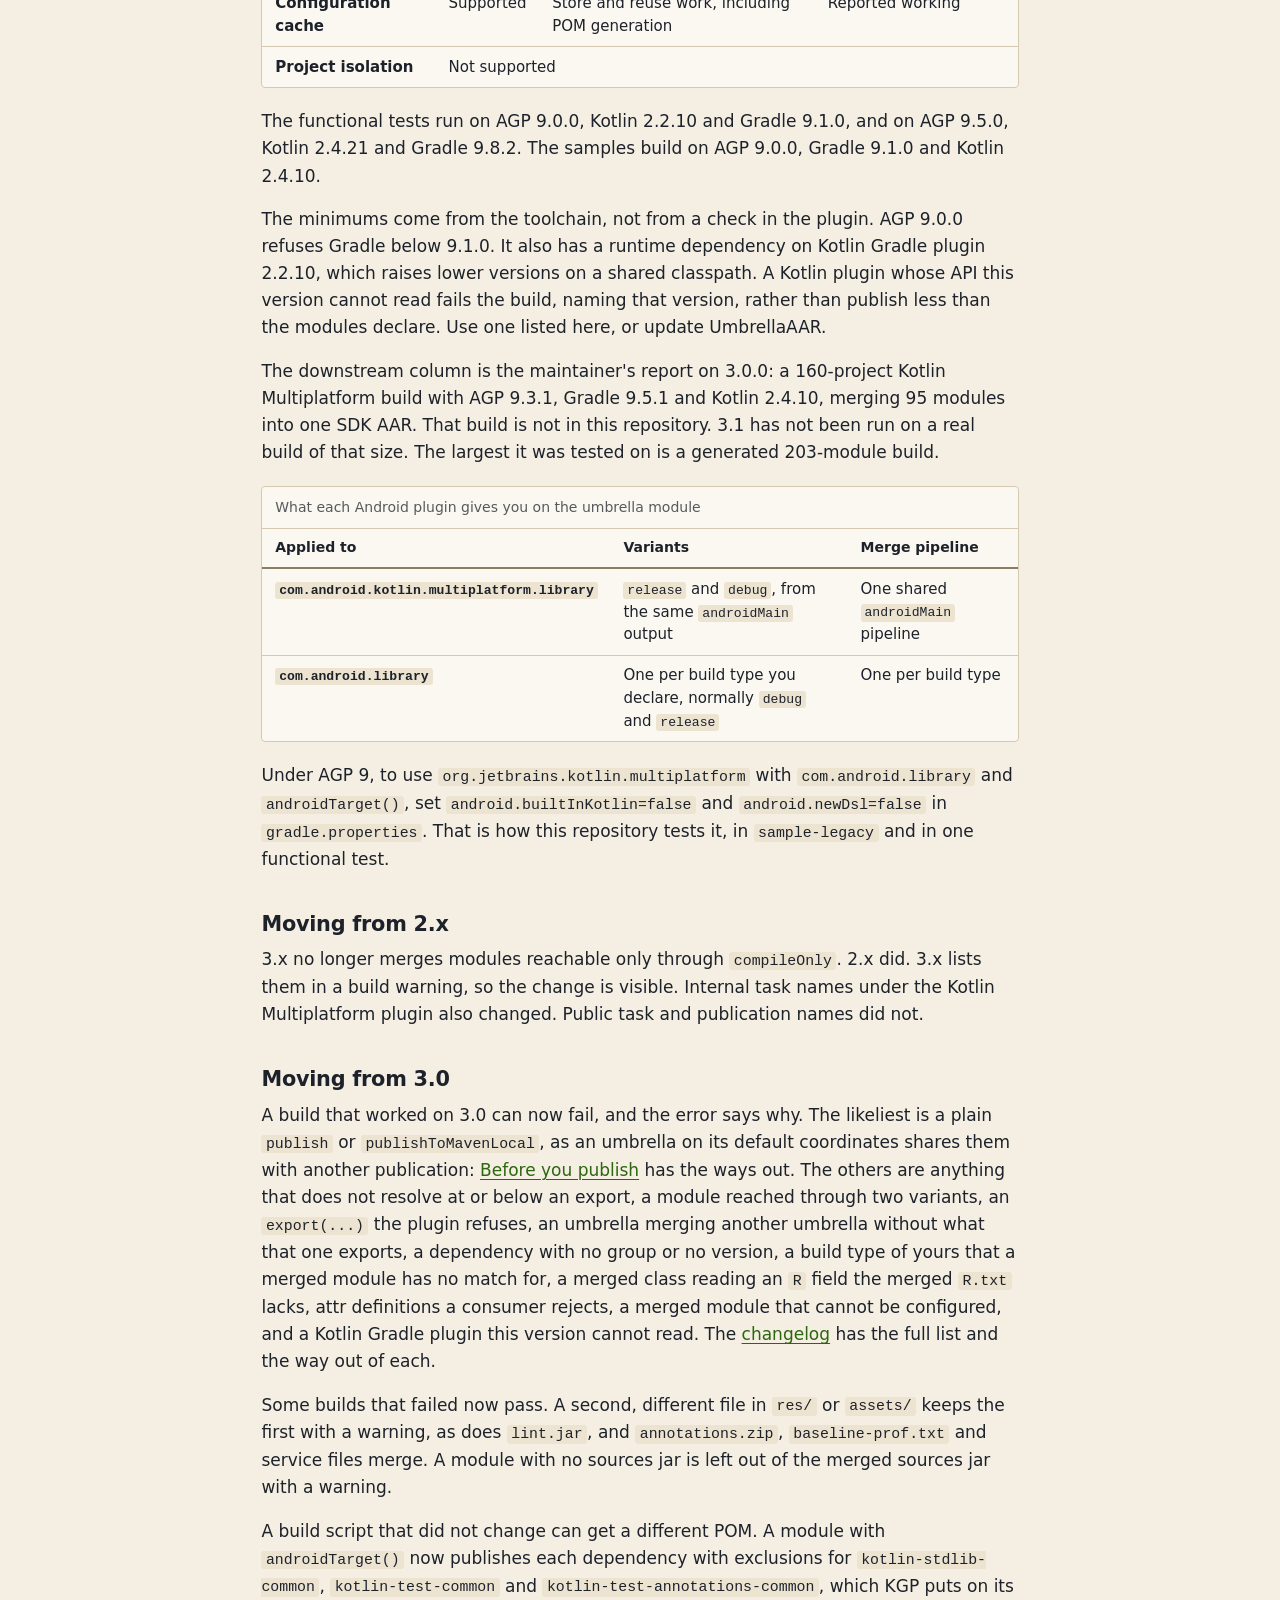
==== commit fc7755e0: "Keep the strictest desugar flavor in a merged AAR The merge compared versions alone, so a module's n" ====
--- a/site/index.html
+++ b/site/index.html
@@ -344,7 +344,7 @@
     <figure class="snippet">
       <figcaption><span class="file">your-library/build/reports/umbrellaaar/androidMain/merged-modules.txt</span></figcaption>
       <div class="scroll" tabindex="0" role="group" aria-label="Example of the merged modules report">
-<pre class="report"><code><span class="tok-comment"># Modules merged into the umbrella AAR</span>
+<pre class="report"><code><span class="tok-comment"># Modules merged into the umbrella AAR by :your-library:extractAndroidMainDependencies</span>
 <span class="tok-comment"># &lt;project path&gt;	&lt;first edge that reached it&gt;</span>
 :core	:feature-b -&gt; androidRuntimeElements
 :feature-a	:your-library -&gt; export
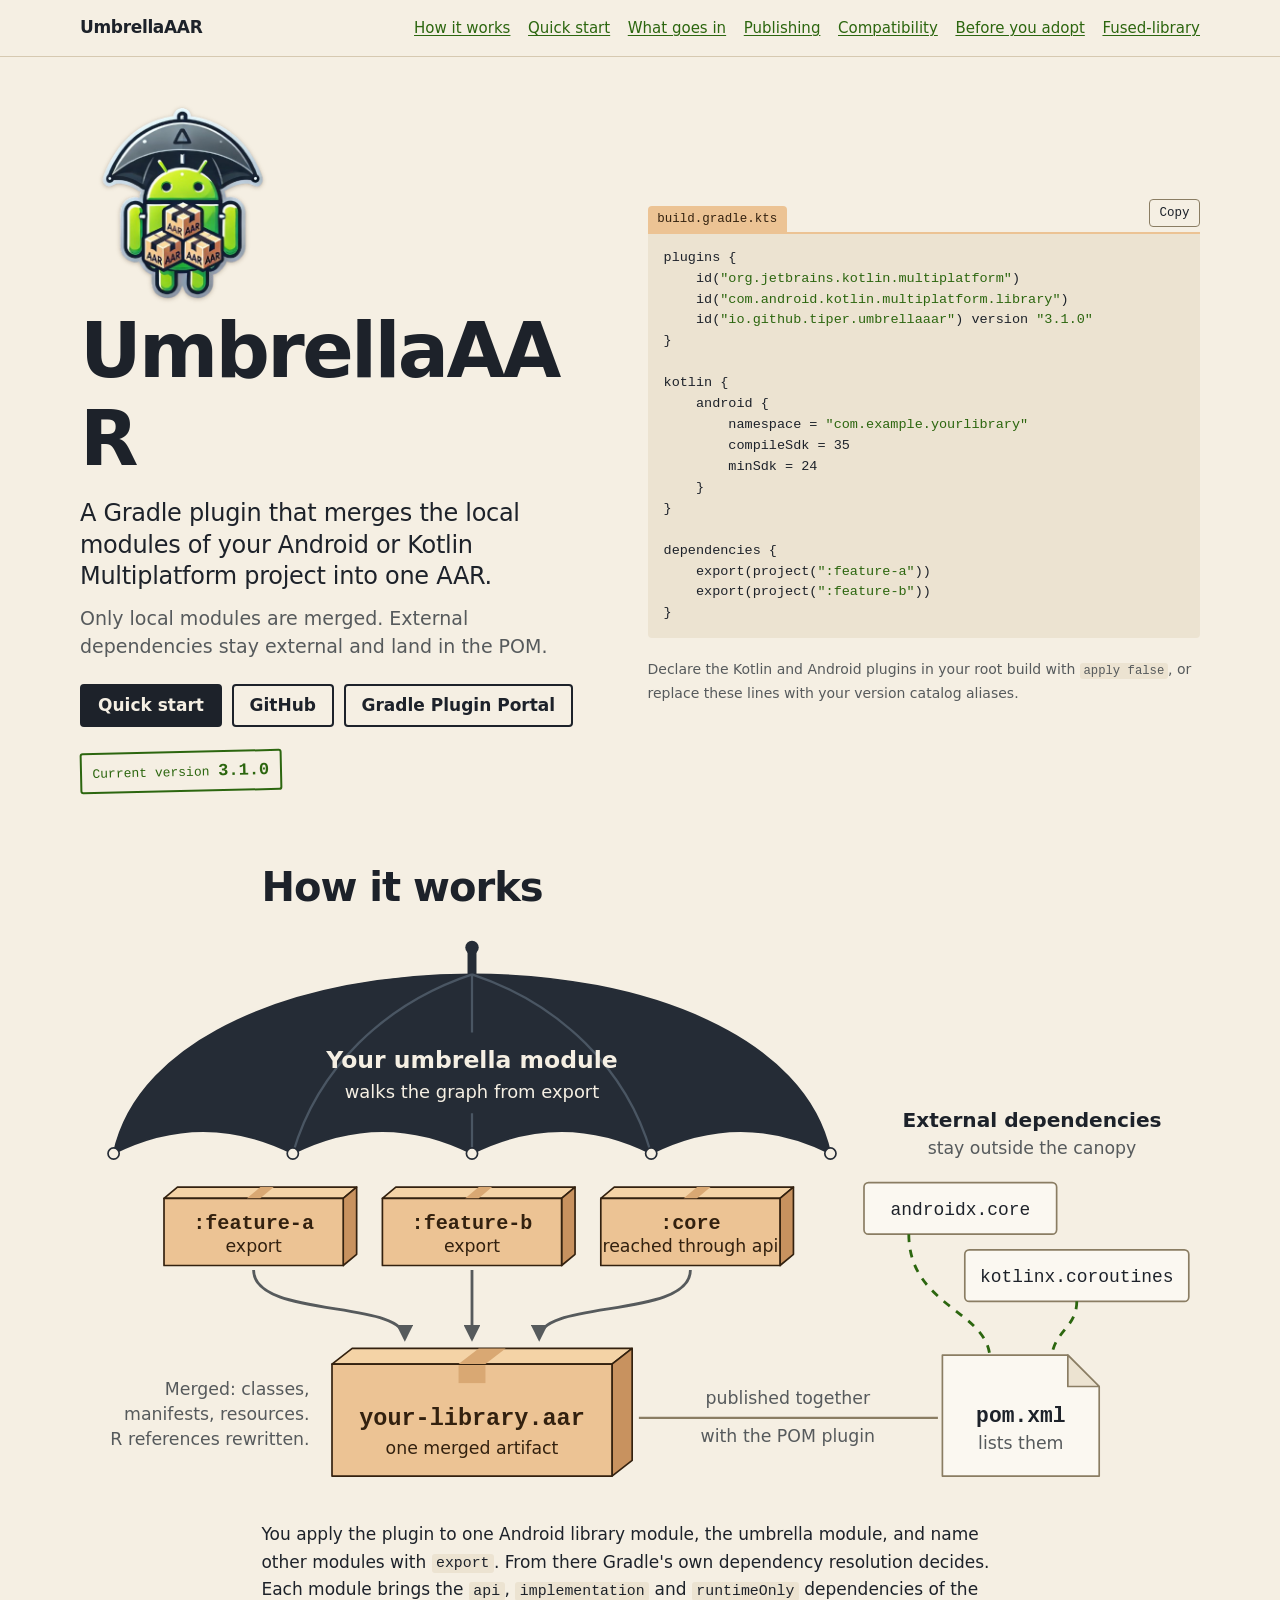
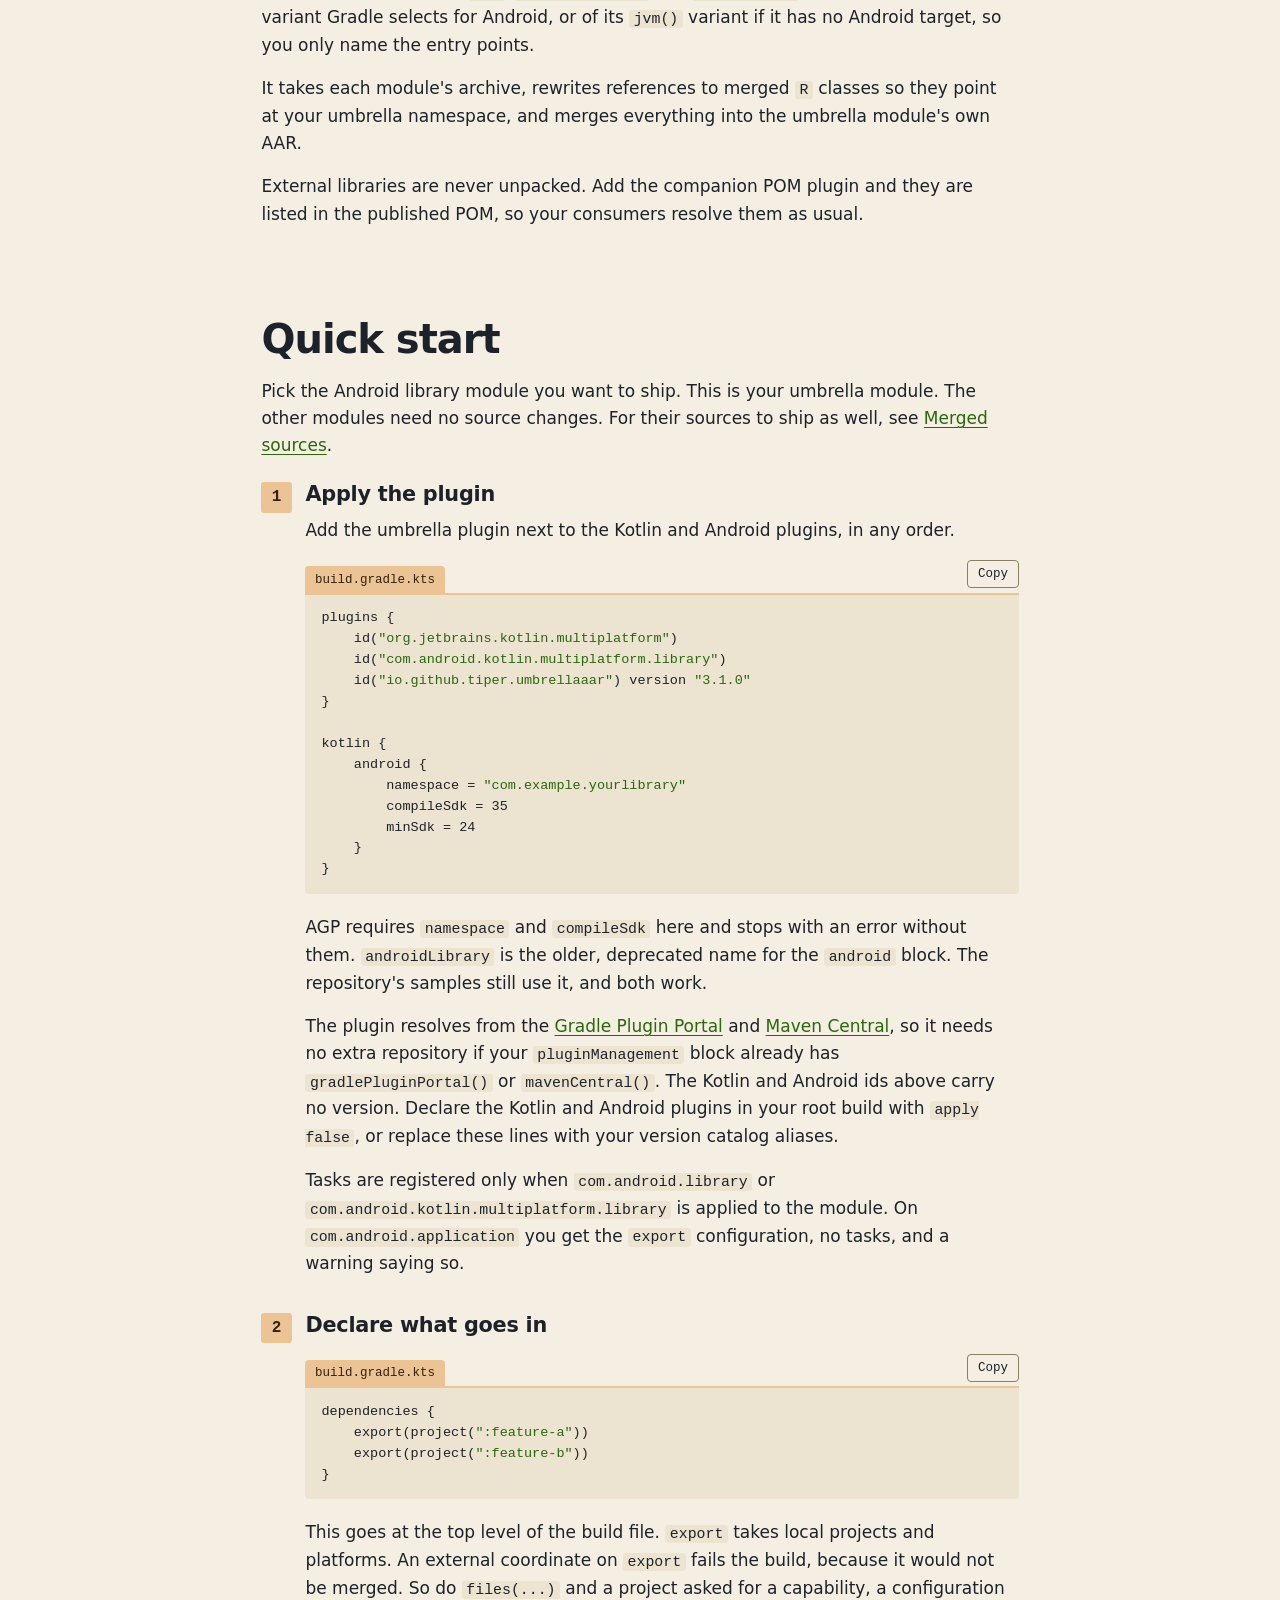
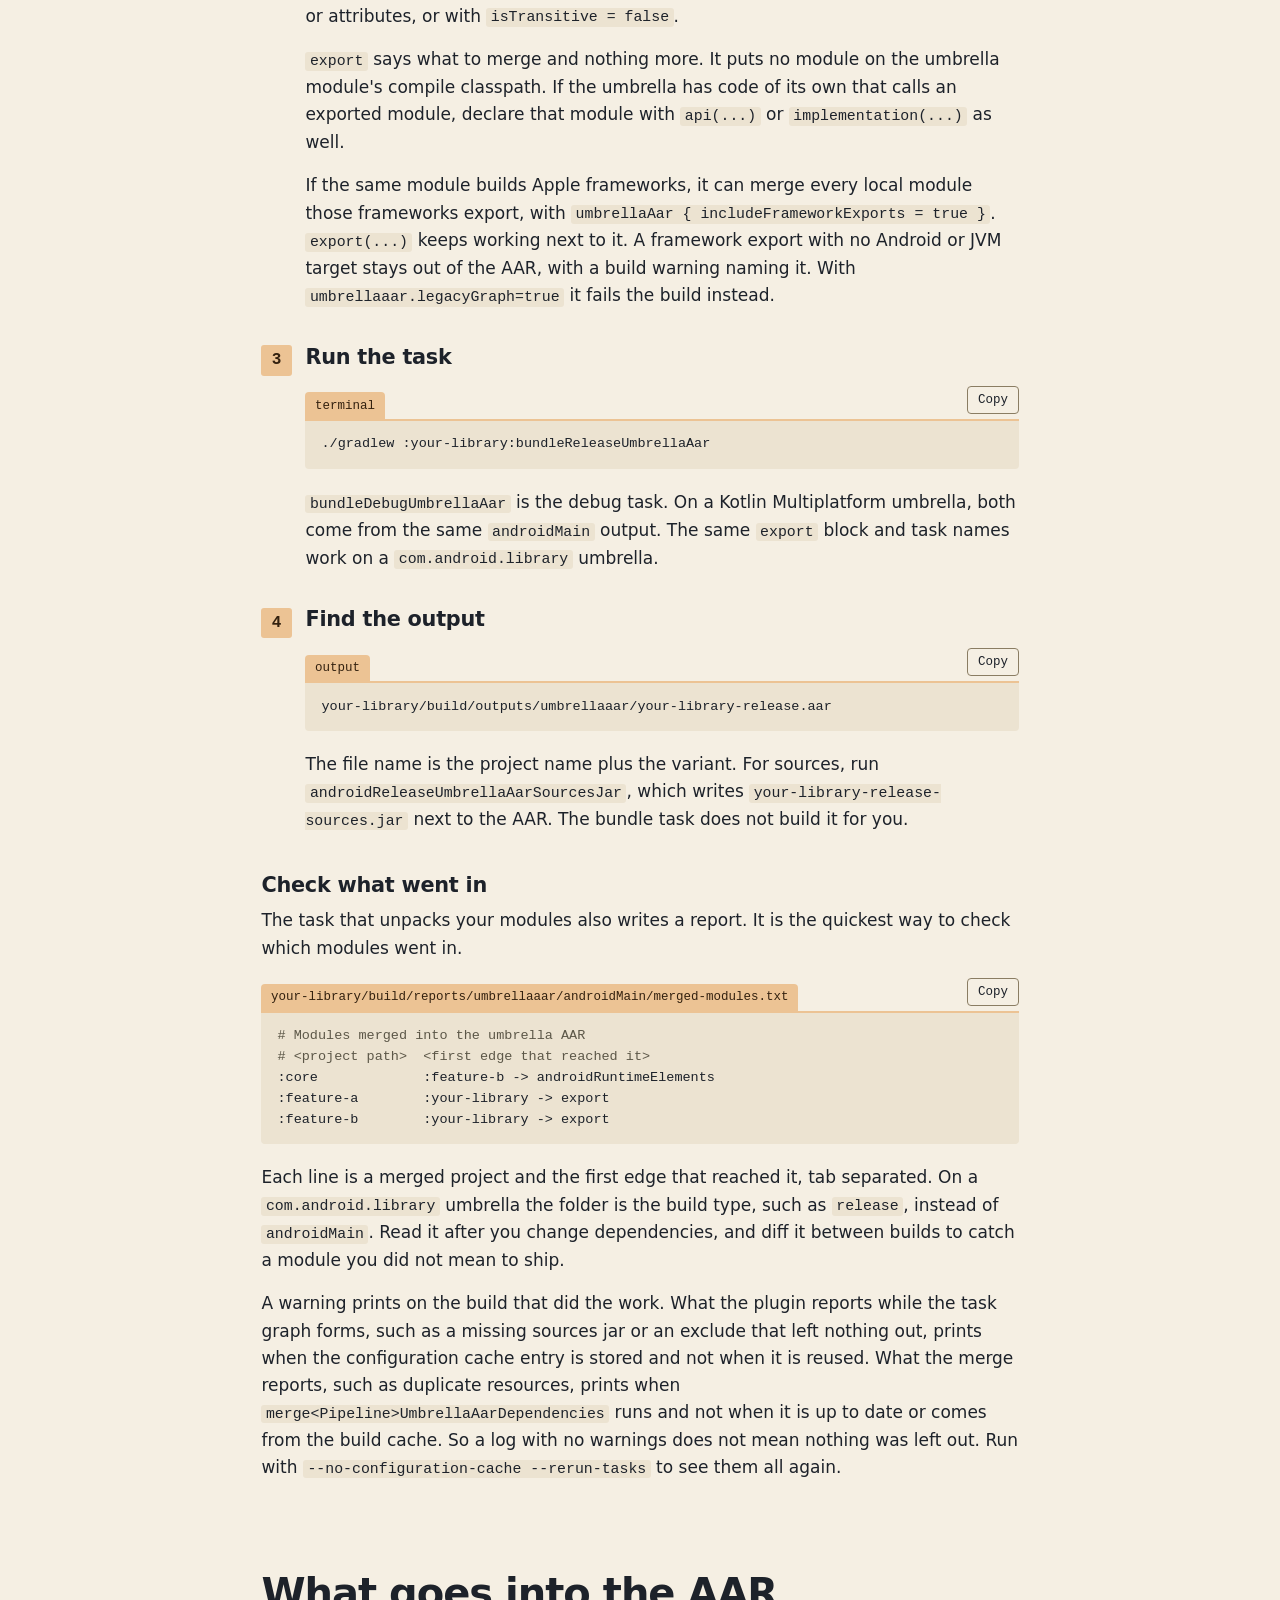
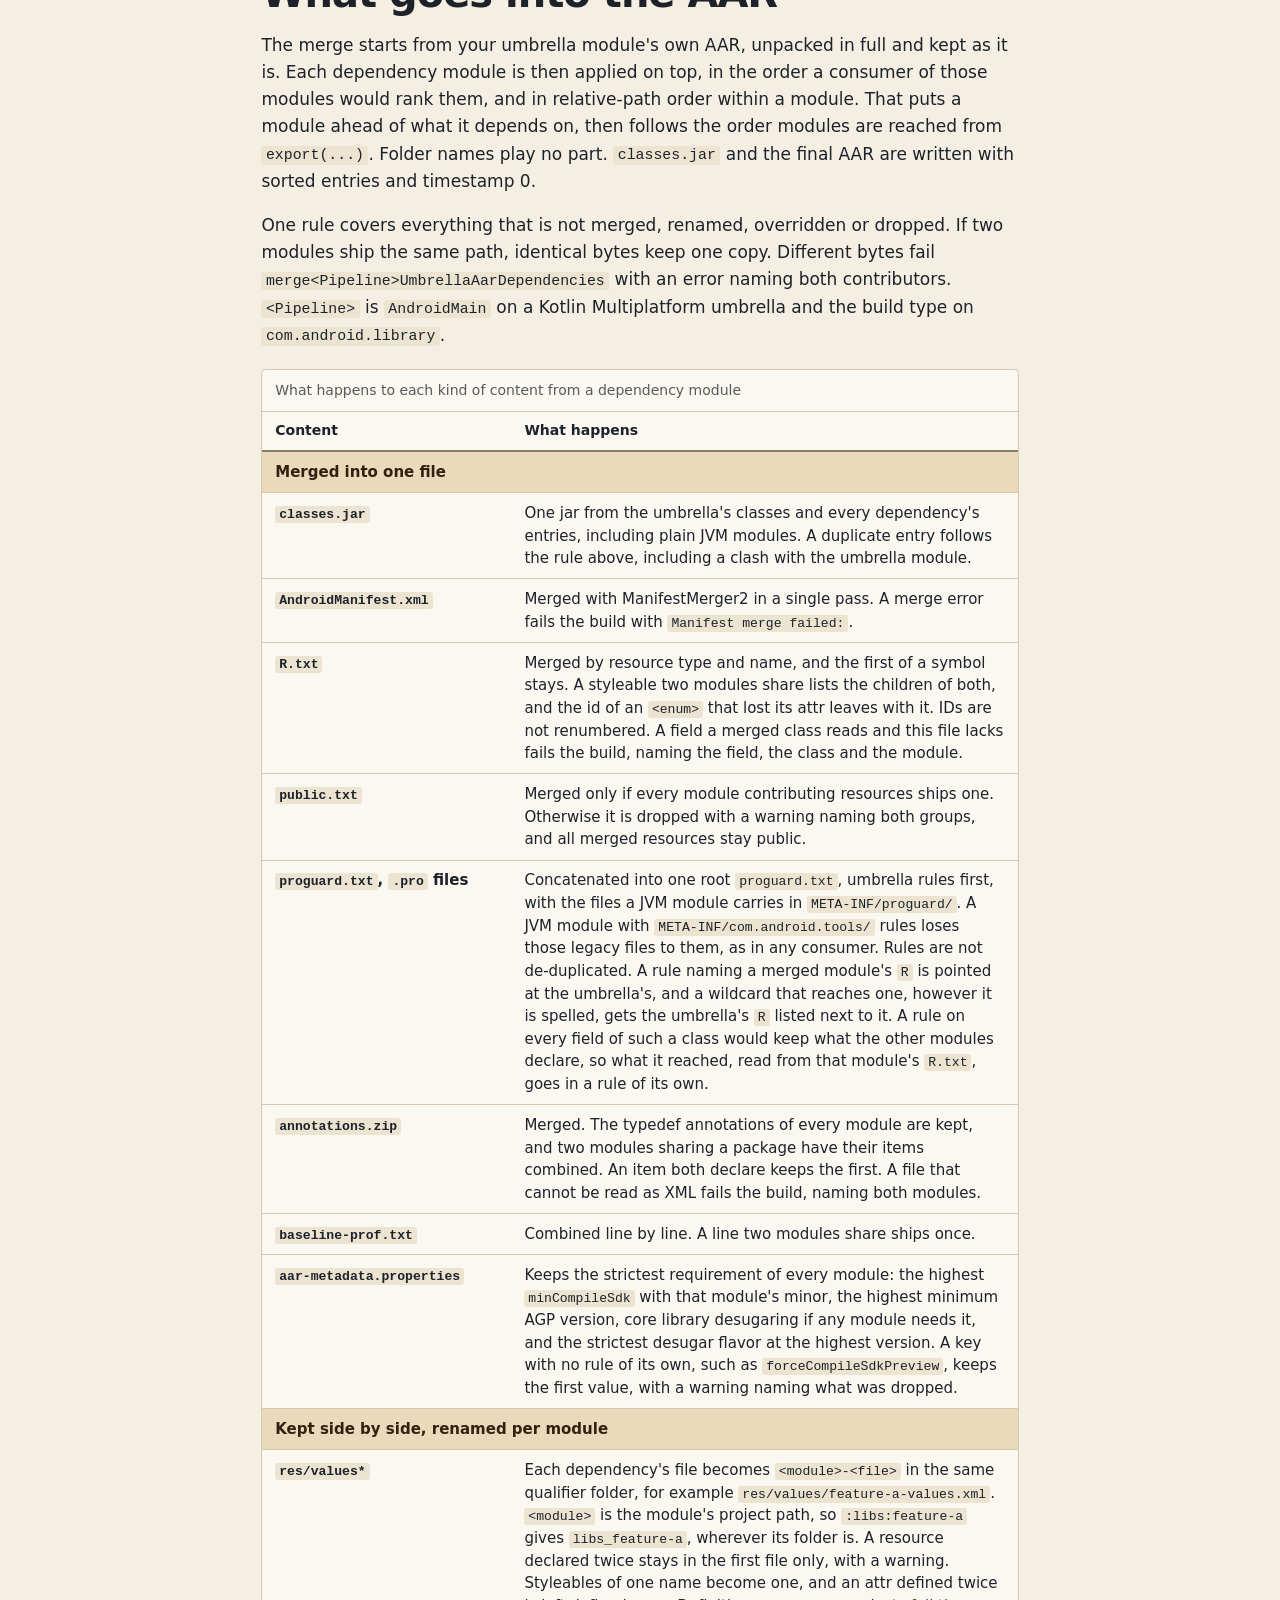
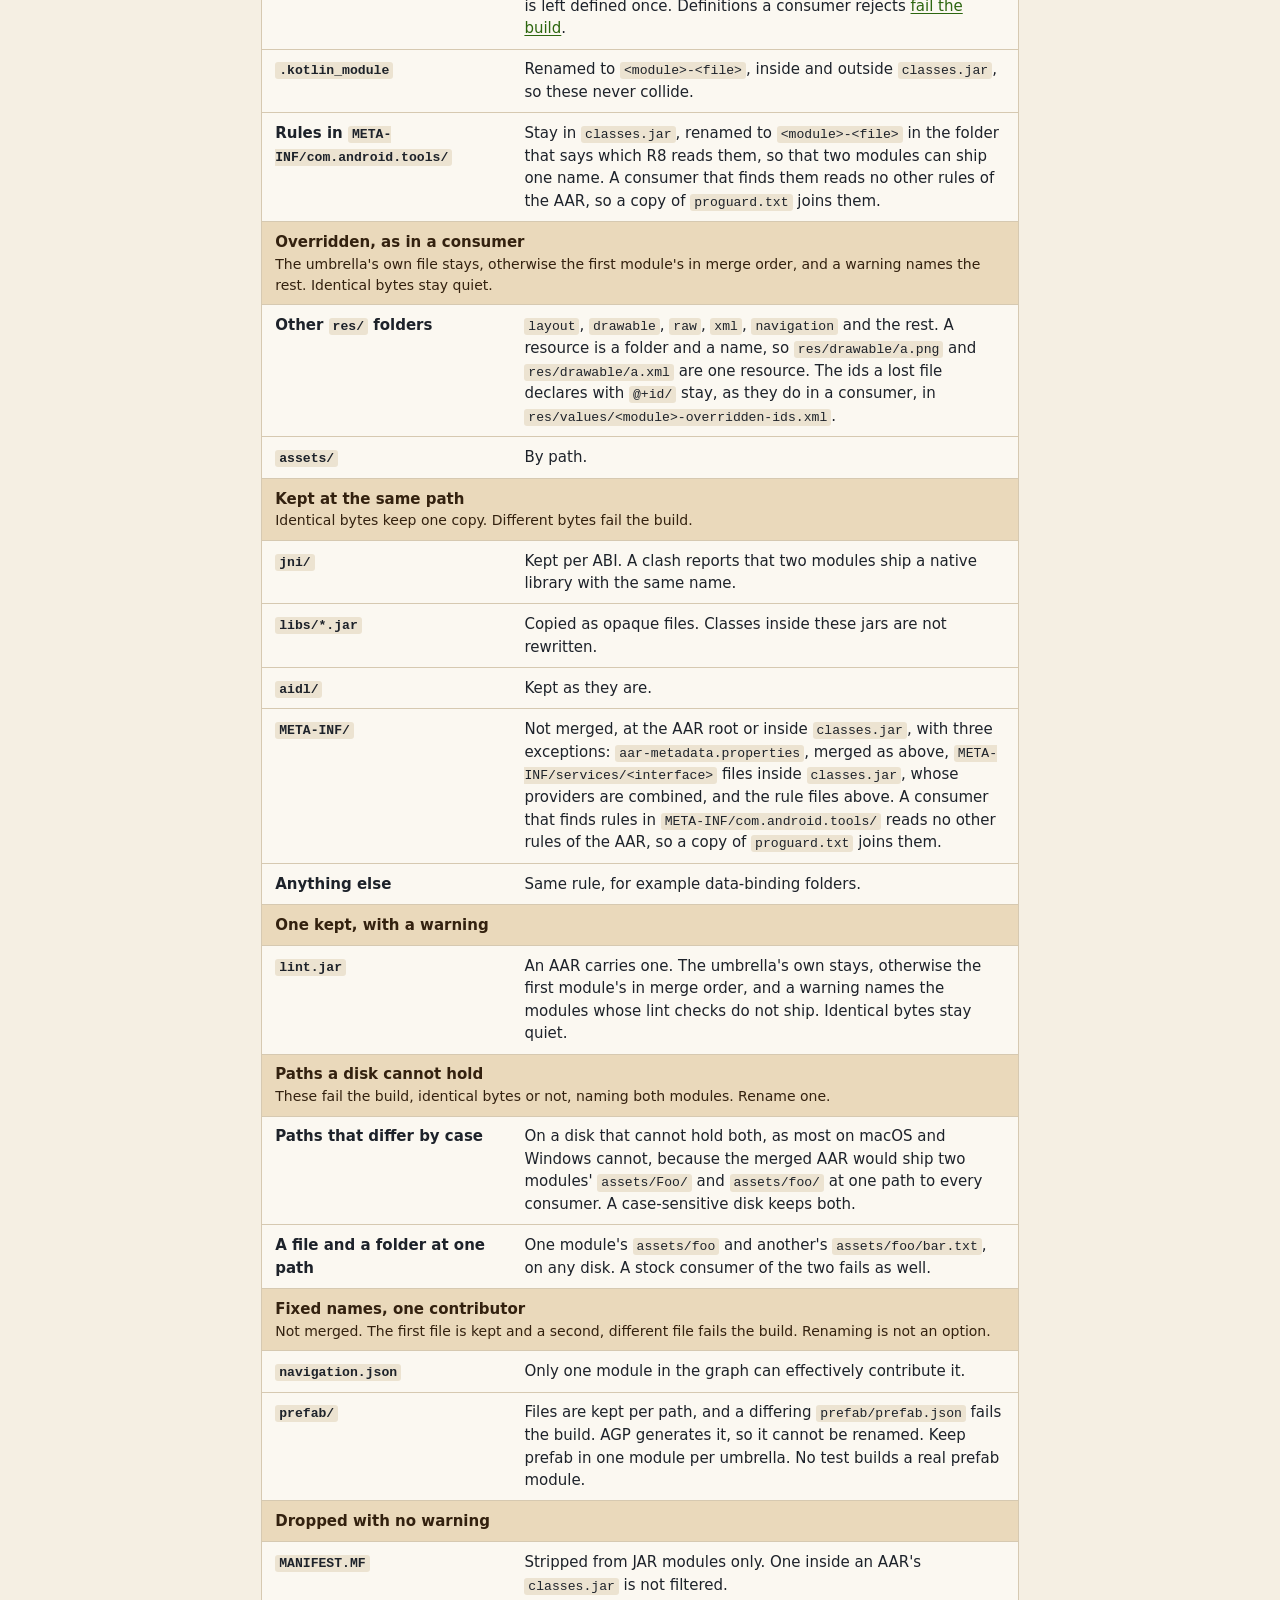
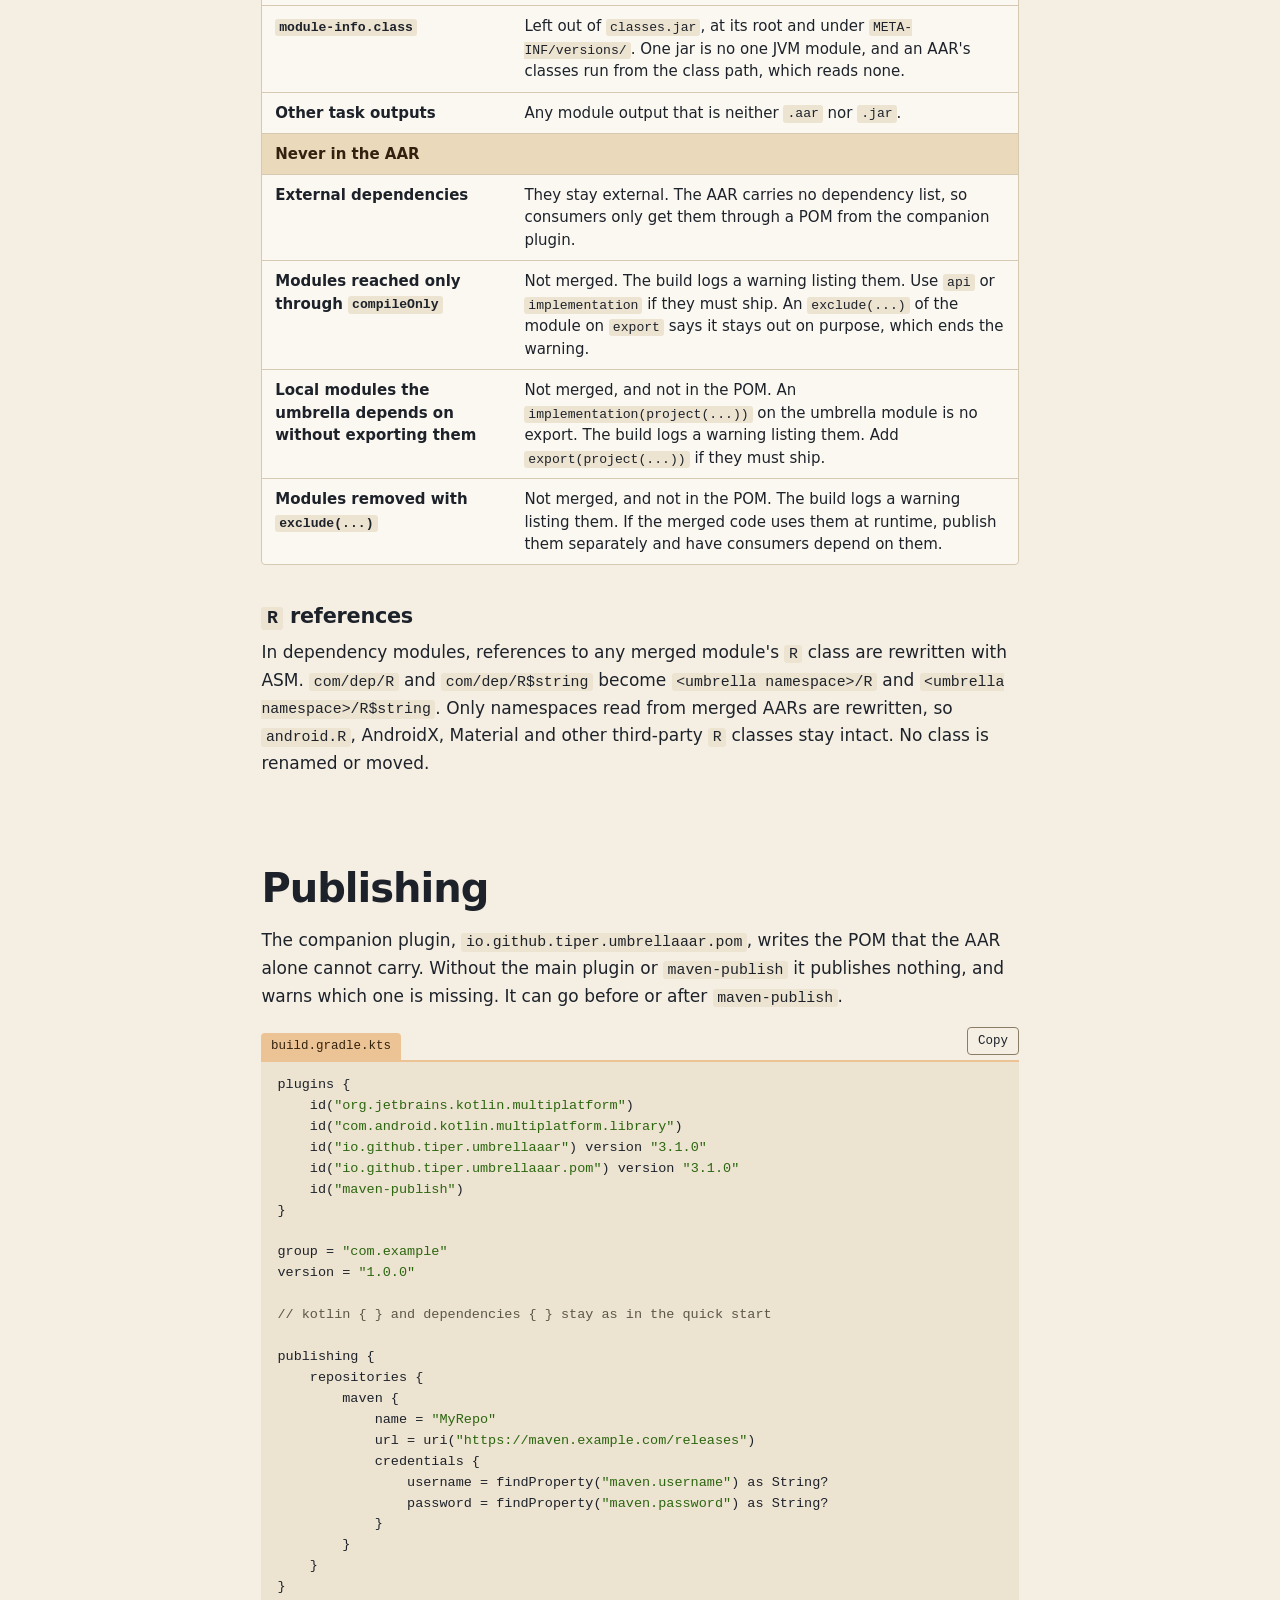
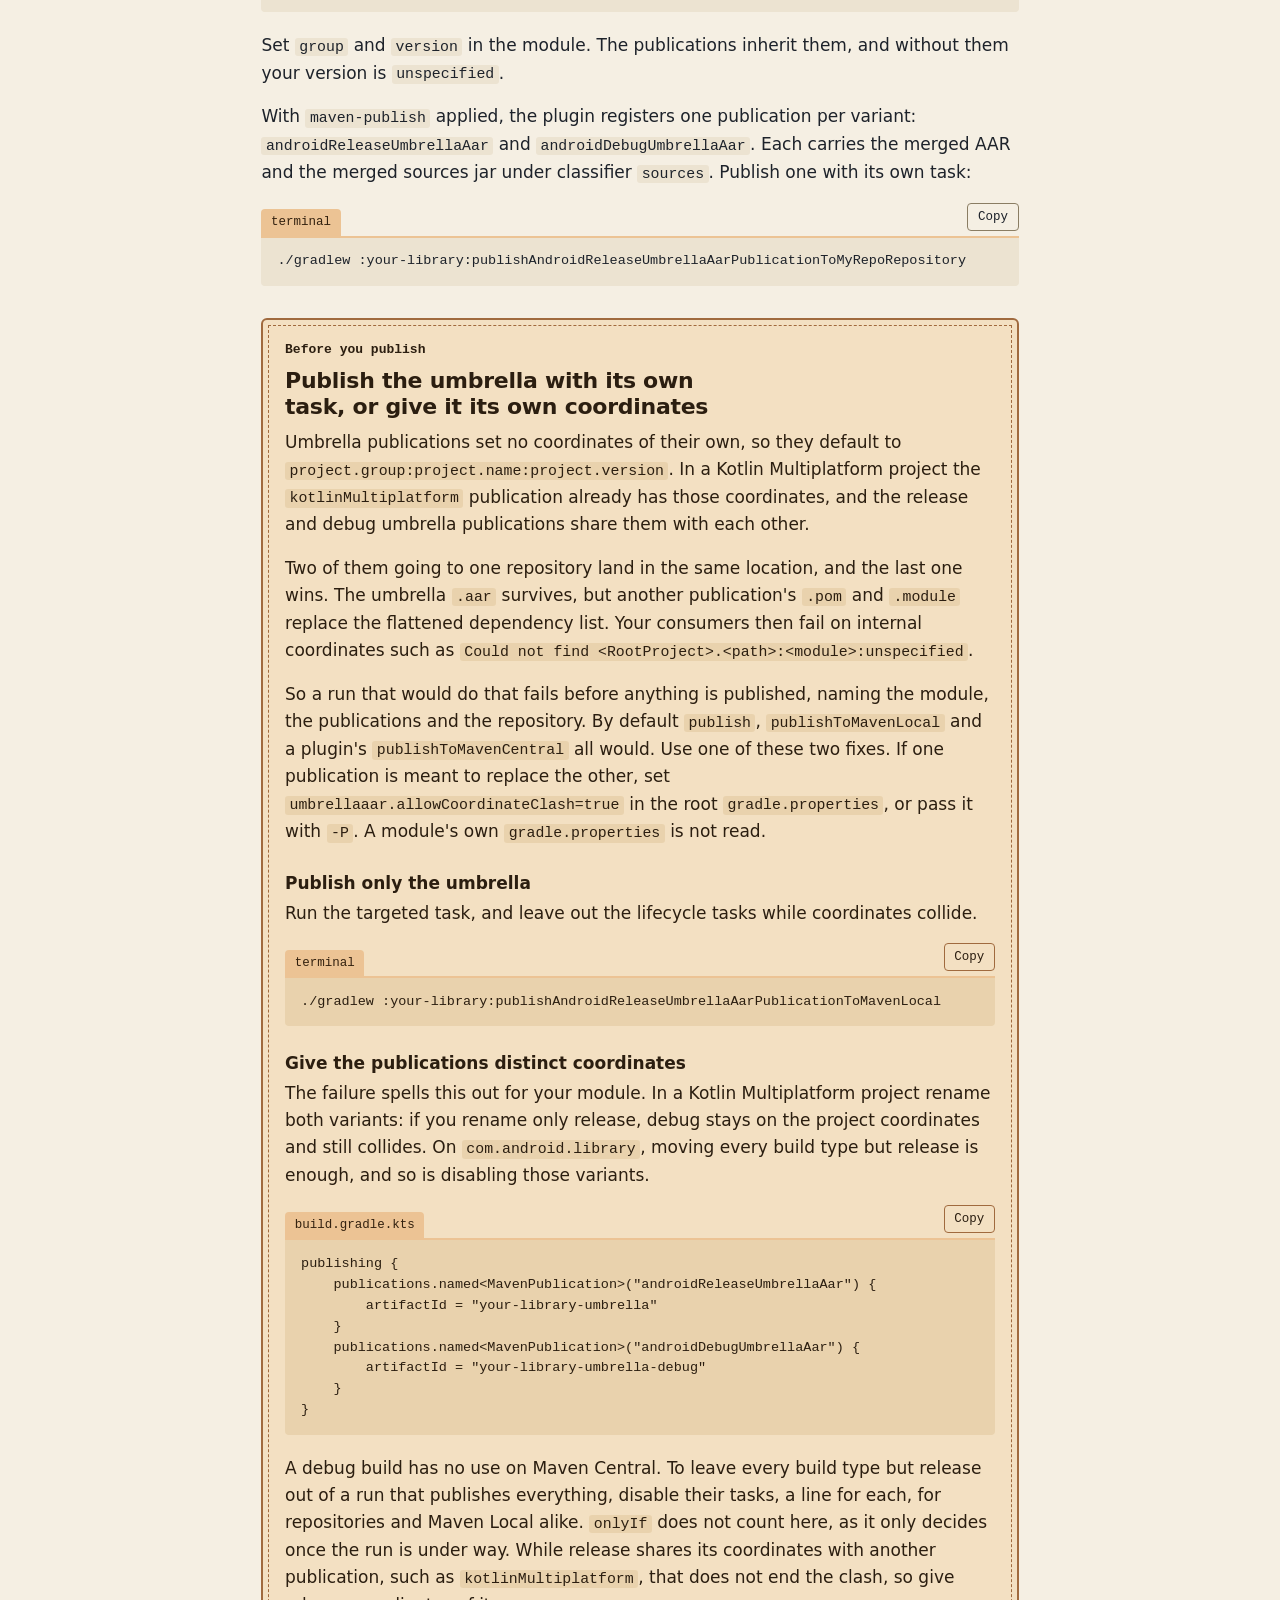
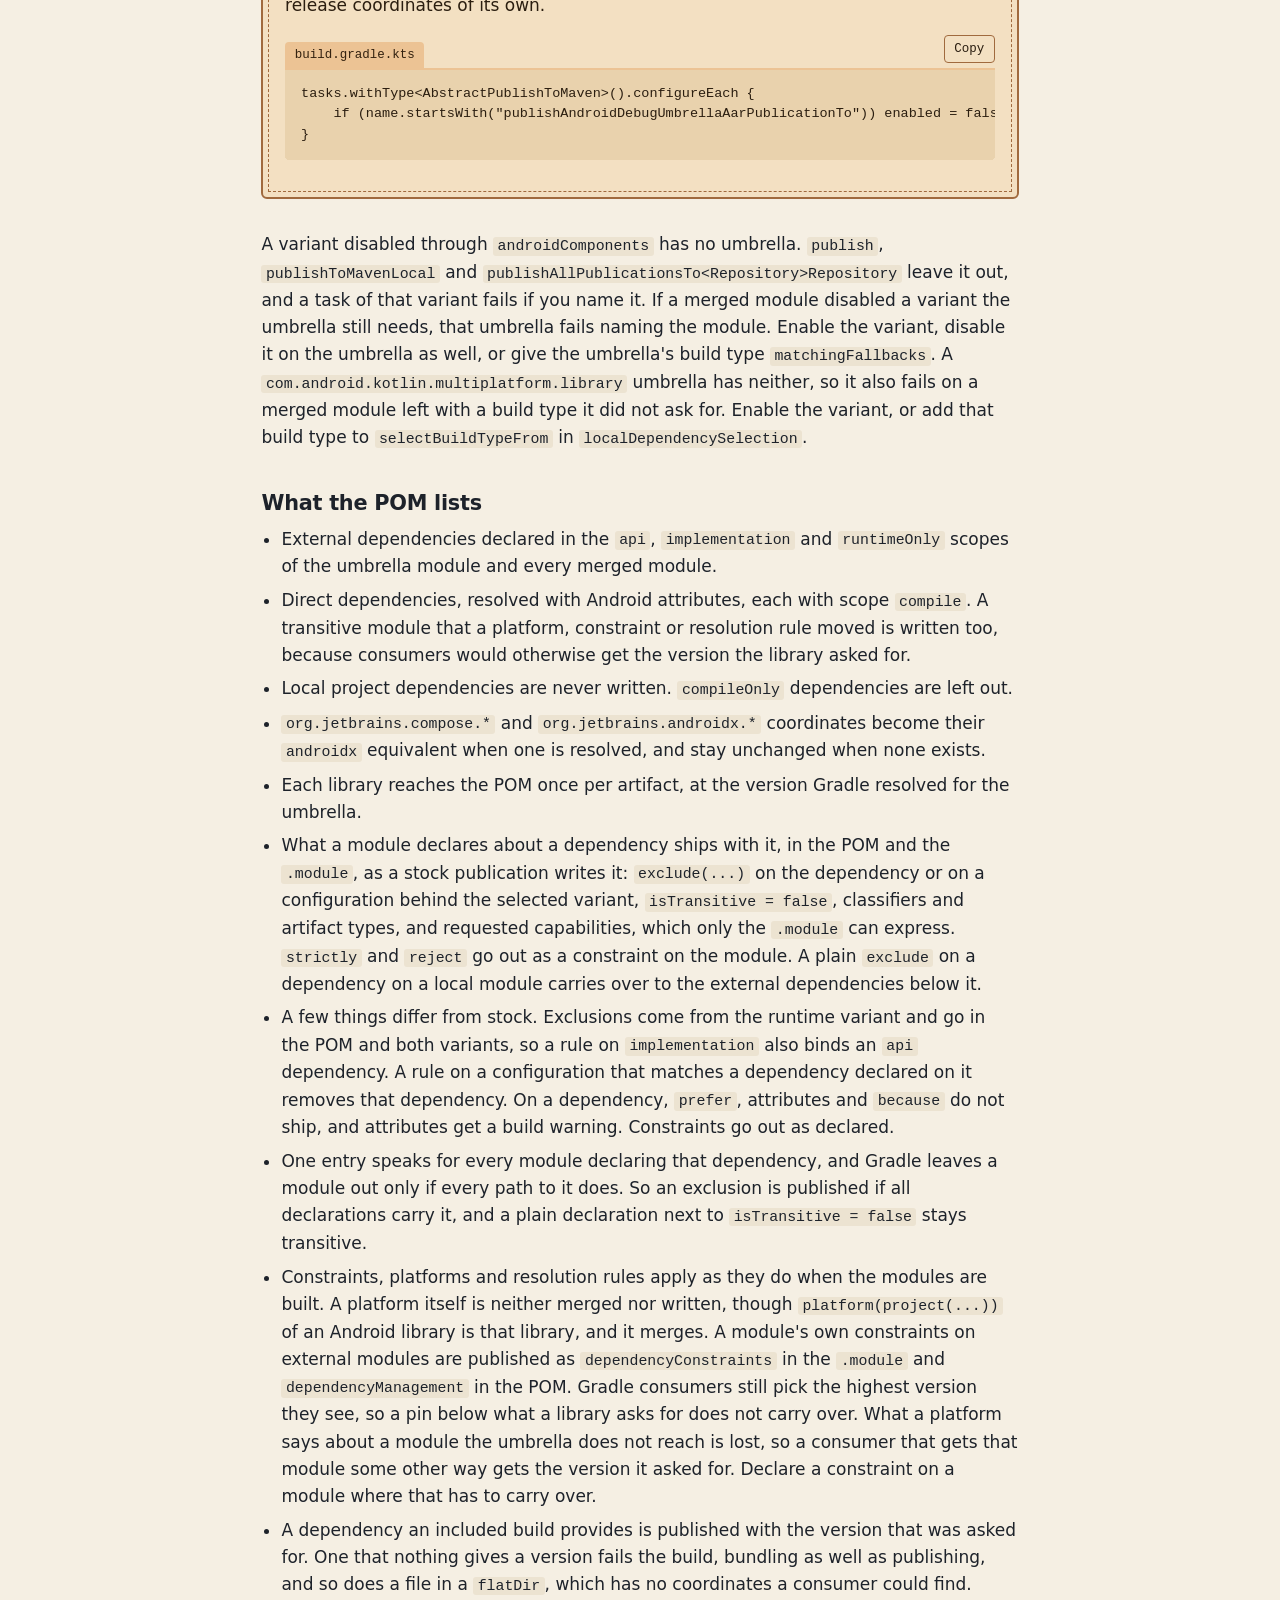
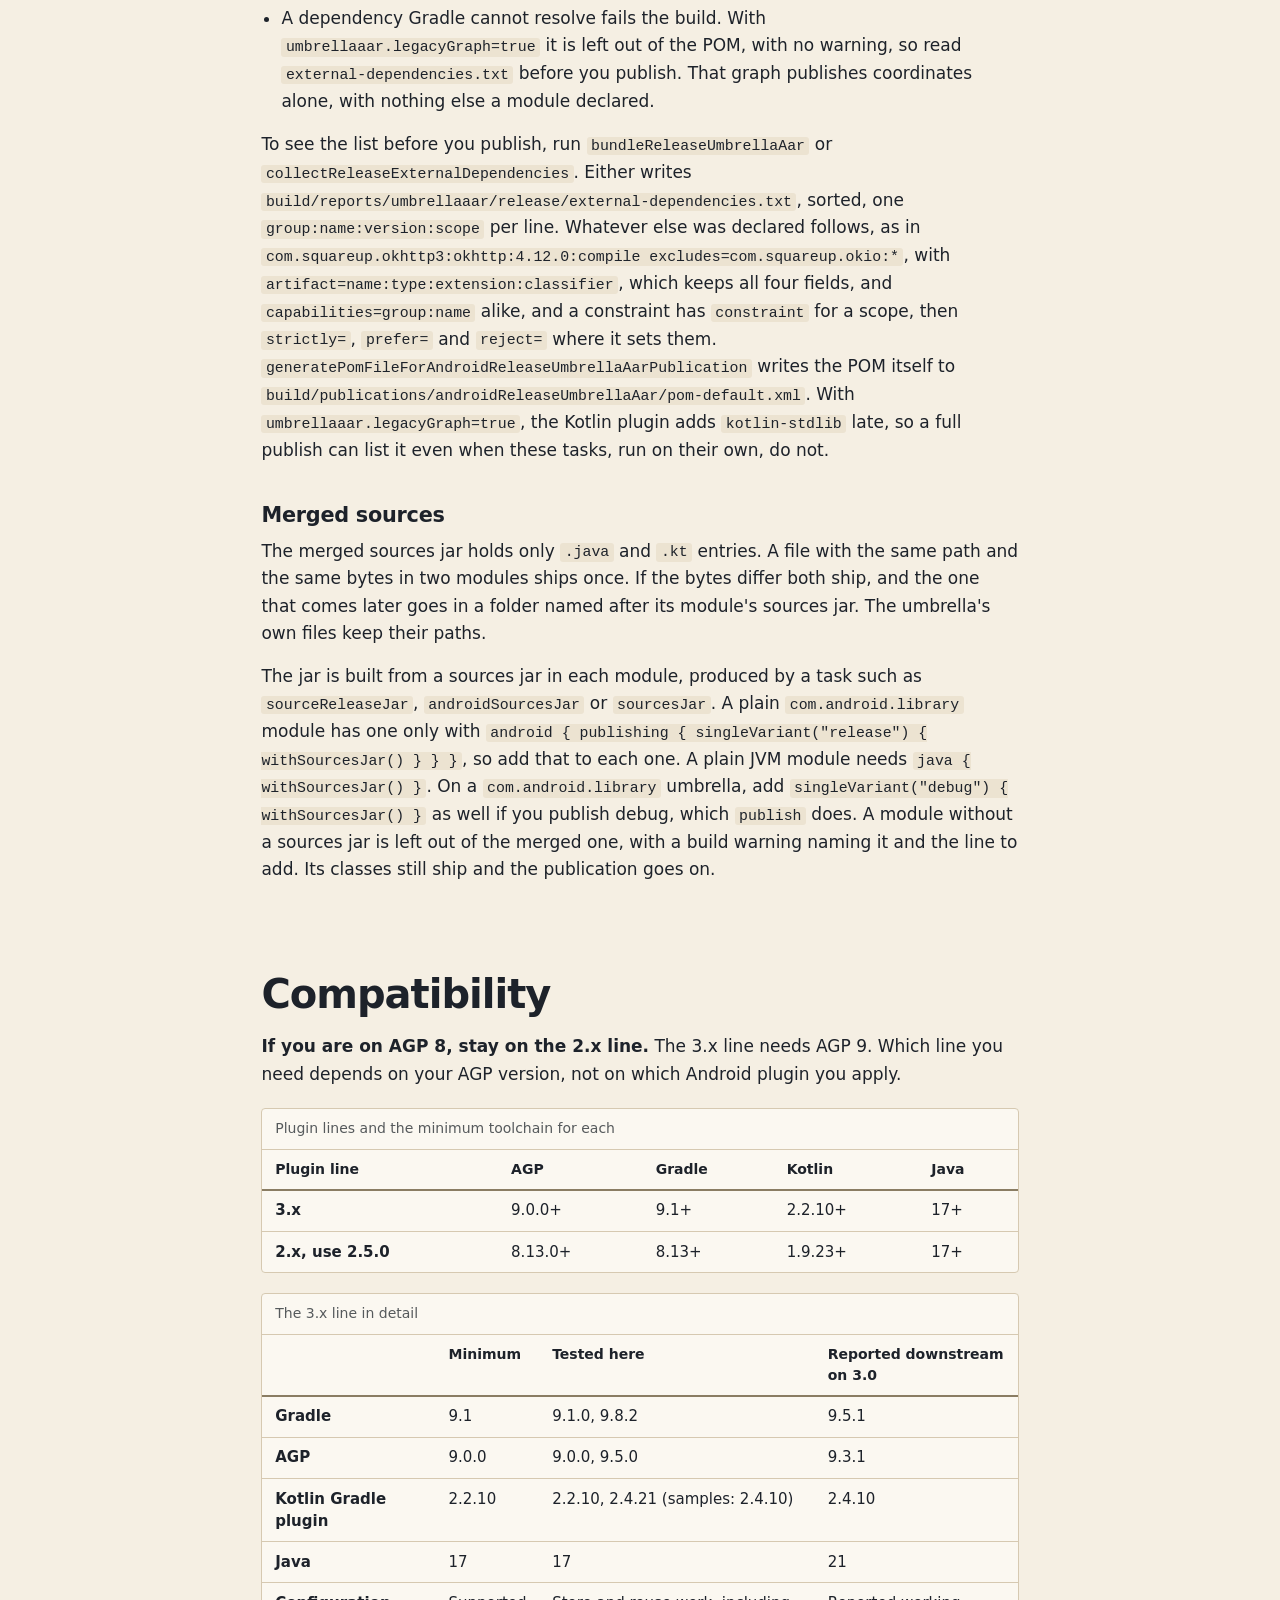
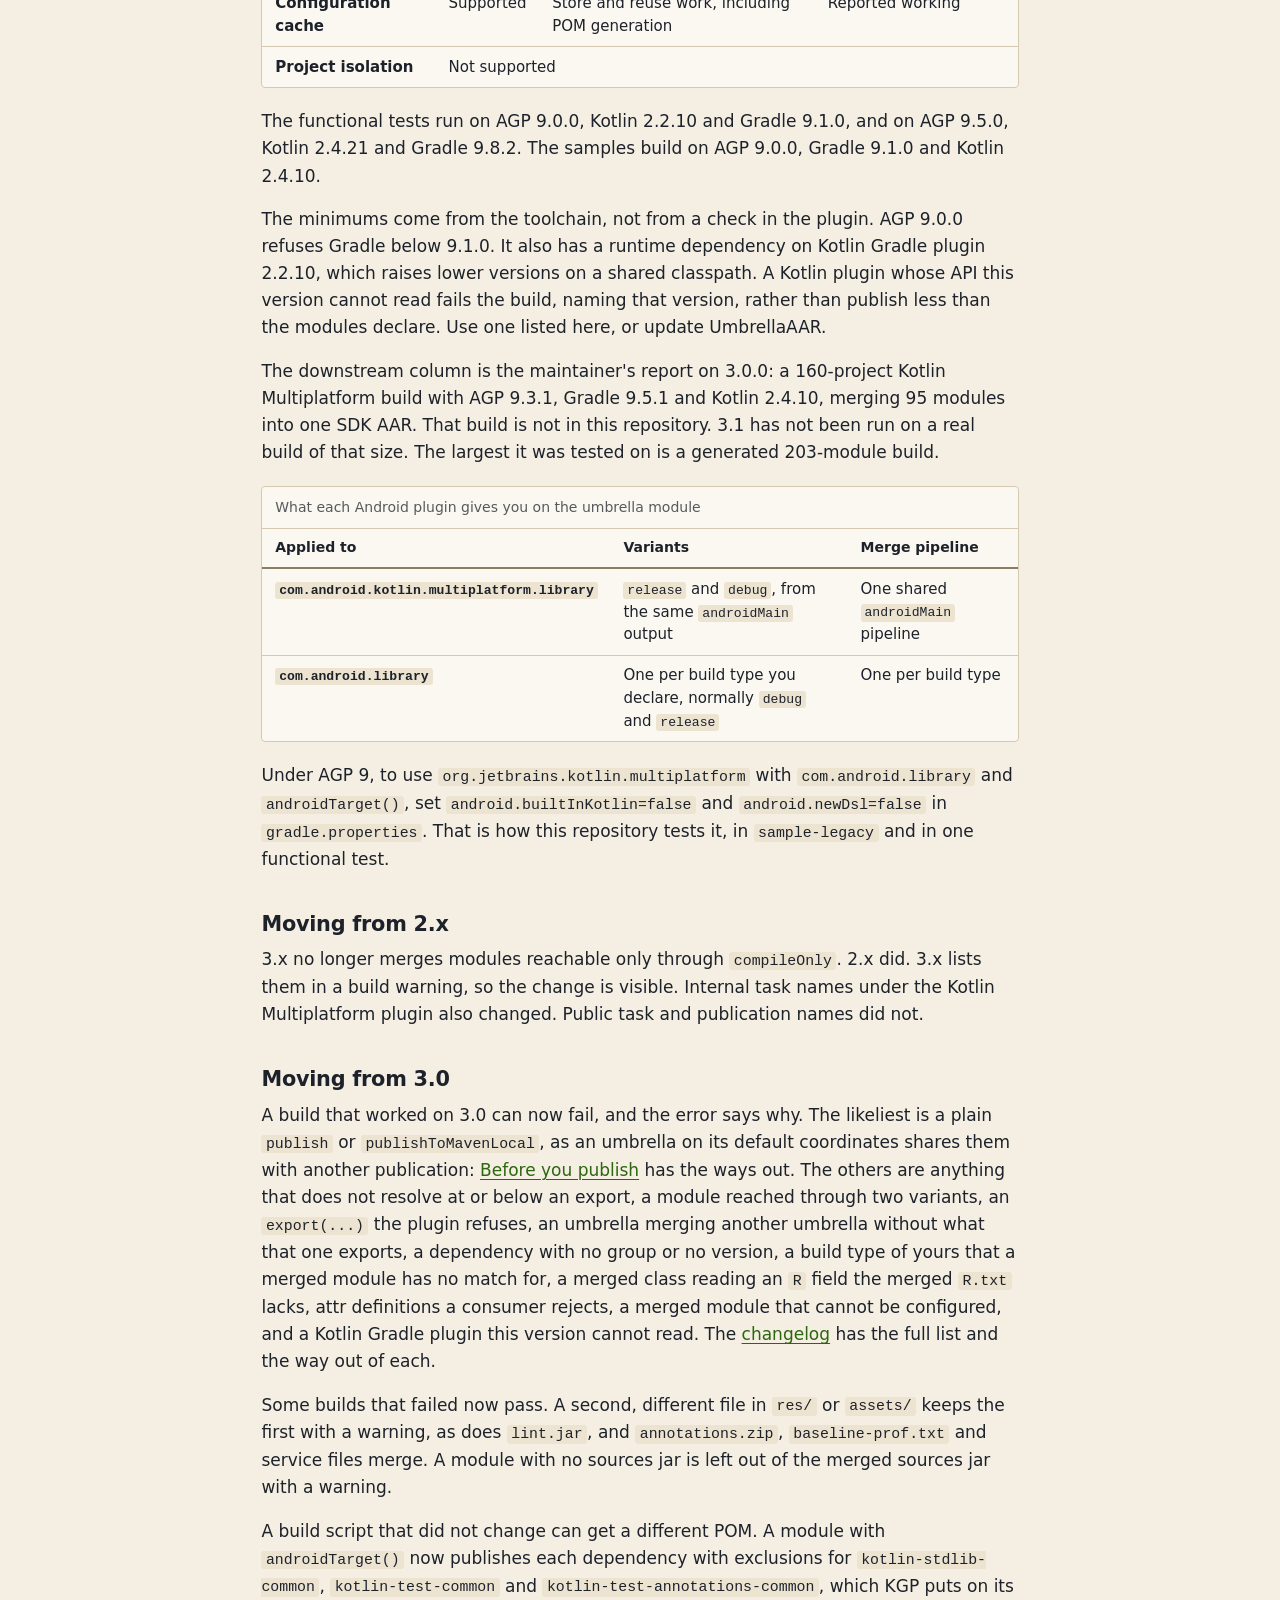
==== commit 515985f9: "Fail when two styleables land on one R field" ====
--- a/site/index.html
+++ b/site/index.html
@@ -344,7 +344,7 @@
     <figure class="snippet">
       <figcaption><span class="file">your-library/build/reports/umbrellaaar/androidMain/merged-modules.txt</span></figcaption>
       <div class="scroll" tabindex="0" role="group" aria-label="Example of the merged modules report">
-<pre class="report"><code><span class="tok-comment"># Modules merged into the umbrella AAR by :your-library:extractAndroidMainDependencies</span>
+<pre class="report"><code><span class="tok-comment"># Modules merged into the umbrella AAR</span>
 <span class="tok-comment"># &lt;project path&gt;	&lt;first edge that reached it&gt;</span>
 :core	:feature-b -&gt; androidRuntimeElements
 :feature-a	:your-library -&gt; export
@@ -630,7 +630,7 @@
     <p>Merging modules adds risk to your release. These are the limits to weigh first.</p>
     <ul class="limits" role="list">
       <li><strong>Project isolation is not supported.</strong> The plugin reads sibling projects' configurations and forces their evaluation, which project isolation does not allow.</li>
-      <li><strong>Prefix your resource names per module.</strong> If two merged modules declare the same <code>res/values</code> resource for the same qualifier, the first stays, as in a consumer of those modules, and the merge logs a warning naming both. Attr definitions a consumer rejects with <code>Duplicate value for resource</code> fail the bundle, naming both modules. The plugin never compiles or links the merged resources, so anything else wrong with them only surfaces in a consumer build.</li>
+      <li><strong>Prefix your resource names per module.</strong> If two merged modules declare the same <code>res/values</code> resource for the same qualifier, the first stays, as in a consumer of those modules, and the merge logs a warning naming both. Attr definitions a consumer rejects with <code>Duplicate value for resource</code> fail the bundle, naming both modules, and so do styleables that land on one <code>R</code> field. The plugin never compiles or links the merged resources, so anything else wrong with them only surfaces in a consumer build.</li>
       <li><strong>Test the merged AAR, especially with reflection or R8.</strong> <code>R</code> rewriting covers class references in the merged modules and in the umbrella module's own classes. It does not touch classes inside <code>libs/*.jar</code>, or string lookups such as <code>Class.forName</code>. Keep rules follow the umbrella's <code>R</code>, with a limit. A <code>-keepclassmembers</code> rule on every field of a module's <code>R</code> only applies while a class reads that <code>R</code>, and goes if none does. If another rule keeps that <code>R</code> alive, give that rule the members as well. Build a consumer against the merged AAR before you ship it.</li>
       <li><strong>A project dependency does not get the merged AAR.</strong> A <code>project(":your-library")</code> dependency gets the umbrella module as an ordinary library: its own code, not the merged AAR. To try the merged AAR from an app, publish it and depend on its coordinates, as the repository's <code>sample/app</code> does.</li>
       <li><strong>Only local Android library and JVM modules can be merged.</strong> A module with no archive task fails the build, and the error names the project and the tasks it tried.</li>
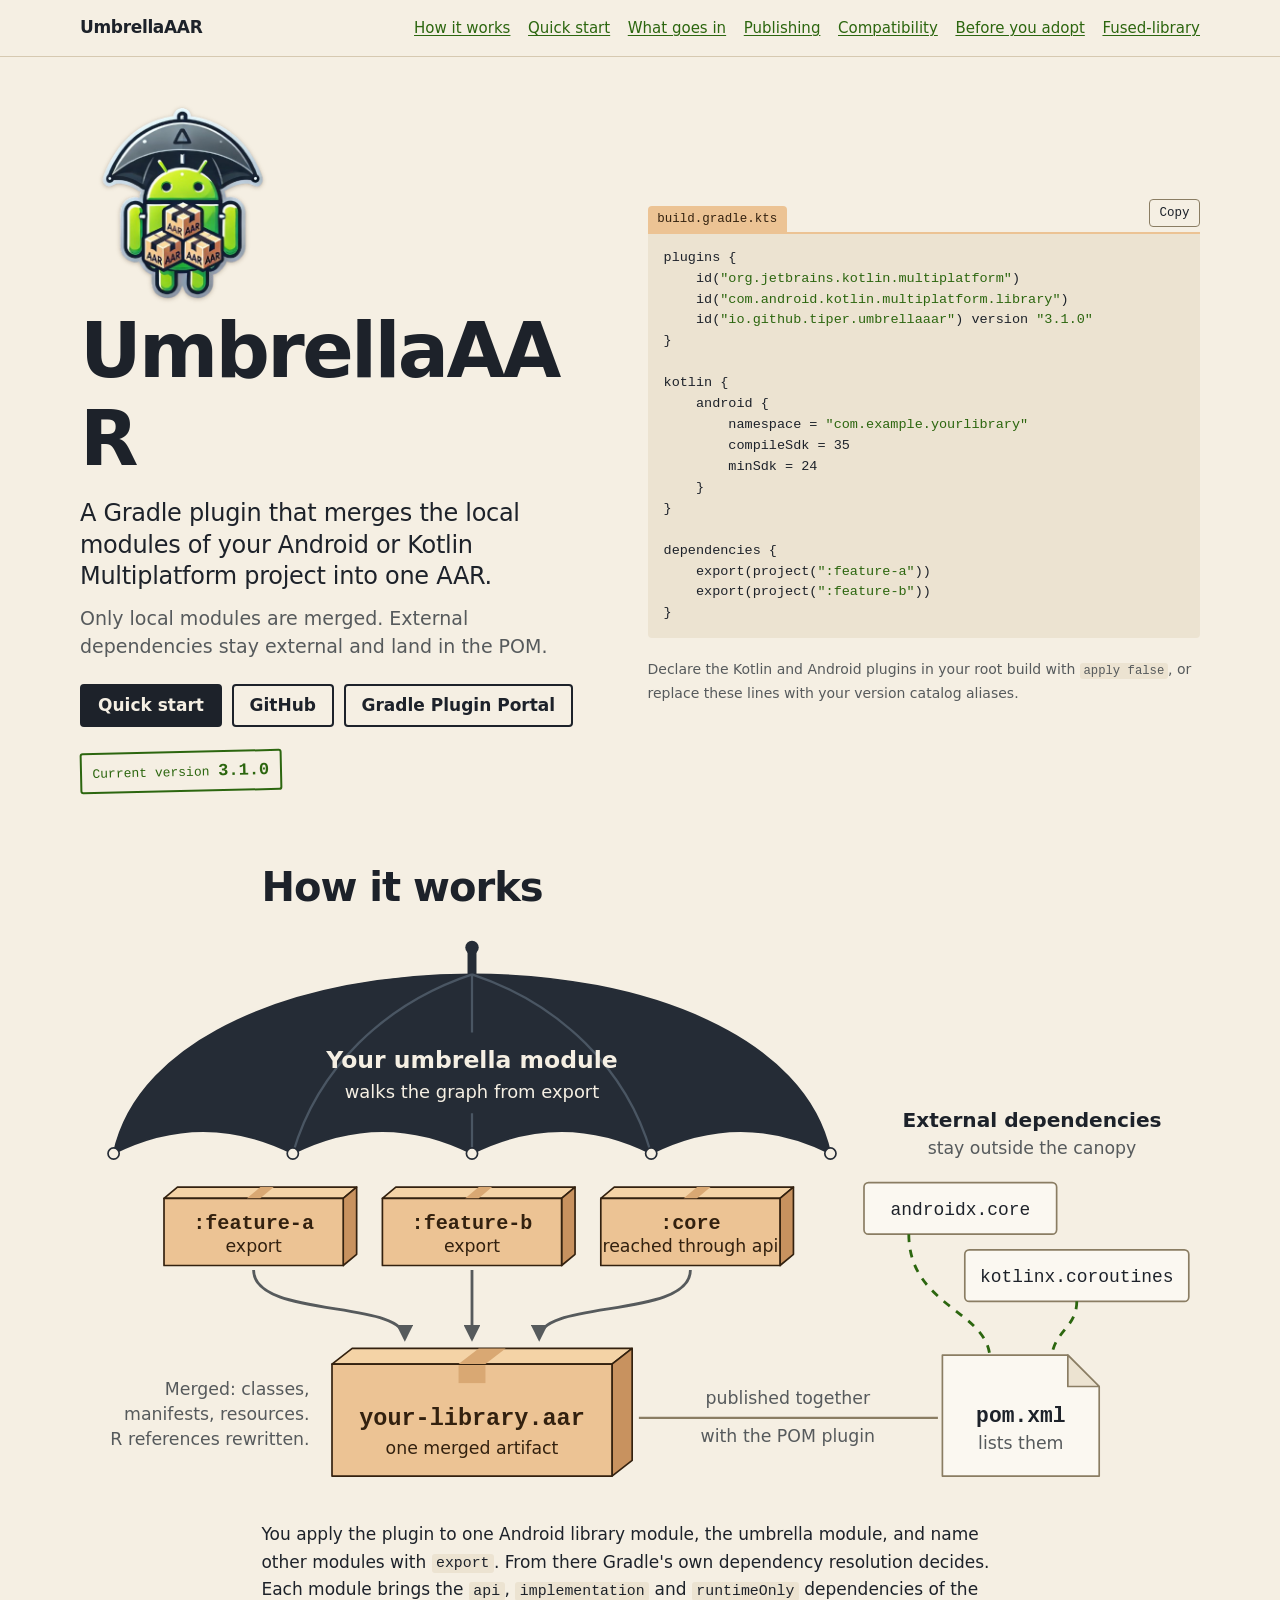
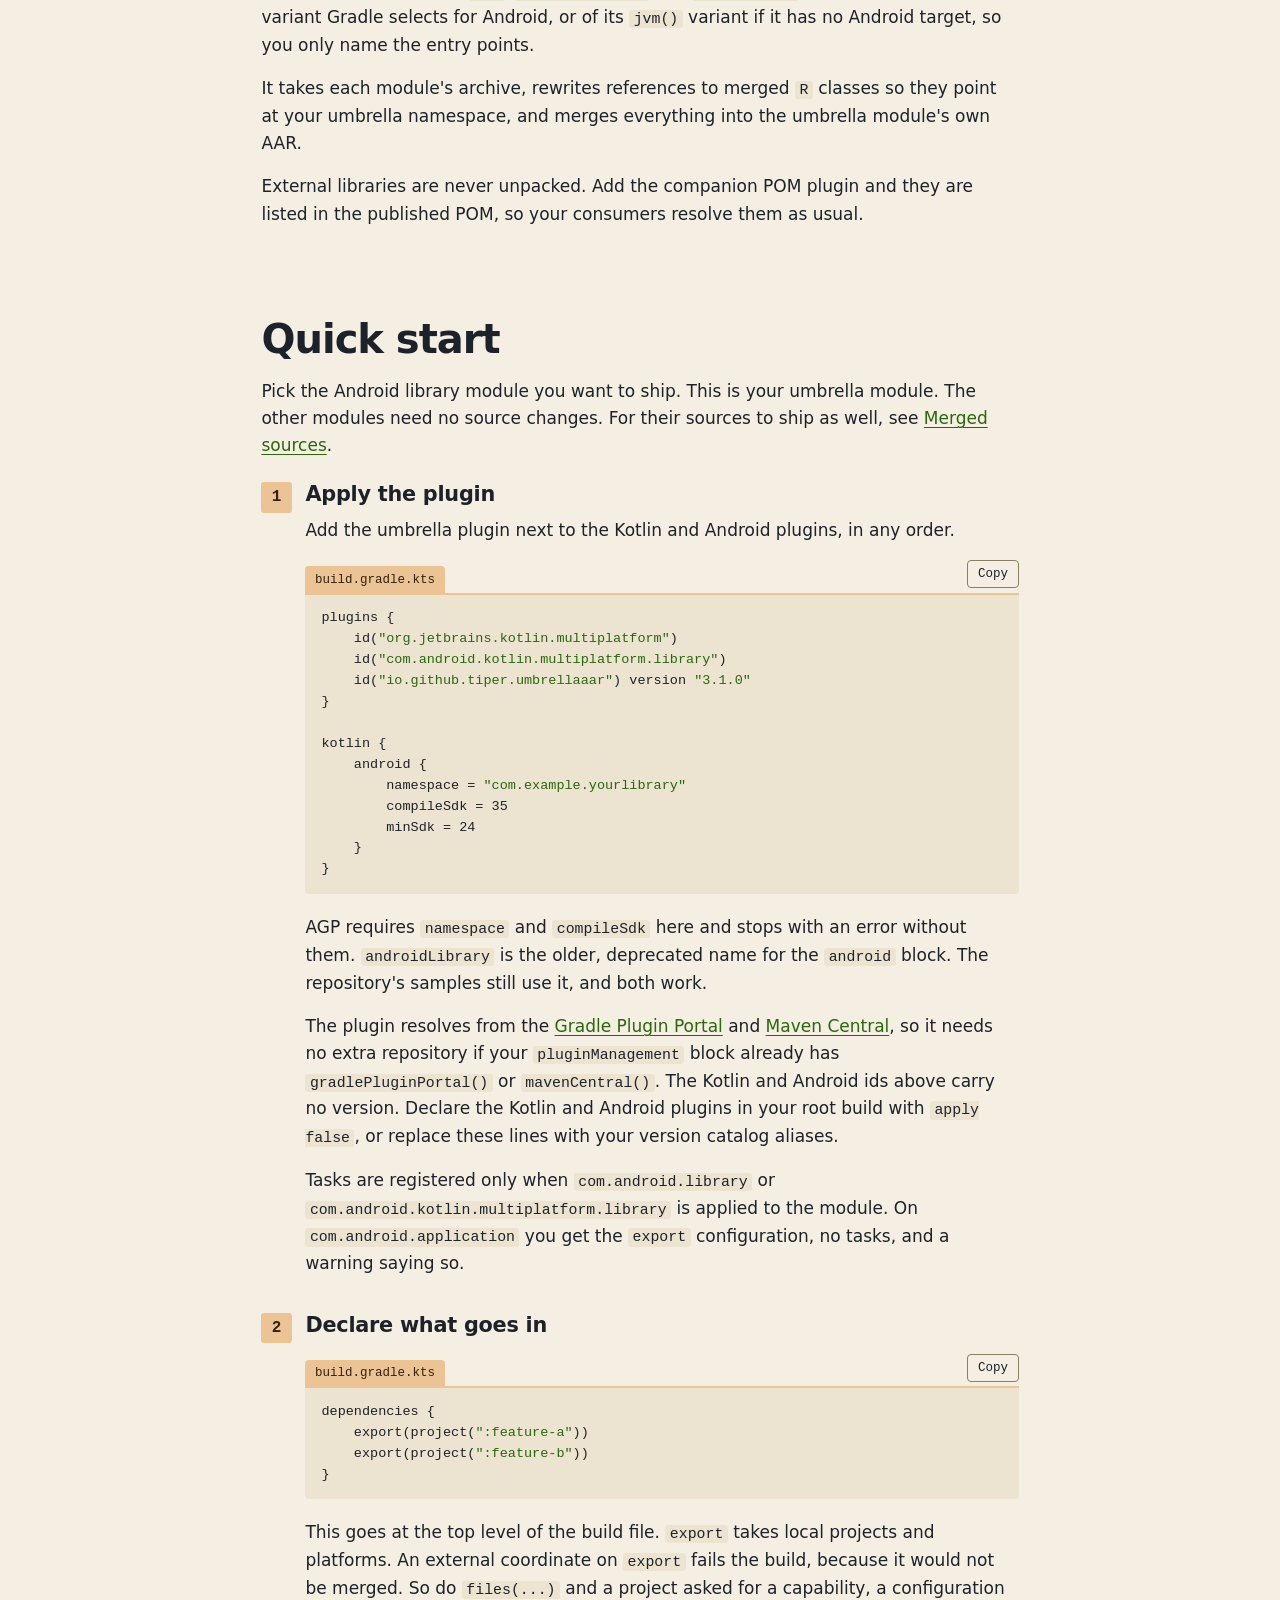
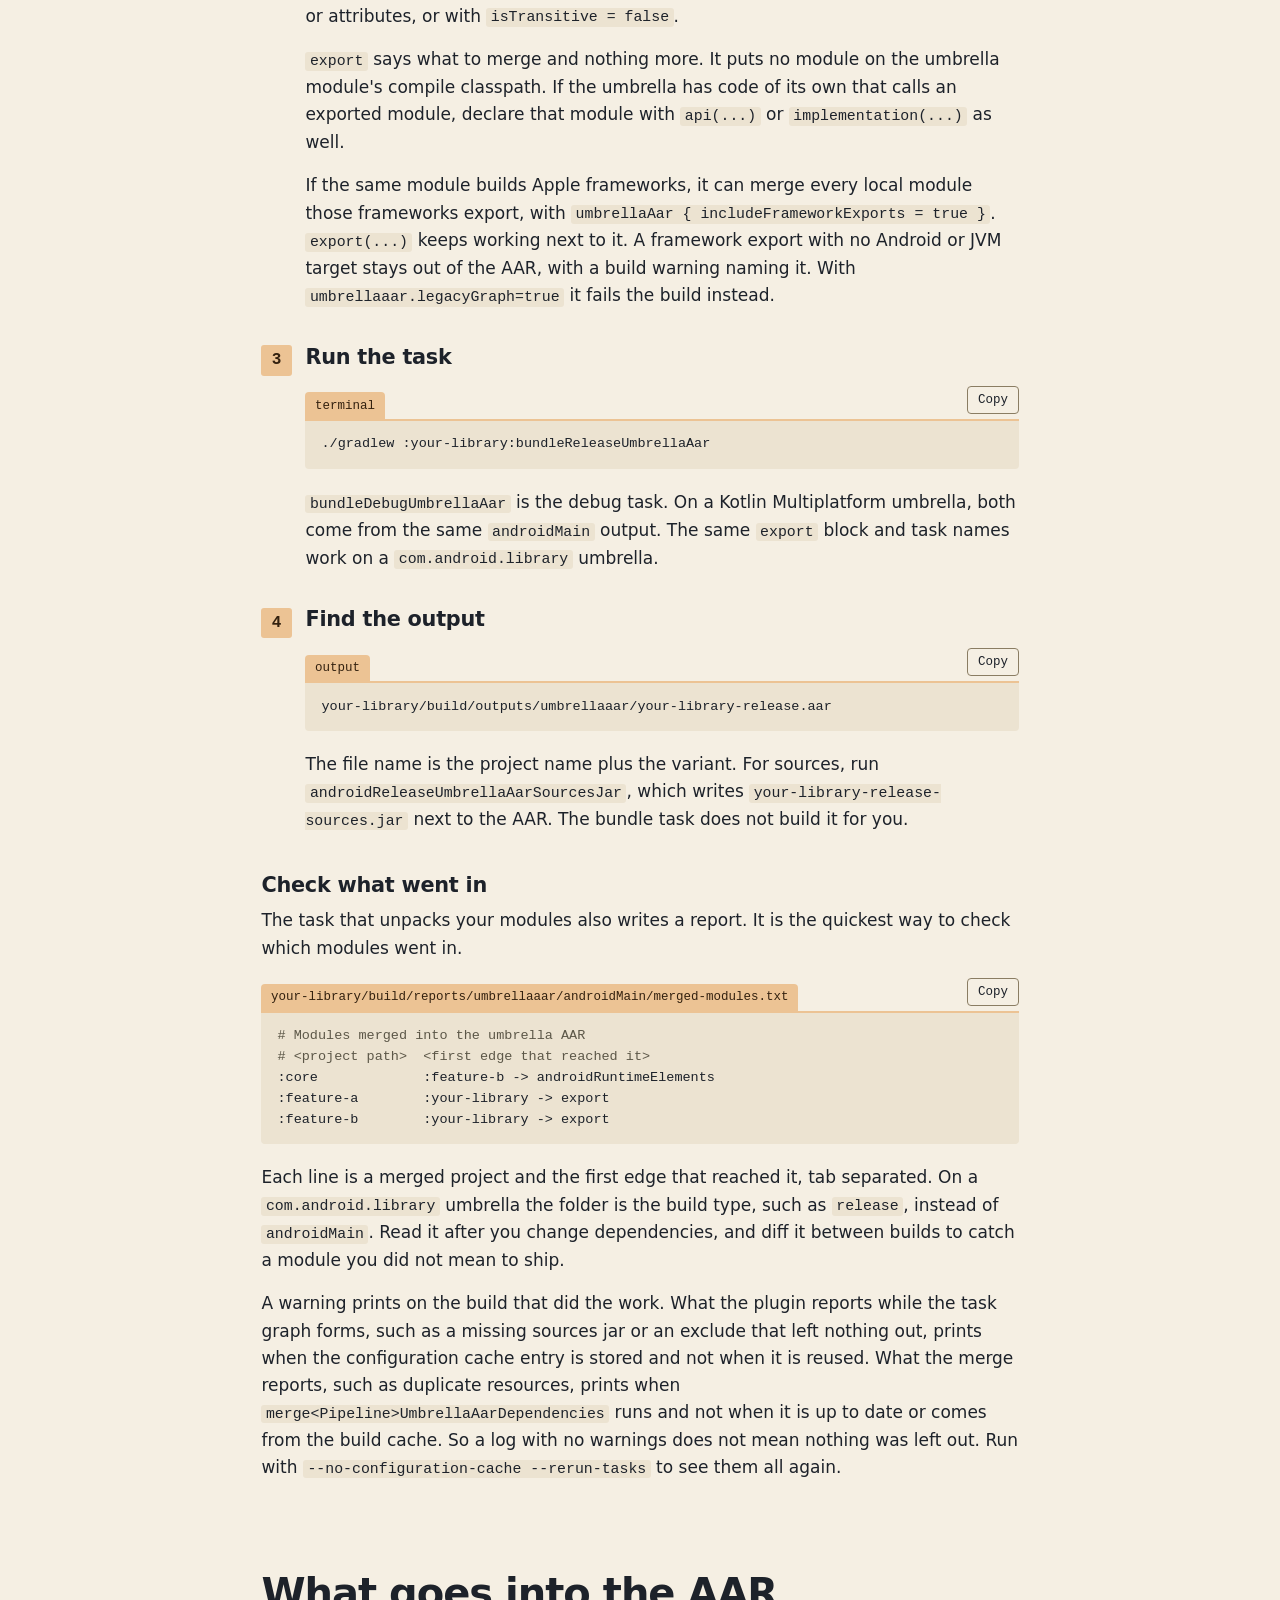
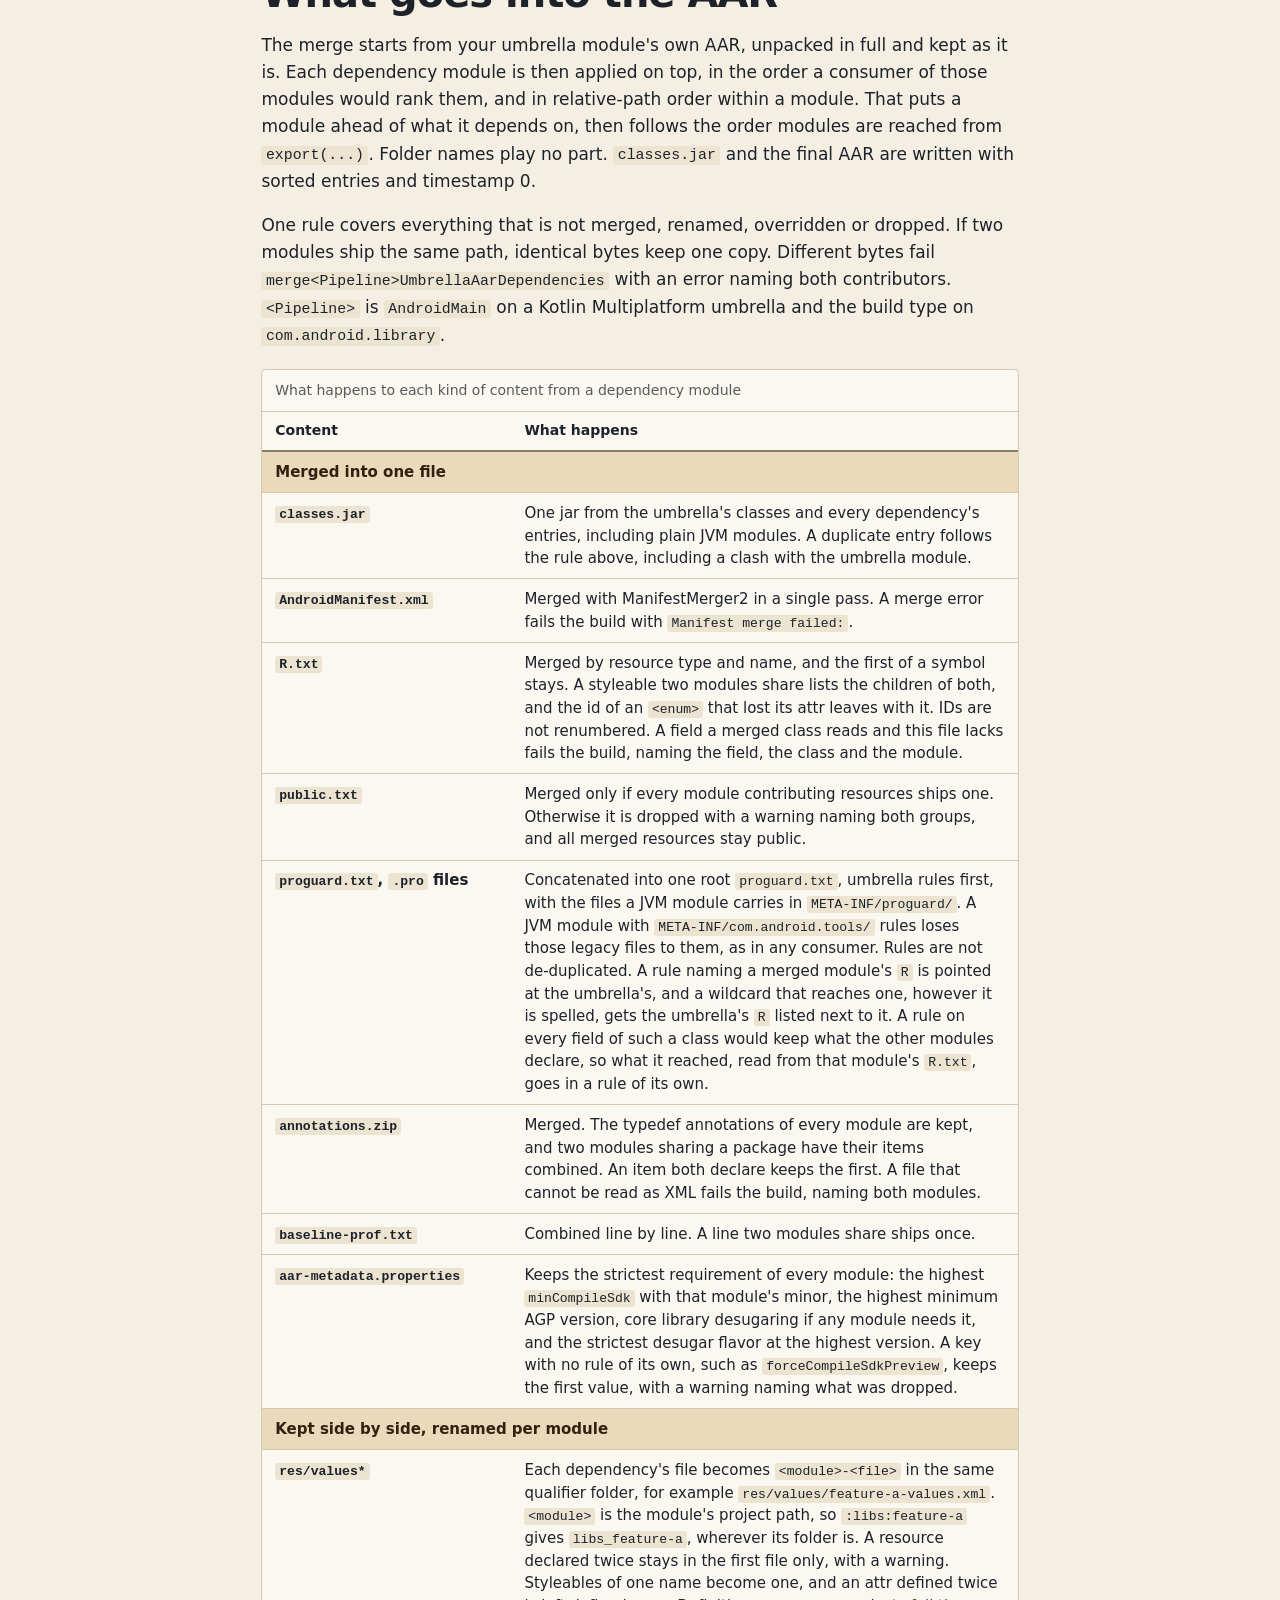
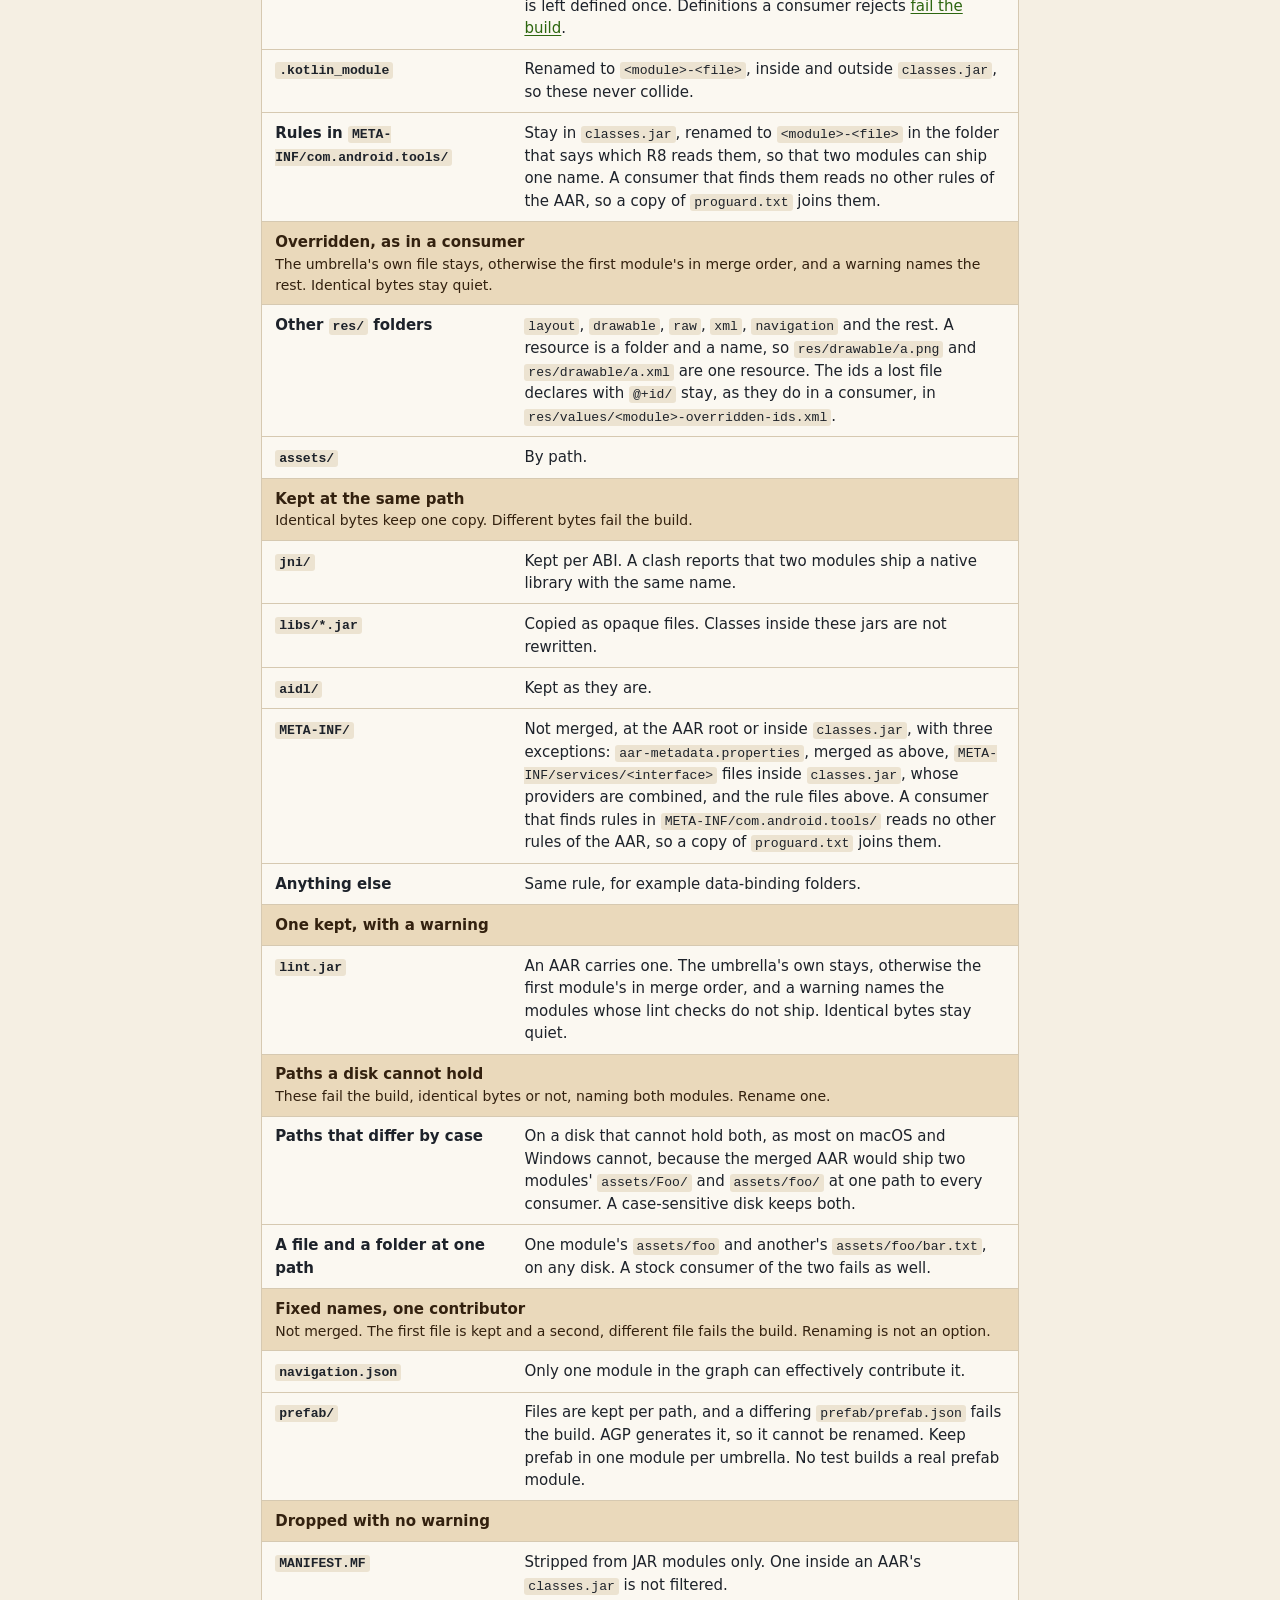
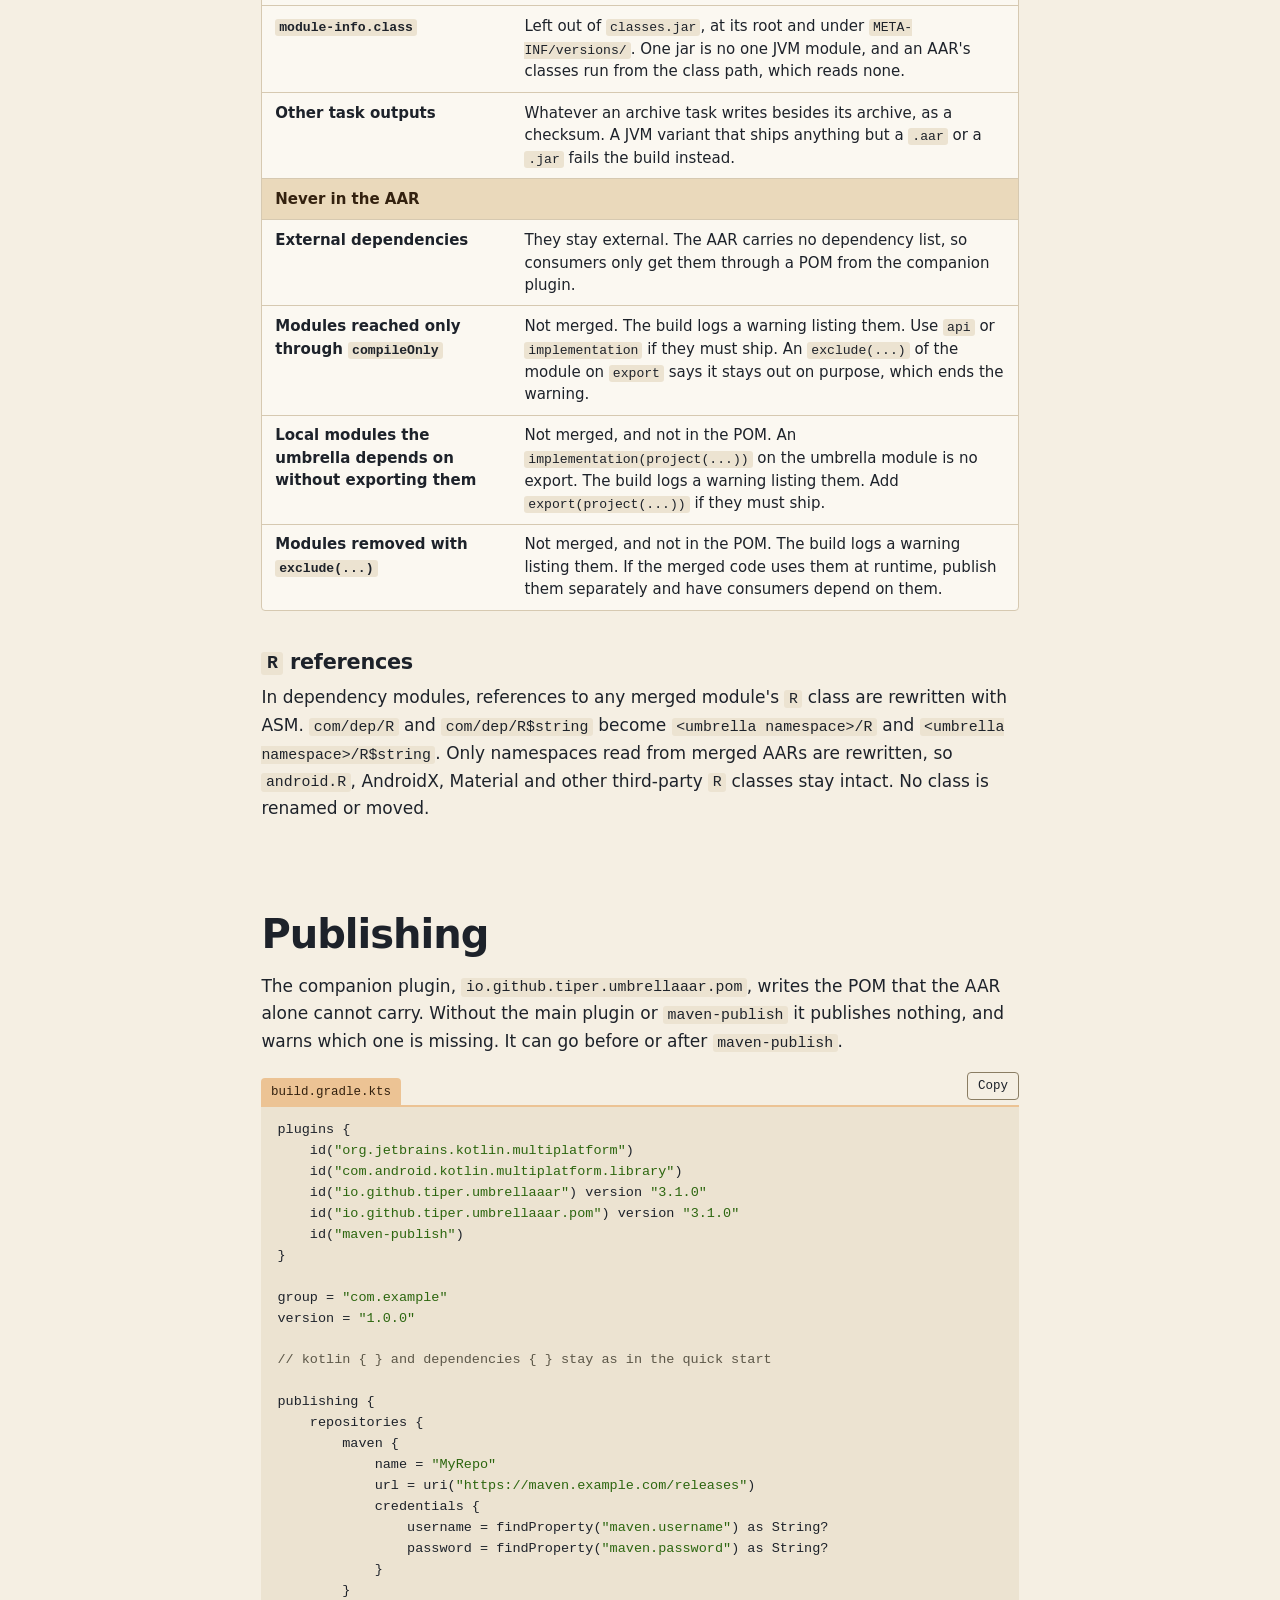
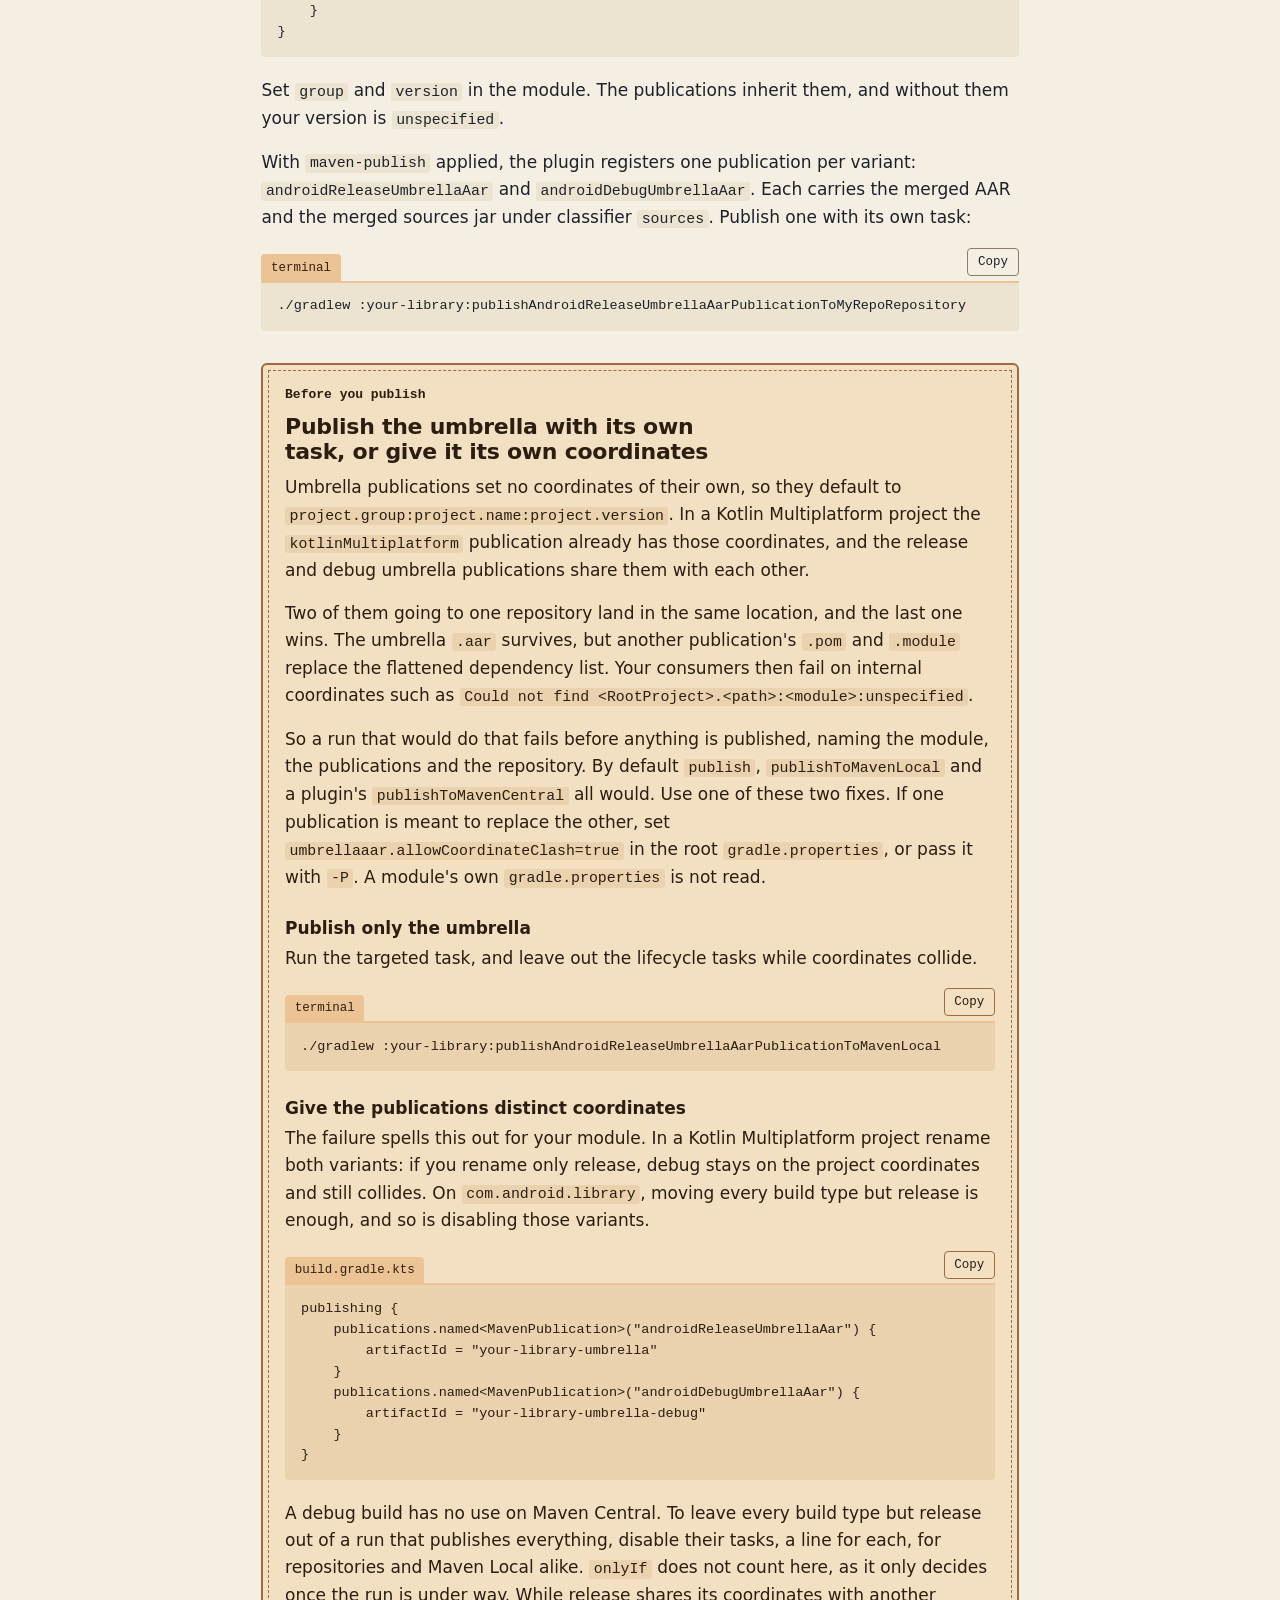
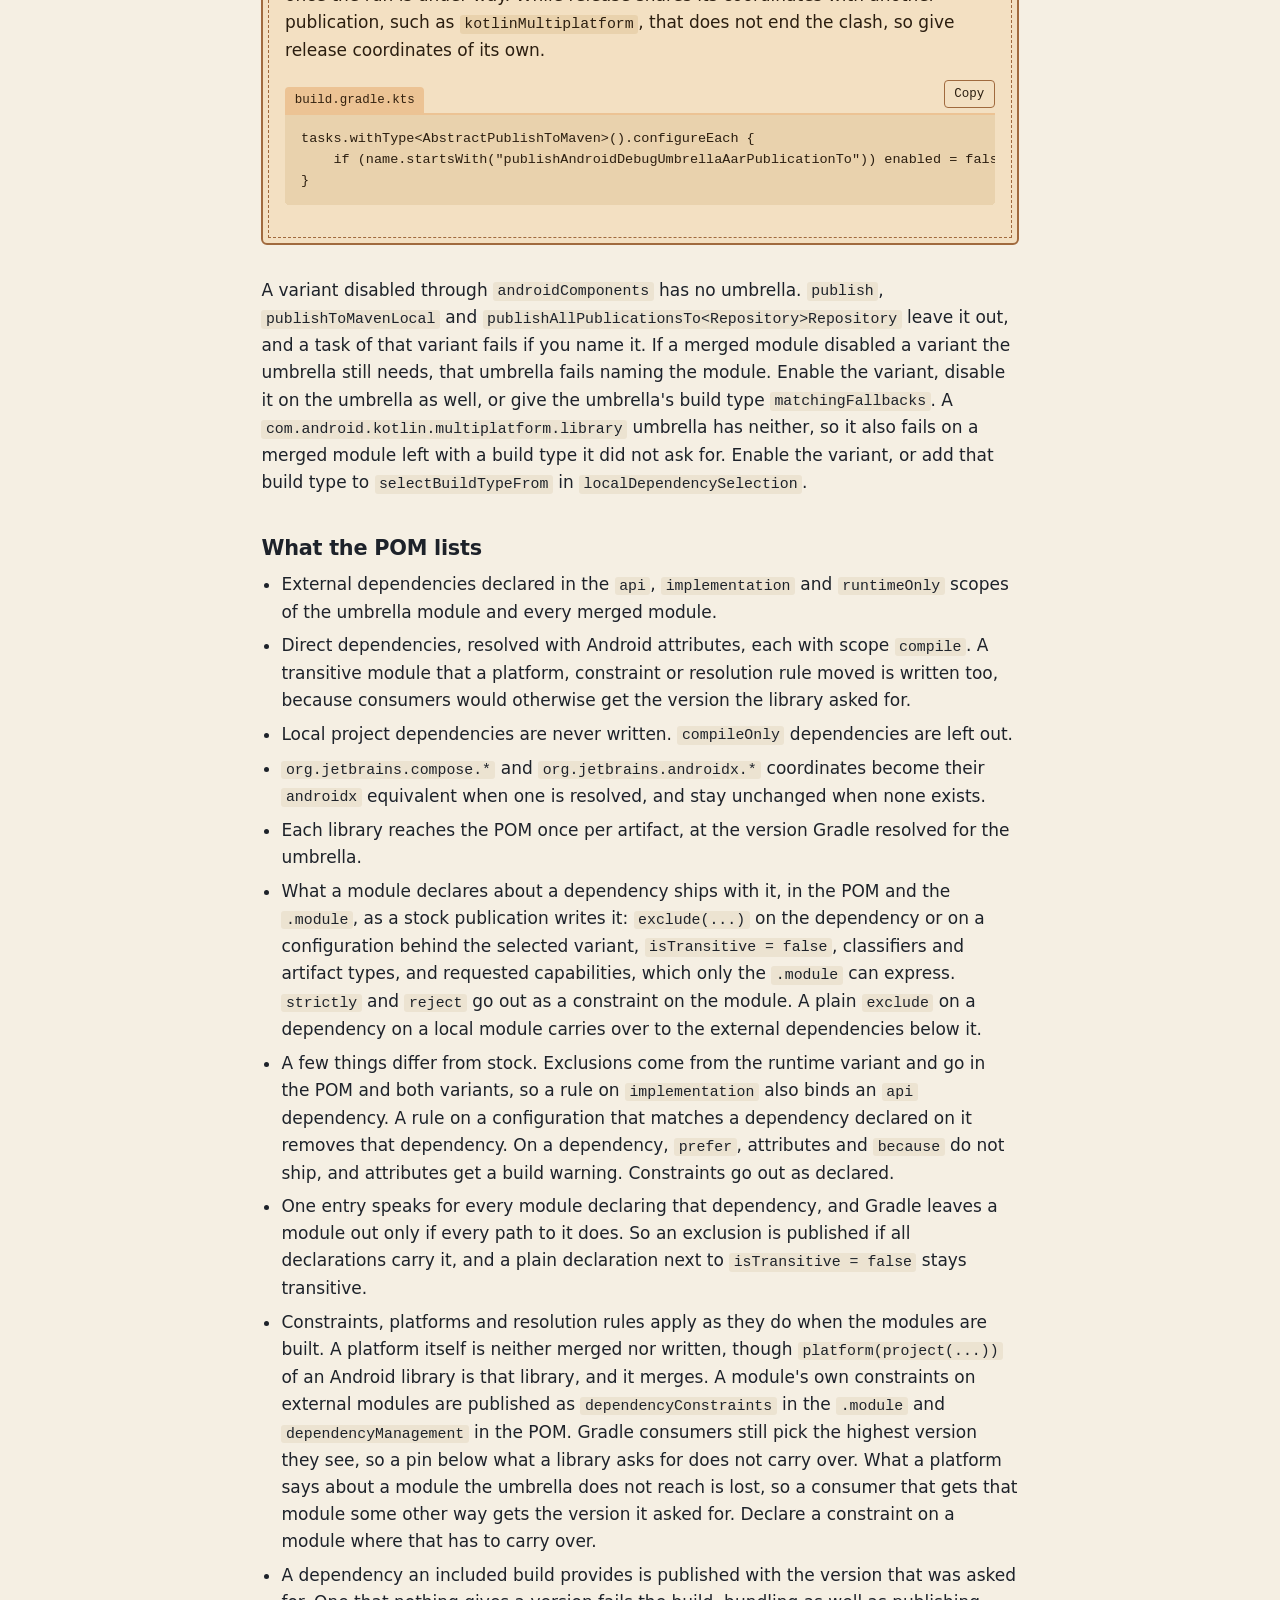
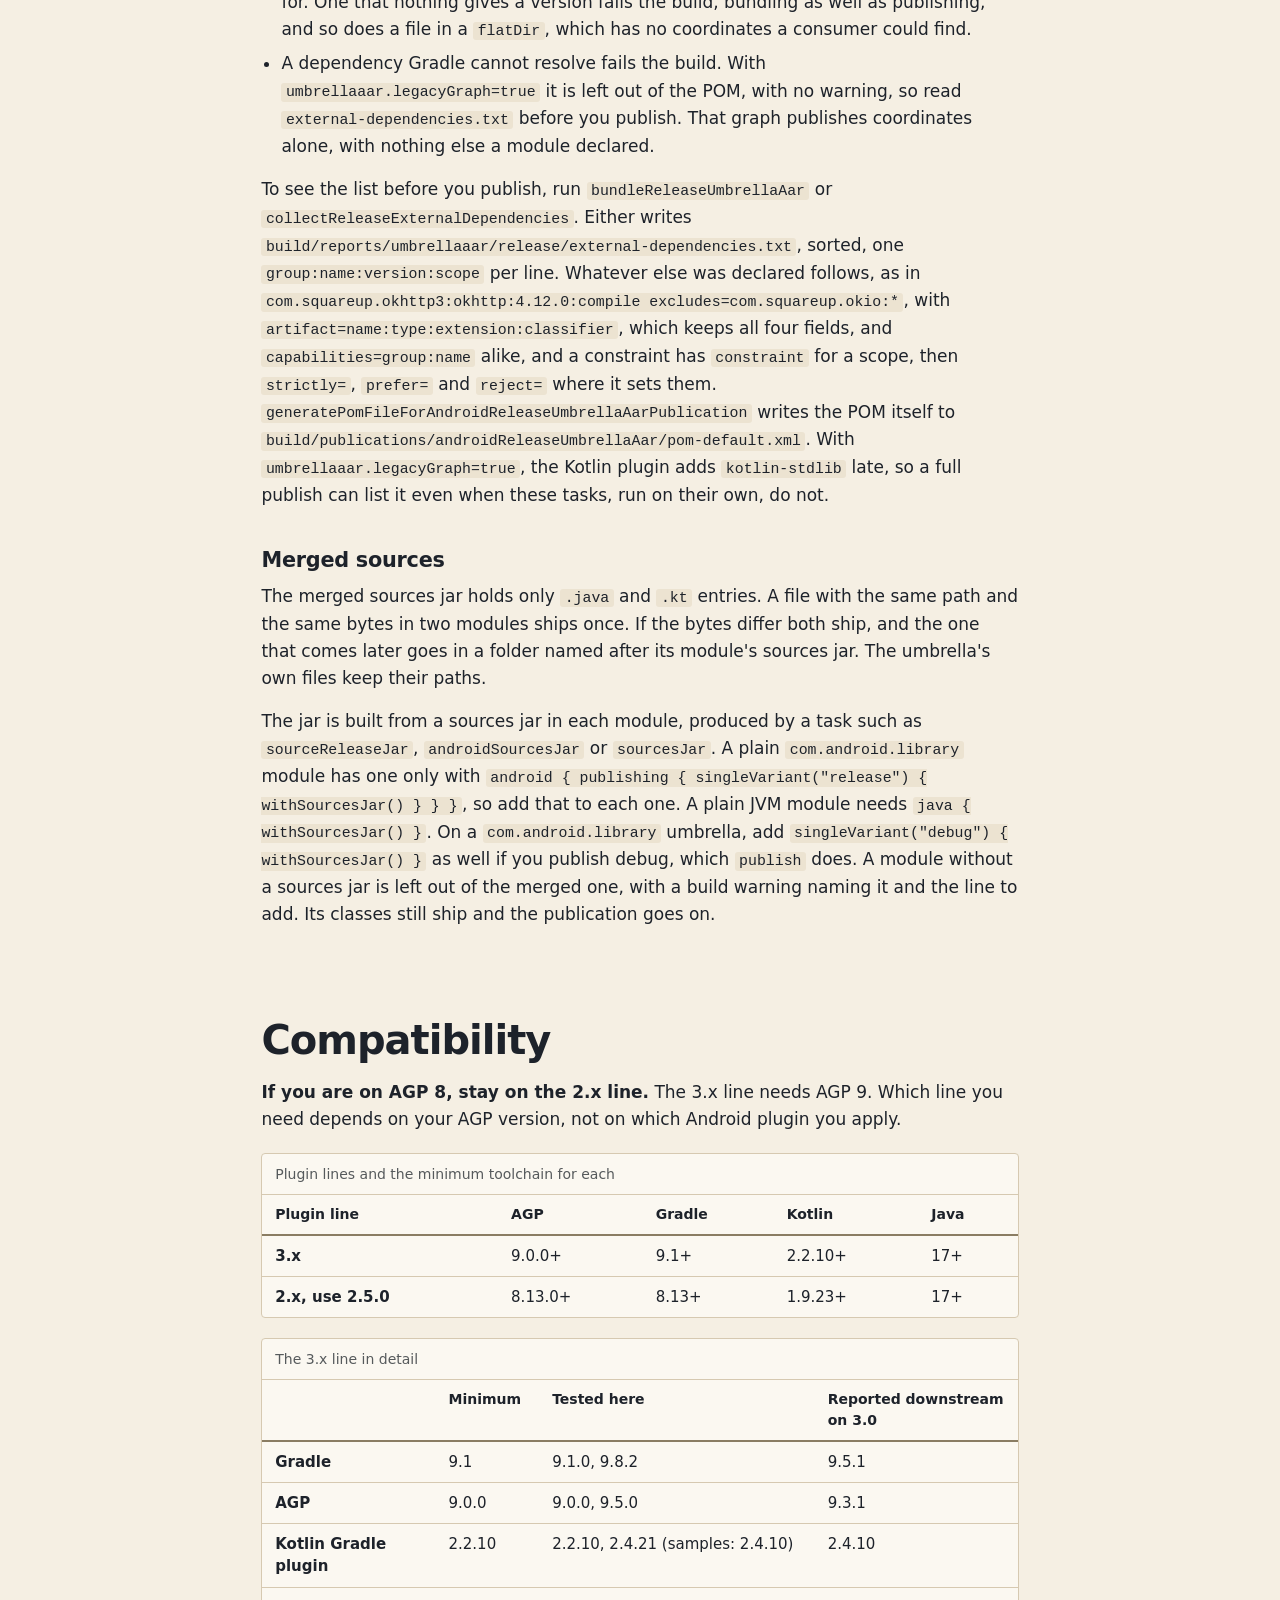
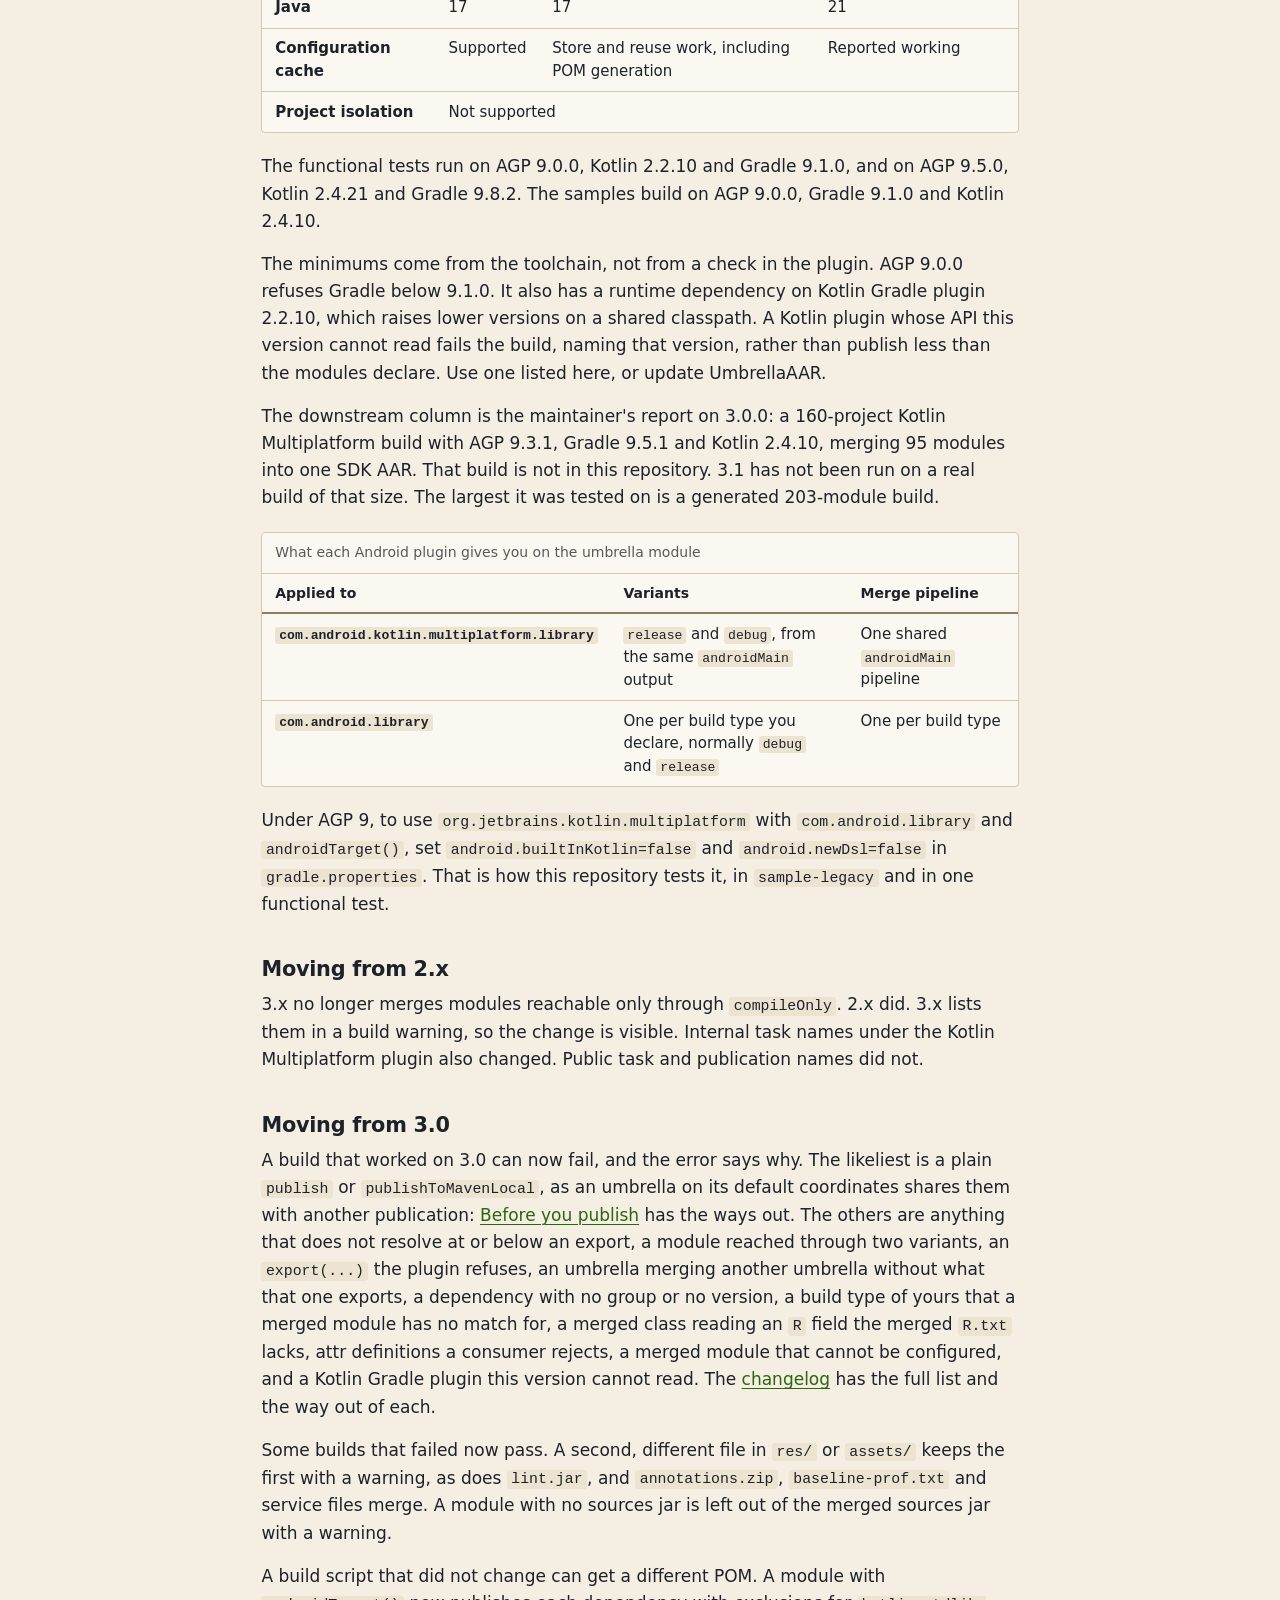
==== commit bbd67248: "Merge what a JVM module's variant ships A JVM module merged the archive of the task named after its " ====
--- a/site/index.html
+++ b/site/index.html
@@ -415,7 +415,7 @@
           <tr class="group-row"><th colspan="2" scope="rowgroup">Dropped with no warning</th></tr>
           <tr><th scope="row"><code>MANIFEST.MF</code></th><td>Stripped from JAR modules only. One inside an AAR's <code>classes.jar</code> is not filtered.</td></tr>
           <tr><th scope="row"><code>module-info.class</code></th><td>Left out of <code>classes.jar</code>, at its root and under <code>META-INF/versions/</code>. One jar is no one JVM module, and an AAR's classes run from the class path, which reads none.</td></tr>
-          <tr><th scope="row">Other task outputs</th><td>Any module output that is neither <code>.aar</code> nor <code>.jar</code>.</td></tr>
+          <tr><th scope="row">Other task outputs</th><td>Whatever an archive task writes besides its archive, as a checksum. A JVM variant that ships anything but a <code>.aar</code> or a <code>.jar</code> fails the build instead.</td></tr>
         </tbody>
         <tbody>
           <tr class="group-row"><th colspan="2" scope="rowgroup">Never in the AAR</th></tr>
@@ -633,7 +633,7 @@
       <li><strong>Prefix your resource names per module.</strong> If two merged modules declare the same <code>res/values</code> resource for the same qualifier, the first stays, as in a consumer of those modules, and the merge logs a warning naming both. Attr definitions a consumer rejects with <code>Duplicate value for resource</code> fail the bundle, naming both modules, and so do styleables that land on one <code>R</code> field. The plugin never compiles or links the merged resources, so anything else wrong with them only surfaces in a consumer build.</li>
       <li><strong>Test the merged AAR, especially with reflection or R8.</strong> <code>R</code> rewriting covers class references in the merged modules and in the umbrella module's own classes. It does not touch classes inside <code>libs/*.jar</code>, or string lookups such as <code>Class.forName</code>. Keep rules follow the umbrella's <code>R</code>, with a limit. A <code>-keepclassmembers</code> rule on every field of a module's <code>R</code> only applies while a class reads that <code>R</code>, and goes if none does. If another rule keeps that <code>R</code> alive, give that rule the members as well. Build a consumer against the merged AAR before you ship it.</li>
       <li><strong>A project dependency does not get the merged AAR.</strong> A <code>project(":your-library")</code> dependency gets the umbrella module as an ordinary library: its own code, not the merged AAR. To try the merged AAR from an app, publish it and depend on its coordinates, as the repository's <code>sample/app</code> does.</li>
-      <li><strong>Only local Android library and JVM modules can be merged.</strong> A module with no archive task fails the build, and the error names the project and the tasks it tried.</li>
+      <li><strong>Only local Android library and JVM modules can be merged.</strong> An Android module with no archive task fails the build, and the error names the project and the tasks it tried. A JVM module merges what its variant ships.</li>
       <li><strong>A declared export ships, or the build fails.</strong> A module in <code>export(...)</code> that Gradle cannot resolve fails the build before any task runs, naming the module and Gradle's reason. So does anything below it that does not resolve, two local modules sharing a <code>group:name</code>, a module reached through two variants, as any <code>testFixtures(project(...))</code> is, and an umbrella merging another umbrella without what that one exports, which the outer umbrella has to export too. Use <code>exclude(...)</code> to leave one out on purpose. A module that only <code>includeFrameworkExports</code> brought in and that has no Android or JVM target gets a build warning instead.</li>
       <li><strong>An umbrella resolves under the name <code>classpath</code>.</strong> A rule on every configuration reaches it, as <code>configurations.configureEach</code> does. A rule that goes by another name does not, except for an <code>exclude</code> on <code>umbrella&lt;BuildType&gt;Classpath</code>. Its lines in <code>gradle.lockfile</code> read <code>classpathCopy</code>, <code>classpathCopy2</code> and so on, one per build type in alphabetical order, so run with <code>--write-locks</code> once after upgrading, and again after adding a build type. The name is taken in an umbrella module, so a build script or a plugin creating a configuration of that name after this plugin fails.</li>
       <li><strong>Flavors must be selected.</strong> A merged module with product flavors needs one selected, with <code>missingDimensionStrategy</code> or <code>localDependencySelection</code>, and the umbrella module itself cannot have flavors. On <code>com.android.library</code>, a build type of your own gets umbrella tasks and a publication. Give it <code>matchingFallbacks</code> if a merged module does not have it.</li>
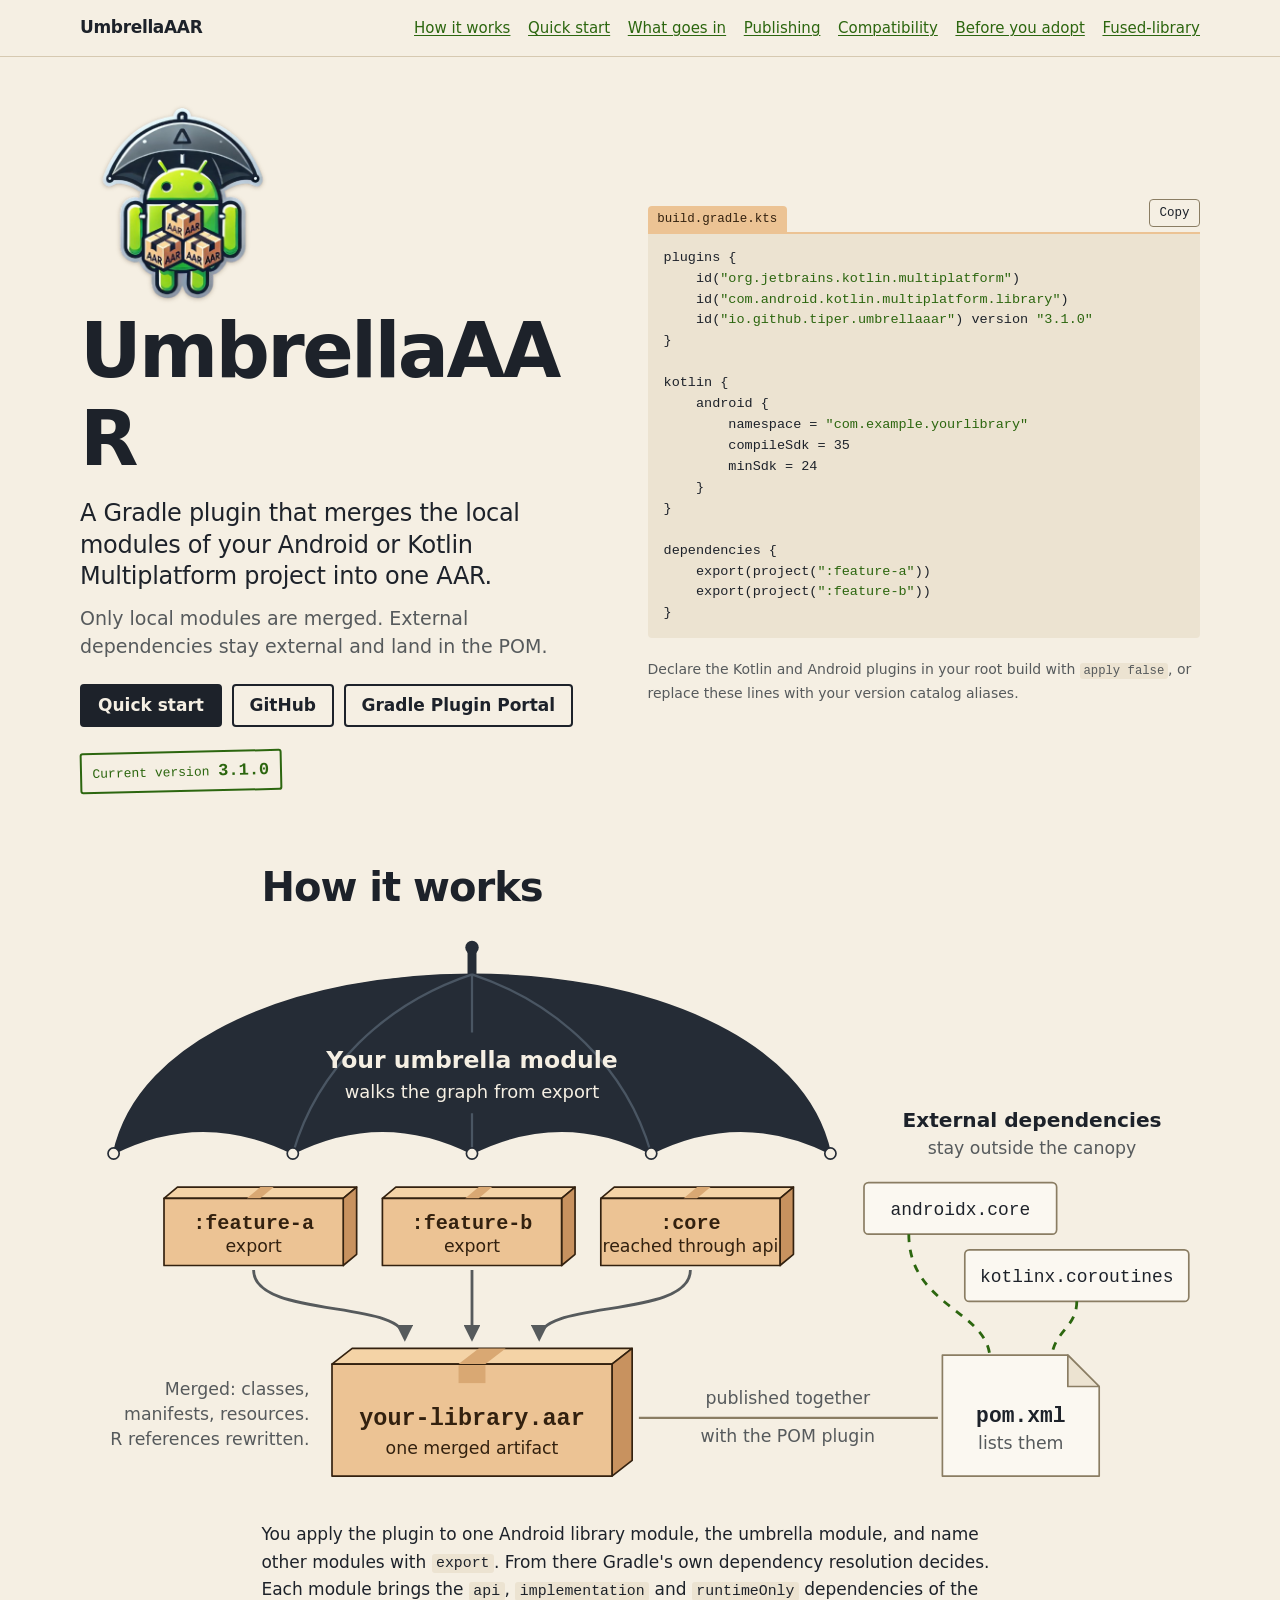
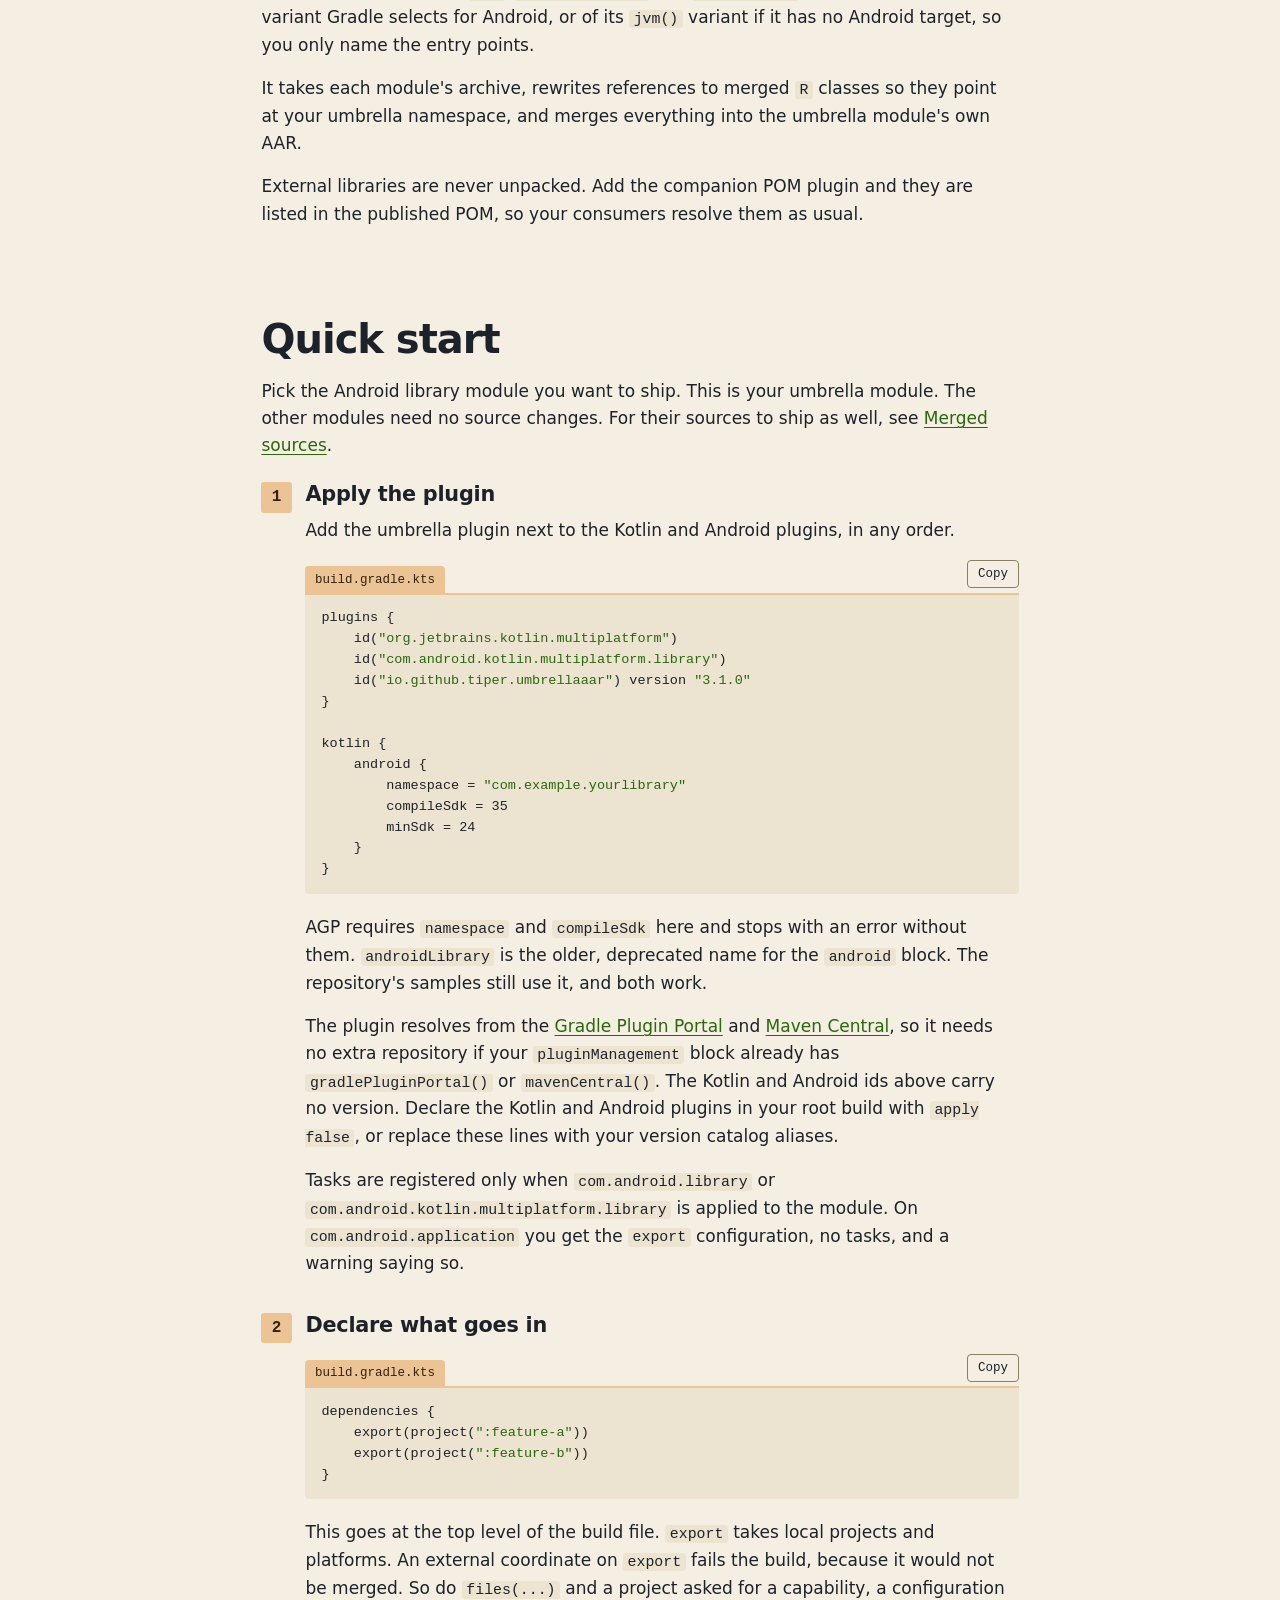
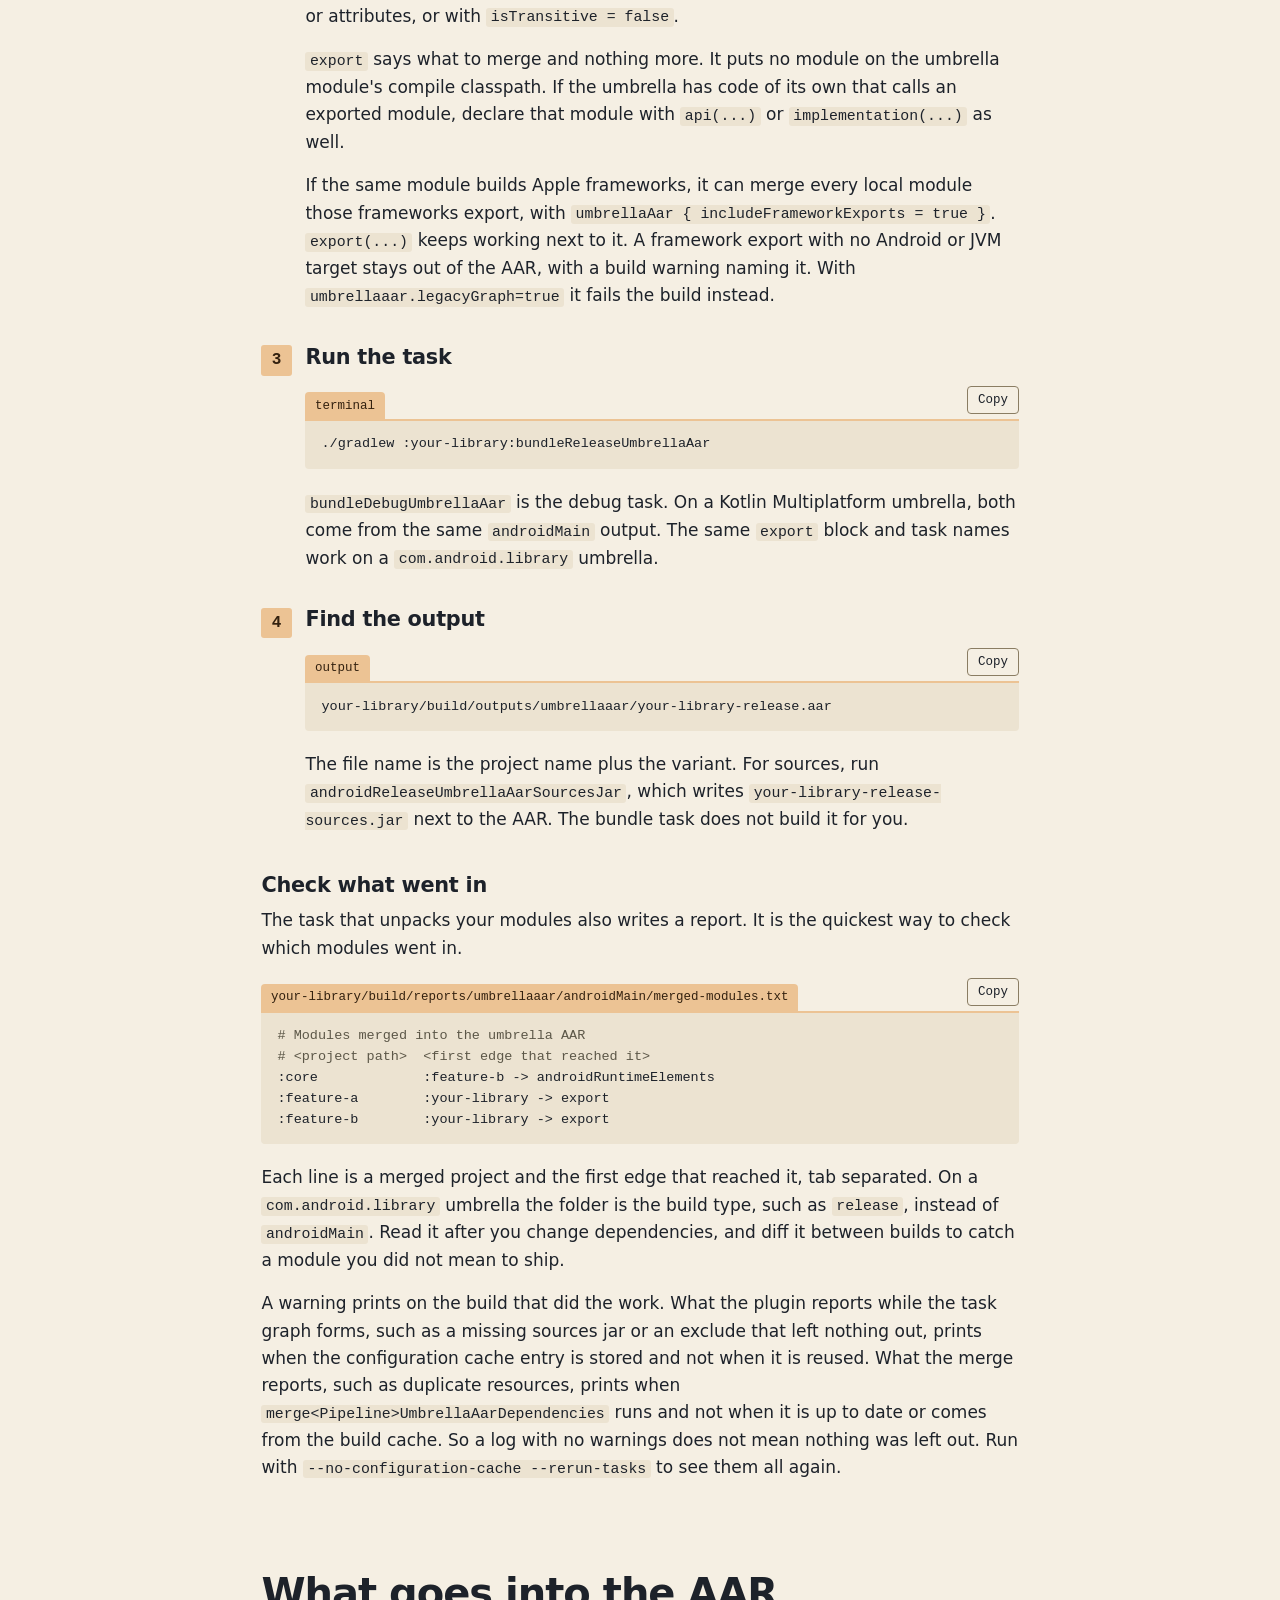
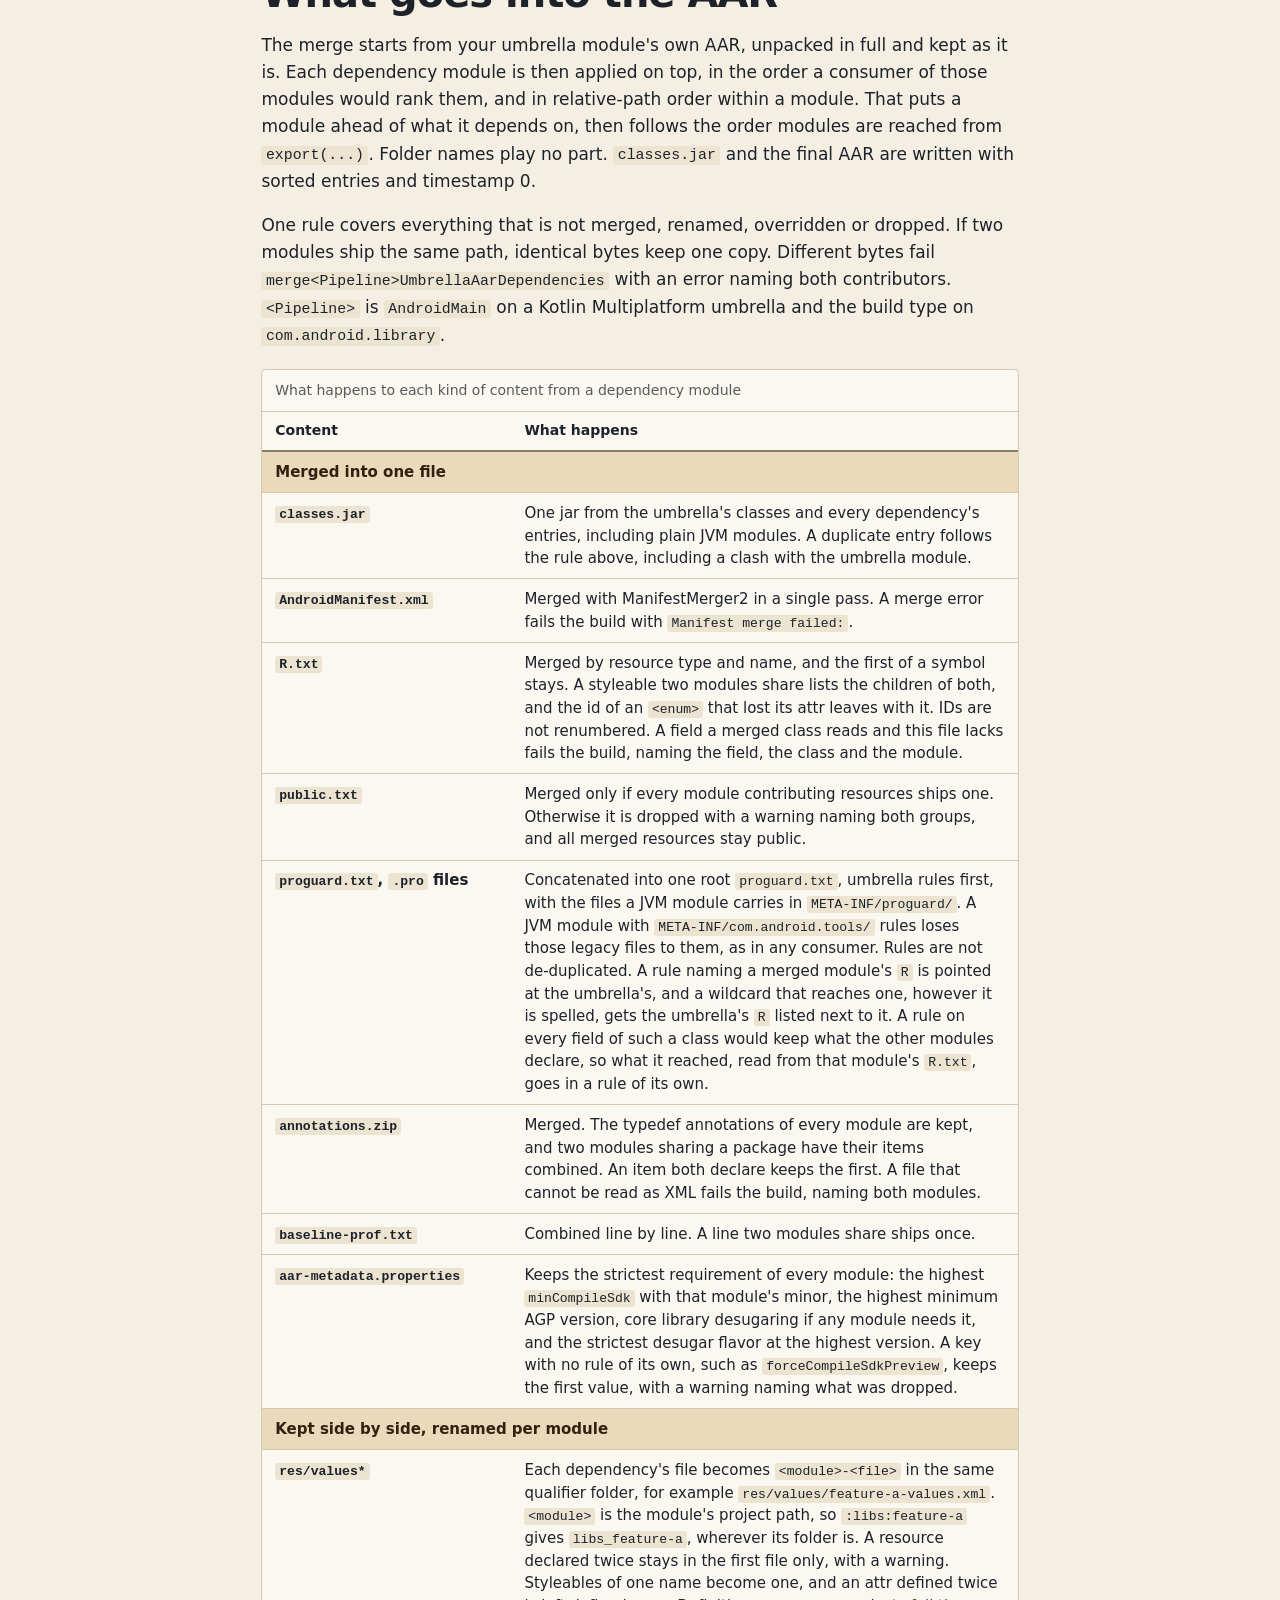
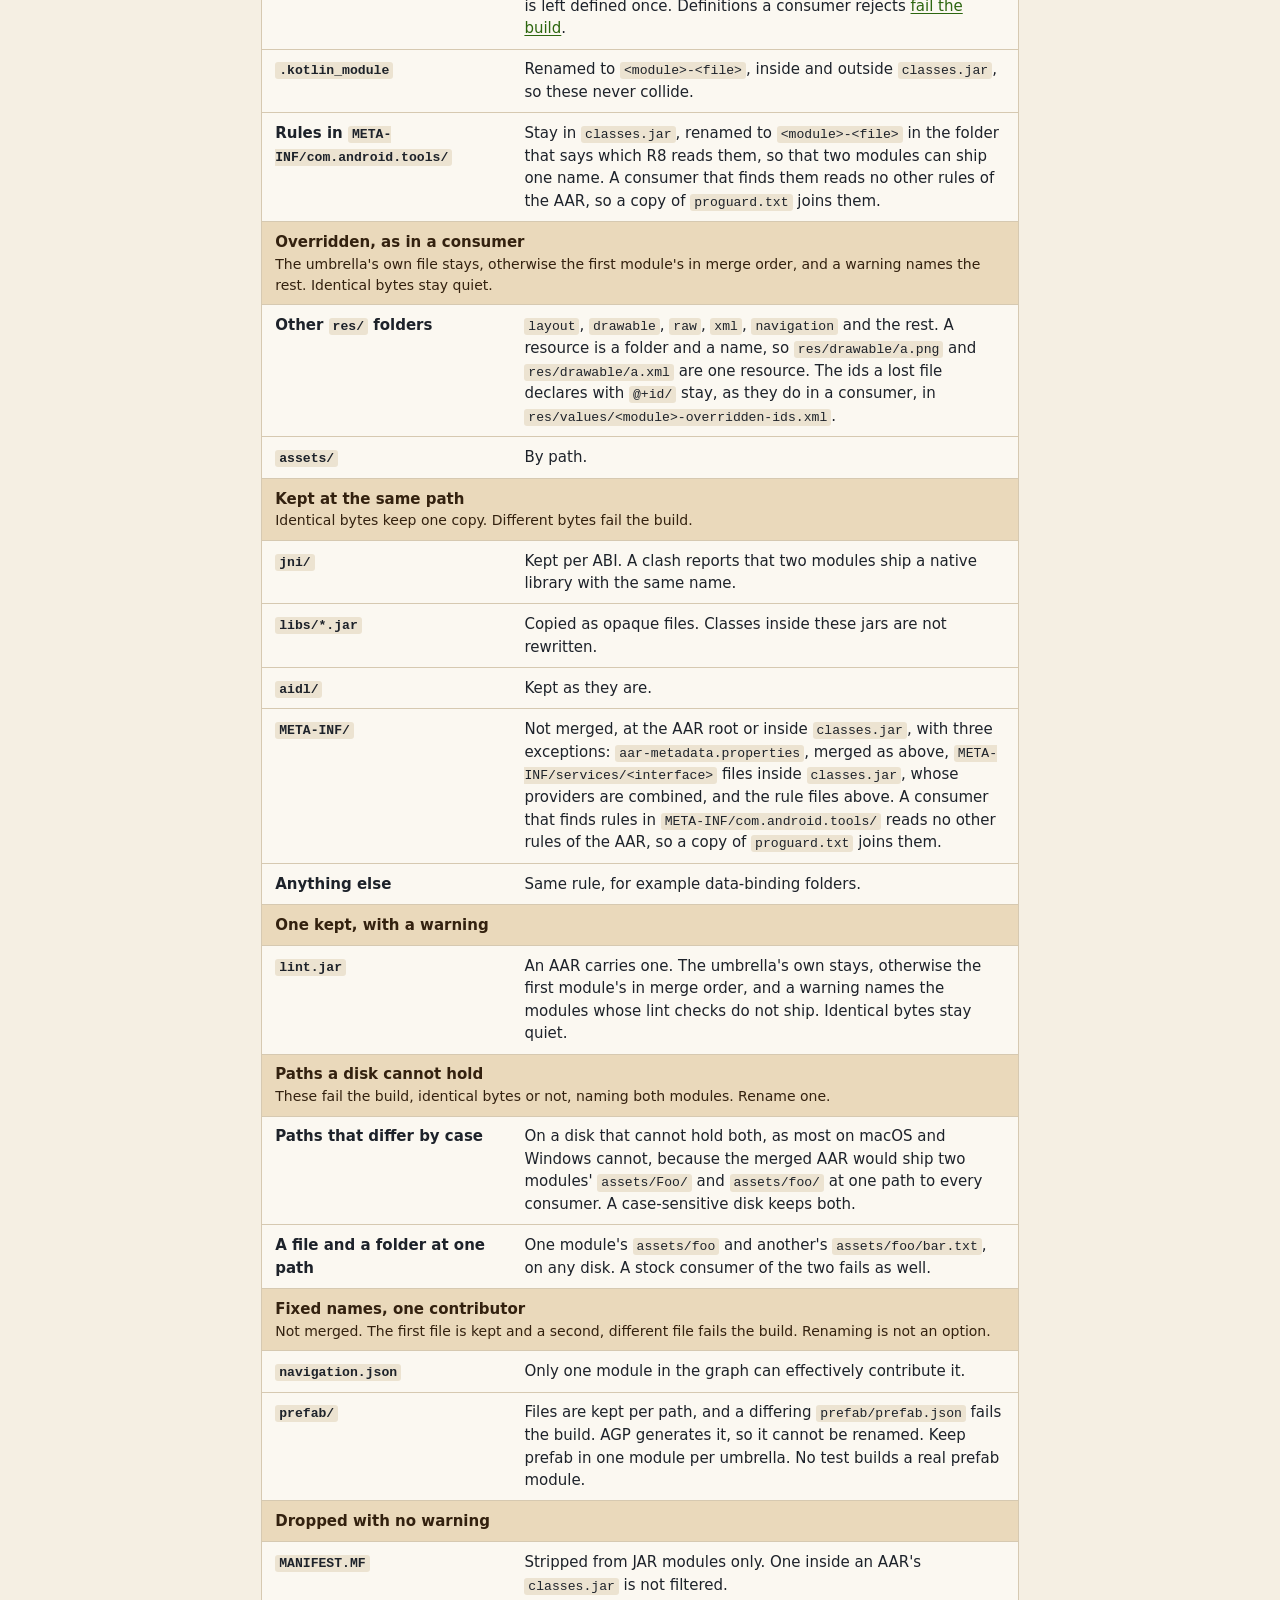
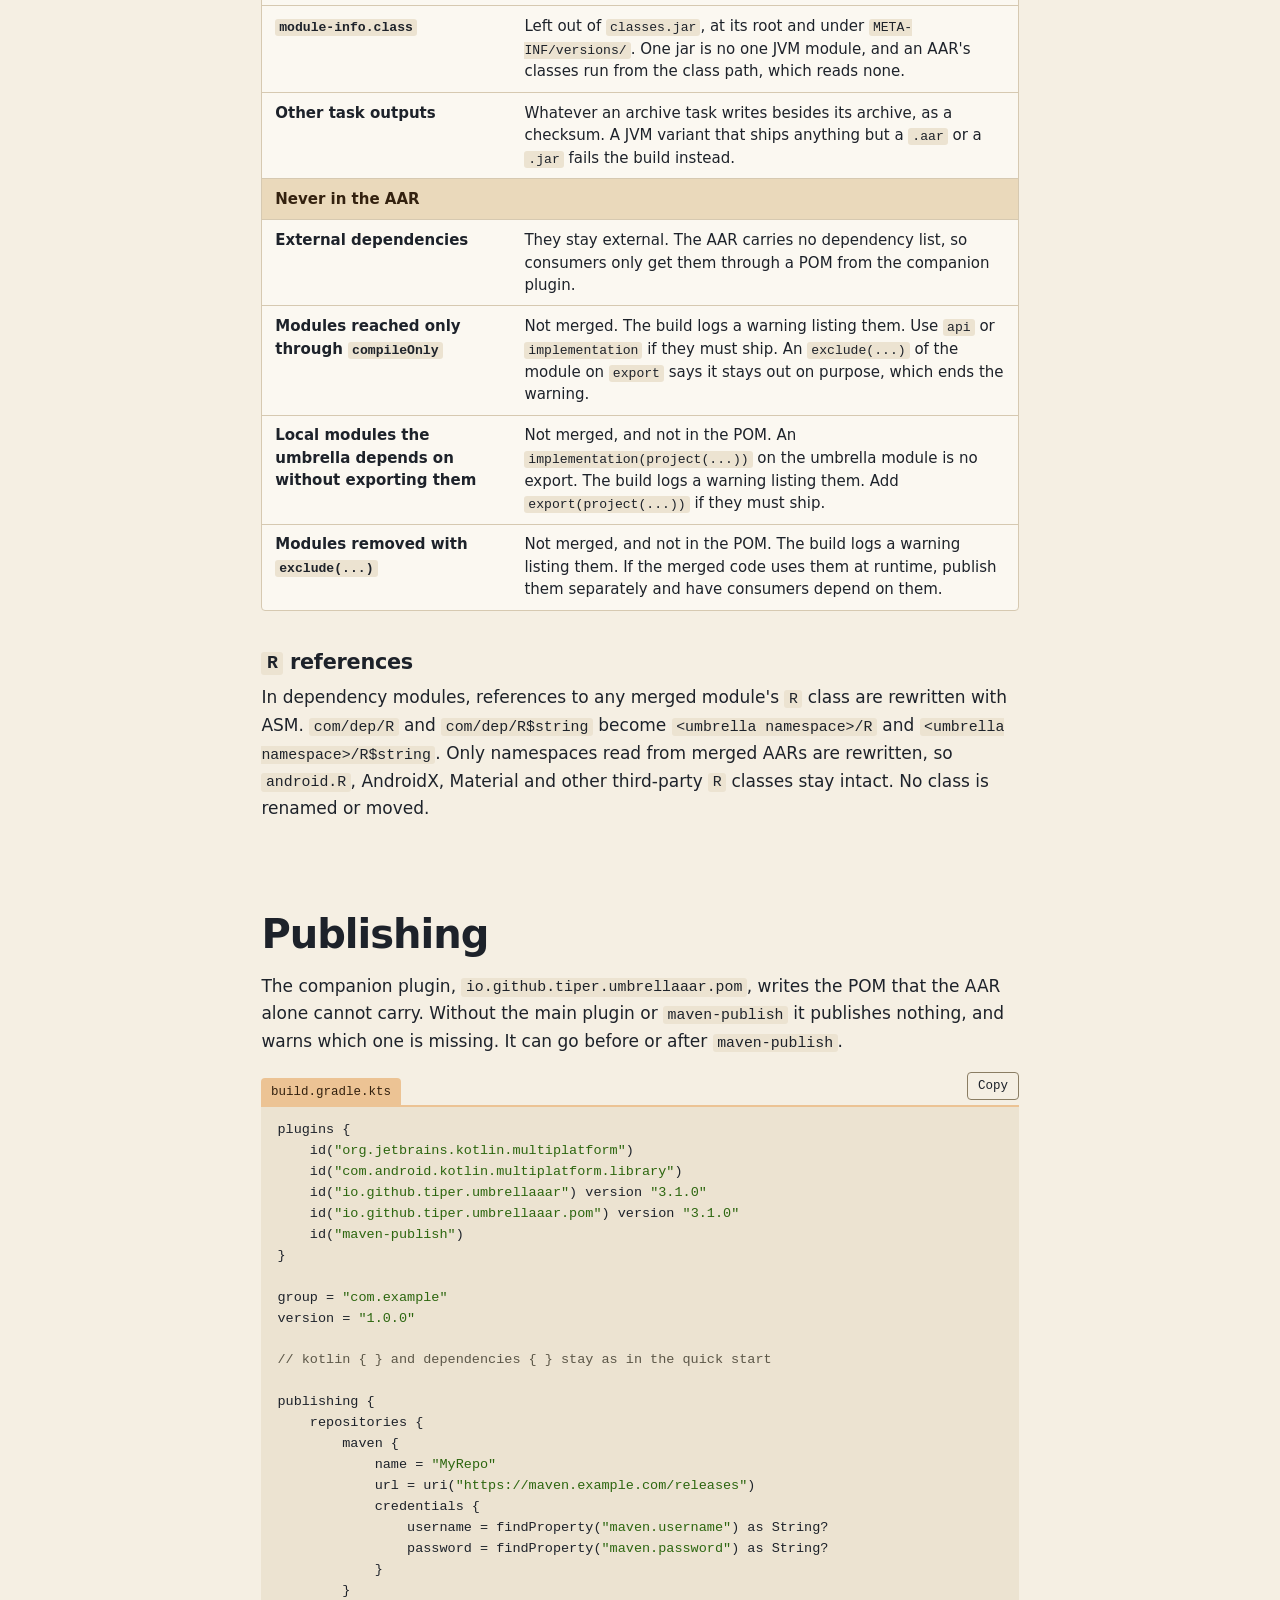
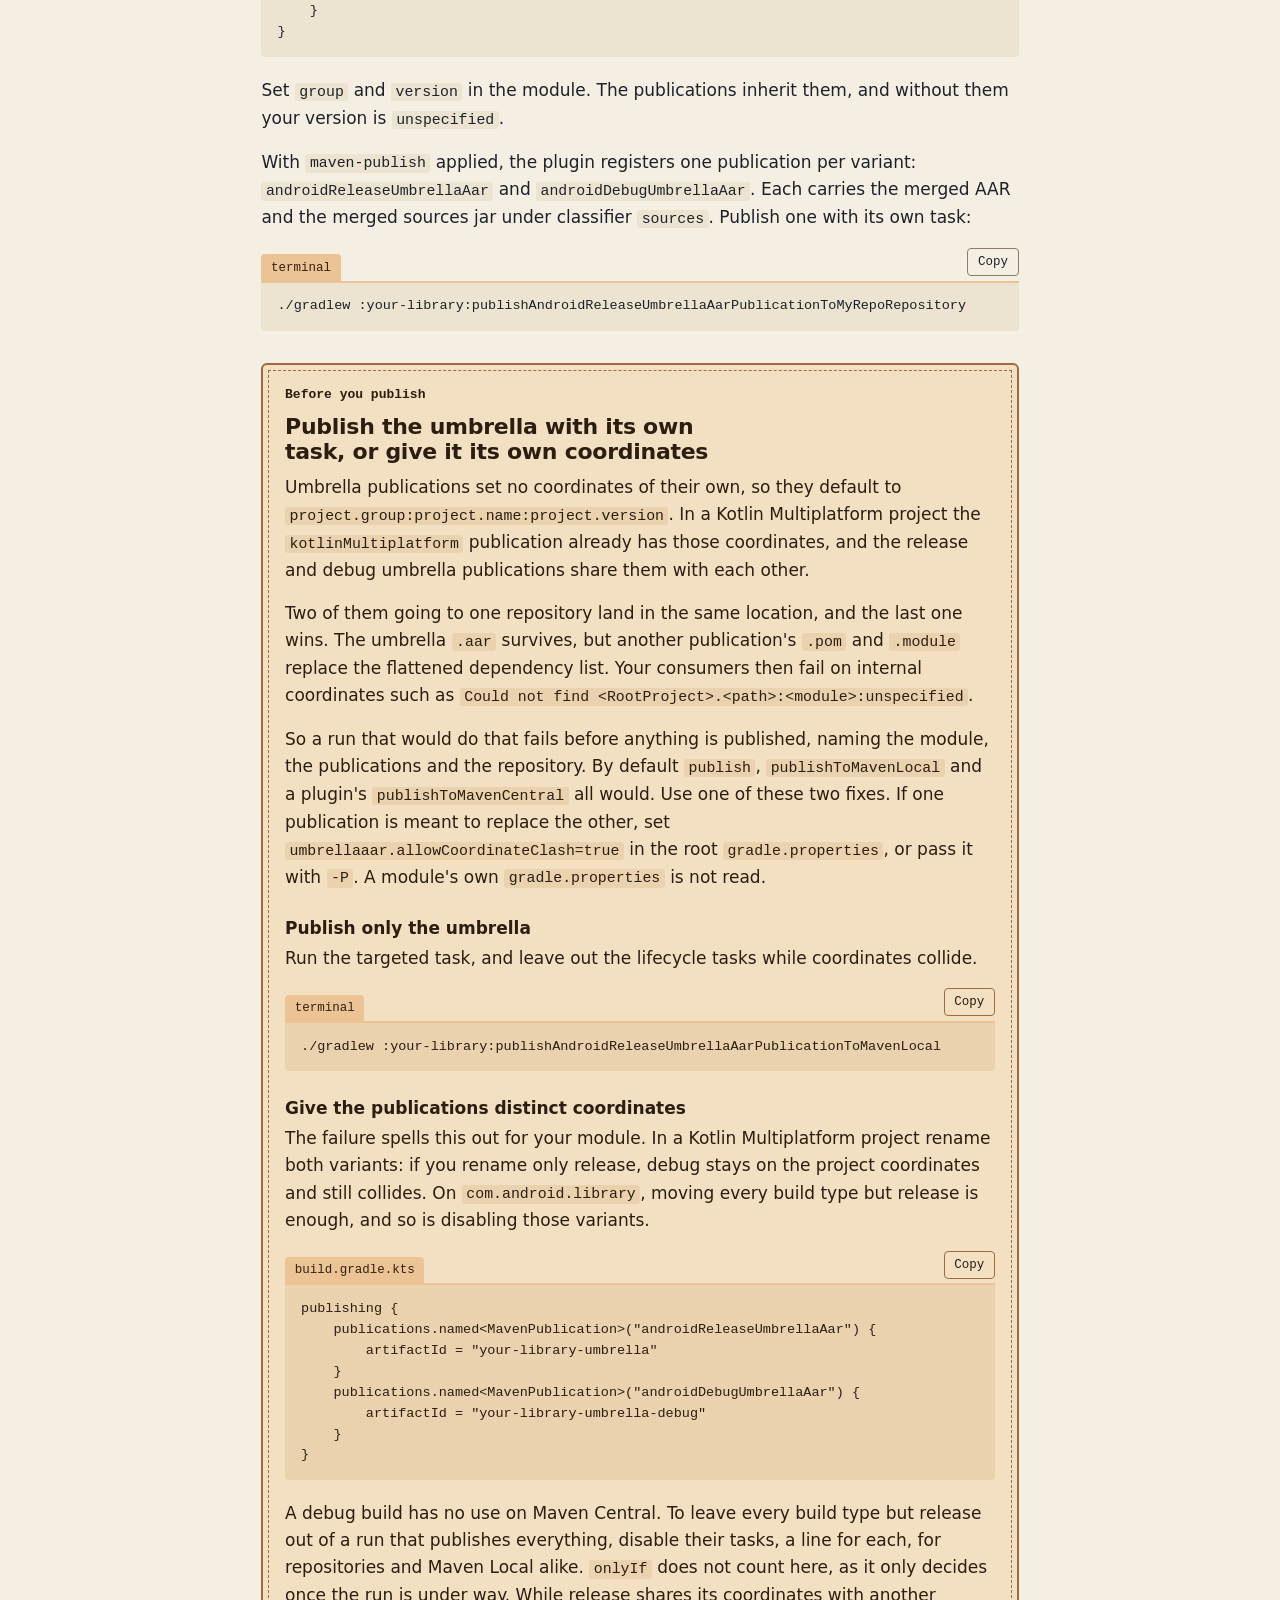
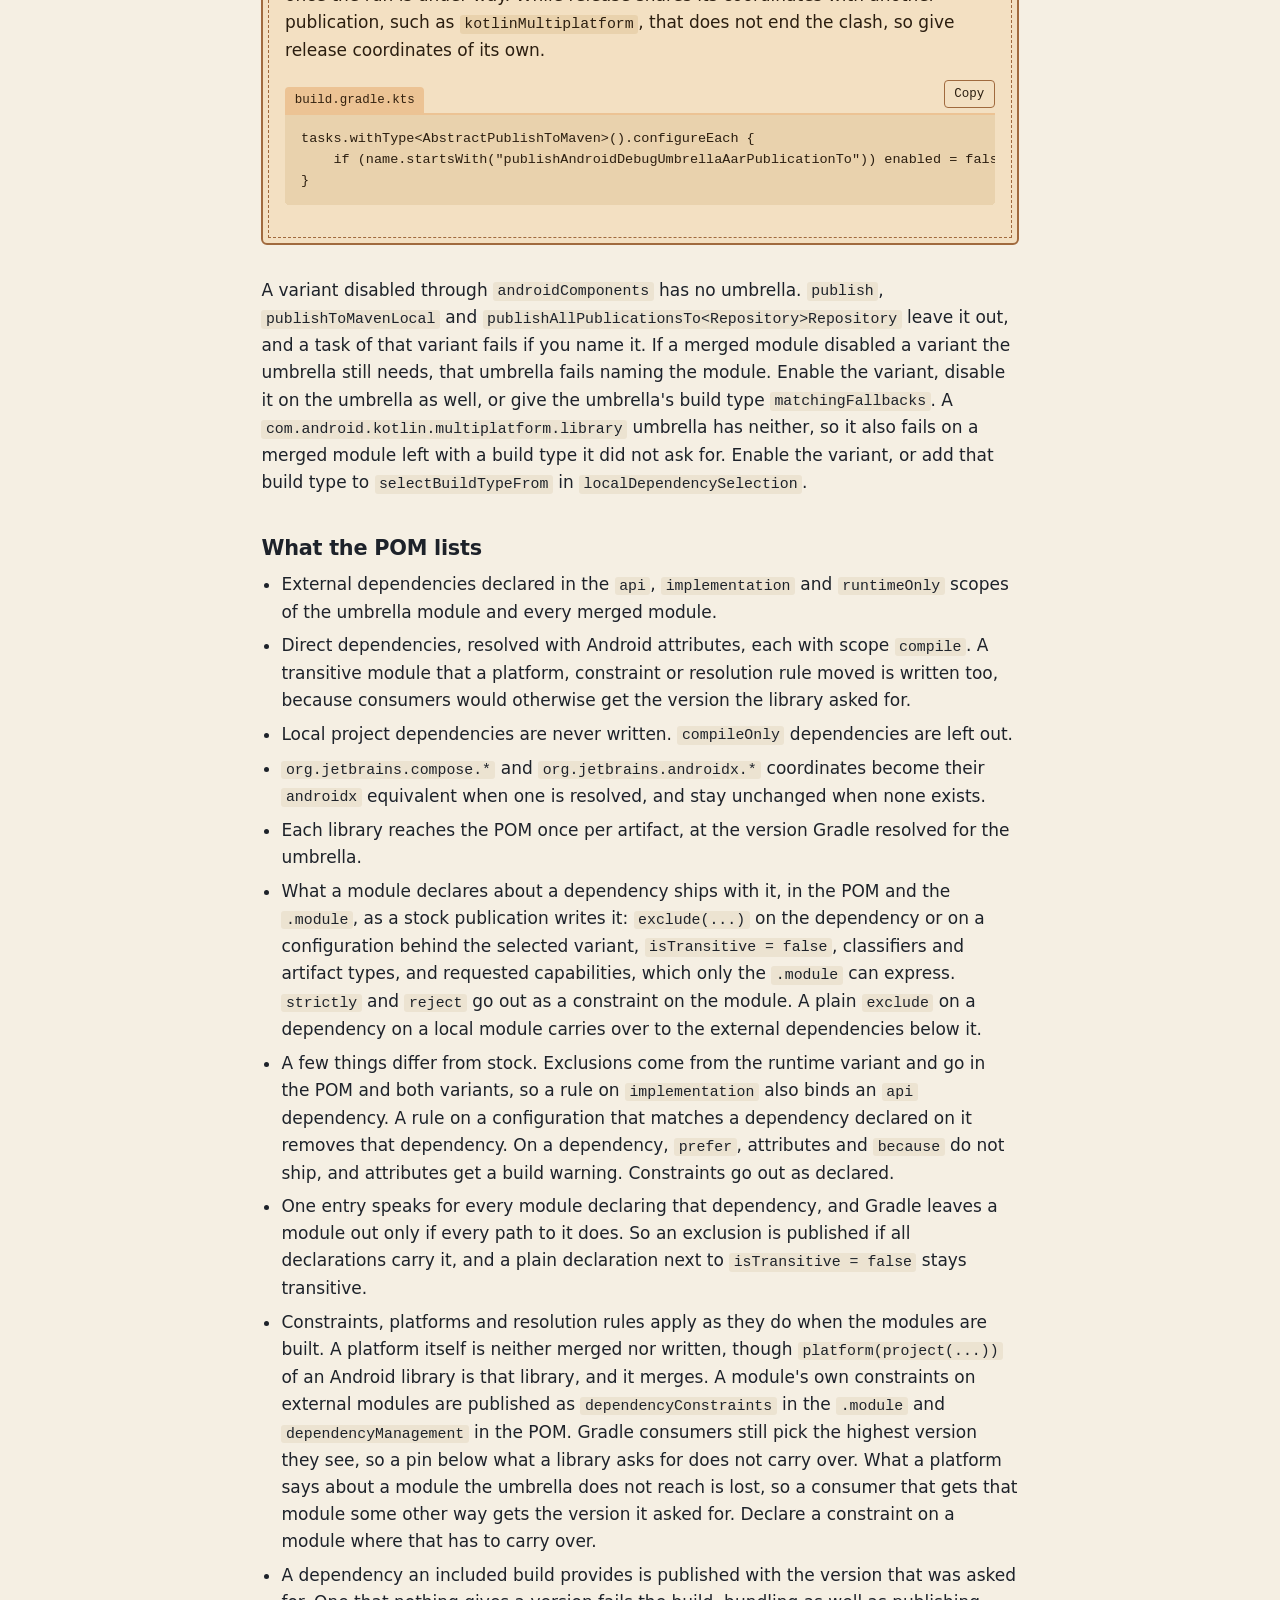
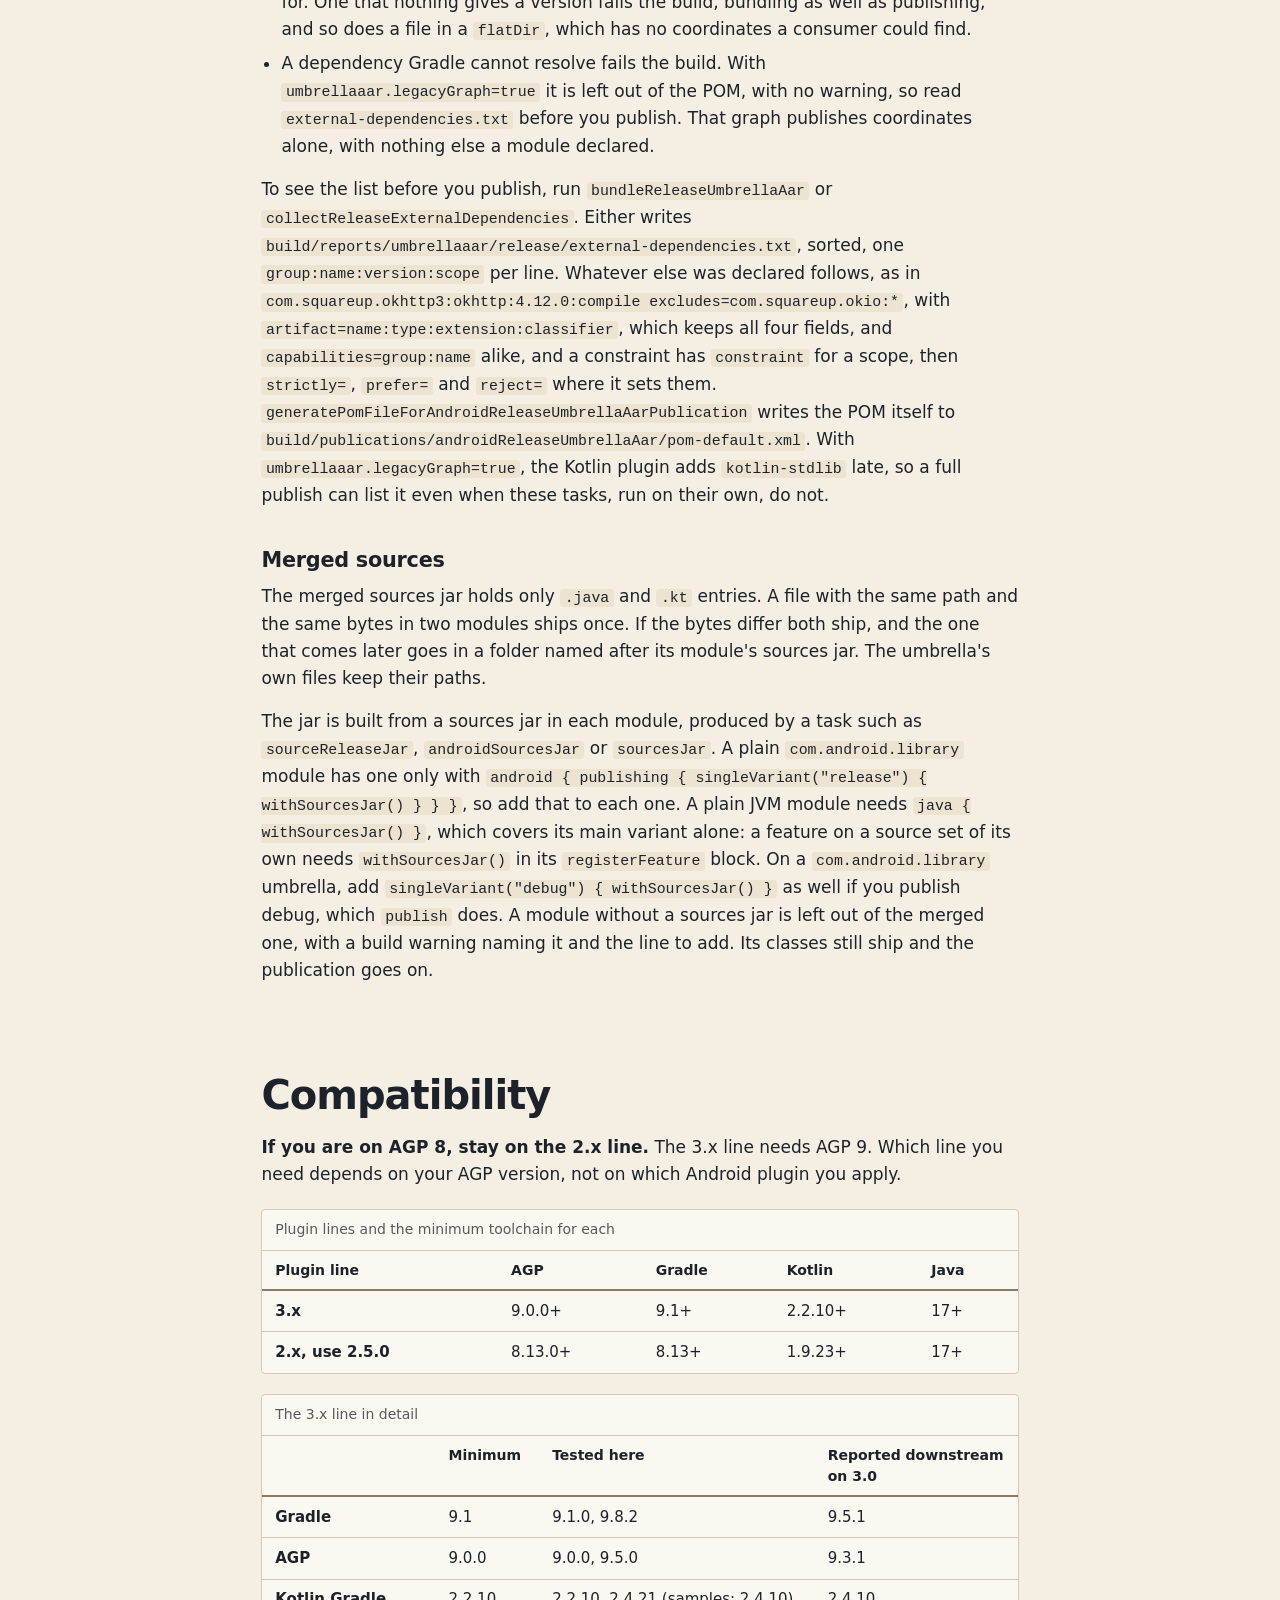
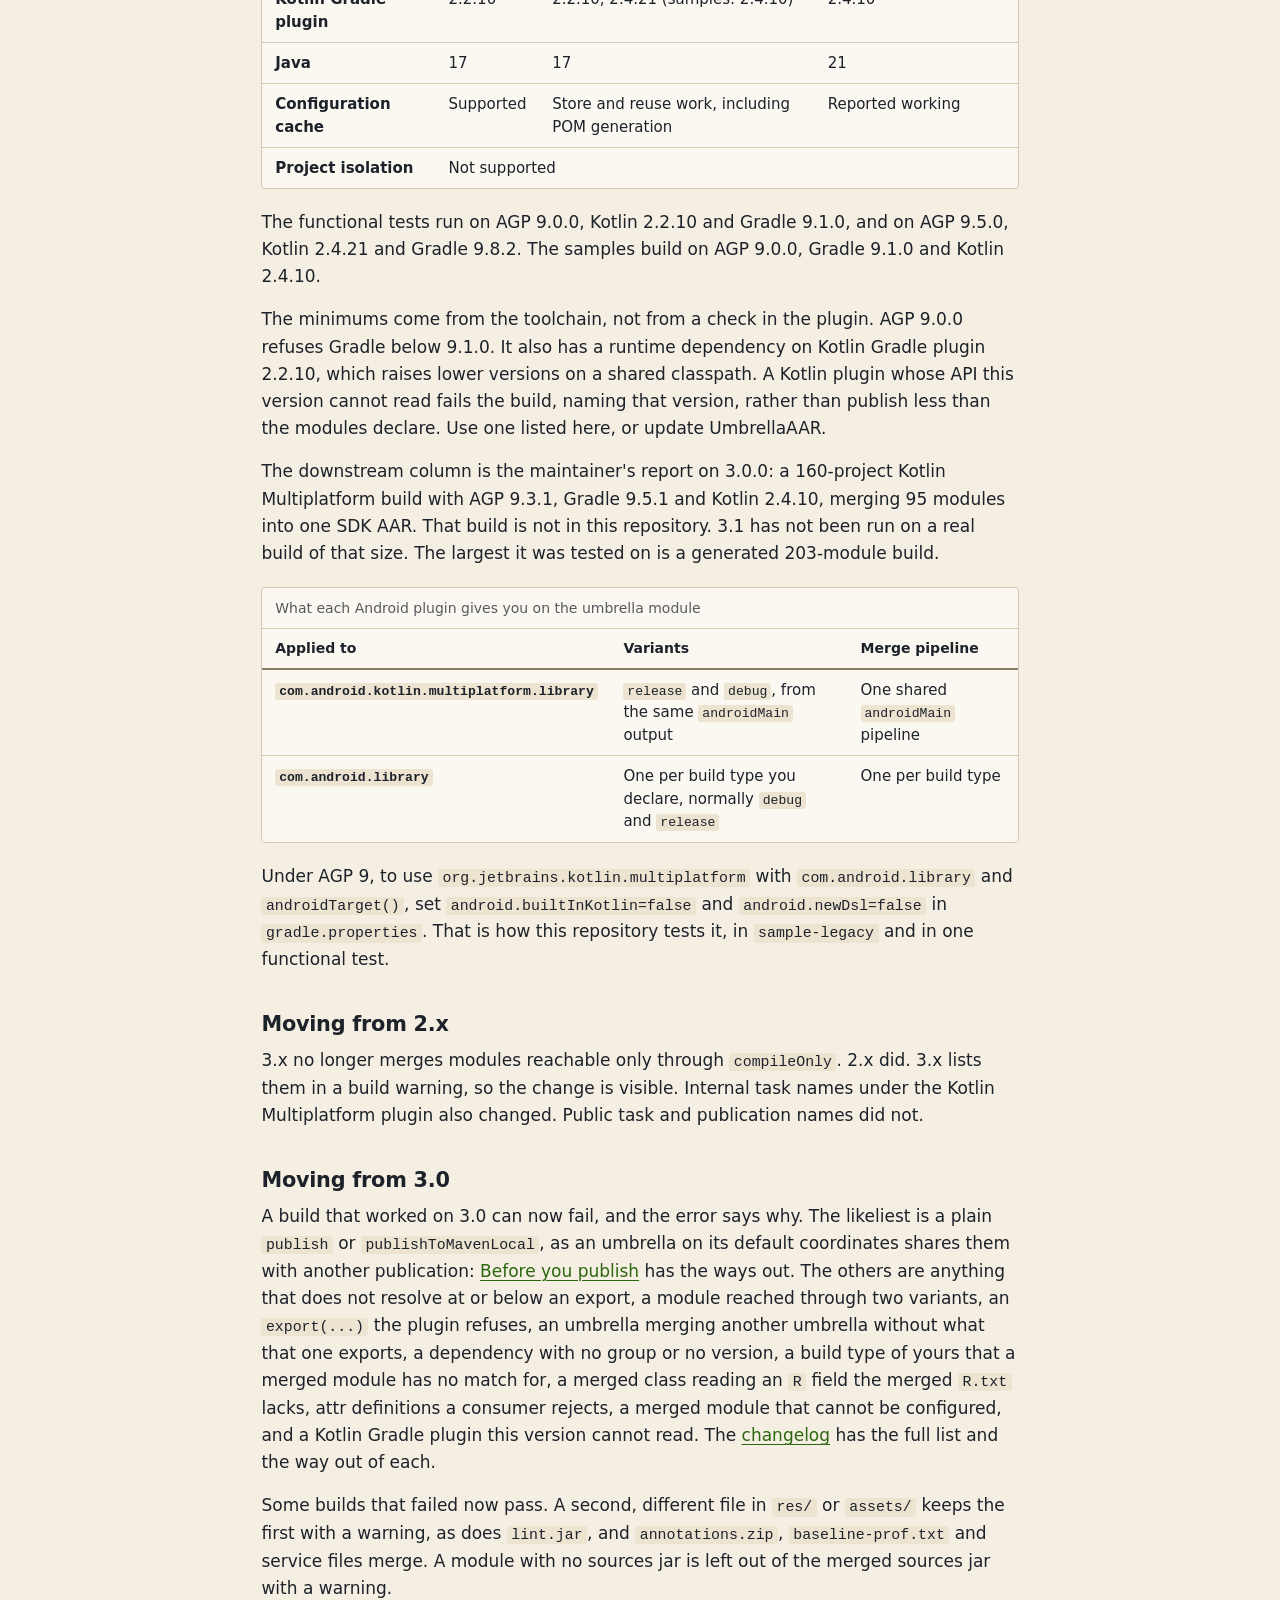
==== commit 26eae883: "Name the sources jar a JVM variant is looked up by The warning for a module with no sources jar told" ====
--- a/site/index.html
+++ b/site/index.html
@@ -540,7 +540,7 @@
 
     <h3 id="merged-sources">Merged sources</h3>
     <p>The merged sources jar holds only <code>.java</code> and <code>.kt</code> entries. A file with the same path and the same bytes in two modules ships once. If the bytes differ both ship, and the one that comes later goes in a folder named after its module's sources jar. The umbrella's own files keep their paths.</p>
-    <p>The jar is built from a sources jar in each module, produced by a task such as <code>sourceReleaseJar</code>, <code>androidSourcesJar</code> or <code>sourcesJar</code>. A plain <code>com.android.library</code> module has one only with <code>android { publishing { singleVariant("release") { withSourcesJar() } } }</code>, so add that to each one. A plain JVM module needs <code>java { withSourcesJar() }</code>. On a <code>com.android.library</code> umbrella, add <code>singleVariant("debug") { withSourcesJar() }</code> as well if you publish debug, which <code>publish</code> does. A module without a sources jar is left out of the merged one, with a build warning naming it and the line to add. Its classes still ship and the publication goes on.</p>
+    <p>The jar is built from a sources jar in each module, produced by a task such as <code>sourceReleaseJar</code>, <code>androidSourcesJar</code> or <code>sourcesJar</code>. A plain <code>com.android.library</code> module has one only with <code>android { publishing { singleVariant("release") { withSourcesJar() } } }</code>, so add that to each one. A plain JVM module needs <code>java { withSourcesJar() }</code>, which covers its main variant alone: a feature on a source set of its own needs <code>withSourcesJar()</code> in its <code>registerFeature</code> block. On a <code>com.android.library</code> umbrella, add <code>singleVariant("debug") { withSourcesJar() }</code> as well if you publish debug, which <code>publish</code> does. A module without a sources jar is left out of the merged one, with a build warning naming it and the line to add. Its classes still ship and the publication goes on.</p>
   </section>
 
   <section id="compatibility" class="col" aria-labelledby="compatibility-title">
